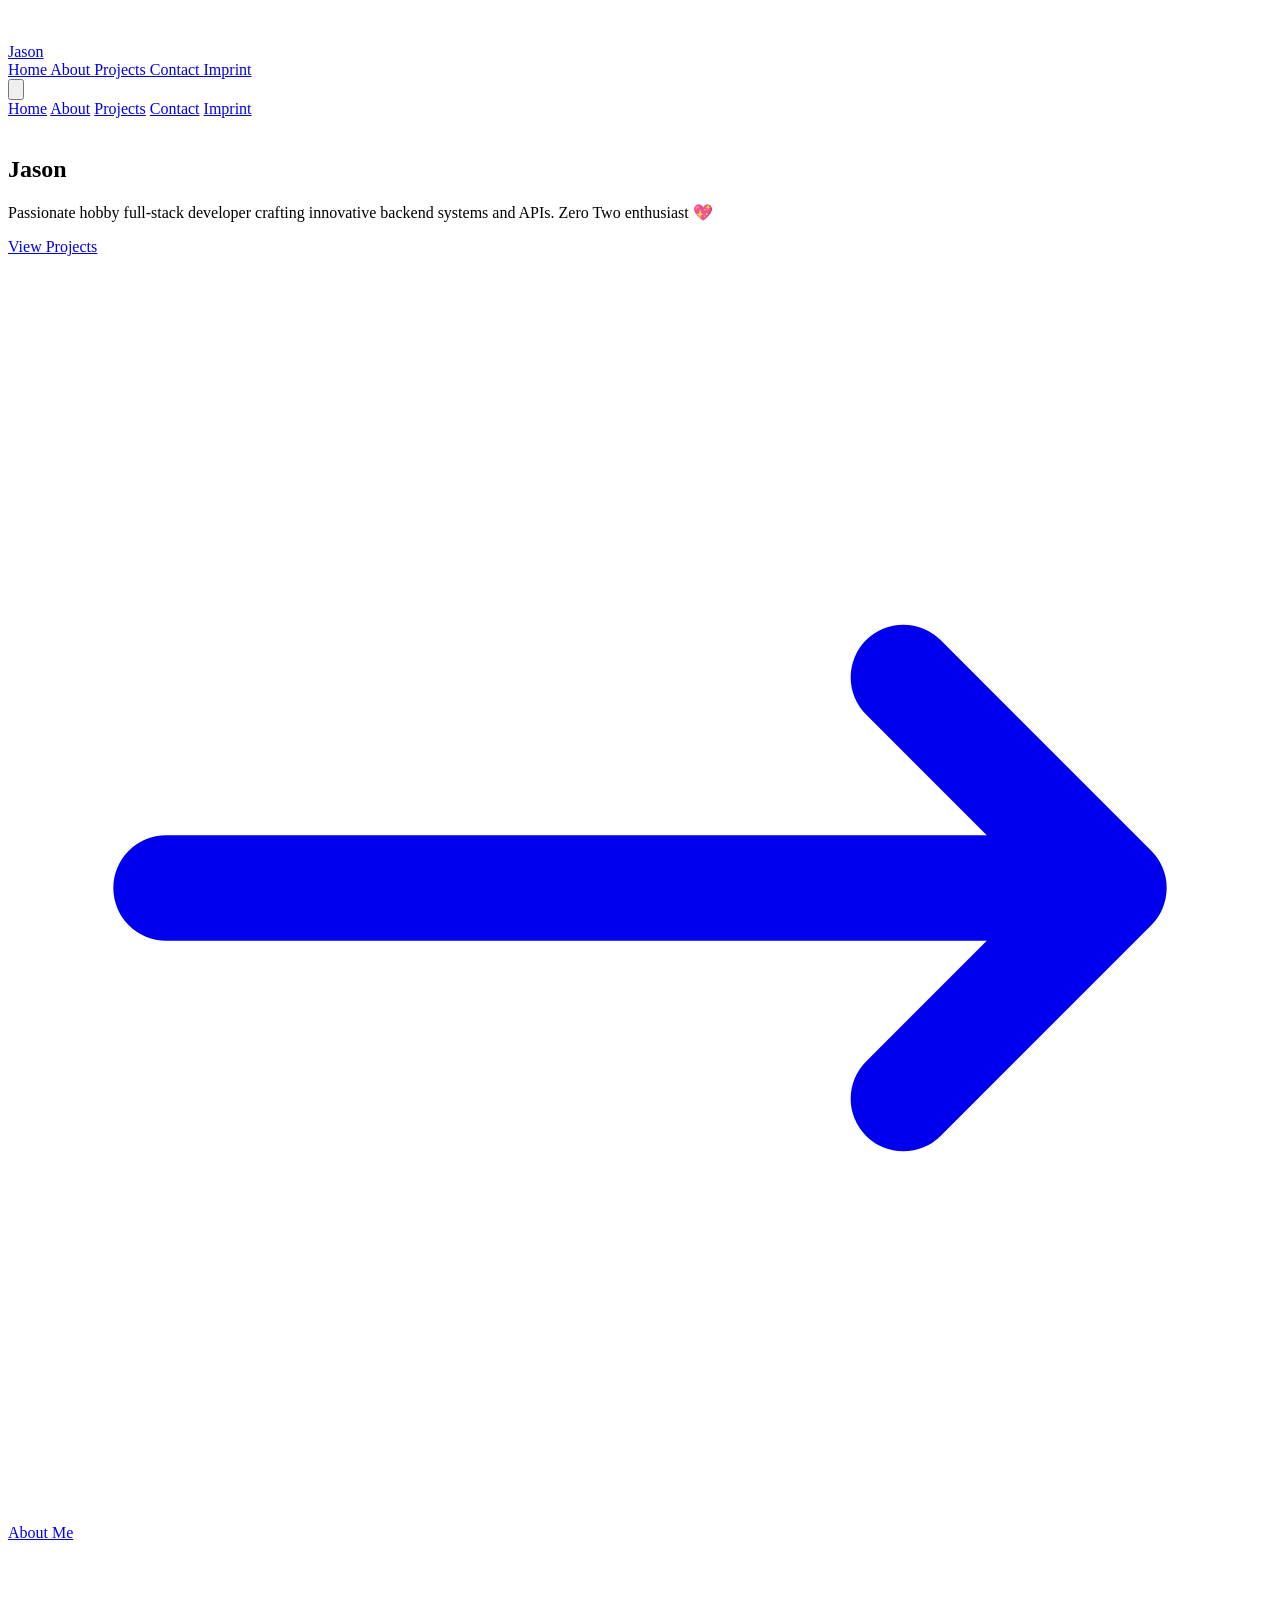
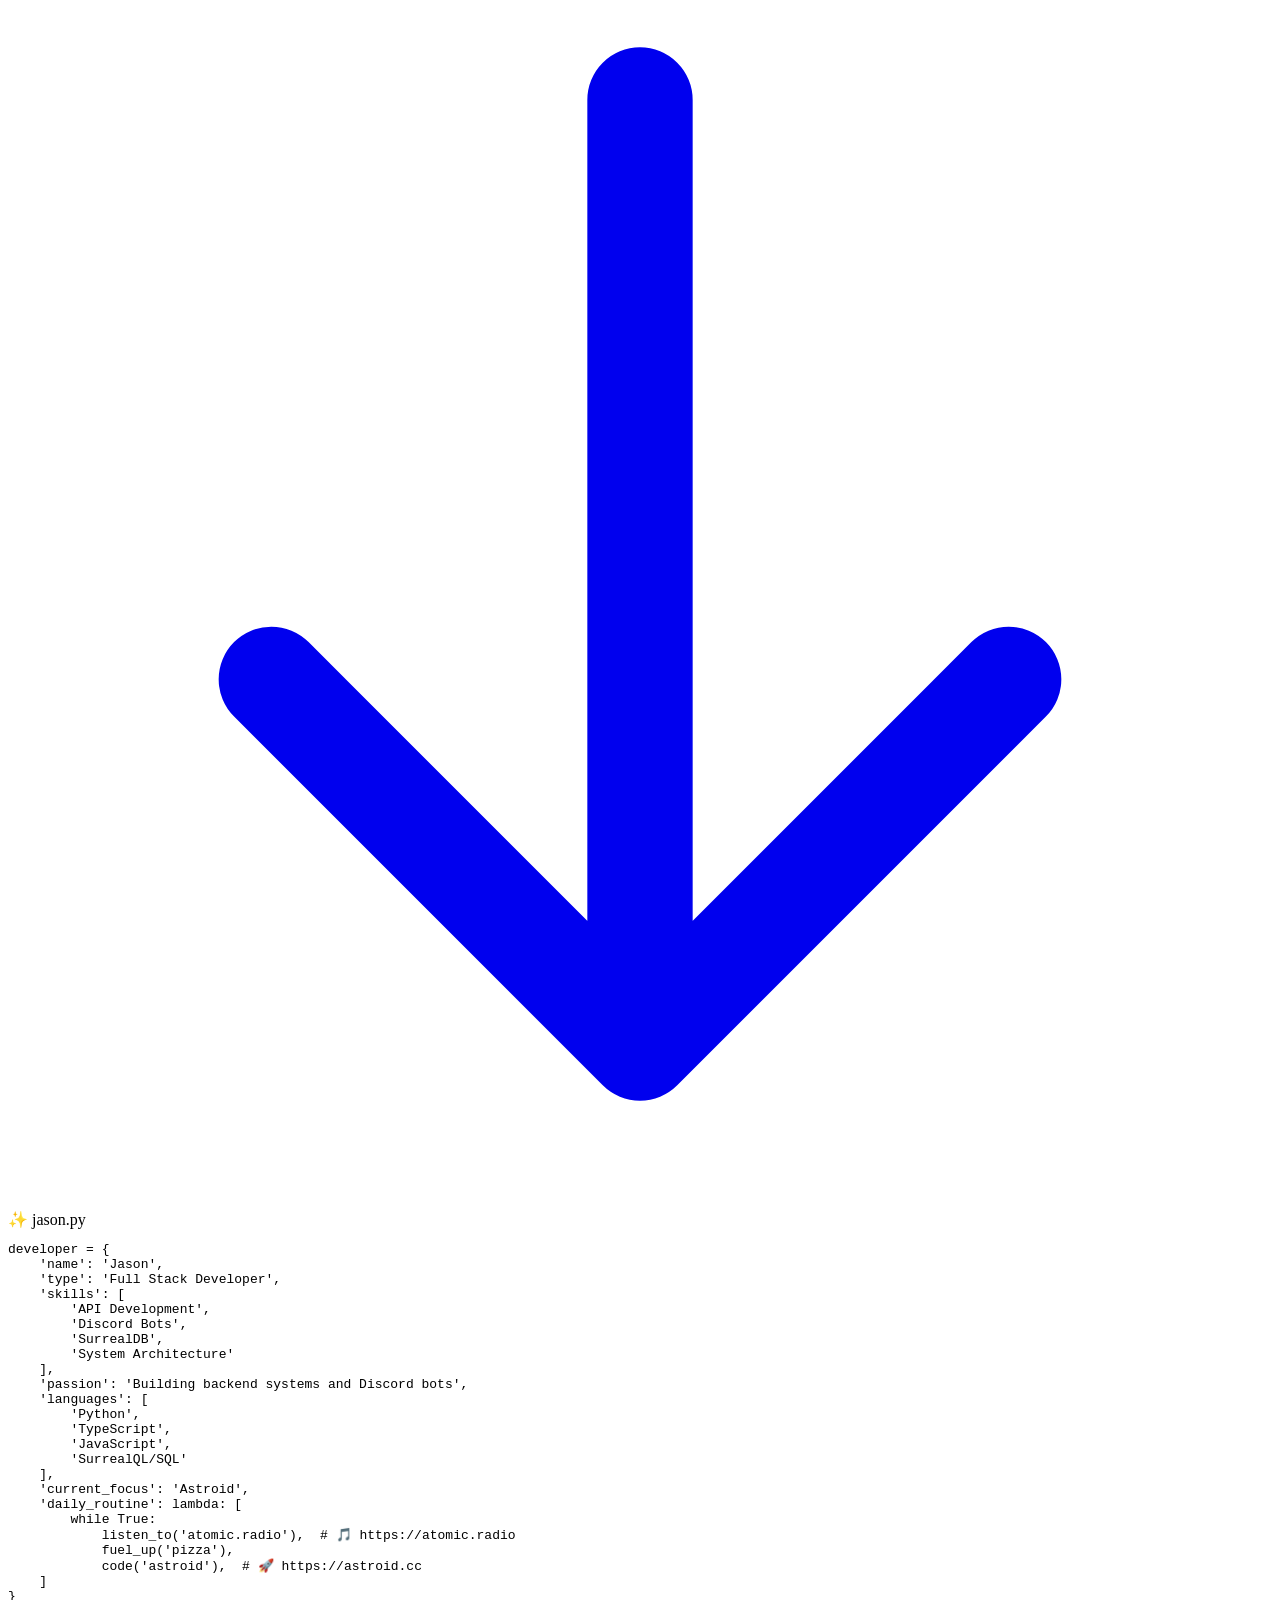
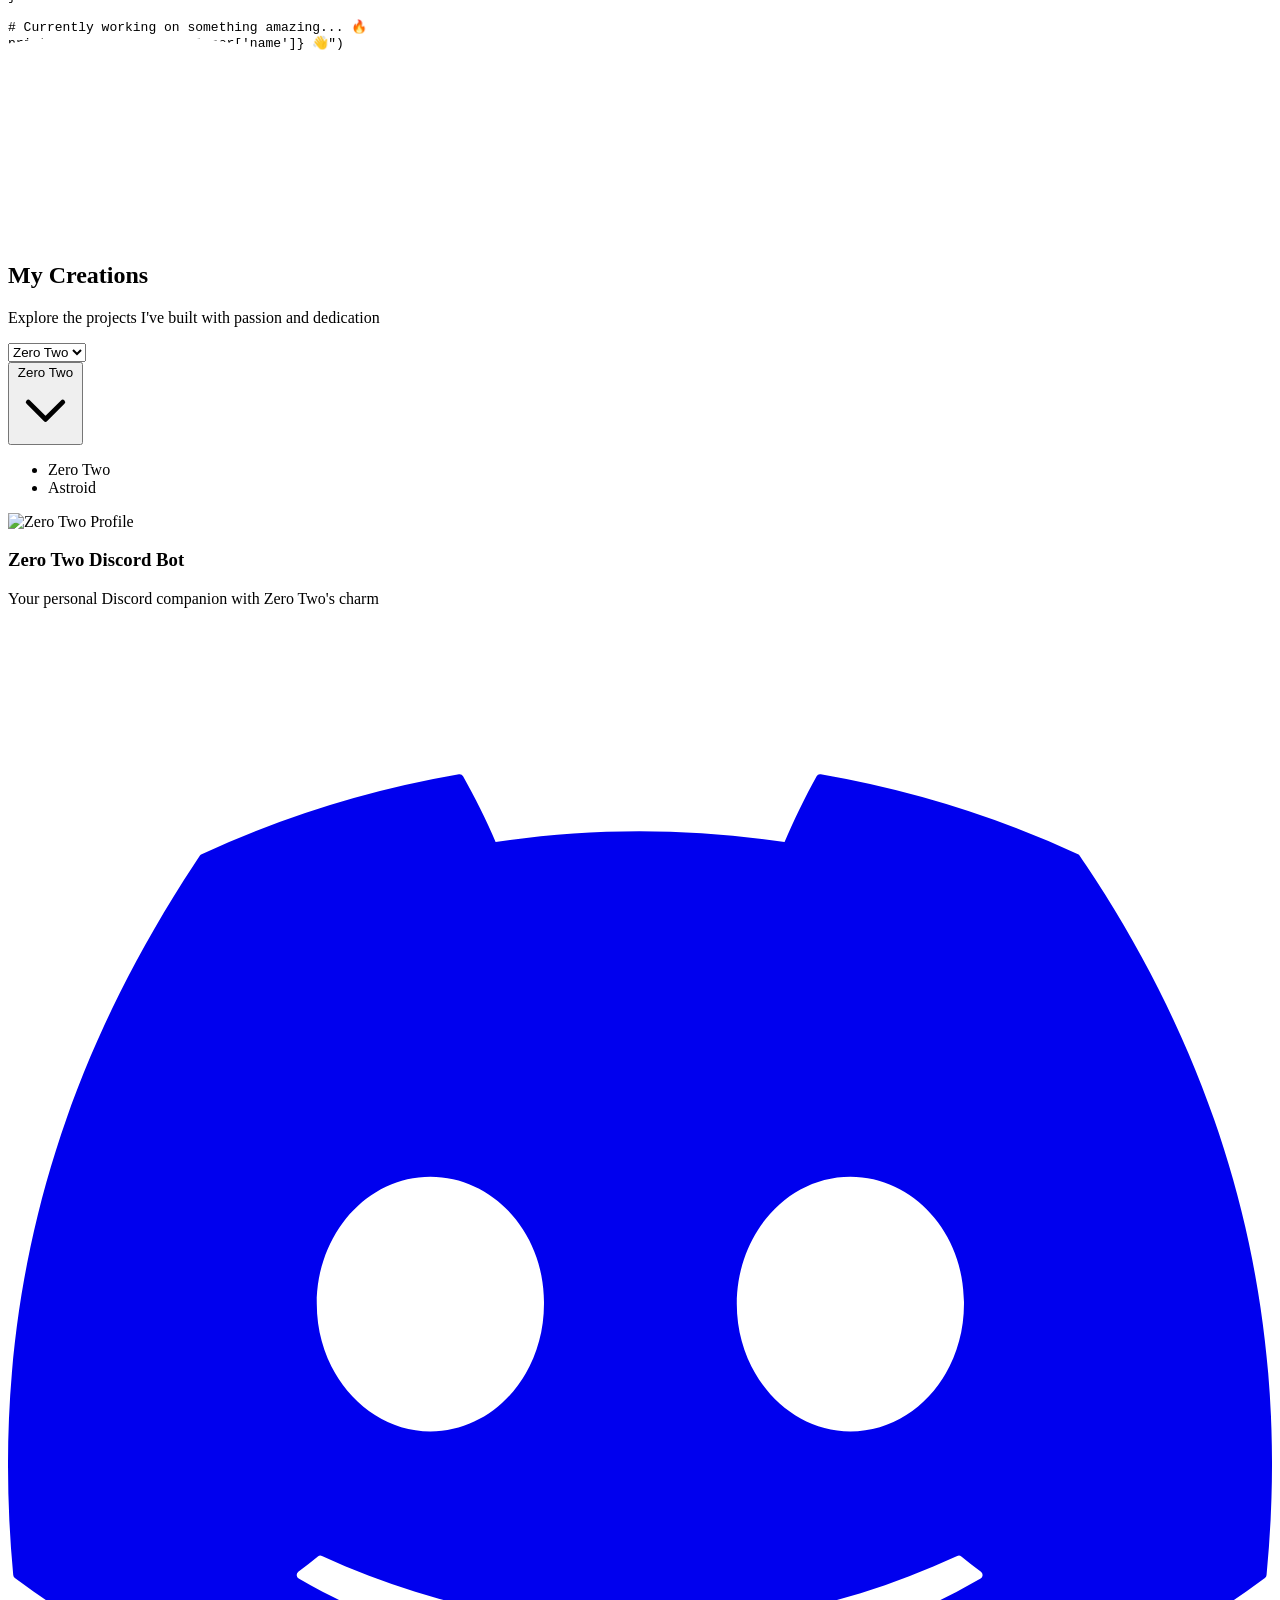
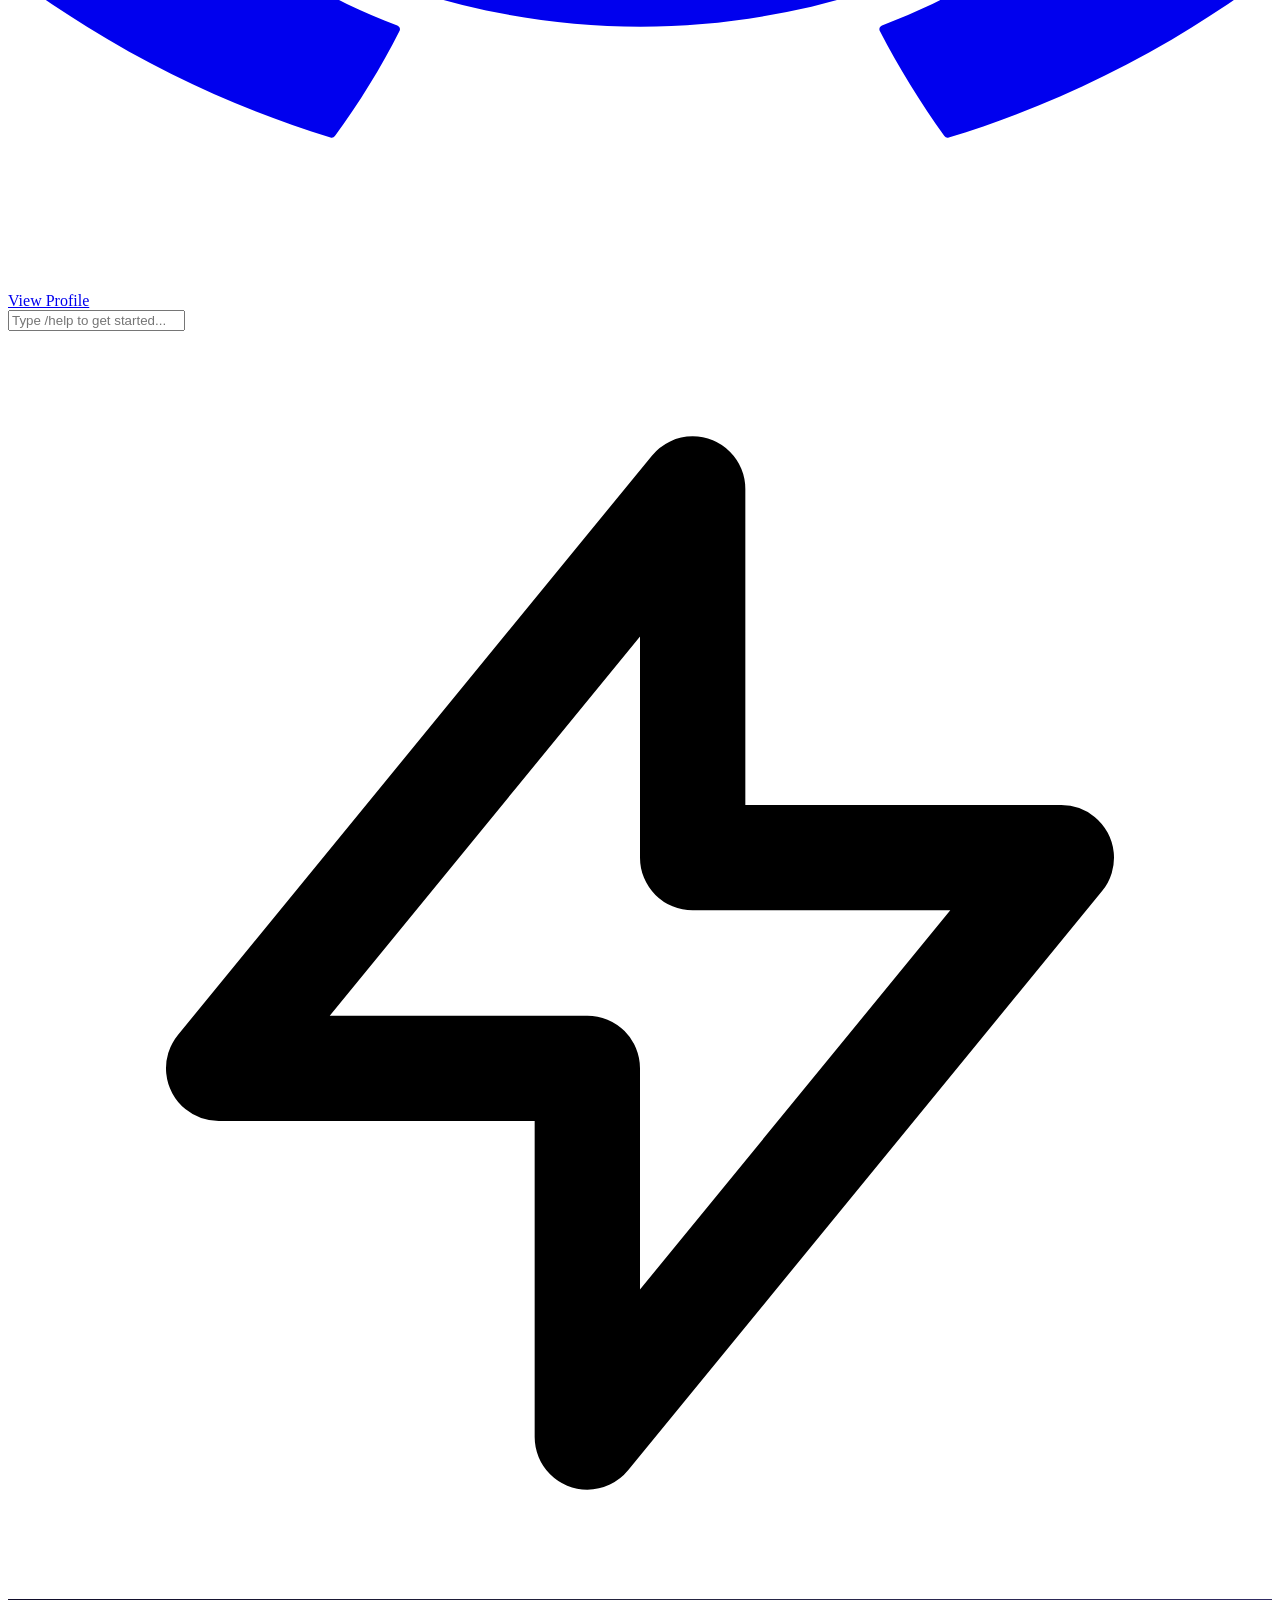
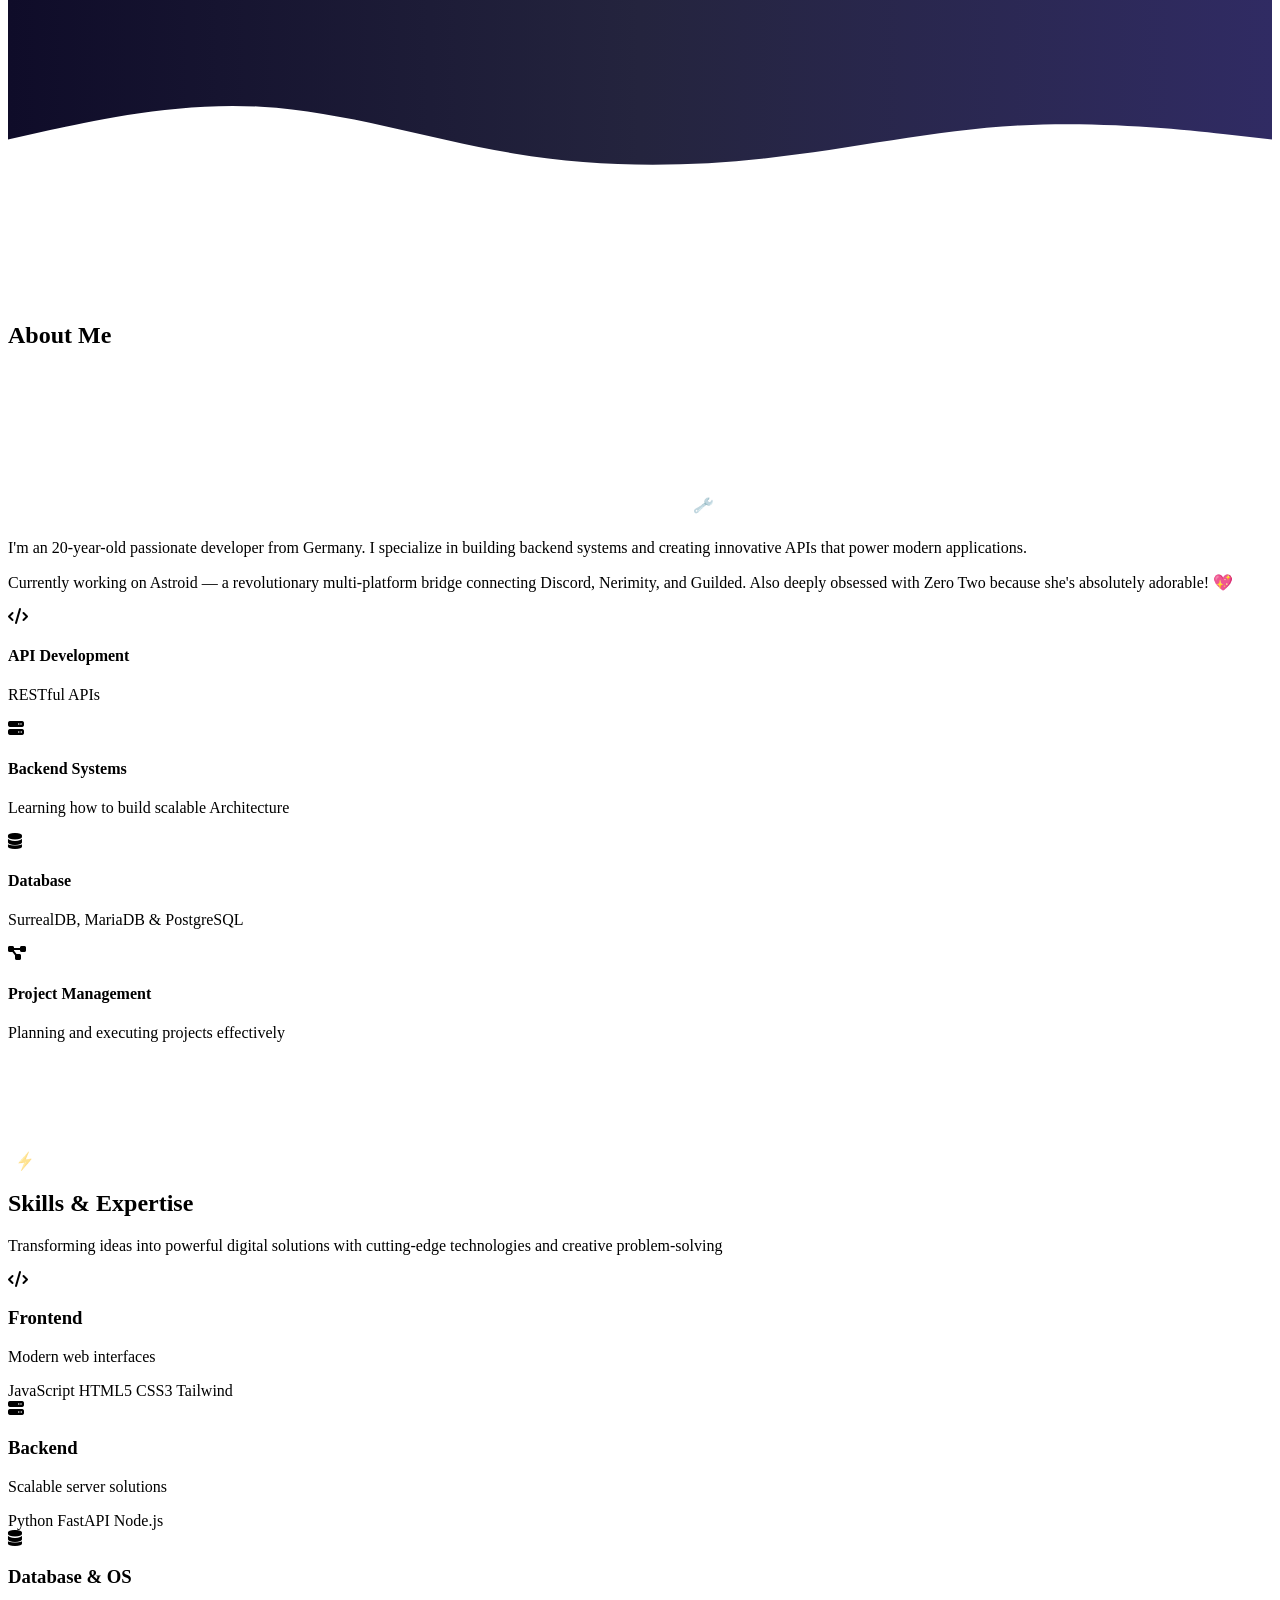
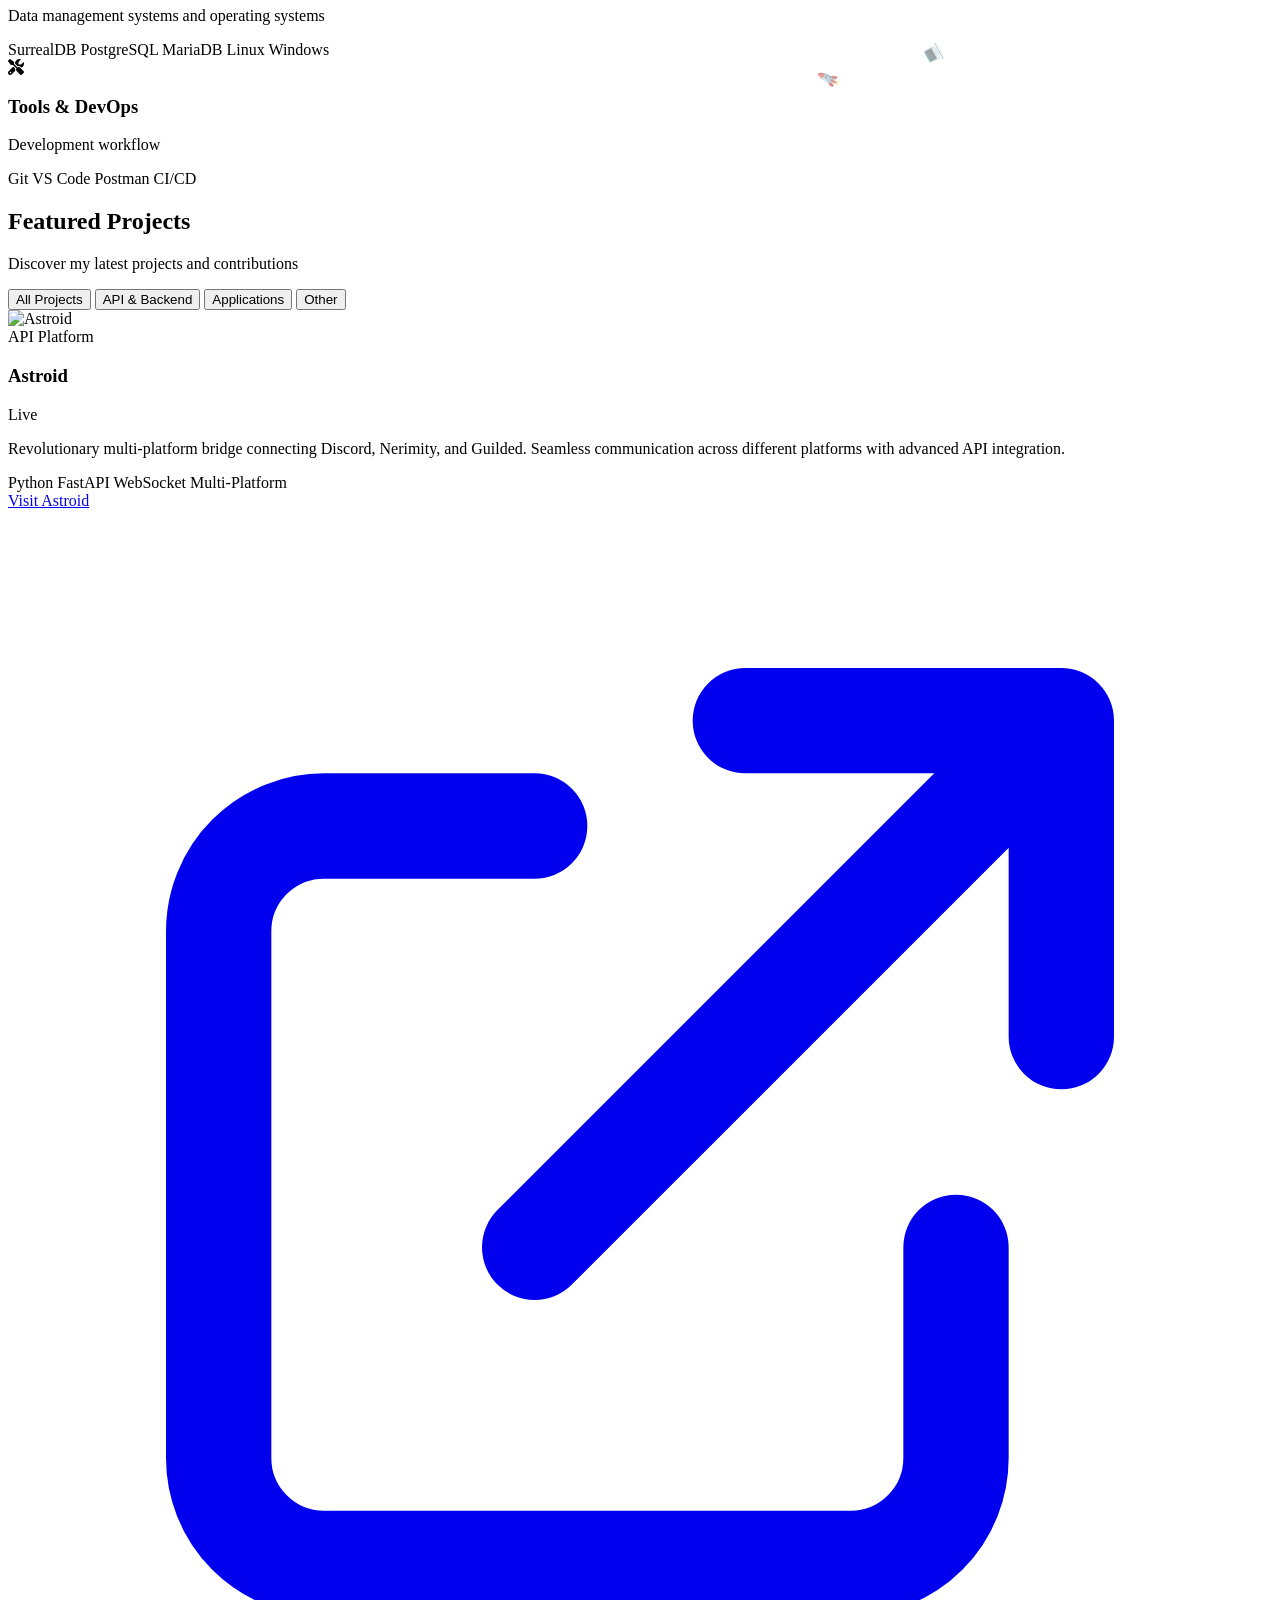
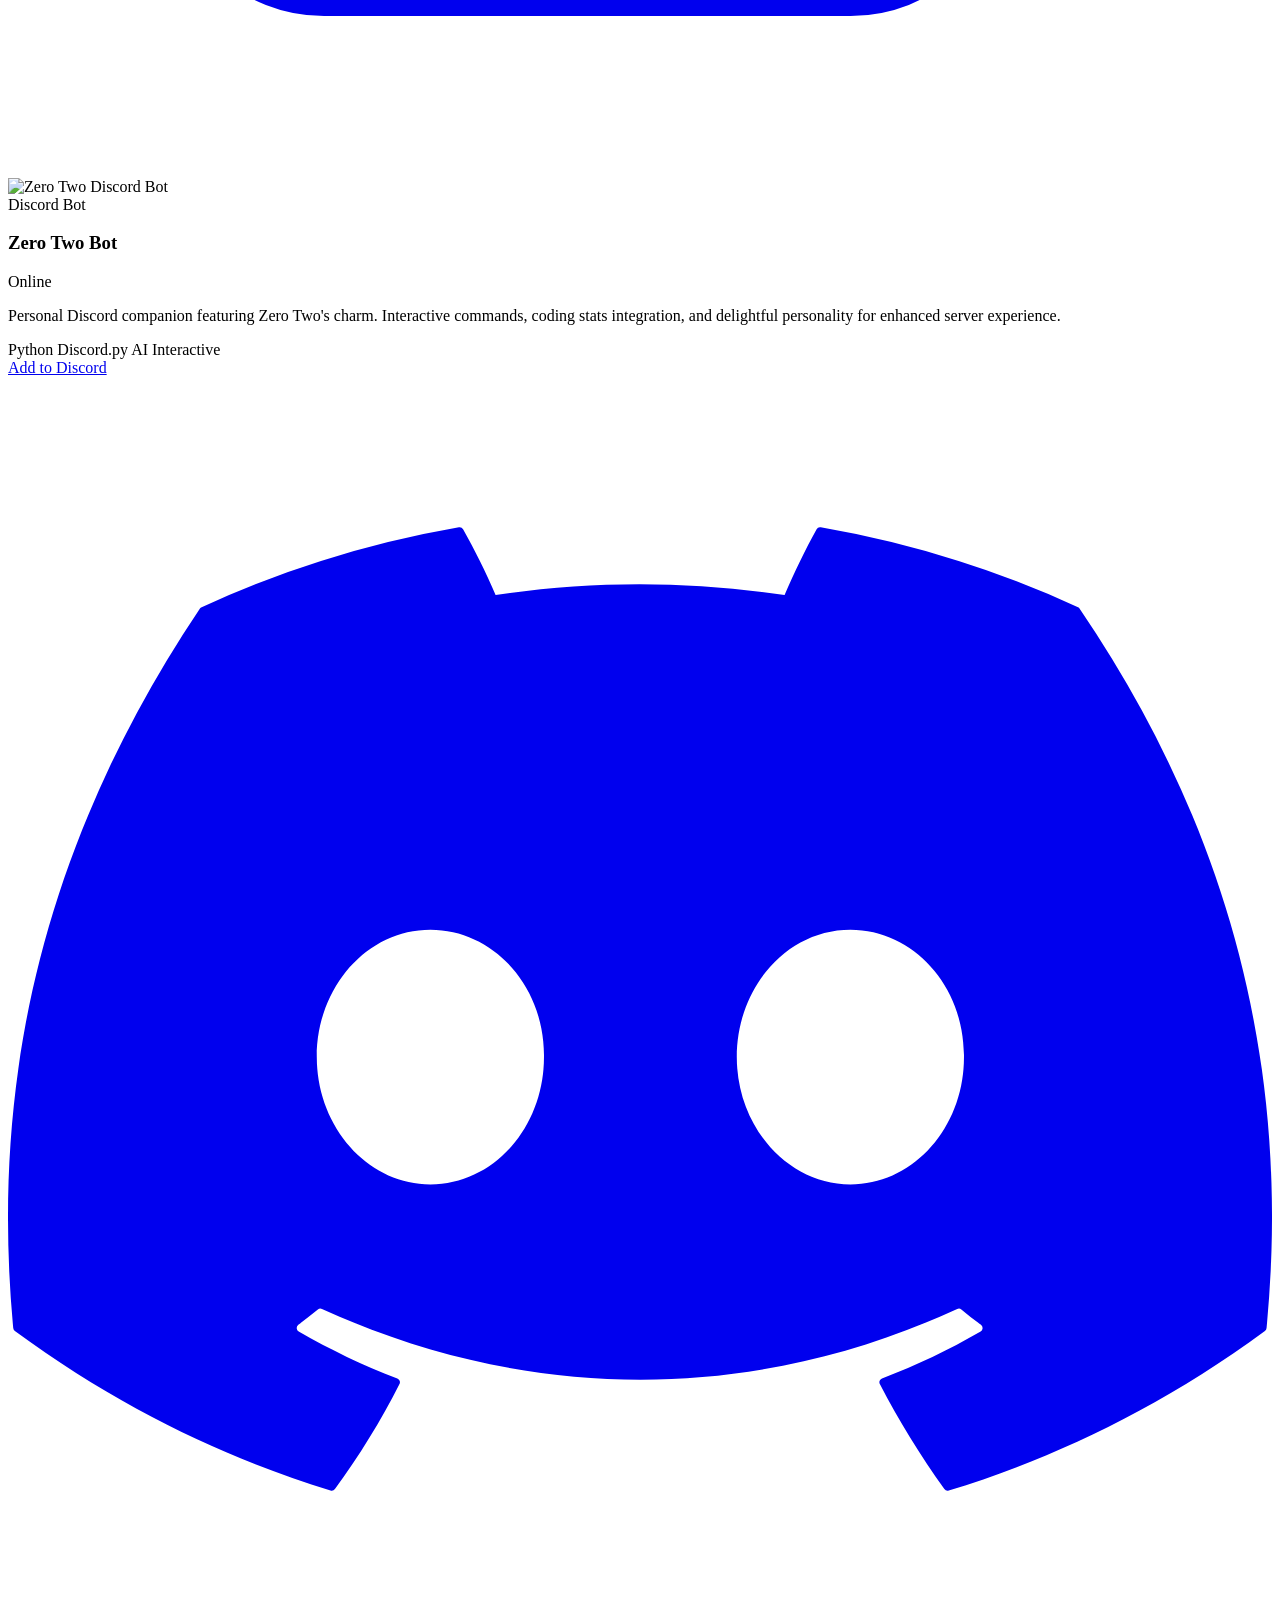
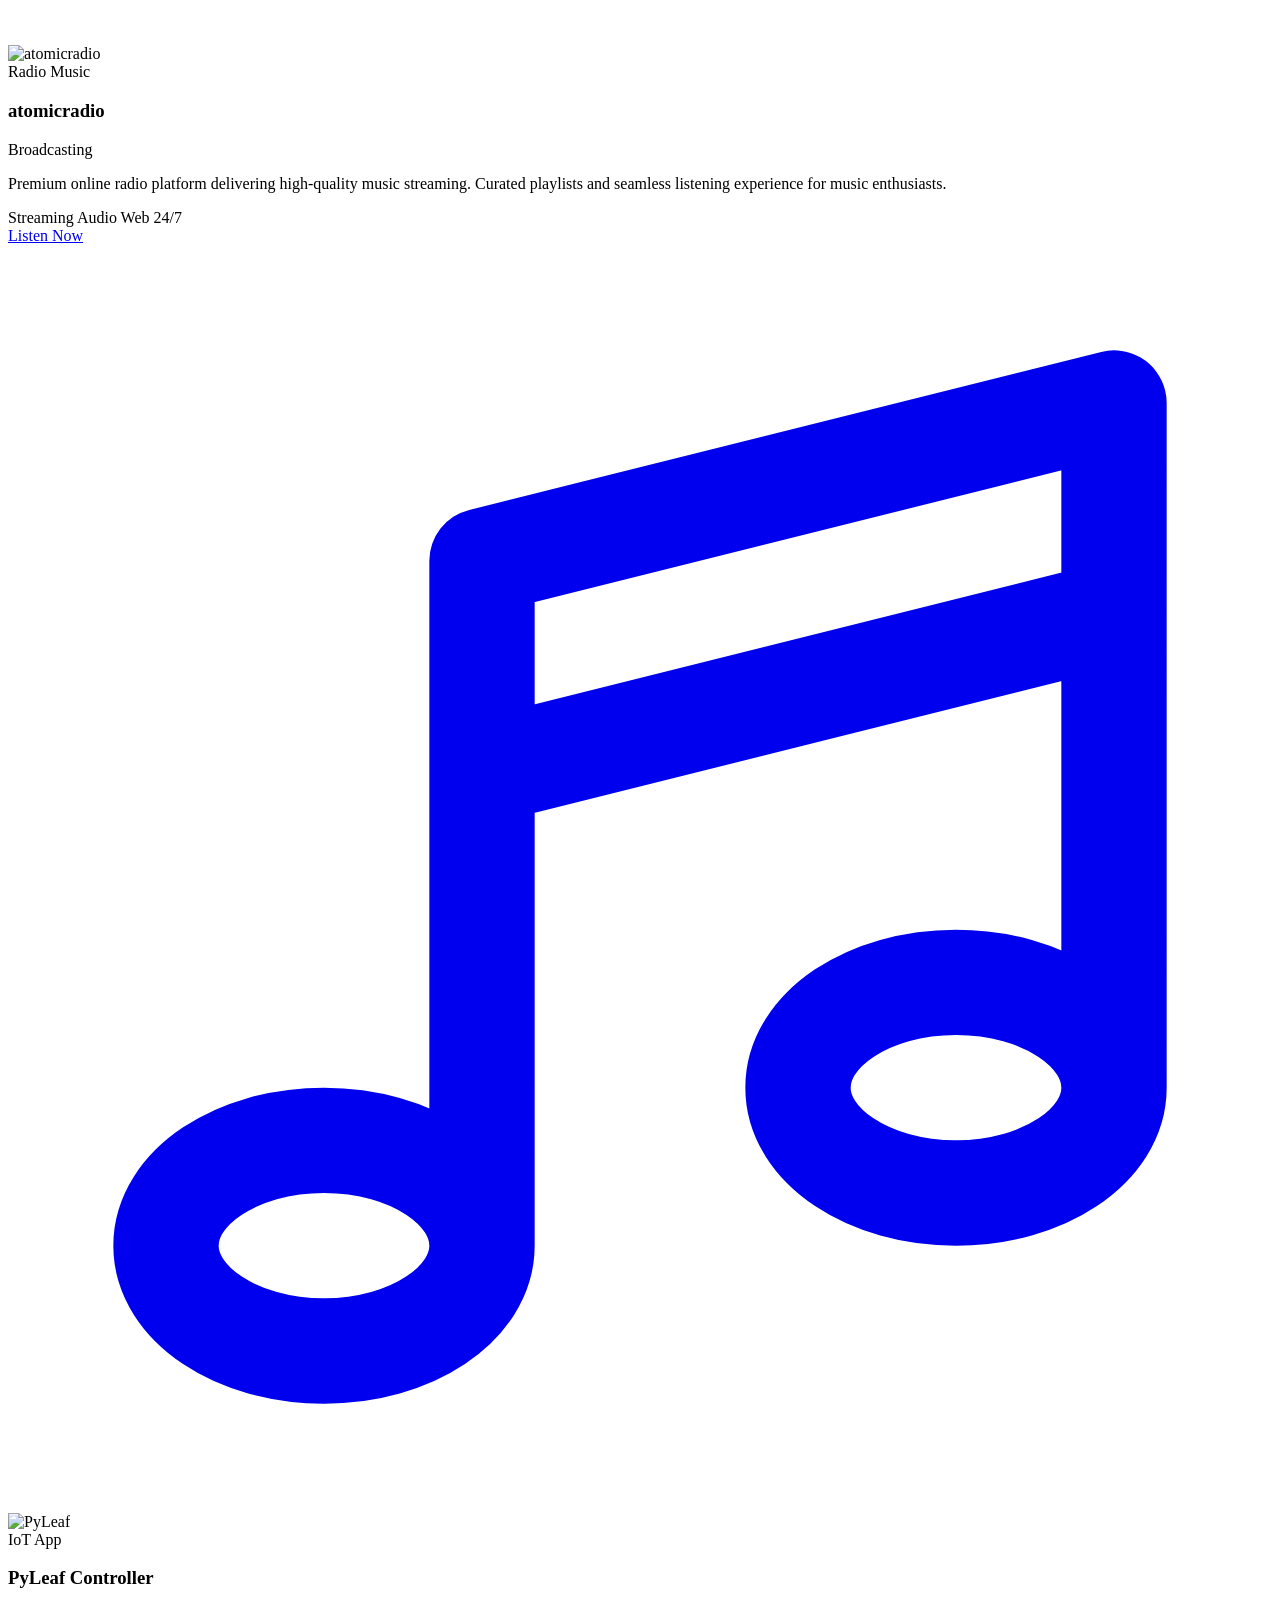
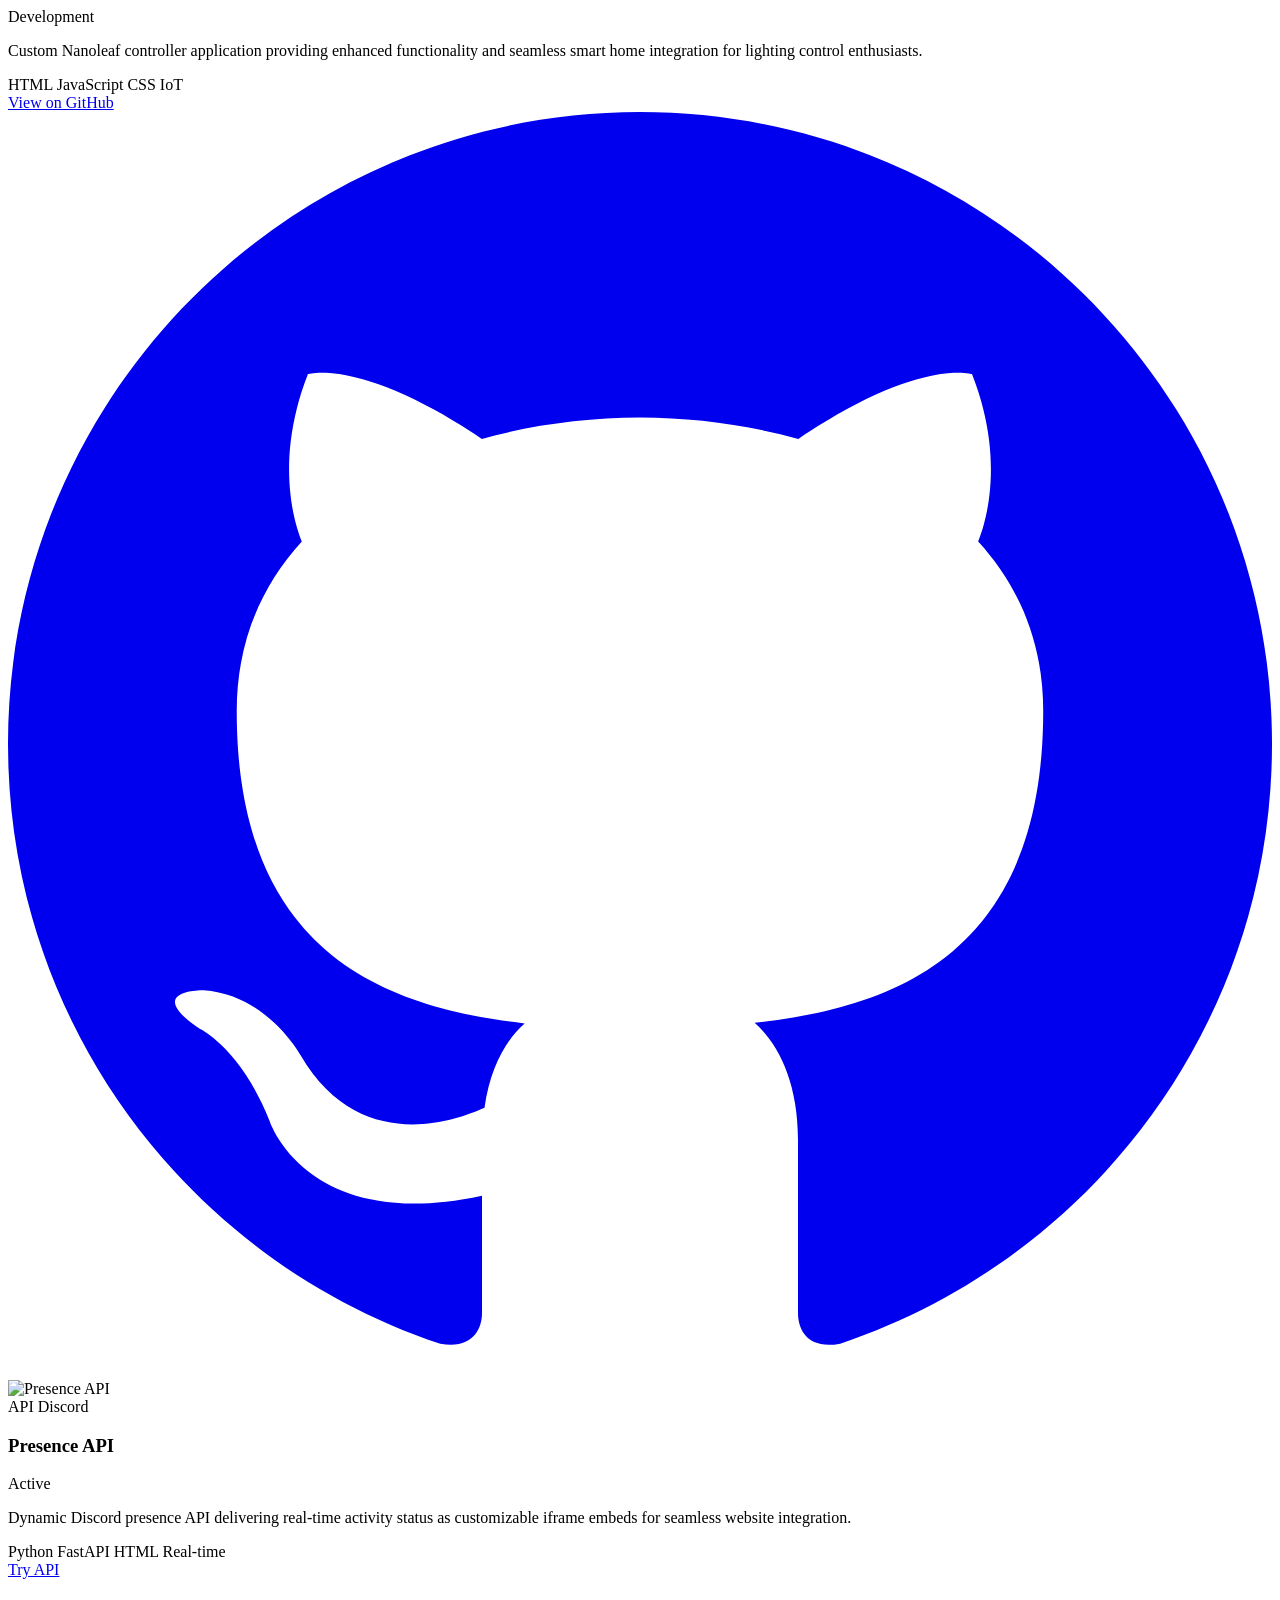
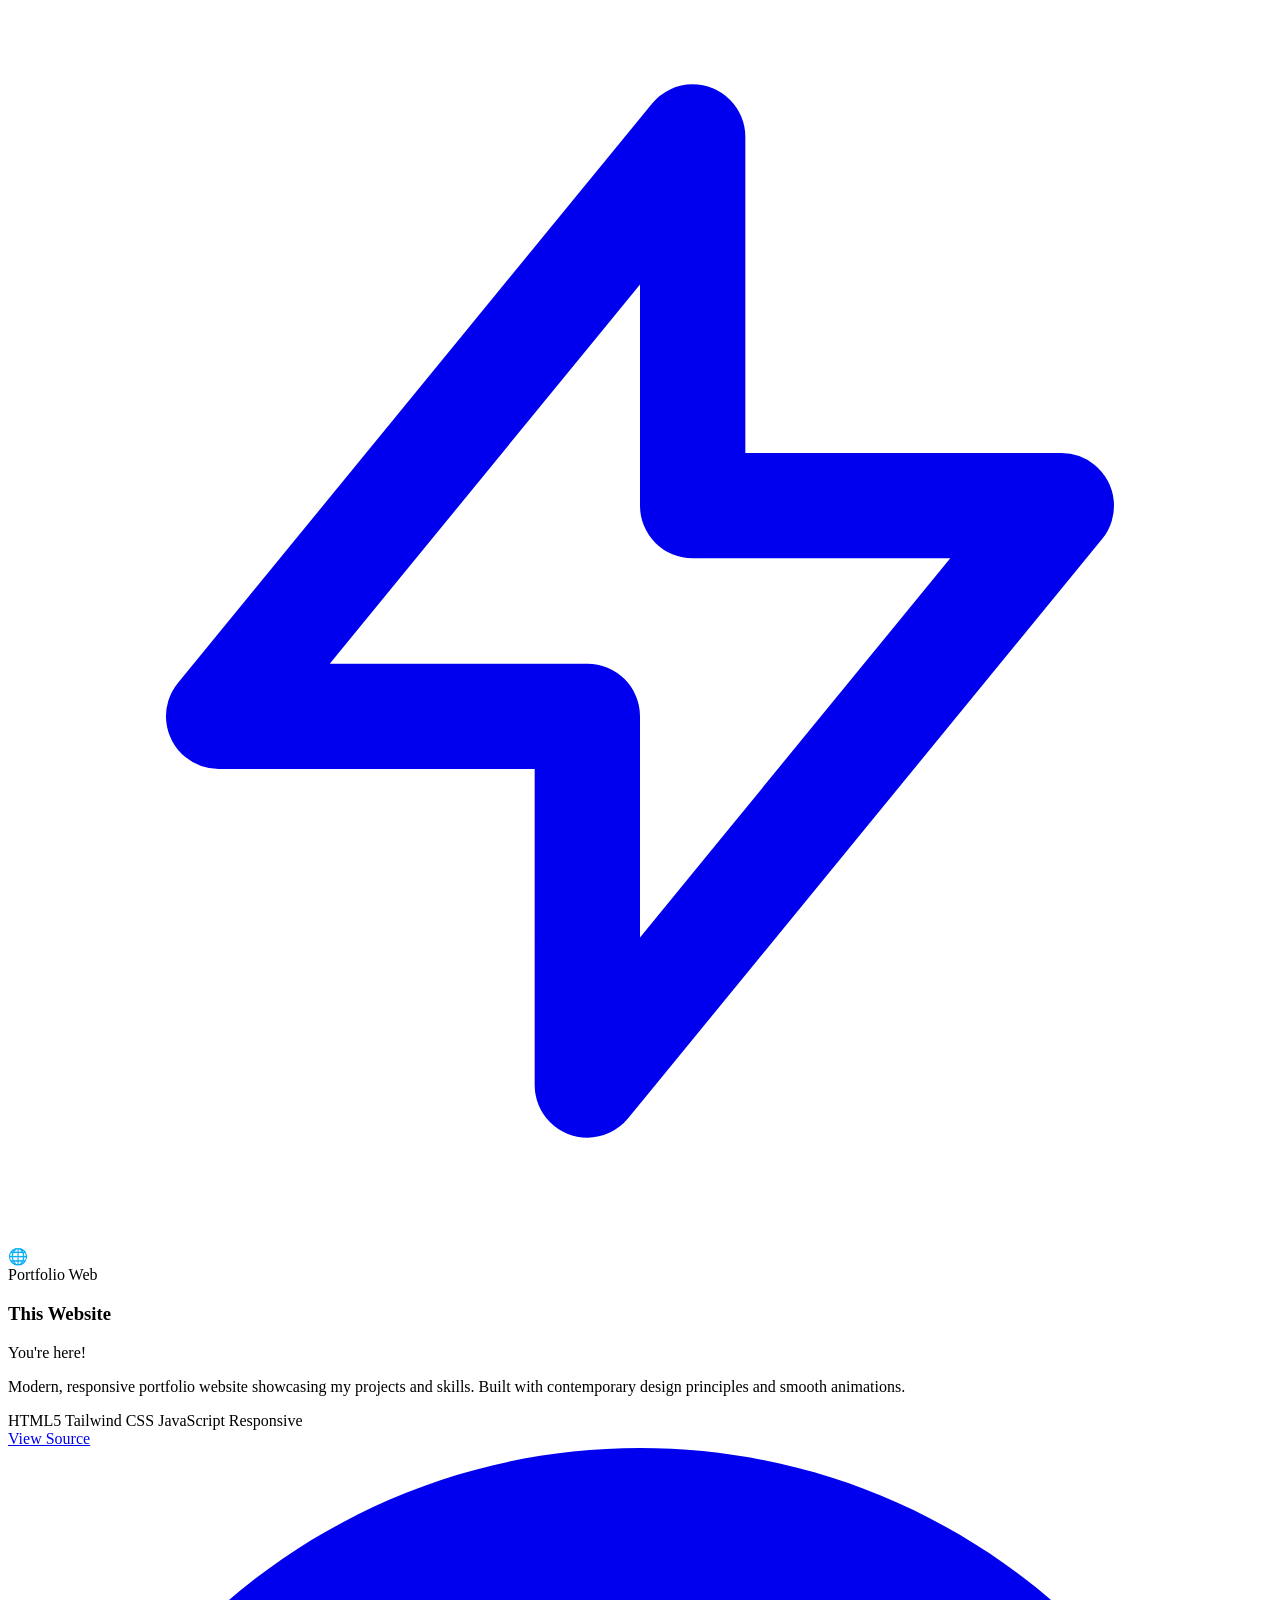
==== index.html @ 2f75b902 "change username" ====
<!DOCTYPE html>
<html lang="en">
	<head>
		<meta charset="UTF-8" />
		<meta
			name="viewport"
			content="width=device-width, initial-scale=1.0" />
		<title>Jasooon</title>
		<link
			rel="stylesheet"
			href="https://cdnjs.cloudflare.com/ajax/libs/font-awesome/6.4.0/css/all.min.css" />
		<link
			href="https://fonts.googleapis.com/css2?family=Poppins:wght@300;400;500;600;700;800&display=swap"
			rel="stylesheet" />
		<link
			rel="stylesheet"
			href="./out.css" />
	</head>

	<body class="bg-gray-900 overflow-overlay">
		<div id="loading-screen">
			<div
				class="text"
				id="mainText"
				style="
					font-size: 1.5rem;
					text-align: center;
					opacity: 0;
					animation: loaderfadeinout 2s ease-in-out forwards;
					color: #ffffff;
				">
				Hi.
			</div>
			<div
				class="subtext"
				id="subText"
				style="
					font-size: 1rem;
					color: #bbbbbb;
					margin-top: 0.5rem;
					opacity: 0;
					animation: loaderfadeinout 2s ease-in-out forwards;
				"></div>
		</div>

		<div
			id="main-content"
			style="display: none">
			<!-- Modified versoion of Tailwind-Colorful-Portfolio

    Original Author: https://github.com/Suleiman700
    Modified by: https://github.com/isanosaurus

    License: MIT
    -->
			<!-- Navigation -->
			<nav class="fixed top-0 left-0 right-0 z-50 transition-all duration-300">
				<div
					class="nav-menu px-6 py-4 mx-auto transition-all duration-300 backdrop-blur-xl bg-white/10 border-b border-white/10">
					<div class="container mx-auto flex justify-between items-center">
						<!-- Logo -->
						<a
							href="#"
							class="text-3xl font-black bg-gradient-to-r from-pink-400 via-purple-400 to-indigo-400 text-transparent bg-clip-text hover:scale-105 transition-transform duration-300">
							Jason
						</a>

						<!-- Desktop Menu -->
						<div class="hidden md:flex items-center space-x-8">
							<a
								href="#hero"
								class="nav-link text-white hover:text-pink-400 transition-colors duration-300 relative group">
								Home
								<span
									class="absolute bottom-0 left-0 w-0 h-0.5 bg-gradient-to-r from-pink-400 to-purple-400 group-hover:w-full transition-all duration-300"></span>
							</a>
							<a
								href="#about"
								class="nav-link text-white hover:text-pink-400 transition-colors duration-300 relative group">
								About
								<span
									class="absolute bottom-0 left-0 w-0 h-0.5 bg-gradient-to-r from-pink-400 to-purple-400 group-hover:w-full transition-all duration-300"></span>
							</a>
							<a
								href="#projects"
								class="nav-link text-white hover:text-pink-400 transition-colors duration-300 relative group">
								Projects
								<span
									class="absolute bottom-0 left-0 w-0 h-0.5 bg-gradient-to-r from-pink-400 to-purple-400 group-hover:w-full transition-all duration-300"></span>
							</a>
							<a
								href="./contact"
								class="nav-link text-white hover:text-pink-400 transition-colors duration-300 relative group">
								Contact
								<span
									class="absolute bottom-0 left-0 w-0 h-0.5 bg-gradient-to-r from-pink-400 to-purple-400 group-hover:w-full transition-all duration-300"></span>
							</a>
							<a
								href="./imprint"
								class="nav-link text-white hover:text-pink-400 transition-colors duration-300 relative group">
								Imprint
								<span
									class="absolute bottom-0 left-0 w-0 h-0.5 bg-gradient-to-r from-pink-400 to-purple-400 group-hover:w-full transition-all duration-300"></span>
							</a>
						</div>

						<!-- Mobile Menu Button -->
						<button
							id="mobile-menu-button"
							class="md:hidden flex items-center p-2 rounded-xl bg-white/10 hover:bg-white/20 transition-colors duration-300">
							<svg
								class="w-6 h-6 text-white"
								fill="none"
								stroke="currentColor"
								viewBox="0 0 24 24">
								<path
									class="mobile-menu-icon"
									stroke-linecap="round"
									stroke-linejoin="round"
									stroke-width="2"
									d="M4 6h16M4 12h16M4 18h16"></path>
							</svg>
						</button>
					</div>

					<!-- Mobile Menu -->
					<div
						id="mobile-menu"
						class="md:hidden hidden transition-all duration-300 mt-4">
						<div
							class="flex flex-col space-y-4 py-4 px-4 bg-black/20 rounded-2xl backdrop-blur-xl border border-white/10">
							<a
								href="#hero"
								class="nav-link text-white hover:text-pink-400 transition-colors duration-300 text-center py-2"
								>Home</a
							>
							<a
								href="#about"
								class="nav-link text-white hover:text-pink-400 transition-colors duration-300 text-center py-2"
								>About</a
							>
							<a
								href="#projects"
								class="nav-link text-white hover:text-pink-400 transition-colors duration-300 text-center py-2"
								>Projects</a
							>
							<a
								href="#contact"
								class="nav-link text-white hover:text-pink-400 transition-colors duration-300 text-center py-2"
								>Contact</a
							>
							<a
								href="./imprint"
								class="nav-link text-white hover:text-pink-400 transition-colors duration-300 text-center py-2"
								>Imprint</a
							>
						</div>
					</div>
				</div>
			</nav>

			<script>
				// Header Scroll Effect
				const header = document.querySelector("nav");
				window.addEventListener("scroll", () => {
					if (window.scrollY > 50) {
						header.classList.add("shadow-lg");
						header.querySelector(".nav-menu").classList.add("py-2");
						header.querySelector(".nav-menu").classList.remove("py-3");
					} else {
						header.classList.remove("shadow-lg");
						header.querySelector(".nav-menu").classList.remove("py-2");
						header.querySelector(".nav-menu").classList.add("py-3");
					}
				});

				// Mobile Menu Toggle
				const mobileMenuButton = document.getElementById("mobile-menu-button");
				const mobileMenu = document.getElementById("mobile-menu");

				mobileMenuButton.addEventListener("click", () => {
					mobileMenu.classList.toggle("hidden");
					const icon = mobileMenuButton.querySelector(".mobile-menu-icon");
					if (mobileMenu.classList.contains("hidden")) {
						icon.setAttribute("d", "M4 6h16M4 12h16M4 18h16");
					} else {
						icon.setAttribute("d", "M6 18L18 6M6 6l12 12");
					}
				});

				// Close mobile menu when clicking a link
				document.querySelectorAll(".nav-link").forEach((link) => {
					link.addEventListener("click", () => {
						if (!mobileMenu.classList.contains("hidden")) {
							mobileMenu.classList.add("hidden");
							mobileMenuButton
								.querySelector(".mobile-menu-icon")
								.setAttribute("d", "M4 6h16M4 12h16M4 18h16");
						}
					});
				});
			</script>

			<!-- Hero Section -->
			<section
				id="hero"
				class="relative h-[100vh] flex items-center justify-center overflow-hidden bg-gradient-to-br from-[#0F0C29] via-[#24243e] to-[#302b63] md:pt-0">
				<!-- Animated Background Elements -->
				<div class="absolute inset-0 z-0">
					<div
						class="absolute top-1/4 left-1/4 w-96 h-96 bg-pink-500/20 rounded-full blur-3xl animate-pulse"></div>
					<div
						class="absolute bottom-1/4 right-1/4 w-80 h-80 bg-purple-500/20 rounded-full blur-3xl animate-pulse delay-1000"></div>
					<div
						class="absolute top-1/2 left-1/2 w-64 h-64 bg-blue-500/20 rounded-full blur-3xl animate-pulse delay-2000"></div>
				</div>

				<!-- Floating Particles -->
				<div class="absolute inset-0 z-1">
					<div
						class="particle w-2 h-2 bg-pink-400/60 rounded-full absolute animate-float-1"></div>
					<div
						class="particle w-1 h-1 bg-purple-400/60 rounded-full absolute animate-float-2"></div>
					<div
						class="particle w-3 h-3 bg-blue-400/60 rounded-full absolute animate-float-3"></div>
					<div
						class="particle w-1.5 h-1.5 bg-indigo-400/60 rounded-full absolute animate-float-4"></div>
				</div>

				<img
					id="hero-banner"
					src=""
					alt=""
					class="w-full h-full object-cover absolute top-0 left-0 z-0 filter blur-[10px] brightness-50 transition-opacity duration-500 ease-in-out"
					style="opacity: 0; filter: brightness(0)" />

				<!-- Main Content -->
				<div class="container mx-auto px-4 z-10">
					<div
						class="flex flex-col lg:flex-row items-center justify-between gap-12">
						<!-- Left Content -->
						<div class="lg:w-1/2 space-y-8 stagger-fade-in">
							<div class="space-y-6 mt-150 md:mt-0">
								<h1
									class="header-name md:text-7xl lg:text-8xl font-black text-transparent bg-clip-text leading-tight py-2 hover:scale-105 transition-all duration-500 drop-shadow-2xl">
									Jason
								</h1>
								<p
									class="text-gray-300 text-xl leading-relaxed mt-8 fade-in max-w-lg">
									Passionate hobby
									<span class="text-pink-400 font-semibold"
										>full-stack developer</span
									>
									crafting innovative backend systems and APIs.
									<span class="text-purple-400">Zero Two enthusiast</span> 💖
								</p>
							</div>

							<div class="flex flex-col sm:flex-row gap-4 pt-6">
								<a
									href="#projects"
									class="group relative inline-flex items-center justify-center px-8 py-4 text-lg font-medium text-white bg-gradient-to-r from-pink-500 to-purple-600 rounded-2xl hover:from-pink-600 hover:to-purple-700 transform hover:scale-105 hover:-translate-y-1 transition-all duration-300 shadow-xl hover:shadow-pink-500/25">
									<span class="relative z-10 flex items-center">
										View Projects
										<svg
											class="w-5 h-5 ml-2 transform group-hover:translate-x-1 transition-transform"
											fill="none"
											stroke="currentColor"
											viewBox="0 0 24 24">
											<path
												stroke-linecap="round"
												stroke-linejoin="round"
												stroke-width="2"
												d="M17 8l4 4m0 0l-4 4m4-4H3"></path>
										</svg>
									</span>
									<div
										class="absolute inset-0 rounded-2xl bg-gradient-to-r from-pink-600 to-purple-700 transform scale-x-0 group-hover:scale-x-100 transition-transform origin-left duration-300"></div>
								</a>
								<a
									href="#about"
									class="group inline-flex items-center justify-center px-8 py-4 text-lg font-medium text-white border-2 border-white/20 rounded-2xl hover:bg-white/10 transform hover:scale-105 hover:-translate-y-1 transition-all duration-300 backdrop-blur-sm">
									About Me
									<svg
										class="w-5 h-5 ml-2 transform group-hover:rotate-90 transition-transform"
										fill="none"
										stroke="currentColor"
										viewBox="0 0 24 24">
										<path
											stroke-linecap="round"
											stroke-linejoin="round"
											stroke-width="2"
											d="M19 14l-7 7m0 0l-7-7m7 7V3"></path>
									</svg>
								</a>
							</div>
						</div>

						<!-- Right Content - Enhanced Code Preview -->
						<div class="lg:w-1/2 w-full">
							<div class="relative">
								<!-- Decorative Elements -->
								<div
									class="absolute -top-4 -left-4 w-20 h-20 bg-gradient-to-br from-pink-400 to-purple-500 rounded-full opacity-20 blur-xl"></div>
								<div
									class="absolute -bottom-4 -right-4 w-16 h-16 bg-gradient-to-br from-blue-400 to-indigo-500 rounded-full opacity-20 blur-xl"></div>

								<div
									class="code-editor-modern p-8 rounded-3xl transition-all duration-500 backdrop-blur-xl border border-white/10 shadow-2xl">
									<!-- Code Editor Header -->
									<div class="flex items-center justify-between mb-6">
										<div class="flex items-center gap-3">
											<div
												class="w-4 h-4 rounded-full bg-red-500 hover:opacity-80 transition-opacity shadow-lg"></div>
											<div
												class="w-4 h-4 rounded-full bg-yellow-500 hover:opacity-80 transition-opacity shadow-lg"></div>
											<div
												class="w-4 h-4 rounded-full bg-green-500 hover:opacity-80 transition-opacity shadow-lg"></div>
										</div>
										<div
											class="text-gray-300 text-sm px-4 py-2 rounded-xl bg-black/20 backdrop-blur-sm border border-white/10">
											<span class="text-pink-400">✨</span> jason.py
										</div>
									</div>

									<!-- Code Content -->
									<pre
										class="text-sm font-mono overflow-x-auto leading-relaxed"><code><span class="text-blue-400 font-semibold">developer</span> <span class="text-gray-400">=</span> <span class="text-yellow-300">{</span>
    <span class="text-green-400">'name'</span><span class="text-gray-400">:</span> <span class="text-orange-300">'Jason'</span><span class="text-gray-400">,</span>
    <span class="text-green-400">'type'</span><span class="text-gray-400">:</span> <span class="text-orange-300">'Full Stack Developer'</span><span class="text-gray-400">,</span>
    <span class="text-green-400">'skills'</span><span class="text-gray-400">:</span> <span class="text-yellow-300">[</span>
        <span class="text-orange-300">'API Development'</span><span class="text-gray-400">,</span> 
        <span class="text-orange-300">'Discord Bots'</span><span class="text-gray-400">,</span> 
        <span class="text-orange-300">'SurrealDB'</span><span class="text-gray-400">,</span>
        <span class="text-orange-300">'System Architecture'</span>
    <span class="text-yellow-300">]</span><span class="text-gray-400">,</span>
    <span class="text-green-400">'passion'</span><span class="text-gray-400">:</span> <span class="text-orange-300">'Building backend systems and Discord bots'</span><span class="text-gray-400">,</span>
    <span class="text-green-400">'languages'</span><span class="text-gray-400">:</span> <span class="text-yellow-300">[</span>
        <span class="text-orange-300">'Python'</span><span class="text-gray-400">,</span> 
        <span class="text-orange-300">'TypeScript'</span><span class="text-gray-400">,</span> 
        <span class="text-orange-300">'JavaScript'</span><span class="text-gray-400">,</span>
        <span class="text-orange-300">'SurrealQL/SQL'</span>
    <span class="text-yellow-300">]</span><span class="text-gray-400">,</span>
    <span class="text-green-400">'current_focus'</span><span class="text-gray-400">:</span> <span class="text-orange-300">'Astroid'</span><span class="text-gray-400">,</span>    
    <span class="text-green-400">'daily_routine'</span><span class="text-gray-400">:</span> <span class="text-purple-400">lambda</span><span class="text-gray-400">:</span> <span class="text-yellow-300">[</span>
        <span class="text-purple-400">while</span> <span class="text-yellow-300">True</span><span class="text-gray-400">:</span>
            <span class="text-blue-400">listen_to</span><span class="text-yellow-300">(</span><span class="text-orange-300">'atomic.radio'</span><span class="text-yellow-300">)</span><span class="text-gray-400">,</span>  <span class="text-gray-500"># 🎵 https://atomic.radio</span>
            <span class="text-blue-400">fuel_up</span><span class="text-yellow-300">(</span><span class="text-orange-300">'pizza'</span><span class="text-yellow-300">)</span><span class="text-gray-400">,</span>
            <span class="text-blue-400">code</span><span class="text-yellow-300">(</span><span class="text-orange-300">'astroid'</span><span class="text-yellow-300">)</span><span class="text-gray-400">,</span>  <span class="text-gray-500"># 🚀 https://astroid.cc</span>
    <span class="text-yellow-300">]</span>
<span class="text-yellow-300">}</span>

<span class="text-gray-500"># Currently working on something amazing... 🔥</span>
<span class="text-purple-400">print</span><span class="text-yellow-300">(</span><span class="text-orange-300">f"Hello! I'm {developer['name']} 👋"</span><span class="text-yellow-300">)</span></code></pre>
								</div>
							</div>
						</div>
					</div>
				</div>
			</section>
			<!-- Modern Wave Divider -->
			<div
				class="absolute w-full overflow-hidden"
				id="wave-divider1"
				style="transform: translateY(-99%); z-index: 100">
				<svg
					xmlns="http://www.w3.org/2000/svg"
					viewBox="0 0 1440 320"
					preserveAspectRatio="none"
					class="w-full h-[160px]">
					<path
						fill="#ffffff"
						fill-opacity="1"
						d="M0,160L48,149.3C96,139,192,117,288,122.7C384,128,480,160,576,176C672,192,768,192,864,181.3C960,171,1056,149,1152,144C1248,139,1344,149,1392,154.7L1440,160L1440,320L1392,320C1344,320,1248,320,1152,320C1056,320,960,320,864,320C768,320,672,320,576,320C480,320,384,320,288,320C192,320,96,320,48,320L0,320Z"></path>
				</svg>
			</div>
			<script>
				window.addEventListener("resize", () => {
					const waveDivider1 = document.getElementById("wave-divider1");
					const waveHeight = window.innerWidth < 768 ? 120 : 160;
					waveDivider1.style.height = `${waveHeight}px`;
					waveDivider1.style.transition = "transform 0.3s ease-in-out";
					waveDivider1.style.width = "120%";
					waveDivider1.style.transform = "translateX(-10%) translateY(-99%)";
				});
				window.dispatchEvent(new Event("resize"));
			</script>

			<section
				class="relative bg-gradient-to-br from-[#0F0C29] via-[#24243e] to-[#302b63] py-32 z-0 overflow-hidden">
				<!-- Animated Background -->
				<div class="absolute inset-0">
					<div
						class="absolute top-1/4 left-1/4 w-96 h-96 bg-pink-500/10 rounded-full blur-3xl animate-pulse"></div>
					<div
						class="absolute bottom-1/4 right-1/4 w-80 h-80 bg-purple-500/10 rounded-full blur-3xl animate-pulse delay-1000"></div>
				</div>

				<img
					src="./assets/ZeroTwo_2.jpg"
					alt=""
					class="absolute inset-0 w-full h-full object-cover opacity-5 blur-sm" />

				<div class="container mx-auto py-12 relative z-10">
					<div class="text-center mb-16">
						<h2
							class="text-5xl font-black text-transparent bg-gradient-to-r from-pink-400 via-purple-400 to-indigo-400 bg-clip-text mb-6">
							My Creations
						</h2>
						<p class="text-gray-300 text-xl max-w-2xl mx-auto leading-relaxed">
							Explore the projects I've built with passion and dedication
						</p>
					</div>

					<div class="relative flex justify-center mb-16">
						<select
							id="cardSelector"
							class="hidden">
							<option value="zerotwo">Zero Two</option>
							<option value="astroid">Astroid</option>
						</select>
						<div class="relative w-80">
							<button
								id="dropdownButton"
								class="w-full flex justify-between items-center px-6 py-4 bg-white/10 backdrop-blur-sm border border-white/20 rounded-2xl shadow-lg text-white hover:bg-white/15 focus:outline-none focus:ring-2 focus:ring-pink-400 transition-all duration-300 group"
								onclick="toggleDropdown()">
								<span
									id="dropdownSelected"
									class="font-medium"
									>Zero Two</span
								>
								<svg
									class="w-5 h-5 ml-2 transform group-hover:rotate-180 transition-transform duration-300"
									fill="none"
									stroke="currentColor"
									viewBox="0 0 24 24">
									<path
										stroke-linecap="round"
										stroke-linejoin="round"
										stroke-width="2"
										d="M19 9l-7 7-7-7" />
								</svg>
							</button>
							<ul
								id="dropdownOptions"
								class="hidden absolute z-20 w-full mt-2 bg-black/20 backdrop-blur-xl border border-white/20 rounded-2xl shadow-2xl overflow-hidden">
								<li
									onclick="selectOption('Zero Two', 'zerotwo')"
									class="px-6 py-4 hover:bg-white/10 cursor-pointer text-white transition-colors duration-200 border-b border-white/10 last:border-b-0">
									<span class="flex items-center">
										<span class="w-2 h-2 bg-pink-400 rounded-full mr-3"></span>
										Zero Two
									</span>
								</li>
								<li
									onclick="selectOption('Astroid', 'astroid')"
									class="px-6 py-4 hover:bg-white/10 cursor-pointer text-white transition-colors duration-200">
									<span class="flex items-center">
										<span
											class="w-2 h-2 bg-purple-400 rounded-full mr-3"></span>
										Astroid
									</span>
								</li>
							</ul>
						</div>
					</div>

					<script>
						function toggleDropdown() {
							document
								.getElementById("dropdownOptions")
								.classList.toggle("hidden");
						}

						function selectOption(label, value) {
							document.getElementById("dropdownSelected").textContent = label;
							toggleDropdown();
							const selector = document.getElementById("cardSelector");
							selector.value = value;
							selector.dispatchEvent(new Event("change"));
							const cards = document.querySelectorAll(".card-popup");
							cards.forEach((card) => {
								card.classList.add("hidden");
								card.classList.remove("scale-100", "opacity-100");
								card.classList.add("scale-95", "opacity-0");
							});
							// Zeige die gewählte Karte
							if (value) {
								const card = document.getElementById(value);
								if (card) {
									card.classList.remove("hidden");
									setTimeout(() => {
										card.classList.remove("scale-95", "opacity-0");
										card.classList.add("scale-100", "opacity-100");
									}, 10);
								}
							}
						}

						// Optional: Dropdown schließen, wenn man außerhalb klickt
						window.addEventListener("click", function (e) {
							const button = document.getElementById("dropdownButton");
							const options = document.getElementById("dropdownOptions");
							if (!button.contains(e.target)) {
								options.classList.add("hidden");
							}
						});
					</script>
					<div
						id="cardsContainer"
						class="flex justify-center items-center min-h-[400px]">
						<!-- Zero Two Card -->
						<div
							id="zerotwo"
							class="hidden card-popup showcase-card rounded-3xl shadow-2xl p-8 transition-all duration-500 scale-95 opacity-0 max-w-4xl w-full mx-4">
							<!-- Card Header -->
							<div class="flex flex-col lg:flex-row items-center mb-8 gap-6">
								<div class="relative">
									<div
										class="absolute inset-0 bg-gradient-to-r from-pink-400 to-purple-500 rounded-full blur-lg opacity-50"></div>
									<img
										src=""
										id="zerotwo-profile"
										loading="lazy"
										alt="Zero Two Profile"
										class="relative w-20 h-20 rounded-full border-2 border-white/20 shadow-xl hover:scale-110 transition-transform duration-300" />
								</div>
								<div class="text-center lg:text-left">
									<h3
										class="text-3xl font-black text-transparent bg-gradient-to-r from-pink-400 to-purple-400 bg-clip-text mb-2">
										Zero Two Discord Bot
									</h3>
									<p class="text-gray-300 text-lg">
										Your personal Discord companion with Zero Two's charm
									</p>
									<a
										href="https://discordapp.com/users/1368272424855932999"
										target="_blank"
										rel="noopener noreferrer"
										class="inline-flex items-center mt-3 px-4 py-2 bg-gradient-to-r from-pink-500 to-purple-600 text-white rounded-xl hover:from-pink-600 hover:to-purple-700 transition-all duration-300 transform hover:scale-105">
										<svg
											class="w-4 h-4 mr-2"
											fill="currentColor"
											viewBox="0 0 24 24">
											<path
												d="M20.317 4.3698a19.7913 19.7913 0 00-4.8851-1.5152.0741.0741 0 00-.0785.0371c-.211.3753-.4447.8648-.6083 1.2495-1.8447-.2762-3.68-.2762-5.4868 0-.1636-.3933-.4058-.8742-.6177-1.2495a.077.077 0 00-.0785-.037 19.7363 19.7363 0 00-4.8852 1.515.0699.0699 0 00-.0321.0277C.5334 9.0458-.319 13.5799.0992 18.0578a.0824.0824 0 00.0312.0561c2.0528 1.5076 4.0413 2.4228 5.9929 3.0294a.0777.0777 0 00.0842-.0276c.4616-.6304.8731-1.2952 1.226-1.9942a.076.076 0 00-.0416-.1057c-.6528-.2476-1.2743-.5495-1.8722-.8923a.077.077 0 01-.0076-.1277c.1258-.0943.2517-.1923.3718-.2914a.0743.0743 0 01.0776-.0105c3.9278 1.7933 8.18 1.7933 12.0614 0a.0739.0739 0 01.0785.0095c.1202.099.246.1981.3728.2924a.077.077 0 01-.0066.1276 12.2986 12.2986 0 01-1.873.8914.0766.0766 0 00-.0407.1067c.3604.698.7719 1.3628 1.225 1.9932a.076.076 0 00.0842.0286c1.961-.6067 3.9495-1.5219 6.0023-3.0294a.077.077 0 00.0313-.0552c.5004-5.177-.8382-9.6739-3.5485-13.6604a.061.061 0 00-.0312-.0286zM8.02 15.3312c-1.1825 0-2.1569-1.0857-2.1569-2.419 0-1.3332.9555-2.4189 2.157-2.4189 1.2108 0 2.1757 1.0952 2.1568 2.419-.0002 1.3332-.9555 2.4189-2.1569 2.4189zm7.9748 0c-1.1825 0-2.1569-1.0857-2.1569-2.419 0-1.3332.9554-2.4189 2.1569-2.4189 1.2108 0 2.1757 1.0952 2.1568 2.419 0 1.3332-.9555 2.4189-2.1568 2.4189Z" />
										</svg>
										View Profile
									</a>
								</div>
							</div>

							<!-- Chat Interface -->
							<div
								id="chat-wrapper"
								class="bg-black/20 rounded-2xl p-6 h-80 overflow-y-auto border border-white/10 mb-6 backdrop-blur-sm">
								<!-- Chat messages will appear here -->
							</div>

							<!-- Command Input -->
							<div class="relative">
								<input
									type="text"
									id="command-interface"
									placeholder="Type /help to get started..."
									class="w-full bg-white/10 backdrop-blur-sm text-white placeholder-gray-400 p-4 rounded-2xl border border-white/20 focus:outline-none focus:ring-2 focus:ring-pink-400 focus:border-transparent transition-all duration-300" />
								<div
									class="absolute right-4 top-1/2 transform -translate-y-1/2">
									<svg
										class="w-5 h-5 text-gray-400"
										fill="none"
										stroke="currentColor"
										viewBox="0 0 24 24">
										<path
											stroke-linecap="round"
											stroke-linejoin="round"
											stroke-width="2"
											d="M13 10V3L4 14h7v7l9-11h-7z" />
									</svg>
								</div>
							</div>
						</div>
					</div>
					<script>
						let embed = {
							avatar:
								"https://api.deutscher775.de/presence/1368272424855932999/avatar",
							author: "Zero Two",
							badge: "BOT",
							content:
								'This is a <span class="text-pink-400 font-semibold">Discord-like embed</span> with some dummy text. You can use this area to display bot responses, information, or anything else!',
							timestamp: "Today at 12:34",
						};
						let embed_element = `
                            <div class="flex items-start mb-4">
                                <div class="flex-1">
                                    <div class="bg-[#23272a] border-l-4 border-pink-400 rounded-lg p-4 shadow-md">
                                        <div class="flex items-center mb-2">
                                            <img src="${
																							embed.avatar
																						}" alt="Bot Avatar" class="w-8 h-8 rounded-full mr-2">
                                            <span class="font-semibold text-white">${
																							embed.author
																						}</span>
                                            <span class="ml-2 text-xs bg-pink-500 text-white px-2 py-0.5 rounded">${
																							embed.badge || "BOT"
																						}</span>
                                        </div>
                                        <div class="text-gray-200 mb-2">
                                            ${embed.content}
                                        </div>
                                        <div class="mt-2 text-xs text-gray-400">
                                            ${embed.timestamp}
                                        </div>
                                    </div>
                                </div>
                            </div>
                    `;
						// Load the Zero Two profile image
						document.addEventListener("DOMContentLoaded", function () {
							const zerotwoProfile = document.getElementById("zerotwo-profile");
							fetch(
								"https://api.deutscher775.de/presence/1368272424855932999/avatar"
							)
								.then((response) => response.json())
								.then((json) => {
									zerotwoProfile.src = json.avatar;
								})
								.catch((error) =>
									console.error("Error loading profile image:", error)
								);
						});

						// Fix: Zeige Karte auch beim Wechsel im Select (z.B. mit Tastatur)
						const selector = document.getElementById("cardSelector");
						const cards = document.querySelectorAll(".card-popup");
						selector.addEventListener("change", function () {
							cards.forEach((card) => {
								card.classList.add("hidden");
								card.classList.remove("scale-100", "opacity-100");
								card.classList.add("scale-95", "opacity-0");
							});
							if (this.value) {
								if (this.value === "astroid") {
									window.open("https://astroid.cc", "_blank");
									setTimeout(() => {
										toggleDropdown();
										selectOption("Zero Two", "zerotwo");
									}, 500); // Delay to allow the new tab to open
								} else if (this.value === "zerotwo") {
									const zerotwoCard = document.getElementById("zerotwo");
									if (zerotwoCard) {
										zerotwoCard.classList.remove("hidden");
										setTimeout(() => {
											zerotwoCard.classList.remove("scale-95", "opacity-0");
											zerotwoCard.classList.add("scale-100", "opacity-100");
										}, 10);
									}
								}
							}
						});

						// Fix: Zeige Standardkarte beim Laden
						window.addEventListener("load", () => {
							const zerotwoCard = document.getElementById("zerotwo");
							const selector = document.getElementById("cardSelector");
							selector.value = "zerotwo"; // Set default value
							selector.dispatchEvent(new Event("change"));
							if (zerotwoCard) {
								zerotwoCard.classList.remove("hidden");
								setTimeout(() => {
									zerotwoCard.classList.remove("scale-95", "opacity-0");
									zerotwoCard.classList.add("scale-100", "opacity-100");
								}, 10);
							}
						});

						function buildEmbed(embed, content, fields) {
							embed.content = content || embed.content;
							embed.timestamp =
								"Today at " +
								new Date().toLocaleTimeString([], {
									hour: "2-digit",
									minute: "2-digit",
								});
							const chatWrapper = document.getElementById("chat-wrapper");
							const embedDiv = document.createElement("div");
							embedDiv.className = "flex items-start mb-4";

							// Prepare fields HTML if provided
							let fieldsHtml = "";
							if (Array.isArray(fields) && fields.length > 0) {
								fieldsHtml =
									`<div class="grid grid-cols-1 gap-2 mt-2">` +
									fields
										.map(
											(f) =>
												`<div>
                                        <span class="font-semibold text-pink-300">${f.name}:</span>
                                        <span class="text-gray-200">${f.value}</span>
                                    </div>`
										)
										.join("") +
									`</div>`;
							}

							// Avatar als base64 laden
							fetch(embed.avatar)
								.then((response) => response.json())
								.then((json) => {
									const avatarBase64 = json.avatar;
									embedDiv.innerHTML = `
                                    <div class="flex-1">
                                        <div class="bg-[#23272a] border-l-4 border-pink-400 rounded-lg p-4 shadow-md">
                                            <div class="flex items-center mb-2">
                                                <img src="${avatarBase64}" alt="Bot Avatar" class="w-8 h-8 rounded-full mr-2">
                                                <span class="font-semibold text-white">${
																									embed.author
																								}</span>
                                                <span class="ml-2 text-xs bg-pink-500 text-white px-2 py-0.5 rounded">${
																									embed.badge || "BOT"
																								}</span>
                                            </div>
                                            <div class="text-gray-200 mb-2">
                                                ${embed.content}
                                            </div>
                                            ${fieldsHtml}
                                            <div class="mt-2 text-xs text-gray-400">
                                                ${embed.timestamp}
                                            </div>
                                        </div>
                                    </div>
                                `;
									chatWrapper.appendChild(embedDiv);
								})
								.catch((error) => {
									console.error("Error loading embed avatar:", error);
								});
						}

						// Command interface functionality
						const commandInterface =
							document.getElementById("command-interface");
						commandInterface.addEventListener("keydown", function (event) {
							let commands = ["/help", "/coding-stats", "/add-app"];
							const menuId = "command-menu";
							let menu = document.getElementById(menuId);

							// Remove old menu if exists
							if (menu) menu.remove();

							if (event.key === "Tab") {
								event.preventDefault();
								// Autocomplete to first matching command
								const value = this.value.trim();
								const match = commands.find((cmd) => cmd.startsWith(value));
								if (match) {
									this.value = match;
									// Hide menu
									if (menu) menu.remove();
								}
							} else if (event.key === "Enter") {
								event.preventDefault();
								const value = this.value.trim();
								const chatWrapper = document.getElementById("chat-wrapper");
								if (commands.includes(value)) {
									const userMsg = document.createElement("div");
									userMsg.className = "mb-2 text-right";
									userMsg.innerHTML = `<span class="inline-block bg-pink-200 text-pink-900 px-3 py-1 rounded-lg">${value}</span>`;
									chatWrapper.appendChild(userMsg);
									if (value === "/help") {
										buildEmbed(embed, "Here are some commands you can use:", [
											{ name: "/help", value: "Show this help message" },
											{
												name: "/coding-stats",
												value: "Show your coding stats (with dummy data)",
											},
											{
												name: "/add-app",
												value: "Get the invite link for Zero Two",
											},
										]);
										chatWrapper.scrollTop = chatWrapper.scrollHeight;
									}

									if (value === "/coding-stats") {
										// Dummy-Daten (anstelle von WakaTime API)
										const wakatimeData = {
											data: [
												{
													languages: [
														{
															name: "HTML",
															text: "1 hrs 1 mins",
															percent: 93.34,
														},
														{
															name: "Python",
															text: "0 hrs 4 mins",
															percent: 6.66,
														},
													],
													grand_total: { text: "1 hrs 6 mins" },
												},
												{
													languages: [],
													grand_total: { text: "0 hrs 0 mins" },
												},
												{
													languages: [],
													grand_total: { text: "0 hrs 0 mins" },
												},
												{
													languages: [],
													grand_total: { text: "0 hrs 0 mins" },
												},
												{
													languages: [
														{
															name: "HTML",
															text: "0 hrs 28 mins",
															percent: 83.12,
														},
														{
															name: "Python",
															text: "0 hrs 4 mins",
															percent: 10.81,
														},
														{
															name: "JSON",
															text: "0 hrs 1 mins",
															percent: 4.39,
														},
														{
															name: "JavaScript",
															text: "0 hrs 1 mins",
															percent: 1.68,
														},
													],
													grand_total: { text: "0 hrs 34 mins" },
												},
												{
													languages: [
														{
															name: "HTML",
															text: "0 hrs 3 mins",
															percent: 100,
														},
													],
													grand_total: { text: "0 hrs 3 mins" },
												},
												{
													languages: [
														{
															name: "HTML",
															text: "0 hrs 44 mins",
															percent: 93.35,
														},
														{
															name: "unknown",
															text: "0 hrs 3 mins",
															percent: 6.65,
														},
													],
													grand_total: { text: "0 hrs 47 mins" },
												},
												{
													languages: [
														{
															name: "HTML",
															text: "1 hrs 1 mins",
															percent: 65.8,
														},
														{
															name: "unknown",
															text: "0 hrs 32 mins",
															percent: 34.2,
														},
													],
													grand_total: { text: "1 hrs 33 mins" },
												},
											],
											cumulative_total: { text: "4 hrs 3 mins" },
										};

										// Gesamtzeit der Woche
										const total = wakatimeData.cumulative_total.text;

										// Sprachen aggregieren (Top 3)
										const languageMap = {};
										wakatimeData.data.forEach((day) => {
											(day.languages || []).forEach((lang) => {
												if (!languageMap[lang.name]) {
													languageMap[lang.name] = {
														name: lang.name,
														seconds: 0,
														text: lang.text,
													};
												}
												// Dummy: add seconds by parsing text, but hier reicht die Prozentzahl
												// Wir nehmen einfach die letzte text-Angabe
												languageMap[lang.name].text = lang.text;
											});
										});
										const languages = Object.values(languageMap);
										// Sortiere nach Zeit (hier nach Reihenfolge, da keine Sekunden summiert werden)
										const topLangs = languages.slice(0, 3).map((lang) => ({
											name: lang.name,
											value: lang.text,
										}));

										buildEmbed(
											embed,
											`WakaTime Stats (last week | dummy data):<br>Total: <span class="text-pink-400">${total}</span>`,
											topLangs
										);
									}

									chatWrapper.scrollTop = chatWrapper.scrollHeight;
									this.value = "";
									if (menu) menu.remove();
								}
								if (value === "/add-app") {
									const inviteLink =
										"https://discord.com/oauth2/authorize?client_id=1368272424855932999";
									const botInviteEmbed = document.createElement("div");
									botInviteEmbed.className = "flex items-start mb-4";
									botInviteEmbed.innerHTML = `
                                    <div class="flex-1">
                                        <div class="bg-[#23272a] border-l-4 border-pink-400 rounded-lg p-4 shadow-md">
                                            <div class="text-gray-200 mb-2">
                                                Click the button below to add Zero Two as application!
                                            </div>
                                            <div class="mt-2 text-xs text-gray-400">
                                                ${embed.timestamp}
                                            </div>
                                        </div>
                                            <a href="${inviteLink}" target="_blank" rel="noopener noreferrer"
                                                class="inline-block bg-pink-500 text-white px-4 py-2 rounded-lg hover:bg-pink-600 transition-colors"
                                                style="margin-top:5px;">Add
                                                Zero Two
                                            </a>
                                    </div>
                                `;
									chatWrapper.appendChild(botInviteEmbed);
									chatWrapper.scrollTop = chatWrapper.scrollHeight;
									this.value = "";
									window.open(inviteLink, "_blank");
								}
							} else {
								// Show menu with filtered commands
								const value = this.value.trim();
								const filtered = commands.filter(
									(cmd) => cmd.startsWith(value) && value.length > 0
								);
								if (menu) menu.remove();
								if (filtered.length > 0) {
									menu = document.createElement("div");
									menu.id = menuId;
									menu.style.position = "absolute";
									menu.style.background = "#fff";
									menu.style.border = "1px solid #ccc";
									menu.style.borderRadius = "0.5rem";
									menu.style.boxShadow = "0 2px 8px rgba(0,0,0,0.1)";
									menu.style.zIndex = 1000;
									menu.style.left = this.offsetLeft + "px";
									menu.style.top = this.offsetTop + this.offsetHeight + "px";
									menu.style.minWidth = this.offsetWidth + "px";
									menu.style.maxHeight = "180px";
									menu.style.overflowY = "auto";
									menu.style.fontSize = "1rem";
                                    window.innerWidth

									filtered.forEach((cmd) => {
										const item = document.createElement("div");
										item.textContent = cmd;
										item.style.padding = "0.5rem 1rem";
										item.style.cursor = "pointer";
										item.onmousedown = (e) => {
											e.preventDefault();
											this.value = cmd;
											this.focus();
											menu.remove();
										};
										item.onmouseover = () =>
											(item.style.background = "#f3f4f6");
										item.onmouseout = () => (item.style.background = "");
										menu.appendChild(item);
									});

									this.parentNode.appendChild(menu);
								}
							}
						});
					</script>
					<style>
						.card-popup {
							transition: transform 0.3s cubic-bezier(0.4, 0, 0.2, 1),
								opacity 0.3s cubic-bezier(0.4, 0, 0.2, 1);
						}

						.scale-95 {
							transform: scale(0.95);
						}

						.scale-100 {
							transform: scale(1);
						}

						.opacity-0 {
							opacity: 0;
						}

						.opacity-100 {
							opacity: 1;
						}
					</style>
				</div>
			</section>

			<!-- About Section -->
			<section
				id="about"
				class="relative bg-gradient-to-br from-gray-50 via-white to-gray-100 py-32">
				<!-- Modern Wave Divider -->
				<div
					class="absolute top-0 left-0 w-full overflow-hidden transform -translate-y-px">
					<svg
						xmlns="http://www.w3.org/2000/svg"
						viewBox="0 0 1440 320"
						preserveAspectRatio="none"
						class="w-full h-[120px]">
						<path
							fill="url(#gradient1)"
							fill-opacity="1"
							d="M0,160L48,149.3C96,139,192,117,288,122.7C384,128,480,160,576,176C672,192,768,192,864,181.3C960,171,1056,149,1152,144C1248,139,1344,149,1392,154.7L1440,160L1440,0L1392,0C1344,0,1248,0,1152,0C1056,0,960,0,864,0C768,0,672,0,576,0C480,0,384,0,288,0C192,0,96,0,48,0L0,0Z"></path>
						<defs>
							<linearGradient
								id="gradient1"
								x1="0%"
								y1="0%"
								x2="100%"
								y2="0%">
								<stop
									offset="0%"
									style="stop-color: #0f0c29; stop-opacity: 1" />
								<stop
									offset="50%"
									style="stop-color: #24243e; stop-opacity: 1" />
								<stop
									offset="100%"
									style="stop-color: #302b63; stop-opacity: 1" />
							</linearGradient>
						</defs>
					</svg>
				</div>

				<!-- Background Elements -->
				<div class="absolute inset-0 overflow-hidden">
					<div
						class="absolute top-1/4 right-1/4 w-96 h-96 bg-gradient-to-br from-pink-200/30 to-purple-200/30 rounded-full blur-3xl"></div>
					<div
						class="absolute bottom-1/4 left-1/4 w-80 h-80 bg-gradient-to-br from-blue-200/30 to-indigo-200/30 rounded-full blur-3xl"></div>
				</div>

				<img
					class="absolute inset-0 w-full h-full object-cover opacity-5"
					src="assets/zero_two_bg.png"
					alt="" />

				<div class="relative container mx-auto px-4">
					<div class="text-center mb-20">
						<h2
							class="text-6xl font-black text-transparent bg-gradient-to-r from-gray-700 via-gray-900 to-gray-700 bg-clip-text mb-6">
							About Me
						</h2>
						<div
							class="w-24 h-1 bg-gradient-to-r from-pink-500 to-purple-600 mx-auto rounded-full"></div>
					</div>

					<div class="flex flex-col lg:flex-row items-center gap-16">
						<!-- Discord Presence Card -->
						 <iframe
									src="https://api.deutscher775.de/presence/690123872674119710?width=430&transparent=true"
									frameborder="0"
									class="w-full h-[180px] rounded-2xl overflow-hidden"></iframe>

						<!-- Content -->
						<div class="lg:w-1/2 space-y-8">
							<div class="prose prose-lg max-w-none">
								<p class="text-gray-700 text-xl leading-relaxed mb-8">
									I'm an
									<span
										class="font-bold text-transparent bg-gradient-to-r from-pink-500 to-purple-600 bg-clip-text"
										id="age">
									<script>
										(function(){
											const birth = new Date(2006, 10, 29); // months are 0-based => 10 = November
											const now = new Date();
											let age = now.getFullYear() - birth.getFullYear();
											const m = now.getMonth() - birth.getMonth();
											if (m < 0 || (m === 0 && now.getDate() < birth.getDate())) age--;
											// place result inside the span
											document.currentScript.parentNode.textContent = `${age}-year-old`;
										})();
									</script>
									</span
									>
									passionate developer from Germany. I specialize in building
									backend systems and creating innovative APIs that power modern
									applications.
								</p>
								<p class="text-gray-600 text-lg leading-relaxed mb-8">
									Currently working on
									<span class="font-semibold text-purple-600">Astroid</span> — a
									revolutionary multi-platform bridge connecting Discord,
									Nerimity, and Guilded. Also deeply obsessed with Zero Two
									because she's absolutely adorable! 💖
								</p>
							</div>

							<!-- Skills Grid -->
							<div class="grid grid-cols-1 md:grid-cols-2 gap-6">
								<div class="skill-item group">
									<div
										class="flex items-center p-4 bg-gradient-to-r from-blue-50 to-indigo-50 rounded-2xl border border-blue-100 hover:border-blue-200 transition-all duration-300 hover:shadow-lg">
										<div
											class="w-12 h-12 bg-gradient-to-br from-blue-500 to-indigo-600 rounded-xl flex items-center justify-center mr-4 group-hover:scale-110 transition-transform duration-300">
											<i class="fas fa-code text-white text-xl"></i>
										</div>
										<div>
											<h4 class="font-bold text-gray-800">API Development</h4>
											<p class="text-gray-600 text-sm">RESTful APIs</p>
										</div>
									</div>
								</div>

								<div class="skill-item group">
									<div
										class="flex items-center p-4 bg-gradient-to-r from-green-50 to-emerald-50 rounded-2xl border border-green-100 hover:border-green-200 transition-all duration-300 hover:shadow-lg">
										<div
											class="w-12 h-12 bg-gradient-to-br from-green-500 to-emerald-600 rounded-xl flex items-center justify-center mr-4 group-hover:scale-110 transition-transform duration-300">
											<i class="fas fa-server text-white text-xl"></i>
										</div>
										<div>
											<h4 class="font-bold text-gray-800">Backend Systems</h4>
											<p class="text-gray-600 text-sm">
												Learning how to build scalable Architecture
											</p>
										</div>
									</div>
								</div>

								<div class="skill-item group">
									<div
										class="flex items-center p-4 bg-gradient-to-r from-purple-50 to-violet-50 rounded-2xl border border-purple-100 hover:border-purple-200 transition-all duration-300 hover:shadow-lg">
										<div
											class="w-12 h-12 bg-gradient-to-br from-purple-500 to-violet-600 rounded-xl flex items-center justify-center mr-4 group-hover:scale-110 transition-transform duration-300">
											<i class="fas fa-database text-white text-xl"></i>
										</div>
										<div>
											<h4 class="font-bold text-gray-800">Database</h4>
											<p class="text-gray-600 text-sm">
												SurrealDB, MariaDB & PostgreSQL
											</p>
										</div>
									</div>
								</div>

								<div class="skill-item group">
									<div
										class="flex items-center p-4 bg-gradient-to-r from-pink-50 to-rose-50 rounded-2xl border border-pink-100 hover:border-pink-200 transition-all duration-300 hover:shadow-lg">
										<div
											class="w-12 h-12 bg-gradient-to-br from-pink-500 to-rose-600 rounded-xl flex items-center justify-center mr-4 group-hover:scale-110 transition-transform duration-300">
											<i class="fas fa-project-diagram text-white text-xl"></i>
										</div>
										<div>
											<h4 class="font-bold text-gray-800">
												Project Management
											</h4>
											<p class="text-gray-600 text-sm">
												Planning and executing projects effectively
											</p>
										</div>
									</div>
								</div>
							</div>
						</div>
					</div>
				</div>
			</section>

			<!-- Skills Section with Modern Design -->
			<section id="skills" class="relative py-32 bg-gradient-to-br from-slate-900 via-purple-900 to-slate-900 text-white overflow-hidden">
					<!-- Animated Background Elements -->
					<div class="absolute inset-0">
						<div
							class="absolute top-1/4 left-1/4 w-96 h-96 bg-pink-500/10 rounded-full blur-3xl animate-pulse"></div>
						<div
							class="absolute bottom-1/4 right-1/4 w-80 h-80 bg-purple-500/10 rounded-full blur-3xl animate-pulse delay-1000"></div>
						<div
							class="absolute top-1/2 left-1/2 w-64 h-64 bg-blue-500/10 rounded-full blur-3xl animate-pulse delay-2000"></div>
					</div>

					<!-- Floating Tech Icons -->
					<div class="absolute inset-0 overflow-hidden z-50">
						<div class="floater absolute text-4xl opacity-50 cursor-pointer hover:opacity-80 transition-opacity duration-300 z-50" onclick="throwIcon(this, event); startMouseShake()">⚡</div>
						<div class="floater absolute text-3xl opacity-50 cursor-pointer hover:opacity-80 transition-opacity duration-300 z-50" onclick="throwIcon(this, event)">🚀</div>
						<div class="floater absolute text-5xl opacity-50 cursor-pointer hover:opacity-80 transition-opacity duration-300 z-50" onclick="throwIcon(this, event); createScreenCracks()">💻</div>
						<div class="floater absolute text-3xl opacity-50 cursor-pointer hover:opacity-80 transition-opacity duration-300 z-50" onclick="throwIcon(this, event)">🔧</div>
						<div class="floater absolute text-4xl opacity-50 cursor-pointer hover:opacity-80 transition-opacity duration-300 z-50" onclick="throwIcon(this, event)">
							<img
								src="https://cdn.discordapp.com/emojis/1075117090203250848.webp?size=48"
								alt=""
								class="pointer-events-none" />
						</div>
						<div class="floater absolute text-3xl opacity-50 cursor-pointer hover:opacity-80 transition-opacity duration-300 z-50" onclick="throwIcon(this, event)">
							<img
								src="https://cdn.discordapp.com/emojis/1402295229024964700.webp?size=48"
								alt=""
								class="pointer-events-none" />
						</div>
					</div>

					<script>
						// Track which icons are currently being thrown
						const thrownIcons = new Set();
						
						// Mouse shake function
						function startMouseShake() {
							const originalCursor = document.body.style.cursor;
							let shakeInterval;
							let shakeCount = 0;
							const maxShakes = 30; // Number of shake movements
							
							// Create custom CSS for shake effect
							const style = document.createElement('style');
							style.textContent = `
								@keyframes mouseShake {
									0%, 100% { transform: translate(0, 0); }
									10% { transform: translate(-2px, -1px); }
									20% { transform: translate(2px, -2px); }
									30% { transform: translate(-1px, 2px); }
									40% { transform: translate(1px, -1px); }
									50% { transform: translate(-2px, 1px); }
									60% { transform: translate(2px, 1px); }
									70% { transform: translate(-1px, -2px); }
									80% { transform: translate(1px, 2px); }
									90% { transform: translate(-2px, -1px); }
								}
								.mouse-shake {
									animation: mouseShake 0.1s infinite;
									cursor: url('data:image/svg+xml;utf8,<svg xmlns="http://www.w3.org/2000/svg" width="32" height="32" viewBox="0 0 32 32"><text y="24" font-size="24">⚡</text></svg>') 16 16, auto !important;
								}
							`;
							document.head.appendChild(style);
							
							// Add shake class to body
							document.body.classList.add('mouse-shake');
							
							// Remove shake effect after duration
							setTimeout(() => {
								document.body.classList.remove('mouse-shake');
								document.head.removeChild(style);
								document.body.style.cursor = originalCursor;
							}, 1000); // 3 seconds of shaking
						}
						
						// Screen crack function
						function createScreenCracks() {
							const crackContainer = document.createElement('div');
							crackContainer.className = 'screen-cracks-container';
							crackContainer.style.cssText = `
								position: fixed;
								top: 0;
								left: 0;
								width: 100vw;
								height: 100vh;
								pointer-events: none;
								z-index: 9999;
								overflow: hidden;
							`;
							
							// Create defective screen stripes (horizontal and vertical)
							const numStripes = 8;
							const colors = ['#ff0000', '#00ff00', '#0000ff', '#ffffff', '#000000']; // Rot, Grün, Blau, Weiß, Schwarz
							
							for (let i = 0; i < numStripes; i++) {
								const stripe = document.createElement('div');
								const isHorizontal = Math.random() > 0.3; // 70% horizontal, 30% vertical
								const stripeThickness = Math.random() * 20 + 15; // 15-35px dick
								const position = Math.random() * 100; // 0-100% position
								const color = colors[Math.floor(Math.random() * colors.length)];
								
								stripe.className = `defect-stripe stripe-${i}`;
								
								if (isHorizontal) {
									// Horizontal stripes (scan lines)
									stripe.style.cssText = `
										position: absolute;
										top: ${position}%;
										left: 0;
										width: 100%;
										height: ${stripeThickness}px;
										opacity: 1;
										transform: scaleY(1);
										transition: none;
										background: ${color};
									`;
								} else {
									// Vertical stripes (column defects)
									stripe.style.cssText = `
										position: absolute;
										top: 0;
										left: ${position}%;
										width: ${stripeThickness}px;
										height: 100%;
										opacity: 1;
										transform: scaleX(1);
										transition: none;
										background: ${color};
									`;
								}
								
								crackContainer.appendChild(stripe);
								
								// Very rare color changes without animation (5% chance every 3-8 seconds)
								if (Math.random() < 0.05) {
									const changeColor = () => {
										if (Math.random() < 0.15) { // 15% chance every interval
											const newColor = colors[Math.floor(Math.random() * colors.length)];
											stripe.style.transition = 'none'; // No animation
											stripe.style.background = newColor;
										}
									};
									
									// Schedule rare color changes
									const changeInterval = setInterval(() => {
										if (document.body.contains(stripe)) {
											changeColor();
										} else {
											clearInterval(changeInterval);
										}
									}, Math.random() * 5000 + 3000); // Every 3-8 seconds
								}
							}							// Add CSS for stripe animations
							const stripeStyle = document.createElement('style');
							stripeStyle.textContent = `
								.screen-cracks-container {
									animation: globalScreenDistortion 0.8s ease-in-out 3;
								}
								
								@keyframes globalScreenDistortion {
									0%, 100% { 
										filter: brightness(1) contrast(1);
										transform: scale(1);
									}
									25% { 
										filter: brightness(1.2) contrast(1.3);
										transform: scale(1.001);
									}
									50% { 
										filter: brightness(0.8) contrast(0.7);
										transform: scale(0.999);
									}
									75% { 
										filter: brightness(1.1) contrast(1.1);
										transform: scale(1.0005);
									}
								}
							`;
							document.head.appendChild(stripeStyle);
							
							document.body.appendChild(crackContainer);
							
							// Add simple screen flash overlay
							const flashOverlay = document.createElement('div');
							flashOverlay.style.cssText = `
								position: fixed;
								top: 0;
								left: 0;
								width: 100vw;
								height: 100vh;
								background: rgba(255,255,255,0.1);
								pointer-events: none;
								z-index: 9998;
								opacity: 0;
								animation: flashFade 0.5s ease-out;
							`;
							
							const flashStyle = document.createElement('style');
							flashStyle.textContent = `
								@keyframes flashFade {
									0% { opacity: 0; }
									20% { opacity: 0.3; }
									100% { opacity: 0; }
								}
							`;
							document.head.appendChild(flashStyle);
							document.body.appendChild(flashOverlay);
							
							// Remove everything after 10 seconds
							setTimeout(() => {
								// Animate stripes disappearing
								const stripes = crackContainer.querySelectorAll('.defect-stripe');
								stripes.forEach((stripe, index) => {
									setTimeout(() => {
										stripe.style.transition = 'all 0.4s ease-in';
										stripe.style.opacity = '0';
										const isHorizontal = stripe.style.width === '100%';
										stripe.style.transform = isHorizontal ? 'scaleY(0)' : 'scaleX(0)';
									}, index * 80);
								});
								
								// Remove everything
								setTimeout(() => {
									if (document.body.contains(crackContainer)) document.body.removeChild(crackContainer);
									if (document.body.contains(flashOverlay)) document.body.removeChild(flashOverlay);
									if (document.head.contains(stripeStyle)) document.head.removeChild(stripeStyle);
									if (document.head.contains(flashStyle)) document.head.removeChild(flashStyle);
								}, 1000);
							}, 10000); // 10 seconds
						}
						
						// Initialize icons off-screen
						function initializeIcons() {
							document.querySelectorAll(".floater").forEach((el, index) => {
								// Generate random off-screen position
								const side = Math.floor(Math.random() * 4); // 0=top, 1=right, 2=bottom, 3=left
								const vw = window.innerWidth;
								const vh = window.innerHeight;
								
								let startX, startY;
								
								switch(side) {
									case 0: // Top
										startX = Math.random() * vw;
										startY = -100 - Math.random() * 200;
										break;
									case 1: // Right
										startX = vw + 100 + Math.random() * 200;
										startY = Math.random() * vh;
										break;
									case 2: // Bottom
										startX = Math.random() * vw;
										startY = vh + 100 + Math.random() * 200;
										break;
									case 3: // Left
										startX = -100 - Math.random() * 200;
										startY = Math.random() * vh;
										break;
								}
								
								// Set initial off-screen position
								el.style.left = startX + "px";
								el.style.top = startY + "px";
								el.style.opacity = "0";
								el.style.transform = "scale(0.5) rotate(" + (Math.random() * 360) + "deg)";
								el.style.transition = "none";
								
								// Fly in with delay
								setTimeout(() => {
									flyInIcon(el);
								}, index * 300 + Math.random() * 500);
							});
						}
						
						// Fly in animation
						function flyInIcon(el) {
							const vw = window.innerWidth;
							const vh = window.innerHeight;
							const targetX = Math.random() * (vw - 80);
							const targetY = Math.random() * (vh - 200) + 100;
							
							// Start fly-in animation
							el.style.transition = "all 2s cubic-bezier(0.25, 0.46, 0.45, 0.94)";
							el.style.left = targetX + "px";
							el.style.top = targetY + "px";
							el.style.opacity = "0.5";
							el.style.transform = "scale(1) rotate(" + (Math.random() * 360) + "deg)";
							
							// After fly-in, start normal floating
							setTimeout(() => {
								randomFloat(el);
							}, 2000);
						}
						
						// Random floating animation for tech icons with smooth transitions
						function randomFloat(el) {
							// Don't animate if icon is currently thrown
							if (thrownIcons.has(el)) return;
							
							const vw = window.innerWidth;
							const vh = window.innerHeight;
							const x = Math.random() * (vw - 80);
							const y = Math.random() * (vh - 200) + 100;
							const rotation = Math.random() * 360;

							el.style.left = x + "px";
							el.style.top = y + "px";
							el.style.transform = `rotate(${rotation}deg)`;
							el.style.transition =
								"left 10s ease-in-out, top 10s ease-in-out, transform 10s ease-in-out";
						}

						// Throw icon animation function
						function throwIcon(el, event) {
							// Prevent event bubbling
							event.stopPropagation();
							// Add vine boom sound effect
							if (el.textContent.trim() !== '⚡') {
							setTimeout(() => {
								const audio1 = new Audio('./vine-boom.mp3');
								const audio2 = new Audio('./AHhHhhh.mp3');
								audio1.volume = 0.1;
								audio2.volume = 0.05;
								let random = Math.random();
								if (random < 0.5) {
									audio1.play().catch(console.error);
								} else {
									audio2.play().catch(console.error);
								}
							}, 100);
							} else {
								// For the lightning icon, play a different sound
								setTimeout(() => {
									const audio = new Audio('./bzzzzzz.mp3');
									audio.volume = 0.01;
									audio.play().catch(console.error);
								}, 100);
							}
							
							// Mark icon as thrown (stops floating animation)
							thrownIcons.add(el);
							
							// Stop any current transitions
							el.style.transition = "none";
							
							// Get mouse position
							const mouseX = event.clientX;
							const mouseY = event.clientY;
							
							// Get current icon position
							const rect = el.getBoundingClientRect();
							const iconCenterX = rect.left + rect.width / 2;
							const iconCenterY = rect.top + rect.height / 2;
							
							// Calculate direction vector from mouse to icon
							const deltaX = iconCenterX - mouseX;
							const deltaY = iconCenterY - mouseY;
							
							// Normalize and amplify the direction
							const distance = Math.sqrt(deltaX * deltaX + deltaY * deltaY);
							const normalizedX = deltaX / distance;
							const normalizedY = deltaY / distance;
							
							// Throw distance based on how close the mouse was (closer = further throw)
							const throwForce = Math.max(200, 600 - distance);
							const throwX = iconCenterX + normalizedX * throwForce;
							const throwY = iconCenterY + normalizedY * throwForce;
							
							// Add spinning effect based on throw force
							const spins = 3 + (throwForce / 100);
							const finalRotation = spins * 360;
							
							// Apply throw animation
							el.style.transition = "all 1.8s cubic-bezier(0.25, 0.46, 0.45, 0.94)";
							el.style.left = (throwX - rect.width / 2) + "px";
							el.style.top = (throwY - rect.height / 2) + "px";
							el.style.transform = `rotate(${finalRotation}deg) scale(1.3)`;
							el.style.opacity = "1";
							
							// Add a slight bounce and fade effect
							setTimeout(() => {
								el.style.transform = `rotate(${finalRotation}deg) scale(0.9)`;
								
								setTimeout(() => {
									el.style.transform = `rotate(${finalRotation % 360}deg) scale(1)`;
									el.style.opacity = "0.5";
									
									// Resume floating after throw is complete
									setTimeout(() => {
										thrownIcons.delete(el);
										randomFloat(el);
									}, 800);
								}, 300);
							}, 1800);
						}

						function animateFloaters() {
							document.querySelectorAll(".floater").forEach((el, index) => {
								// Only animate if not currently thrown
								if (!thrownIcons.has(el)) {
									setTimeout(() => {
										randomFloat(el);
									}, index * 1667);
								}
							});
						}
						
						// Initialize icons when page loads
						document.addEventListener('DOMContentLoaded', () => {
							initializeIcons();
						});
						
						// Also initialize if script runs after DOM is ready
						if (document.readyState === 'loading') {
							document.addEventListener('DOMContentLoaded', initializeIcons);
						} else {
							initializeIcons();
						}
						
						// Regular floating animation interval (after initial fly-in)
						setTimeout(() => {
							setInterval(() => {
								animateFloaters();
							}, 12000);
						}, 5000); // Start regular animation after initial fly-in is complete
						
						// Handle window resize
						window.onresize = () => {
							// Clear thrown icons on resize to prevent positioning issues
							thrownIcons.clear();
							animateFloaters();
						};
					</script>

					<div class="relative container mx-auto px-4">
						<div class="text-center mb-20">
							<h2
								class="text-6xl font-black text-transparent bg-gradient-to-r from-pink-400 via-purple-400 to-indigo-400 bg-clip-text mb-6">
								Skills & Expertise
							</h2>
							<div
								class="w-32 h-1 bg-gradient-to-r from-pink-500 to-purple-600 mx-auto rounded-full mb-8"></div>
							<p
								class="text-gray-300 text-xl max-w-3xl mx-auto leading-relaxed">
								Transforming ideas into powerful digital solutions with
								cutting-edge technologies and creative problem-solving
							</p>
						</div>

						<div class="grid md:grid-cols-2 lg:grid-cols-4 gap-8">
							<!-- Frontend Development -->
							<div
								class="skill-card-modern group p-8 rounded-3xl hover:shadow-2xl transition-all duration-500 transform hover:-translate-y-4">
								<div class="text-center mb-8">
									<div class="relative inline-block mb-6">
										<div
											class="absolute inset-0 bg-gradient-to-br from-blue-400 to-indigo-600 rounded-2xl blur-xl opacity-50 group-hover:opacity-70 transition-opacity duration-300"></div>
										<div
											class="relative w-20 h-20 bg-gradient-to-br from-blue-500 to-indigo-600 rounded-2xl flex items-center justify-center mx-auto shadow-xl">
											<i class="fas fa-code text-3xl text-white"></i>
										</div>
									</div>
									<h3 class="text-2xl font-bold text-white mb-3">Frontend</h3>
									<p class="text-gray-300 text-sm mb-6">
										Modern web interfaces
									</p>
								</div>
								<div class="flex flex-wrap gap-2 justify-center">
									<span
										class="px-4 py-2 bg-blue-500/20 border border-blue-400/30 text-blue-300 rounded-xl text-sm font-medium backdrop-blur-sm"
										>JavaScript</span
									>
									<span
										class="px-4 py-2 bg-blue-500/20 border border-blue-400/30 text-blue-300 rounded-xl text-sm font-medium backdrop-blur-sm"
										>HTML5</span
									>
									<span
										class="px-4 py-2 bg-blue-500/20 border border-blue-400/30 text-blue-300 rounded-xl text-sm font-medium backdrop-blur-sm"
										>CSS3</span
									>
									<span
										class="px-4 py-2 bg-blue-500/20 border border-blue-400/30 text-blue-300 rounded-xl text-sm font-medium backdrop-blur-sm"
										>Tailwind</span
									>
								</div>
							</div>

							<!-- Backend Development -->
							<div
								class="skill-card-modern group p-8 rounded-3xl hover:shadow-2xl transition-all duration-500 transform hover:-translate-y-4">
								<div class="text-center mb-8">
									<div class="relative inline-block mb-6">
										<div
											class="absolute inset-0 bg-gradient-to-br from-green-400 to-emerald-600 rounded-2xl blur-xl opacity-50 group-hover:opacity-70 transition-opacity duration-300"></div>
										<div
											class="relative w-20 h-20 bg-gradient-to-br from-green-500 to-emerald-600 rounded-2xl flex items-center justify-center mx-auto shadow-xl">
											<i class="fas fa-server text-3xl text-white"></i>
										</div>
									</div>
									<h3 class="text-2xl font-bold text-white mb-3">Backend</h3>
									<p class="text-gray-300 text-sm mb-6">
										Scalable server solutions
									</p>
								</div>
								<div class="flex flex-wrap gap-2 justify-center">
									<span
										class="px-4 py-2 bg-green-500/20 border border-green-400/30 text-green-300 rounded-xl text-sm font-medium backdrop-blur-sm"
										>Python</span
									>
									<span
										class="px-4 py-2 bg-green-500/20 border border-green-400/30 text-green-300 rounded-xl text-sm font-medium backdrop-blur-sm"
										>FastAPI</span
									>
									<span
										class="px-4 py-2 bg-green-500/20 border border-green-400/30 text-green-300 rounded-xl text-sm font-medium backdrop-blur-sm"
										>Node.js</span
									>
								</div>
							</div>

							<!-- Database & Cloud -->
							<div
								class="skill-card-modern group p-8 rounded-3xl hover:shadow-2xl transition-all duration-500 transform hover:-translate-y-4">
								<div class="text-center mb-8">
									<div class="relative inline-block mb-6">
										<div
											class="absolute inset-0 bg-gradient-to-br from-purple-400 to-violet-600 rounded-2xl blur-xl opacity-50 group-hover:opacity-70 transition-opacity duration-300"></div>
										<div
											class="relative w-20 h-20 bg-gradient-to-br from-purple-500 to-violet-600 rounded-2xl flex items-center justify-center mx-auto shadow-xl">
											<i class="fas fa-database text-3xl text-white"></i>
										</div>
									</div>
									<h3 class="text-2xl font-bold text-white mb-3">
										Database & OS
									</h3>
									<p class="text-gray-300 text-sm mb-6">
										Data management systems and operating systems
									</p>
								</div>
								<div class="flex flex-wrap gap-2 justify-center">
									<span
										class="px-4 py-2 bg-purple-500/20 border border-purple-400/30 text-purple-300 rounded-xl text-sm font-medium backdrop-blur-sm"
										>SurrealDB</span
									>
									<span
										class="px-4 py-2 bg-purple-500/20 border border-purple-400/30 text-purple-300 rounded-xl text-sm font-medium backdrop-blur-sm"
										>PostgreSQL</span
									>
									<span
										class="px-4 py-2 bg-purple-500/20 border border-purple-400/30 text-purple-300 rounded-xl text-sm font-medium backdrop-blur-sm"
										>MariaDB</span
									>
									<span
										class="px-4 py-2 bg-purple-500/20 border border-purple-400/30 text-purple-300 rounded-xl text-sm font-medium backdrop-blur-sm"
										>Linux</span
									>
									<span
										class="px-4 py-2 bg-purple-500/20 border border-purple-400/30 text-purple-300 rounded-xl text-sm font-medium backdrop-blur-sm"
										>Windows</span
									>
								</div>
							</div>

							<!-- Tools & Others -->
							<div
								class="skill-card-modern group p-8 rounded-3xl hover:shadow-2xl transition-all duration-500 transform hover:-translate-y-4">
								<div class="text-center mb-8">
									<div class="relative inline-block mb-6">
										<div
											class="absolute inset-0 bg-gradient-to-br from-pink-400 to-rose-600 rounded-2xl blur-xl opacity-50 group-hover:opacity-70 transition-opacity duration-300"></div>
										<div
											class="relative w-20 h-20 bg-gradient-to-br from-pink-500 to-rose-600 rounded-2xl flex items-center justify-center mx-auto shadow-xl">
											<i class="fas fa-tools text-3xl text-white"></i>
										</div>
									</div>
									<h3 class="text-2xl font-bold text-white mb-3">
										Tools & DevOps
									</h3>
									<p class="text-gray-300 text-sm mb-6">Development workflow</p>
								</div>
								<div class="flex flex-wrap gap-2 justify-center">
									<span
										class="px-4 py-2 bg-pink-500/20 border border-pink-400/30 text-pink-300 rounded-xl text-sm font-medium backdrop-blur-sm"
										>Git</span
									>
									<span
										class="px-4 py-2 bg-pink-500/20 border border-pink-400/30 text-pink-300 rounded-xl text-sm font-medium backdrop-blur-sm"
										>VS Code</span
									>
									<span
										class="px-4 py-2 bg-pink-500/20 border border-pink-400/30 text-pink-300 rounded-xl text-sm font-medium backdrop-blur-sm"
										>Postman</span
									>
									<span
										class="px-4 py-2 bg-pink-500/20 border border-pink-400/30 text-pink-300 rounded-xl text-sm font-medium backdrop-blur-sm"
										>CI/CD</span
									>
								</div>
							</div>
						</div>
					</div>
				</section>

				<!-- Projects Section with Modern Design -->
				<section
					id="projects"
					class="relative py-32 bg-gradient-to-br from-gray-50 via-white to-gray-100 overflow-hidden">
					<!-- Background Elements -->
					<div class="absolute inset-0">
						<div
							class="absolute top-1/4 right-1/4 w-96 h-96 bg-gradient-to-br from-pink-200/20 to-purple-200/20 rounded-full blur-3xl"></div>
						<div
							class="absolute bottom-1/4 left-1/4 w-80 h-80 bg-gradient-to-br from-blue-200/20 to-indigo-200/20 rounded-full blur-3xl"></div>
					</div>

					<div class="relative container mx-auto px-4">
						<div class="text-center mb-20">
							<h2
								class="text-6xl font-black text-transparent bg-gradient-to-r from-gray-700 via-gray-900 to-gray-700 bg-clip-text mb-6">
								Featured Projects
							</h2>
							<div
								class="w-32 h-1 bg-gradient-to-r from-pink-500 to-purple-600 mx-auto rounded-full mb-8"></div>
							<p
								class="text-gray-600 text-xl max-w-3xl mx-auto leading-relaxed">
								Discover my latest projects and contributions
							</p>
						</div>

						<!-- Project Filter Buttons -->
						<div class="flex justify-center gap-4 mb-16 flex-wrap">
							<button
								class="filter-btn active px-8 py-3 rounded-2xl bg-gradient-to-r from-pink-500 to-purple-600 text-white hover:from-pink-600 hover:to-purple-700 transition-all duration-300 transform hover:scale-105 shadow-lg"
								data-filter="all">
								All Projects
							</button>
							<button
								class="filter-btn px-8 py-3 rounded-2xl bg-white/80 backdrop-blur-sm text-gray-700 border border-gray-200 hover:bg-gradient-to-r hover:from-blue-500 hover:to-indigo-600 hover:text-white transition-all duration-300 transform hover:scale-105 shadow-lg"
								data-filter="api">
								API & Backend
							</button>
							<button
								class="filter-btn px-8 py-3 rounded-2xl bg-white/80 backdrop-blur-sm text-gray-700 border border-gray-200 hover:bg-gradient-to-r hover:from-green-500 hover:to-emerald-600 hover:text-white transition-all duration-300 transform hover:scale-105 shadow-lg"
								data-filter="app">
								Applications
							</button>
							<button
								class="filter-btn px-8 py-3 rounded-2xl bg-white/80 backdrop-blur-sm text-gray-700 border border-gray-200 hover:bg-gradient-to-r hover:from-purple-500 hover:to-violet-600 hover:text-white transition-all duration-300 transform hover:scale-105 shadow-lg"
								data-filter="other">
								Other
							</button>
						</div>

						<!-- Projects Grid -->
						<div
							class="grid md:grid-cols-2 lg:grid-cols-3 gap-8 max-w-7xl mx-auto"
							id="projects-grid">
							<!-- Project 1: Astroid -->
							<div
								class="project-card group bg-white/80 backdrop-blur-sm rounded-3xl overflow-hidden shadow-xl border border-white/50 hover:shadow-2xl transition-all duration-500 transform hover:-translate-y-4 flex flex-col"
								data-category="api app">
								<!-- Project Image -->
								<div class="relative h-64 overflow-hidden">
									<div
										class="absolute inset-0 bg-gradient-to-br from-[#2563eb] to-indigo-800"></div>
									<img
										src="https://astroid.cc/src/assets/img/Astroid-banner.png"
										alt="Astroid"
										class="absolute inset-0 w-full h-full object-contain p-8 transform group-hover:scale-110 transition-transform duration-700" />
									<div
										class="absolute inset-0 bg-gradient-to-t from-black/50 to-transparent opacity-0 group-hover:opacity-100 transition-opacity duration-300"></div>
									<!-- Tech Stack Pills -->
									<div class="absolute top-4 right-4 flex flex-wrap gap-2">
										<span
											class="px-3 py-1 bg-black/20 backdrop-blur-sm text-white text-xs rounded-full border border-white/20"
											>API</span
										>
										<span
											class="px-3 py-1 bg-black/20 backdrop-blur-sm text-white text-xs rounded-full border border-white/20"
											>Platform</span
										>
									</div>
								</div>

								<!-- Project Content -->
								<div class="p-8 flex flex-col flex-grow">
									<div class="flex items-center justify-between mb-4">
										<h3
											class="text-2xl font-black text-gray-800 group-hover:text-transparent group-hover:bg-gradient-to-r group-hover:from-purple-600 group-hover:to-indigo-600 group-hover:bg-clip-text transition-all duration-300">
											Astroid
										</h3>
										<div class="flex items-center gap-2">
											<div
												class="w-3 h-3 bg-green-400 rounded-full animate-pulse"></div>
											<span class="text-green-600 text-sm font-medium"
												>Live</span
											>
										</div>
									</div>
									<p class="text-gray-600 leading-relaxed mb-6 flex-grow">
										Revolutionary multi-platform bridge connecting Discord,
										Nerimity, and Guilded. Seamless communication across
										different platforms with advanced API integration.
									</p>

									<!-- Tech Stack -->
									<div class="flex flex-wrap gap-2 mb-6">
										<span
											class="px-3 py-1 bg-purple-100 text-purple-700 text-sm rounded-xl"
											>Python</span
										>
										<span
											class="px-3 py-1 bg-blue-100 text-blue-700 text-sm rounded-xl"
											>FastAPI</span
										>
										<span
											class="px-3 py-1 bg-green-100 text-green-700 text-sm rounded-xl"
											>WebSocket</span
										>
										<span
											class="px-3 py-1 bg-indigo-100 text-indigo-700 text-sm rounded-xl"
											>Multi-Platform</span
										>
									</div>

									<!-- Action Buttons -->
									<div class="flex gap-3 mt-auto">
										<a
											href="https://astroid.cc"
											target="_blank"
											rel="noopener noreferrer"
											class="flex-1 group/btn bg-gradient-to-r from-[#2563eb] to-indigo-600 text-white px-6 py-3 rounded-xl hover:from-purple-700 hover:to-indigo-700 transition-all duration-300 transform hover:scale-105 shadow-lg text-center font-medium">
											<span class="flex items-center justify-center">
												Visit Astroid
												<svg
													class="w-4 h-4 ml-2 transform group-hover/btn:translate-x-1 transition-transform"
													fill="none"
													stroke="currentColor"
													viewBox="0 0 24 24">
													<path
														stroke-linecap="round"
														stroke-linejoin="round"
														stroke-width="2"
														d="M10 6H6a2 2 0 00-2 2v10a2 2 0 002 2h10a2 2 0 002-2v-4M14 4h6m0 0v6m0-6L10 14"></path>
												</svg>
											</span>
										</a>
									</div>
								</div>
							</div>

							<!-- Project 2: Zero Two Bot -->
							<div
								class="project-card group bg-white/80 backdrop-blur-sm rounded-3xl overflow-hidden shadow-xl border border-white/50 hover:shadow-2xl transition-all duration-500 transform hover:-translate-y-4 flex flex-col"
								data-category="app other">
								<!-- Project Image -->
								<div class="relative h-64 overflow-hidden">
									<div
										class="absolute inset-0 bg-gradient-to-br from-pink-600 to-rose-800"></div>
									<img
										src="./assets/ZeroTwo_1.png"
										alt="Zero Two Discord Bot"
										class="absolute inset-0 w-full h-full object-cover transform group-hover:scale-110 transition-transform duration-700" />
									<div
										class="absolute inset-0 bg-gradient-to-t from-black/50 to-transparent opacity-0 group-hover:opacity-100 transition-opacity duration-300"></div>
									<!-- Tech Stack Pills -->
									<div class="absolute top-4 right-4 flex flex-wrap gap-2">
										<span
											class="px-3 py-1 bg-black/20 backdrop-blur-sm text-white text-xs rounded-full border border-white/20"
											>Discord</span
										>
										<span
											class="px-3 py-1 bg-black/20 backdrop-blur-sm text-white text-xs rounded-full border border-white/20"
											>Bot</span
										>
									</div>
								</div>

								<!-- Project Content -->
								<div class="p-8 flex flex-col flex-grow">
									<div class="flex items-center justify-between mb-4">
										<h3
											class="text-2xl font-black text-gray-800 group-hover:text-transparent group-hover:bg-gradient-to-r group-hover:from-pink-600 group-hover:to-rose-600 group-hover:bg-clip-text transition-all duration-300">
											Zero Two Bot
										</h3>
										<div class="flex items-center gap-2">
											<div
												class="w-3 h-3 bg-green-400 rounded-full animate-pulse"></div>
											<span class="text-green-600 text-sm font-medium"
												>Online</span
											>
										</div>
									</div>
									<p class="text-gray-600 leading-relaxed mb-6 flex-grow">
										Personal Discord companion featuring Zero Two's charm.
										Interactive commands, coding stats integration, and
										delightful personality for enhanced server experience.
									</p>

									<!-- Tech Stack -->
									<div class="flex flex-wrap gap-2 mb-6">
										<span
											class="px-3 py-1 bg-pink-100 text-pink-700 text-sm rounded-xl"
											>Python</span
										>
										<span
											class="px-3 py-1 bg-blue-100 text-blue-700 text-sm rounded-xl"
											>Discord.py</span
										>
										<span
											class="px-3 py-1 bg-purple-100 text-purple-700 text-sm rounded-xl"
											>AI</span
										>
										<span
											class="px-3 py-1 bg-rose-100 text-rose-700 text-sm rounded-xl"
											>Interactive</span
										>
									</div>

									<!-- Action Buttons -->
									<div class="flex gap-3 mt-auto">
										<a
											href="https://discord.com/oauth2/authorize?client_id=1368272424855932999"
											target="_blank"
											rel="noopener noreferrer"
											class="flex-1 group/btn bg-gradient-to-r from-pink-600 to-rose-600 text-white px-6 py-3 rounded-xl hover:from-pink-700 hover:to-rose-700 transition-all duration-300 transform hover:scale-105 shadow-lg text-center font-medium">
											<span class="flex items-center justify-center">
												Add to Discord
												<svg
													class="w-4 h-4 ml-2"
													fill="currentColor"
													viewBox="0 0 24 24">
													<path
														d="M20.317 4.3698a19.7913 19.7913 0 00-4.8851-1.5152.0741.0741 0 00-.0785.0371c-.211.3753-.4447.8648-.6083 1.2495-1.8447-.2762-3.68-.2762-5.4868 0-.1636-.3933-.4058-.8742-.6177-1.2495a.077.077 0 00-.0785-.037 19.7363 19.7363 0 00-4.8852 1.515.0699.0699 0 00-.0321.0277C.5334 9.0458-.319 13.5799.0992 18.0578a.0824.0824 0 00.0312.0561c2.0528 1.5076 4.0413 2.4228 5.9929 3.0294a.0777.0777 0 00.0842-.0276c.4616-.6304.8731-1.2952 1.226-1.9942a.076.076 0 00-.0416-.1057c-.6528-.2476-1.2743-.5495-1.8722-.8923a.077.077 0 01-.0076-.1277c.1258-.0943.2517-.1923.3718-.2914a.0743.0743 0 01.0776-.0105c3.9278 1.7933 8.18 1.7933 12.0614 0a.0739.0739 0 01.0785.0095c.1202.099.246.1981.3728.2924a.077.077 0 01-.0066.1276 12.2986 12.2986 0 01-1.873.8914.0766.0766 0 00-.0407.1067c.3604.698.7719 1.3628 1.225 1.9932a.076.076 0 00.0842.0286c1.961-.6067 3.9495-1.5219 6.0023-3.0294a.077.077 0 00.0313-.0552c.5004-5.177-.8382-9.6739-3.5485-13.6604a.061.061 0 00-.0312-.0286zM8.02 15.3312c-1.1825 0-2.1569-1.0857-2.1569-2.419 0-1.3332.9555-2.4189 2.157-2.4189 1.2108 0 2.1757 1.0952 2.1568 2.419-.0002 1.3332-.9555 2.4189-2.1569 2.4189zm7.9748 0c-1.1825 0-2.1569-1.0857-2.1569-2.419 0-1.3332.9554-2.4189 2.1569-2.4189 1.2108 0 2.1757 1.0952 2.1568 2.419 0 1.3332-.9555 2.4189-2.1568 2.4189Z" />
												</svg>
											</span>
										</a>
									</div>
								</div>
							</div>

							<!-- Project 3: atomicradio -->
							<div
								class="project-card group bg-white/80 backdrop-blur-sm rounded-3xl overflow-hidden shadow-xl border border-white/50 hover:shadow-2xl transition-all duration-500 transform hover:-translate-y-4 flex flex-col"
								data-category="other app">
								<!-- Project Image -->
								<div class="relative h-64 overflow-hidden">
									<div class="absolute inset-0 bg-[#a9f923]"></div>
									<img
										src="./assets/atomic.png"
										alt="atomicradio"
										class="absolute inset-0 w-full h-full object-contain p-8 transform group-hover:scale-110 transition-transform duration-700" />
									<div
										class="absolute inset-0 bg-gradient-to-t from-black/50 to-transparent opacity-0 group-hover:opacity-100 transition-opacity duration-300"></div>
									<!-- Tech Stack Pills -->
									<div class="absolute top-4 right-4 flex flex-wrap gap-2">
										<span
											class="px-3 py-1 bg-black/20 backdrop-blur-sm text-white text-xs rounded-full border border-white/20"
											>Radio</span
										>
										<span
											class="px-3 py-1 bg-black/20 backdrop-blur-sm text-white text-xs rounded-full border border-white/20"
											>Music</span
										>
									</div>
								</div>

								<!-- Project Content -->
								<div class="p-8 flex flex-col flex-grow">
									<div class="flex items-center justify-between mb-4">
										<h3
											class="text-2xl font-black text-gray-800 group-hover:text-transparent group-hover:bg-gradient-to-r group-hover:from-indigo-600 group-hover:to-purple-600 group-hover:bg-clip-text transition-all duration-300">
											atomicradio
										</h3>
										<div class="flex items-center gap-2">
											<div
												class="w-3 h-3 bg-red-400 rounded-full animate-pulse"></div>
											<span class="text-red-600 text-sm font-medium"
												>Broadcasting</span
											>
										</div>
									</div>
									<p class="text-gray-600 leading-relaxed mb-6 flex-grow">
										Premium online radio platform delivering high-quality music
										streaming. Curated playlists and seamless listening
										experience for music enthusiasts.
									</p>

									<!-- Tech Stack -->
									<div class="flex flex-wrap gap-2 mb-6">
										<span
											class="px-3 py-1 bg-indigo-100 text-indigo-700 text-sm rounded-xl"
											>Streaming</span
										>
										<span
											class="px-3 py-1 bg-purple-100 text-purple-700 text-sm rounded-xl"
											>Audio</span
										>
										<span
											class="px-3 py-1 bg-blue-100 text-blue-700 text-sm rounded-xl"
											>Web</span
										>
										<span
											class="px-3 py-1 bg-violet-100 text-violet-700 text-sm rounded-xl"
											>24/7</span
										>
									</div>

									<!-- Action Buttons -->
									<div class="flex gap-3 mt-auto">
										<a
											href="https://atomic.radio"
											target="_blank"
											rel="noopener noreferrer"
											class="flex-1 group/btn bg-[#a9f923] text-white px-6 py-3 rounded-xl hover:bg-gradient-to-r hover:from-[#a9f923] hover:to-[#1e3a8a] transition-all duration-300 transform hover:scale-105 shadow-lg text-center font-medium">
											<span class="flex items-center justify-center">
												Listen Now
												<svg
													class="w-4 h-4 ml-2 transform group-hover/btn:translate-x-1 transition-transform"
													fill="none"
													stroke="currentColor"
													viewBox="0 0 24 24">
													<path
														stroke-linecap="round"
														stroke-linejoin="round"
														stroke-width="2"
														d="M9 19V6l12-3v13M9 19c0 1.105-1.343 2-3 2s-3-.895-3-2 1.343-2 3-2 3 .895 3 2zm12-3c0 1.105-1.343 2-3 2s-3-.895-3-2 1.343-2 3-2 3 .895 3 2zM9 10l12-3"></path>
												</svg>
											</span>
										</a>
									</div>
								</div>
							</div>

							<!-- Project 4: PyLeaf -->
							<div
								class="project-card group bg-white/80 backdrop-blur-sm rounded-3xl overflow-hidden shadow-xl border border-white/50 hover:shadow-2xl transition-all duration-500 transform hover:-translate-y-4 flex flex-col"
								data-category="app">
								<!-- Project Image -->
								<div class="relative h-64 overflow-hidden">
									<div
										class="absolute inset-0 bg-gradient-to-br from-emerald-600 to-teal-800"></div>
									<img
										src="./assets/PyLeaf-logo.png"
										alt="PyLeaf"
										class="absolute inset-0 w-full h-full object-contain p-8 transform group-hover:scale-110 transition-transform duration-700" />
									<div
										class="absolute inset-0 bg-gradient-to-t from-black/50 to-transparent opacity-0 group-hover:opacity-100 transition-opacity duration-300"></div>
									<!-- Tech Stack Pills -->
									<div class="absolute top-4 right-4 flex flex-wrap gap-2">
										<span
											class="px-3 py-1 bg-black/20 backdrop-blur-sm text-white text-xs rounded-full border border-white/20"
											>IoT</span
										>
										<span
											class="px-3 py-1 bg-black/20 backdrop-blur-sm text-white text-xs rounded-full border border-white/20"
											>App</span
										>
									</div>
								</div>

								<!-- Project Content -->
								<div class="p-8 flex flex-col flex-grow">
									<div class="flex items-center justify-between mb-4">
										<h3
											class="text-2xl font-black text-gray-800 group-hover:text-transparent group-hover:bg-gradient-to-r group-hover:from-emerald-600 group-hover:to-teal-600 group-hover:bg-clip-text transition-all duration-300">
											PyLeaf Controller
										</h3>
										<div class="flex items-center gap-2">
											<div
												class="w-3 h-3 bg-yellow-400 rounded-full animate-pulse"></div>
											<span class="text-yellow-600 text-sm font-medium"
												>Development</span
											>
										</div>
									</div>
									<p class="text-gray-600 leading-relaxed mb-6 flex-grow">
										Custom Nanoleaf controller application providing enhanced
										functionality and seamless smart home integration for
										lighting control enthusiasts.
									</p>

									<!-- Tech Stack -->
									<div class="flex flex-wrap gap-2 mb-6">
										<span
											class="px-3 py-1 bg-emerald-100 text-emerald-700 text-sm rounded-xl"
											>HTML</span
										>
										<span
											class="px-3 py-1 bg-teal-100 text-teal-700 text-sm rounded-xl"
											>JavaScript</span
										>
										<span
											class="px-3 py-1 bg-green-100 text-green-700 text-sm rounded-xl"
											>CSS</span
										>
										<span
											class="px-3 py-1 bg-cyan-100 text-cyan-700 text-sm rounded-xl"
											>IoT</span
										>
									</div>

									<!-- Action Buttons -->
									<div class="flex gap-3 mt-auto">
										<a
											href="https://github.com/isanosaurus/pyleaf"
											target="_blank"
											rel="noopener noreferrer"
											class="flex-1 group/btn bg-gradient-to-r from-emerald-600 to-teal-600 text-white px-6 py-3 rounded-xl hover:from-emerald-700 hover:to-teal-700 transition-all duration-300 transform hover:scale-105 shadow-lg text-center font-medium">
											<span class="flex items-center justify-center">
												View on GitHub
												<svg
													class="w-4 h-4 ml-2"
													fill="currentColor"
													viewBox="0 0 24 24">
													<path
														d="M12 0c-6.626 0-12 5.373-12 12 0 5.302 3.438 9.8 8.207 11.387.599.111.793-.261.793-.577v-2.234c-3.338.726-4.033-1.416-4.033-1.416-.546-1.387-1.333-1.756-1.333-1.756-1.089-.745.083-.729.083-.729 1.205.084 1.839 1.237 1.839 1.237 1.07 1.834 2.807 1.304 3.492.997.107-.775.418-1.305.762-1.604-2.665-.305-5.467-1.334-5.467-5.931 0-1.311.469-2.381 1.236-3.221-.124-.303-.535-1.524.117-3.176 0 0 1.008-.322 3.301 1.23.957-.266 1.983-.399 3.003-.404 1.02.005 2.047.138 3.006.404 2.291-1.552 3.297-1.23 3.297-1.23.653 1.653.242 2.874.118 3.176.77.84 1.235 1.911 1.235 3.221 0 4.609-2.807 5.624-5.479 5.921.43.372.823 1.102.823 2.222v3.293c0 .319.192.694.801.576 4.765-1.589 8.199-6.086 8.199-11.386 0-6.627-5.373-12-12-12z" />
												</svg>
											</span>
										</a>
									</div>
								</div>
							</div>

							<!-- Project 5: Presence API -->
							<div
								class="project-card group bg-white/80 backdrop-blur-sm rounded-3xl overflow-hidden shadow-xl border border-white/50 hover:shadow-2xl transition-all duration-500 transform hover:-translate-y-4 flex flex-col"
								data-category="api">
								<!-- Project Image -->
								<div class="relative h-64 overflow-hidden">
									<div
										class="absolute inset-0 bg-gradient-to-br from-orange-600 to-red-800"></div>
									<img
										src="./assets/presence-preview.png"
										alt="Presence API"
										class="absolute inset-0 w-full h-full object-contain p-8 transform group-hover:scale-110 transition-transform duration-700" />
									<div
										class="absolute inset-0 bg-gradient-to-t from-black/50 to-transparent opacity-0 group-hover:opacity-100 transition-opacity duration-300"></div>
									<!-- Tech Stack Pills -->
									<div class="absolute top-4 right-4 flex flex-wrap gap-2">
										<span
											class="px-3 py-1 bg-black/20 backdrop-blur-sm text-white text-xs rounded-full border border-white/20"
											>API</span
										>
										<span
											class="px-3 py-1 bg-black/20 backdrop-blur-sm text-white text-xs rounded-full border border-white/20"
											>Discord</span
										>
									</div>
								</div>

								<!-- Project Content -->
								<div class="p-8 flex flex-col flex-grow">
									<div class="flex items-center justify-between mb-4">
										<h3
											class="text-2xl font-black text-gray-800 group-hover:text-transparent group-hover:bg-gradient-to-r group-hover:from-orange-600 group-hover:to-red-600 group-hover:bg-clip-text transition-all duration-300">
											Presence API
										</h3>
										<div class="flex items-center gap-2">
											<div
												class="w-3 h-3 bg-green-400 rounded-full animate-pulse"></div>
											<span class="text-green-600 text-sm font-medium"
												>Active</span
											>
										</div>
									</div>
									<p class="text-gray-600 leading-relaxed mb-6 flex-grow">
										Dynamic Discord presence API delivering real-time activity
										status as customizable iframe embeds for seamless website
										integration.
									</p>

									<!-- Tech Stack -->
									<div class="flex flex-wrap gap-2 mb-6">
										<span
											class="px-3 py-1 bg-orange-100 text-orange-700 text-sm rounded-xl"
											>Python</span
										>
										<span
											class="px-3 py-1 bg-red-100 text-red-700 text-sm rounded-xl"
											>FastAPI</span
										>
										<span
											class="px-3 py-1 bg-yellow-100 text-yellow-700 text-sm rounded-xl"
											>HTML</span
										>
										<span
											class="px-3 py-1 bg-pink-100 text-pink-700 text-sm rounded-xl"
											>Real-time</span
										>
									</div>

									<!-- Action Buttons -->
									<div class="flex gap-3 mt-auto">
										<a
											href="https://api.deutscher775.de/presence"
											target="_blank"
											rel="noopener noreferrer"
											class="flex-1 group/btn bg-gradient-to-r from-orange-600 to-red-600 text-white px-6 py-3 rounded-xl hover:from-orange-700 hover:to-red-700 transition-all duration-300 transform hover:scale-105 shadow-lg text-center font-medium">
											<span class="flex items-center justify-center">
												Try API
												<svg
													class="w-4 h-4 ml-2 transform group-hover/btn:translate-x-1 transition-transform"
													fill="none"
													stroke="currentColor"
													viewBox="0 0 24 24">
													<path
														stroke-linecap="round"
														stroke-linejoin="round"
														stroke-width="2"
														d="M13 10V3L4 14h7v7l9-11h-7z"></path>
												</svg>
											</span>
										</a>
									</div>
								</div>
							</div>

							<!-- Project 6: Personal Website -->
							<div
								class="project-card group bg-white/80 backdrop-blur-sm rounded-3xl overflow-hidden shadow-xl border border-white/50 hover:shadow-2xl transition-all duration-500 transform hover:-translate-y-4 flex flex-col"
								data-category="other">
								<!-- Project Image -->
								<div class="relative h-64 overflow-hidden">
									<div
										class="absolute inset-0 bg-gradient-to-br from-slate-600 to-gray-800"></div>
									<div
										class="absolute inset-0 flex items-center justify-center text-white text-6xl">
										<span
											class="transform group-hover:scale-110 transition-transform duration-700"
											>🌐</span
										>
									</div>
									<div
										class="absolute inset-0 bg-gradient-to-t from-black/50 to-transparent opacity-0 group-hover:opacity-100 transition-opacity duration-300"></div>
									<!-- Tech Stack Pills -->
									<div class="absolute top-4 right-4 flex flex-wrap gap-2">
										<span
											class="px-3 py-1 bg-black/20 backdrop-blur-sm text-white text-xs rounded-full border border-white/20"
											>Portfolio</span
										>
										<span
											class="px-3 py-1 bg-black/20 backdrop-blur-sm text-white text-xs rounded-full border border-white/20"
											>Web</span
										>
									</div>
								</div>

								<!-- Project Content -->
								<div class="p-8 flex flex-col flex-grow">
									<div class="flex items-center justify-between mb-4">
										<h3
											class="text-2xl font-black text-gray-800 group-hover:text-transparent group-hover:bg-gradient-to-r group-hover:from-slate-600 group-hover:to-gray-600 group-hover:bg-clip-text transition-all duration-300">
											This Website
										</h3>
										<div class="flex items-center gap-2">
											<div
												class="w-3 h-3 bg-green-400 rounded-full animate-pulse"></div>
											<span class="text-green-600 text-sm font-medium"
												>You're here!</span
											>
										</div>
									</div>
									<p class="text-gray-600 leading-relaxed mb-6 flex-grow">
										Modern, responsive portfolio website showcasing my projects
										and skills. Built with contemporary design principles and
										smooth animations.
									</p>

									<!-- Tech Stack -->
									<div class="flex flex-wrap gap-2 mb-6">
										<span
											class="px-3 py-1 bg-slate-100 text-slate-700 text-sm rounded-xl"
											>HTML5</span
										>
										<span
											class="px-3 py-1 bg-gray-100 text-gray-700 text-sm rounded-xl"
											>Tailwind CSS</span
										>
										<span
											class="px-3 py-1 bg-zinc-100 text-zinc-700 text-sm rounded-xl"
											>JavaScript</span
										>
										<span
											class="px-3 py-1 bg-stone-100 text-stone-700 text-sm rounded-xl"
											>Responsive</span
										>
									</div>

									<!-- Action Buttons -->
									<div class="flex gap-3 mt-auto">
										<a
											href="https://github.com/isanosaurus/deutscher775.de"
											target="_blank"
											rel="noopener noreferrer"
											class="flex-1 group/btn bg-gradient-to-r from-slate-600 to-gray-700 text-white px-6 py-3 rounded-xl hover:from-slate-700 hover:to-gray-800 transition-all duration-300 transform hover:scale-105 shadow-lg text-center font-medium">
											<span class="flex items-center justify-center">
												View Source
												<svg
													class="w-4 h-4 ml-2"
													fill="currentColor"
													viewBox="0 0 24 24">
													<path
														d="M12 0c-6.626 0-12 5.373-12 12 0 5.302 3.438 9.8 8.207 11.387.599.111.793-.261.793-.577v-2.234c-3.338.726-4.033-1.416-4.033-1.416-.546-1.387-1.333-1.756-1.333-1.756-1.089-.745.083-.729.083-.729 1.205.084 1.839 1.237 1.839 1.237 1.07 1.834 2.807 1.304 3.492.997.107-.775.418-1.305.762-1.604-2.665-.305-5.467-1.334-5.467-5.931 0-1.311.469-2.381 1.236-3.221-.124-.303-.535-1.524.117-3.176 0 0 1.008-.322 3.301 1.23.957-.266 1.983-.399 3.003-.404 1.02.005 2.047.138 3.006.404 2.291-1.552 3.297-1.23 3.297-1.23.653 1.653.242 2.874.118 3.176.77.84 1.235 1.911 1.235 3.221 0 4.609-2.807 5.624-5.479 5.921.43.372.823 1.102.823 2.222v3.293c0 .319.192.694.801.576 4.765-1.589 8.199-6.086 8.199-11.386 0-6.627-5.373-12-12-12z" />
												</svg>
											</span>
										</a>
									</div>
								</div>
							</div>
						</div>

						<!-- View More Button -->
						<div class="text-center mt-16">
							<a
								href="https://github.com/isanosaurus"
								target="_blank"
								rel="noopener noreferrer"
								class="inline-flex items-center px-8 py-4 bg-gradient-to-r from-gray-800 to-gray-900 text-white rounded-2xl hover:from-gray-900 hover:to-black transition-all duration-300 transform hover:scale-105 shadow-xl">
								<svg
									class="w-5 h-5 mr-3"
									fill="currentColor"
									viewBox="0 0 24 24">
									<path
										d="M12 0c-6.626 0-12 5.373-12 12 0 5.302 3.438 9.8 8.207 11.387.599.111.793-.261.793-.577v-2.234c-3.338.726-4.033-1.416-4.033-1.416-.546-1.387-1.333-1.756-1.333-1.756-1.089-.745.083-.729.083-.729 1.205.084 1.839 1.237 1.839 1.237 1.07 1.834 2.807 1.304 3.492.997.107-.775.418-1.305.762-1.604-2.665-.305-5.467-1.334-5.467-5.931 0-1.311.469-2.381 1.236-3.221-.124-.303-.535-1.524.117-3.176 0 0 1.008-.322 3.301 1.23.957-.266 1.983-.399 3.003-.404 1.02.005 2.047.138 3.006.404 2.291-1.552 3.297-1.23 3.297-1.23.653 1.653.242 2.874.118 3.176.77.84 1.235 1.911 1.235 3.221 0 4.609-2.807 5.624-5.479 5.921.43.372.823 1.102.823 2.222v3.293c0 .319.192.694.801.576 4.765-1.589 8.199-6.086 8.199-11.386 0-6.627-5.373-12-12-12z" />
								</svg>
								View All Projects on GitHub
								<svg
									class="w-4 h-4 ml-2"
									fill="none"
									stroke="currentColor"
									viewBox="0 0 24 24">
									<path
										stroke-linecap="round"
										stroke-linejoin="round"
										stroke-width="2"
										d="M10 6H6a2 2 0 00-2 2v10a2 2 0 002 2h10a2 2 0 002-2v-4M14 4h6m0 0v6m0-6L10 14"></path>
								</svg>
							</a>
						</div>
					</div>

					<!-- Project Filter JavaScript -->
					<script>
						// Project Filter Functionality
						document.addEventListener("DOMContentLoaded", function () {
							const filterButtons = document.querySelectorAll(".filter-btn");
							const projectCards = document.querySelectorAll(".project-card");

							filterButtons.forEach((button) => {
								button.addEventListener("click", function () {
									const filter = this.getAttribute("data-filter");

									// Update active button
									filterButtons.forEach((btn) => {
										btn.classList.remove(
											"active",
											"bg-gradient-to-r",
											"from-pink-500",
											"to-purple-600",
											"text-white"
										);
										btn.classList.add(
											"bg-white/80",
											"backdrop-blur-sm",
											"text-gray-700",
											"border",
											"border-gray-200"
										);
									});

									this.classList.add(
										"active",
										"bg-gradient-to-r",
										"from-pink-500",
										"to-purple-600",
										"text-white"
									);
									this.classList.remove(
										"bg-white/80",
										"backdrop-blur-sm",
										"text-gray-700",
										"border",
										"border-gray-200"
									);

									// Filter projects with animation
									projectCards.forEach((card) => {
										const categories = card
											.getAttribute("data-category")
											.split(" ");
										const shouldShow =
											filter === "all" || categories.includes(filter);

										if (shouldShow) {
											card.style.display = "block";
											setTimeout(() => {
												card.style.opacity = "1";
												card.style.transform = "translateY(0) scale(1)";
											}, 10);
										} else {
											card.style.opacity = "0";
											card.style.transform = "translateY(20px) scale(0.95)";
											setTimeout(() => {
												card.style.display = "none";
											}, 300);
										}
									});
								});
							});

							// Initialize with all projects shown
							projectCards.forEach((card) => {
								card.style.transition = "all 0.3s ease";
								card.style.opacity = "1";
								card.style.transform = "translateY(0) scale(1)";
							});
						});
					</script>
				</section>
			</section>

			<!-- Footer -->
			<footer
				class="relative bg-gradient-to-br from-gray-900 via-purple-900 to-gray-900 text-white py-20 overflow-hidden">
				<!-- Background Effects -->
				<div class="absolute inset-0">
					<div
						class="absolute top-0 left-1/4 w-96 h-96 bg-pink-500/5 rounded-full blur-3xl"></div>
					<div
						class="absolute bottom-0 right-1/4 w-80 h-80 bg-purple-500/5 rounded-full blur-3xl"></div>
				</div>

				<div class="relative container mx-auto px-4">
					<div class="text-center">
						<!-- Logo/Brand -->
						<div class="mb-12">
							<h3
								class="text-4xl font-black text-transparent bg-gradient-to-r from-pink-400 via-purple-400 to-indigo-400 bg-clip-text mb-4">
								Jason
							</h3>
							<p class="text-gray-300 text-lg max-w-2xl mx-auto">
								Building the future, one line of code at a time
							</p>
						</div>

						<!-- Social Links -->
						<div class="flex justify-center space-x-8 mb-12">
							<a
								href="https://github.com/isanosaurus"
								target="_blank"
								rel="noopener noreferrer"
								class="group flex items-center justify-center w-16 h-16 bg-white/10 backdrop-blur-sm rounded-2xl border border-white/20 hover:bg-white/20 hover:border-white/30 transition-all duration-300 hover:scale-110">
								<svg
									class="w-8 h-8 text-white group-hover:text-pink-400 transition-colors"
									fill="currentColor"
									viewBox="0 0 24 24">
									<path
										d="M12 0c-6.626 0-12 5.373-12 12 0 5.302 3.438 9.8 8.207 11.387.599.111.793-.261.793-.577v-2.234c-3.338.726-4.033-1.416-4.033-1.416-.546-1.387-1.333-1.756-1.333-1.756-1.089-.745.083-.729.083-.729 1.205.084 1.839 1.237 1.839 1.237 1.07 1.834 2.807 1.304 3.492.997.107-.775.418-1.305.762-1.604-2.665-.305-5.467-1.334-5.467-5.931 0-1.311.469-2.381 1.236-3.221-.124-.303-.535-1.524.117-3.176 0 0 1.008-.322 3.301 1.23.957-.266 1.983-.399 3.003-.404 1.02.005 2.047.138 3.006.404 2.291-1.552 3.297-1.23 3.297-1.23.653 1.653.242 2.874.118 3.176.77.84 1.235 1.911 1.235 3.221 0 4.609-2.807 5.624-5.479 5.921.43.372.823 1.102.823 2.222v3.293c0 .319.192.694.801.576 4.765-1.589 8.199-6.086 8.199-11.386 0-6.627-5.373-12-12-12z" />
								</svg>
							</a>
							<a
								href="https://discord.com/users/690123872674119710"
								target="_blank"
								rel="noopener noreferrer"
								class="group flex items-center justify-center w-16 h-16 bg-white/10 backdrop-blur-sm rounded-2xl border border-white/20 hover:bg-white/20 hover:border-white/30 transition-all duration-300 hover:scale-110">
								<svg
									class="w-8 h-8 text-white group-hover:text-purple-400 transition-colors"
									fill="currentColor"
									viewBox="0 0 24 24">
									<path
										d="M20.317 4.3698a19.7913 19.7913 0 00-4.8851-1.5152.0741.0741 0 00-.0785.0371c-.211.3753-.4447.8648-.6083 1.2495-1.8447-.2762-3.68-.2762-5.4868 0-.1636-.3933-.4058-.8742-.6177-1.2495a.077.077 0 00-.0785-.037 19.7363 19.7363 0 00-4.8852 1.515.0699.0699 0 00-.0321.0277C.5334 9.0458-.319 13.5799.0992 18.0578a.0824.0824 0 00.0312.0561c2.0528 1.5076 4.0413 2.4228 5.9929 3.0294a.0777.0777 0 00.0842-.0276c.4616-.6304.8731-1.2952 1.226-1.9942a.076.076 0 00-.0416-.1057c-.6528-.2476-1.2743-.5495-1.8722-.8923a.077.077 0 01-.0076-.1277c.1258-.0943.2517-.1923.3718-.2914a.0743.0743 0 01.0776-.0105c3.9278 1.7933 8.18 1.7933 12.0614 0a.0739.0739 0 01.0785.0095c.1202.099.246.1981.3728.2924a.077.077 0 01-.0066.1276 12.2986 12.2986 0 01-1.873.8914.0766.0766 0 00-.0407.1067c.3604.698.7719 1.3628 1.225 1.9932a.076.076 0 00.0842.0286c1.961-.6067 3.9495-1.5219 6.0023-3.0294a.077.077 0 00.0313-.0552c.5004-5.177-.8382-9.6739-3.5485-13.6604a.061.061 0 00-.0312-.0286zM8.02 15.3312c-1.1825 0-2.1569-1.0857-2.1569-2.419 0-1.3332.9555-2.4189 2.157-2.4189 1.2108 0 2.1757 1.0952 2.1568 2.419-.0002 1.3332-.9555 2.4189-2.1569 2.4189zm7.9748 0c-1.1825 0-2.1569-1.0857-2.1569-2.419 0-1.3332.9554-2.4189 2.1569-2.4189 1.2108 0 2.1757 1.0952 2.1568 2.419 0 1.3332-.9555 2.4189-2.1568 2.4189Z" />
								</svg>
							</a>
							<a
								href="https://tiktok.com/deutscher775"
								target="_blank"
								rel="noopener noreferrer"
								class="group flex items-center justify-center w-16 h-16 bg-white/10 backdrop-blur-sm rounded-2xl border border-white/20 hover:bg-white/20 hover:border-white/30 transition-all duration-300 hover:scale-110">
								<svg
									class="w-8 h-8 text-white group-hover:text-indigo-400 transition-colors"
									fill="currentColor"
									viewBox="0 0 24 24">
									<path
										d="M19.59 6.69a4.83 4.83 0 01-3.77-4.25V2h-3.45v13.67a2.89 2.89 0 01-5.2 1.74 2.89 2.89 0 012.31-4.64 2.93 2.93 0 01.88.13V9.4a6.84 6.84 0 00-.88-.05A6.33 6.33 0 005 20.1a6.34 6.34 0 0010.86-4.43v-7a8.16 8.16 0 004.77 1.52v-3.4a4.85 4.85 0 01-1-.1z" />
								</svg>
							</a>
						</div>

						<!-- Quick Links -->
						<div class="grid grid-cols-2 md:grid-cols-4 gap-8 mb-12">
							<div>
								<h4 class="text-lg font-semibold text-white mb-4">
									Navigation
								</h4>
								<ul class="space-y-2">
									<li>
										<a
											href="#hero"
											class="text-gray-300 hover:text-pink-400 transition-colors"
											>Home</a
										>
									</li>
									<li>
										<a
											href="#about"
											class="text-gray-300 hover:text-pink-400 transition-colors"
											>About</a
										>
									</li>
									<li>
										<a
											href="#projects"
											class="text-gray-300 hover:text-pink-400 transition-colors"
											>Projects</a
										>
									</li>
								</ul>
							</div>
							<div>
								<h4 class="text-lg font-semibold text-white mb-4">Projects</h4>
								<ul class="space-y-2">
									<li>
										<a
											href="https://astroid.cc"
											target="_blank"
											class="text-gray-300 hover:text-purple-400 transition-colors"
											>Astroid</a
										>
									</li>
									<li>
										<a
											href="https://discord.com/oauth2/authorize?client_id=1368272424855932999"
											class="text-gray-300 hover:text-purple-400 transition-colors"
											>Zero Two Bot</a
										>
									</li>
									<li>
										<a
											href="https://atomic.radio"
											target="_blank"
											class="text-gray-300 hover:text-purple-400 transition-colors"
											>atomicradio</a
										>
									</li>
								</ul>
							</div>
							<div>
								<h4 class="text-lg font-semibold text-white mb-4">Legal</h4>
								<ul class="space-y-2">
									<li>
										<a
											href="./imprint"
											class="text-gray-300 hover:text-indigo-400 transition-colors"
											>Imprint</a
										>
									</li>
									<li>
										<a
											href="./contact"
											class="text-gray-300 hover:text-indigo-400 transition-colors"
											>Contact</a
										>
									</li>
									<li>
										<a
											href="./sources"
											class="text-gray-300 hover:text-indigo-400 transition-colors"
											>Sources</a
										>
									</li>
								</ul>
							</div>
							<div>
								<h4 class="text-lg font-semibold text-white mb-4">Connect</h4>
								<ul class="space-y-2">
									<li>
										<a
											href="mailto:jason@jesn.zip"
											class="text-gray-300 hover:text-pink-400 transition-colors"
											>Email</a
										>
									</li>
									<li>
										<a
											href="https://github.com/isanosaurus"
											target="_blank"
											class="text-gray-300 hover:text-pink-400 transition-colors"
											>GitHub</a
										>
									</li>
								</ul>
							</div>
						</div>

						<!-- Bottom Bar -->
						<div class="pt-8 border-t border-white/10">
							<div
								class="flex flex-col md:flex-row justify-between items-center space-y-4 md:space-y-0">
								<div class="text-center md:text-left">
									<p class="text-gray-400 text-sm mb-2">
										©
										<script>
											document.write(new Date().getFullYear());
										</script>
										Jason. Made with 💖 and lots of Zero Two inspiration
									</p>
									<p class="text-gray-500 text-xs max-w-md mx-auto md:mx-0">
										The character "Zero Two" is from the anime "Darling in the
										FranXX" produced by CloverWorks.
									</p>
								</div>
								<div class="flex items-center space-x-4">
									<span class="text-gray-400 text-sm">Built with</span>
									<div class="flex space-x-2">
										<span
											class="px-3 py-1 bg-white/10 rounded-full text-xs text-gray-300"
											>HTML</span
										>
										<span
											class="px-3 py-1 bg-white/10 rounded-full text-xs text-gray-300"
											>CSS</span
										>
										<span
											class="px-3 py-1 bg-white/10 rounded-full text-xs text-gray-300"
											>JS</span
										>
									</div>
								</div>
							</div>
						</div>
					</div>
				</div>
			</footer>

			<script>
				// Smooth scrolling for anchor links
				document.querySelectorAll('a[href^="#"]').forEach((anchor) => {
					anchor.addEventListener("click", function (e) {
						e.preventDefault();
						const target = document.querySelector(this.getAttribute("href"));
						if (target) {
							target.scrollIntoView({
								behavior: "smooth",
								block: "start",
							});
						}
						// Close mobile menu when a link is clicked
						const mobileMenu = document.getElementById("mobile-menu");
						if (!mobileMenu.classList.contains("hidden")) {
							mobileMenu.classList.add("hidden");
							document
								.querySelector(".mobile-menu-icon")
								.setAttribute("d", "M4 6h16M4 12h16M4 18h16");
						}
					});
				});

				// Enhanced navbar scroll effect
				window.addEventListener("scroll", () => {
					const nav = document.querySelector("nav");
					const navMenu = nav.querySelector(".nav-menu");

					if (window.scrollY > 50) {
						nav.classList.add("nav-scrolled");
						navMenu.classList.add("py-3");
						navMenu.classList.remove("py-4");
					} else {
						nav.classList.remove("nav-scrolled");
						navMenu.classList.remove("py-3");
						navMenu.classList.add("py-4");
					}
				});

				// Intersection Observer for scroll animations
				const observerOptions = {
					threshold: 0.1,
					rootMargin: "0px 0px -50px 0px",
				};

				const observer = new IntersectionObserver((entries) => {
					entries.forEach((entry) => {
						if (entry.isIntersecting) {
							entry.target.classList.add("animate");
						}
					});
				}, observerOptions);

				// Observe elements for animation
				document.addEventListener("DOMContentLoaded", () => {
					const animateElements = document.querySelectorAll(
						".skill-card-modern, .skill-item, .showcase-card"
					);
					animateElements.forEach((el) => {
						el.classList.add("animate-on-scroll");
						observer.observe(el);
					});
				});

				// Parallax effect for background elements
				window.addEventListener("scroll", () => {
					const scrolled = window.pageYOffset;
					const parallaxElements = document.querySelectorAll(".particle");

					parallaxElements.forEach((element, index) => {
						const rate = scrolled * -0.5 * (index + 1);
						element.style.transform = `translate3d(0, ${rate}px, 0)`;
					});
				});
			</script>
		</div>

		<script>
			let cached_banner = localStorage.getItem("banner_url");
			if (cached_banner) {
				// Ladebildschirm ausblenden
				document.getElementById("loading-screen").style.display = "none";
				// Hauptinhalt anzeigen
				document.getElementById("main-content").style.display = "block";
				document.getElementById("hero-banner").src = cached_banner;
				document.body.classList.remove("hidden");
				const transition_secs = 0.2;
				setTimeout(() => {
					document.getElementById("hero-banner").style.opacity = 1;
					document.getElementById("hero-banner").style.filter =
						"brightness(0.3) blur(10px)";
				}, transition_secs * 1000);

				fetch("https://api.deutscher775.de/presence/690123872674119710/banner")
					.then((response) => {
						if (!response.ok) {
							throw new Error(`Request failed with status: ${response.status}`);
						}
						return response.json();
					})
					.then((data) => {
						const bannerUrl = data.banner ? data.banner : "";
						if (cached_banner != bannerUrl) {
							localStorage.setItem("banner_url", bannerUrl);
							document.getElementById("hero-banner").src = bannerUrl;
						}
					})
					.catch((error) => {
						console.error("Request failed:", error);
					});
			} else {
				fetch("https://api.deutscher775.de/presence/690123872674119710/banner")
					.then((response) => {
						if (!response.ok) {
							throw new Error(`Request failed with status: ${response.status}`);
						}
						return response.json();
					})
					.then((data) => {
						const bannerUrl = data.banner ? data.banner : "";
						if (cached_banner != bannerUrl) {
							localStorage.setItem("banner_url", bannerUrl);
							document.getElementById("hero-banner").src = bannerUrl;
						}
						// Ladebildschirm ausblenden
						document.getElementById("loading-screen").style.animation =
							"fadeOut 0.5s forwards";

						// Hauptinhalt anzeigen
						document.getElementById("main-content").style.display = "block";
						const transition_secs = 0.2;
						setTimeout(() => {
							document.getElementById("hero-banner").style.opacity = 1;
							document.getElementById("hero-banner").style.filter =
								"brightness(0.3) blur(10px)";
						}, transition_secs * 1000);
					})
					.catch((error) => {
						console.error("Request failed:", error);
						// Ladebildschirm ausblenden
						document.getElementById("loading-screen").style.animation =
							"fadeOut 0.5s forwards";

						// Hauptinhalt anzeigen
						document.getElementById("main-content").style.display = "block";
					});
			}
		</script>
	</body>
</html>
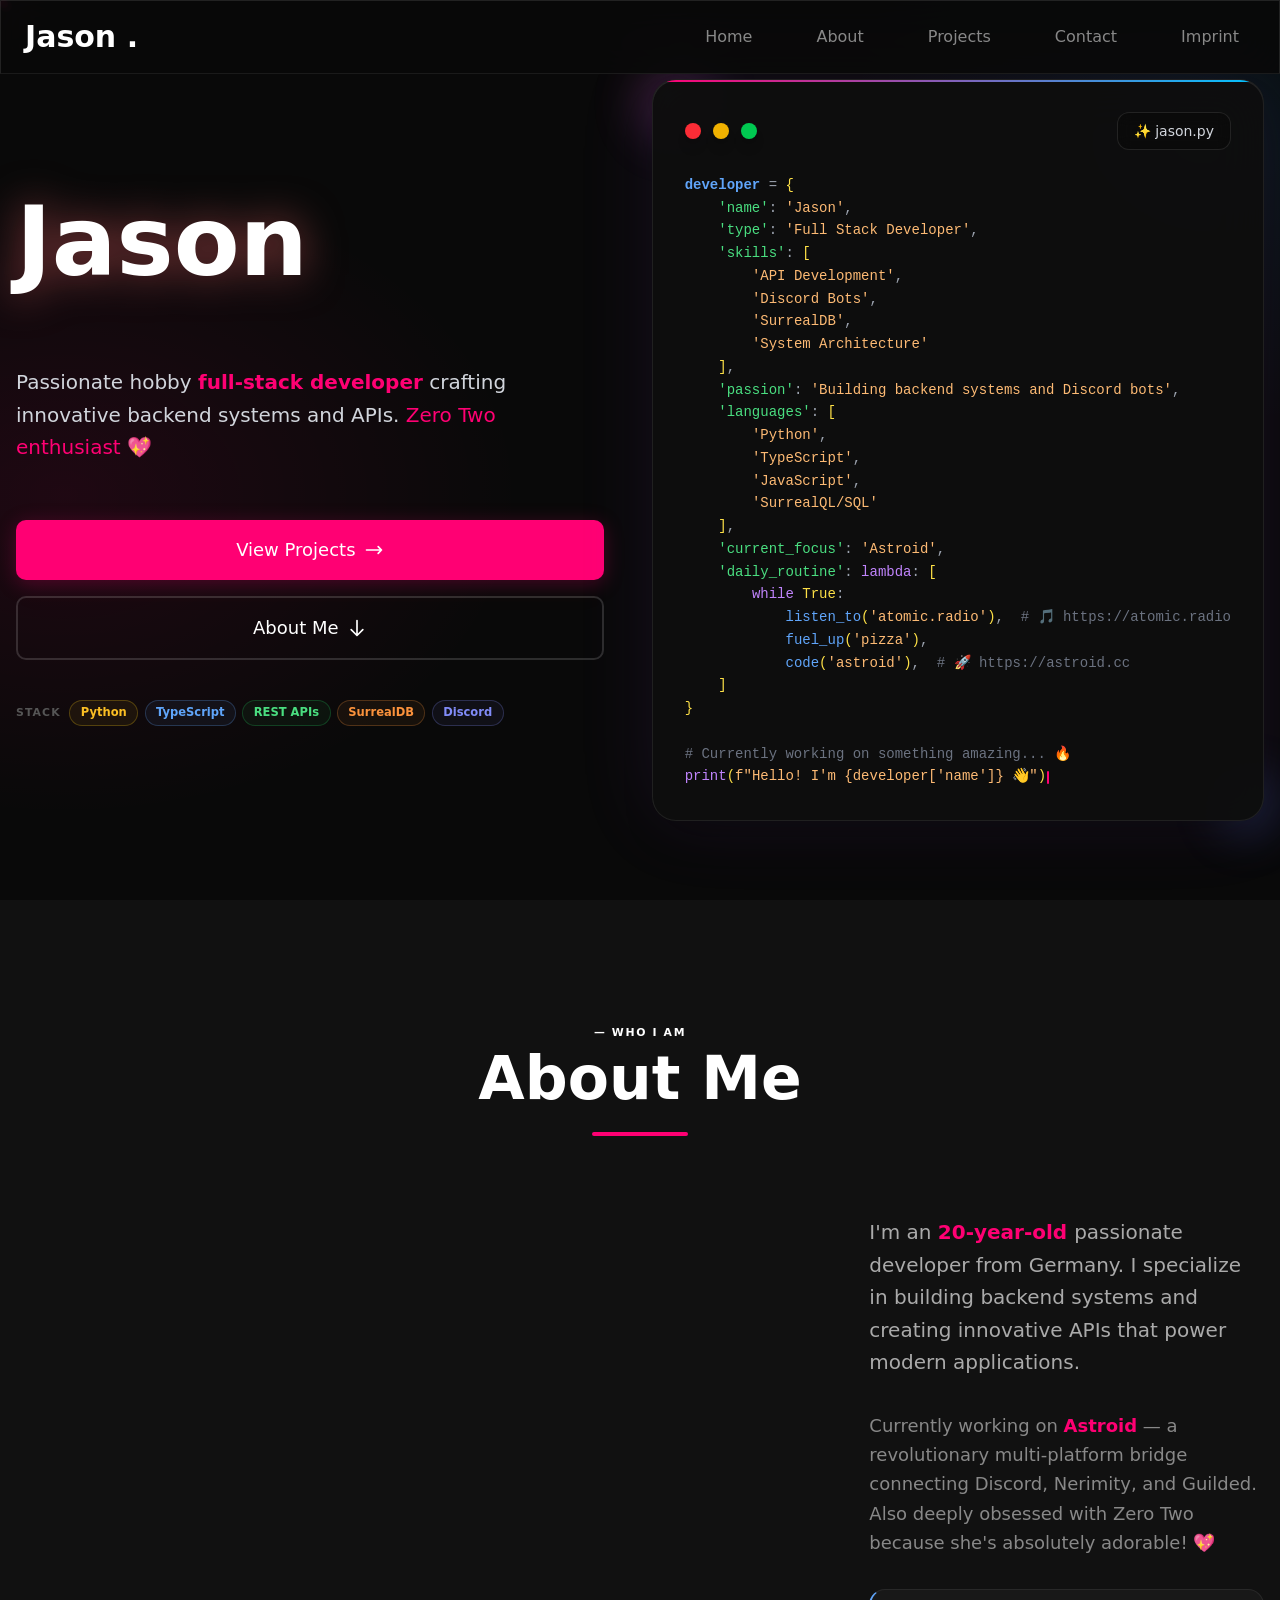
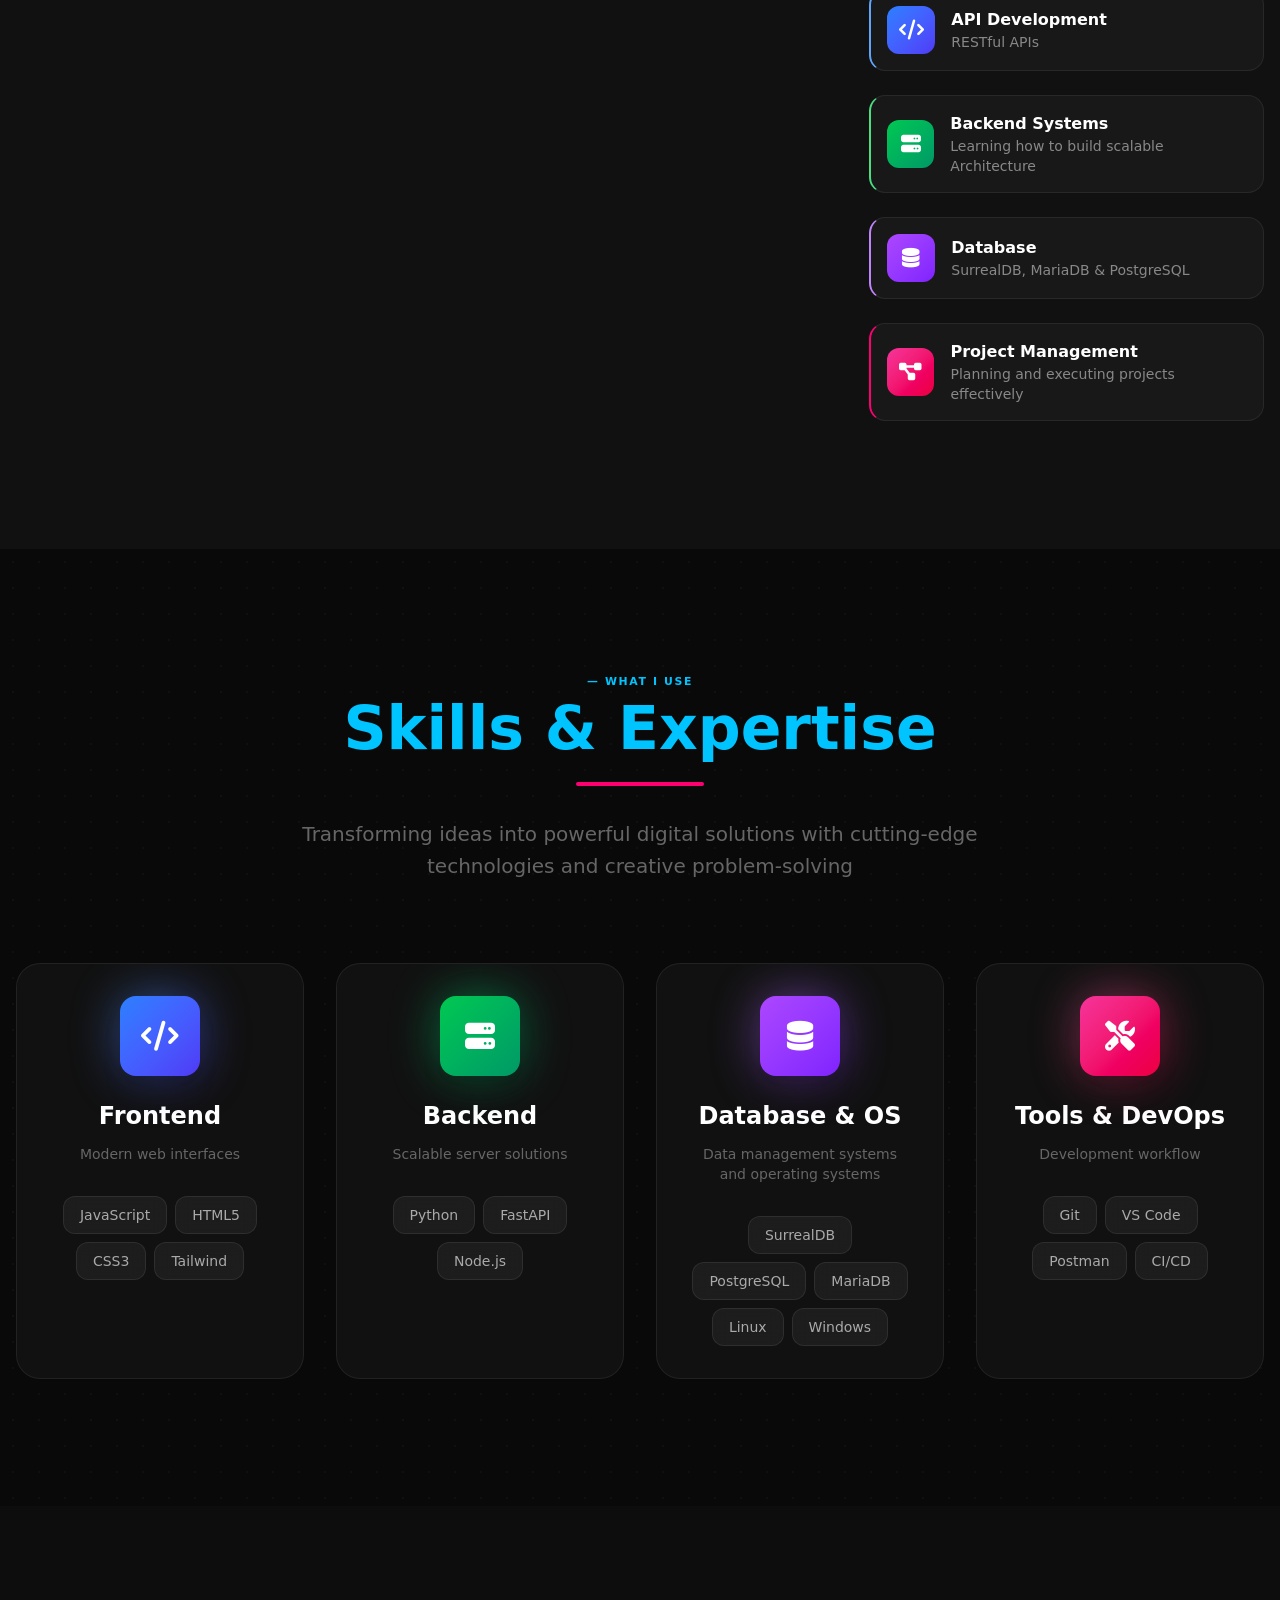
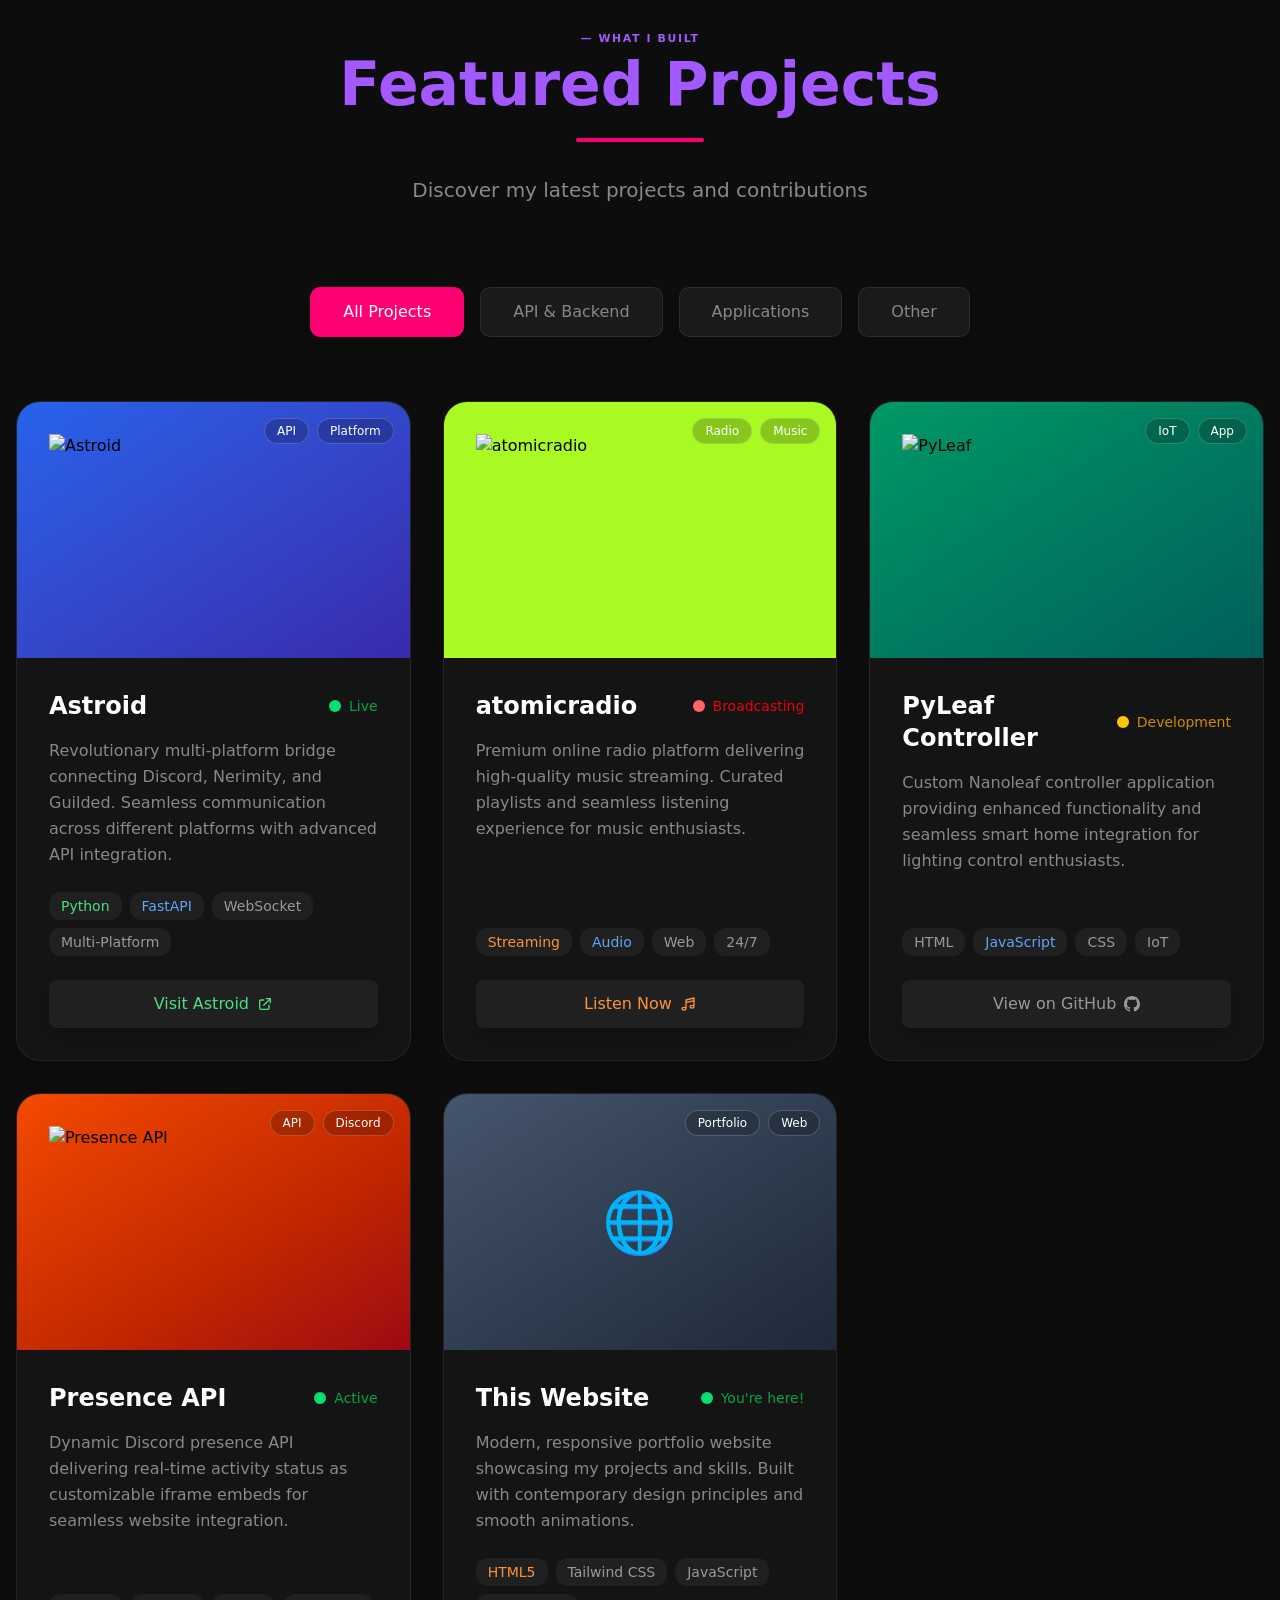
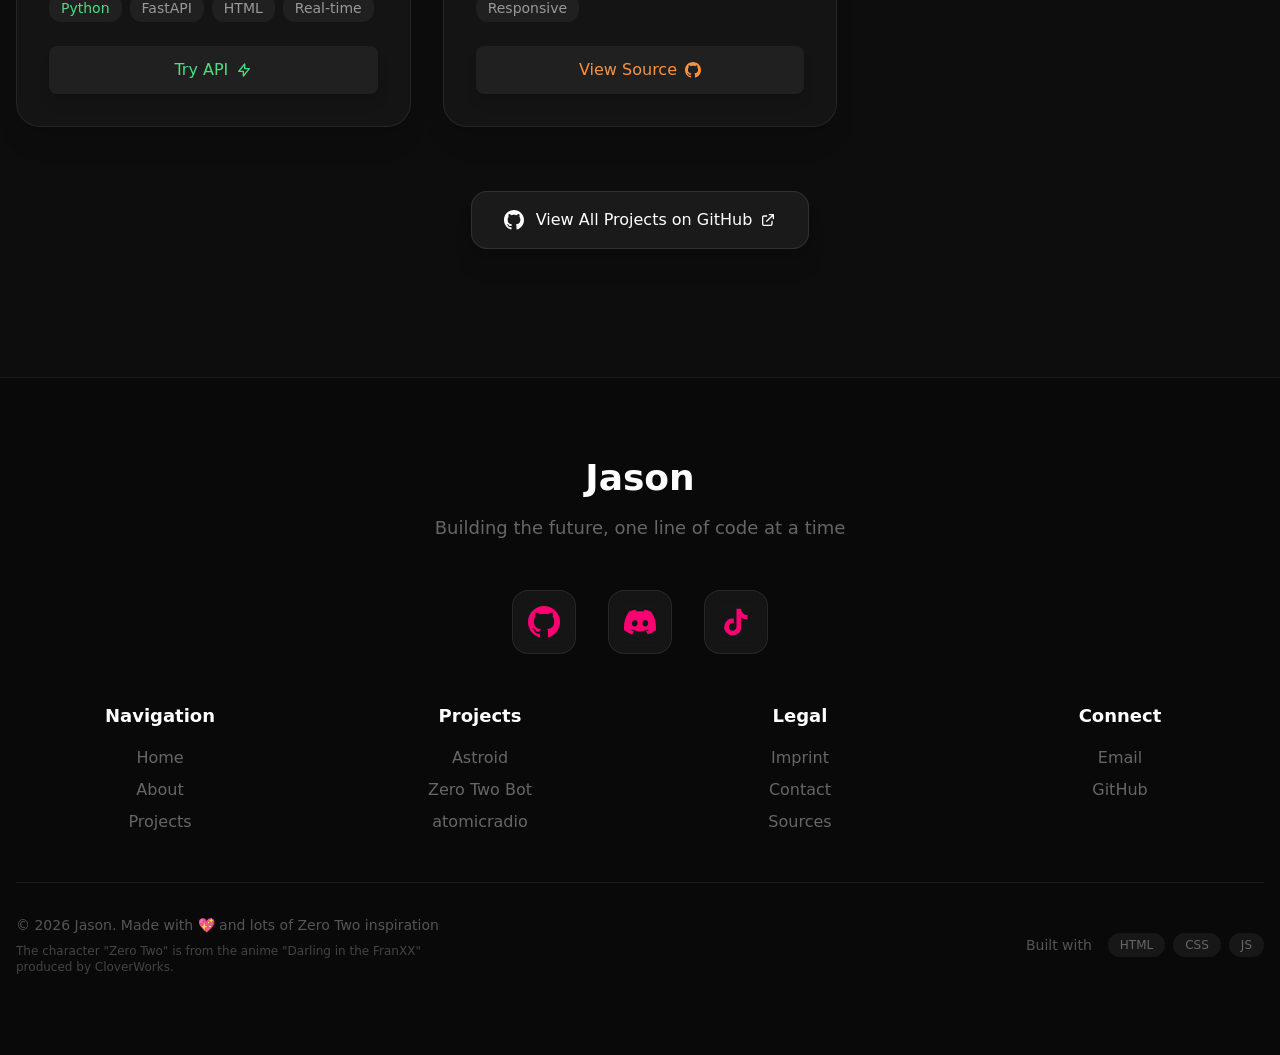
==== commit a5488764: "design update" ====
--- a/index.html
+++ b/index.html
@@ -1,331 +1,1429 @@
-<!DOCTYPE html>
+<!doctype html>
 <html lang="en">
-	<head>
-		<meta charset="UTF-8" />
-		<meta
-			name="viewport"
-			content="width=device-width, initial-scale=1.0" />
-		<title>Jasooon</title>
-		<link
-			rel="stylesheet"
-			href="https://cdnjs.cloudflare.com/ajax/libs/font-awesome/6.4.0/css/all.min.css" />
-		<link
-			href="https://fonts.googleapis.com/css2?family=Poppins:wght@300;400;500;600;700;800&display=swap"
-			rel="stylesheet" />
-		<link
-			rel="stylesheet"
-			href="./out.css" />
-	</head>
-
-	<body class="bg-gray-900 overflow-overlay">
-		<div id="loading-screen">
-			<div
-				class="text"
-				id="mainText"
-				style="
-					font-size: 1.5rem;
-					text-align: center;
-					opacity: 0;
-					animation: loaderfadeinout 2s ease-in-out forwards;
-					color: #ffffff;
-				">
-				Hi.
-			</div>
-			<div
-				class="subtext"
-				id="subText"
-				style="
-					font-size: 1rem;
-					color: #bbbbbb;
-					margin-top: 0.5rem;
-					opacity: 0;
-					animation: loaderfadeinout 2s ease-in-out forwards;
-				"></div>
-		</div>
-
-		<div
-			id="main-content"
-			style="display: none">
-			<!-- Modified versoion of Tailwind-Colorful-Portfolio
+  <head>
+    <meta charset="UTF-8" />
+    <meta name="viewport" content="width=device-width, initial-scale=1.0" />
+    <title>Jasooon</title>
+    <link
+      rel="stylesheet"
+      href="https://cdnjs.cloudflare.com/ajax/libs/font-awesome/6.4.0/css/all.min.css"
+    />
+    <link
+      href="https://fonts.googleapis.com/css2?family=Poppins:wght@300;400;500;600;700;800&display=swap"
+      rel="stylesheet"
+    />
+    <link rel="stylesheet" href="./out.css" />
+    <style>
+      /* ═══════════════════════════════════════════════
+   SITE REDESIGN — Dark Theme + #ff0073 Accent
+═══════════════════════════════════════════════ */
+      :root {
+        --accent: #ff0073;
+        --adim: rgba(255, 0, 115, 0.12);
+        --aglow: rgba(255, 0, 115, 0.22);
+        --s1: #111111;
+        --s2: #181818;
+        --bd: rgba(255, 255, 255, 0.07);
+        --t2: #888888;
+        --t3: #555555;
+      }
+
+      /* ── Body ── */
+      body {
+        background: #090909 !important;
+      }
+
+      #loading-screen {
+        background: #090909 !important;
+      }
+
+      /* ── Navigation ── */
+      .nav-menu {
+        background: rgba(9, 9, 9, 0.9) !important;
+        border-bottom: 1px solid rgba(255, 255, 255, 0.07) !important;
+        backdrop-filter: blur(20px) !important;
+        -webkit-backdrop-filter: blur(20px) !important;
+      }
+
+      /* Logo — strip gradient, make white */
+      nav a.text-3xl {
+        background: none !important;
+        -webkit-background-clip: unset !important;
+        background-clip: unset !important;
+        -webkit-text-fill-color: #fff !important;
+        color: #fff !important;
+        font-weight: 800 !important;
+      }
+
+      nav a.text-3xl::after {
+        content: ".";
+        color: #ff0073;
+      }
+
+      /* Nav links */
+      .nav-link {
+        color: #888 !important;
+        font-weight: 500 !important;
+      }
+
+      .nav-link:hover {
+        color: #fff !important;
+      }
+
+      /* Kill the span underline spans and use ::after on .nav-link instead */
+      .nav-link .absolute.bottom-0 {
+        display: none !important;
+      }
+
+      .nav-link::after {
+        content: "";
+        position: absolute !important;
+        bottom: -4px !important;
+        left: 0 !important;
+        width: 0 !important;
+        height: 2px !important;
+        background: #ff0073 !important;
+        transition: width 0.3s ease !important;
+        border-radius: 2px !important;
+      }
+
+      .nav-link:hover::after {
+        width: 100% !important;
+      }
+
+      /* Mobile menu */
+      #mobile-menu > div {
+        background: #181818 !important;
+        border-color: rgba(255, 255, 255, 0.07) !important;
+      }
+
+      #mobile-menu-button {
+        background: #181818 !important;
+        border: 1px solid rgba(255, 255, 255, 0.08) !important;
+      }
+
+      /* ── Hero ── */
+      #hero {
+        background: #090909 !important;
+        background-image: none !important;
+      }
+
+      /* Remove the three blob divs inside hero */
+      #hero > .absolute.inset-0.z-0 > div {
+        display: none !important;
+      }
+
+      /* Floating particles — keep but recolor */
+      .particle {
+        opacity: 0.6 !important;
+      }
+
+      .bg-pink-400\/60 {
+        background: rgba(255, 0, 115, 0.5) !important;
+      }
+
+      .bg-purple-400\/60 {
+        background: rgba(255, 0, 115, 0.3) !important;
+      }
+
+      .bg-blue-400\/60 {
+        background: rgba(255, 0, 115, 0.35) !important;
+      }
+
+      .bg-indigo-400\/60 {
+        background: rgba(255, 0, 115, 0.2) !important;
+      }
+
+      /* Hero name */
+      .header-name {
+        background: none !important;
+        -webkit-background-clip: unset !important;
+        background-clip: unset !important;
+        -webkit-text-fill-color: #fff !important;
+        color: #fff !important;
+      }
+
+      /* Hero text accents */
+      #hero .text-pink-400 {
+        color: #ff0073 !important;
+      }
+
+      #hero .text-purple-400 {
+        color: #ff0073 !important;
+      }
+
+      /* Hero CTA buttons */
+      #hero a.bg-gradient-to-r,
+      #hero a.group.relative {
+        background: #ff0073 !important;
+        background-image: none !important;
+        border-radius: 10px !important;
+        box-shadow: 0 4px 20px rgba(255, 0, 115, 0.25) !important;
+      }
+
+      #hero a.group.relative > .absolute {
+        display: none !important;
+      }
+
+      #hero a.group.relative:hover {
+        background: #cc005c !important;
+      }
+
+      #hero a.border-2 {
+        background: transparent !important;
+        border-color: rgba(255, 255, 255, 0.15) !important;
+        border-radius: 10px !important;
+      }
+
+      #hero a.border-2:hover {
+        background: rgba(255, 255, 255, 0.06) !important;
+        border-color: rgba(255, 0, 115, 0.4) !important;
+      }
+
+      /* Code editor */
+      .code-editor-modern {
+        background: rgba(14, 14, 14, 0.95) !important;
+        border: 1px solid rgba(255, 255, 255, 0.08) !important;
+      }
+
+      /* Keep code syntax highlighting intact */
+      pre code .text-blue-400 {
+        color: #60a5fa !important;
+        -webkit-text-fill-color: #60a5fa !important;
+      }
+
+      pre code .text-green-400 {
+        color: #4ade80 !important;
+        -webkit-text-fill-color: #4ade80 !important;
+      }
+
+      pre code .text-orange-300 {
+        color: #fdba74 !important;
+        -webkit-text-fill-color: #fdba74 !important;
+      }
+
+      pre code .text-yellow-300 {
+        color: #fde047 !important;
+        -webkit-text-fill-color: #fde047 !important;
+      }
+
+      pre code .text-gray-400 {
+        color: #9ca3af !important;
+        -webkit-text-fill-color: #9ca3af !important;
+      }
+
+      pre code .text-gray-500 {
+        color: #6b7280 !important;
+        -webkit-text-fill-color: #6b7280 !important;
+      }
+
+      pre code .text-purple-400 {
+        color: #c084fc !important;
+        -webkit-text-fill-color: #c084fc !important;
+      }
+
+      /* ── Wave divider — hide it ── */
+      #wave-divider1 {
+        display: none !important;
+      }
+
+      /* ── My Creations section ── */
+      section:not(#hero):not(#about):not(#skills):not(#projects):not(
+          .relative.bg-gradient-to-br.from-gray-50
+        ) {
+        background: #0d0d0d !important;
+        background-image: none !important;
+      }
+
+      /* Catch it by the gradient class combo */
+      .bg-gradient-to-br.from-\[#0F0C29\] {
+        background: #0d0d0d !important;
+        background-image: none !important;
+      }
+
+      /* Dropdown */
+      #dropdownButton {
+        background: #1a1a1a !important;
+        border-color: rgba(255, 255, 255, 0.08) !important;
+        color: #fff !important;
+      }
+
+      #dropdownOptions {
+        background: #111 !important;
+        border-color: rgba(255, 255, 255, 0.08) !important;
+      }
+
+      #dropdownOptions li:hover {
+        background: rgba(255, 255, 255, 0.05) !important;
+      }
+
+      #dropdownOptions .w-2.h-2 {
+        background: #ff0073 !important;
+      }
+
+      /* Showcase card */
+      .showcase-card {
+        background: rgba(18, 18, 18, 0.95) !important;
+        border: 1px solid rgba(255, 255, 255, 0.08) !important;
+      }
+
+      /* Chat */
+      #chat-wrapper {
+        background: rgba(0, 0, 0, 0.5) !important;
+        border-color: rgba(255, 255, 255, 0.07) !important;
+      }
+
+      #command-interface {
+        background: #181818 !important;
+        border-color: rgba(255, 255, 255, 0.08) !important;
+        color: #fff !important;
+      }
+
+      #command-interface:focus {
+        border-color: #ff0073 !important;
+        box-shadow: 0 0 0 3px rgba(255, 0, 115, 0.12) !important;
+      }
+
+      /* Zero Two card link */
+      .from-\[#0F0C29\] a.bg-gradient-to-r,
+      .showcase-card a.bg-gradient-to-r {
+        background: #ff0073 !important;
+        background-image: none !important;
+        border-radius: 10px !important;
+      }
+
+      .showcase-card a.bg-gradient-to-r:hover {
+        background: #cc005c !important;
+      }
+
+      /* ── About section ── */
+      #about {
+        background: #111111 !important;
+        background-image: none !important;
+      }
+
+      #about > .absolute {
+        display: none !important;
+      }
+
+      #about h2 {
+        background: none !important;
+        -webkit-background-clip: unset !important;
+        background-clip: unset !important;
+        -webkit-text-fill-color: #fff !important;
+        color: #fff !important;
+      }
+
+      /* About prose text */
+      #about .text-gray-700 {
+        color: #aaaaaa !important;
+      }
+
+      #about .text-gray-600 {
+        color: #888888 !important;
+      }
+
+      #about .text-purple-600 {
+        color: #ff0073 !important;
+      }
+
+      /* Gradient text spans inside about */
+      #about .font-bold.text-transparent {
+        background: none !important;
+        -webkit-background-clip: unset !important;
+        background-clip: unset !important;
+        -webkit-text-fill-color: #ff0073 !important;
+        color: #ff0073 !important;
+      }
+
+      /* Skill items in about */
+      .skill-item .flex.items-center.p-4 {
+        background: #181818 !important;
+        border-color: rgba(255, 255, 255, 0.07) !important;
+      }
+
+      .skill-item .flex.items-center.p-4:hover {
+        border-color: rgba(255, 0, 115, 0.3) !important;
+        box-shadow: 0 4px 20px rgba(255, 0, 115, 0.1) !important;
+      }
+
+      .skill-item h4 {
+        color: #fff !important;
+      }
+
+      .skill-item p.text-gray-600 {
+        color: #888 !important;
+      }
+
+      /* ── About wave top ── */
+      #about > .absolute.top-0 {
+        display: none !important;
+      }
+
+      /* ── Skills section ── */
+      #skills {
+        background: #090909 !important;
+        background-image: none !important;
+      }
+
+      #skills > .absolute {
+        display: none !important;
+      }
+
+      /* Skill card */
+      .skill-card-modern {
+        background: #111 !important;
+        border: 1px solid rgba(255, 255, 255, 0.07) !important;
+      }
+
+      .skill-card-modern:hover {
+        border-color: rgba(255, 0, 115, 0.4) !important;
+        box-shadow: 0 8px 40px rgba(255, 0, 115, 0.15) !important;
+      }
+
+      /* Icon glow stays colorful */
+      /* Skill tags — neutralize colors */
+      .skill-card-modern .rounded-xl {
+        background: rgba(255, 255, 255, 0.05) !important;
+        border: 1px solid rgba(255, 255, 255, 0.08) !important;
+        color: #aaa !important;
+      }
+
+      /* ── Projects section ── */
+      #projects {
+        background: #0d0d0d !important;
+        background-image: none !important;
+      }
+
+      #projects > .absolute {
+        display: none !important;
+      }
+
+      #projects .text-gray-600 {
+        color: #888 !important;
+      }
+
+      /* Filter buttons */
+      .filter-btn {
+        background: #1a1a1a !important;
+        background-image: none !important;
+        border: 1px solid rgba(255, 255, 255, 0.08) !important;
+        color: #888 !important;
+        border-radius: 10px !important;
+        backdrop-filter: none !important;
+      }
+
+      .filter-btn:hover,
+      .filter-btn.active {
+        background: #ff0073 !important;
+        border-color: #ff0073 !important;
+        color: #fff !important;
+      }
+
+      /* Project cards */
+      .project-card {
+        background: #141414 !important;
+        border: 1px solid rgba(255, 255, 255, 0.07) !important;
+      }
+
+      .project-card:hover {
+        border-color: rgba(255, 0, 115, 0.3) !important;
+        box-shadow: 0 12px 40px rgba(255, 0, 115, 0.12) !important;
+      }
+
+      .project-card .text-gray-600,
+      .project-card .text-gray-800 {
+        color: #aaa !important;
+      }
+
+      .project-card h3 {
+        color: #fff !important;
+        background: none !important;
+        -webkit-background-clip: unset !important;
+        background-clip: unset !important;
+        -webkit-text-fill-color: #fff !important;
+      }
+
+      .project-card:hover h3 {
+        -webkit-text-fill-color: #ff0073 !important;
+        color: #ff0073 !important;
+      }
+
+      /* Tech stack pills */
+      .project-card .rounded-xl[class*="bg-"] {
+        background: rgba(255, 255, 255, 0.05) !important;
+        color: #999 !important;
+      }
+
+      /* Card action buttons */
+      .project-card a.flex-1 {
+        background: #ff0073 !important;
+        background-image: none !important;
+        border-radius: 8px !important;
+        color: #fff !important;
+      }
+
+      .project-card a.flex-1:hover {
+        background: #cc005c !important;
+        box-shadow: 0 4px 20px rgba(255, 0, 115, 0.3) !important;
+        transform: translateY(-1px) !important;
+      }
+
+      /* View all on GitHub */
+      .bg-gradient-to-r.from-gray-800 {
+        background: #1a1a1a !important;
+        background-image: none !important;
+        border: 1px solid rgba(255, 255, 255, 0.1) !important;
+      }
+
+      .bg-gradient-to-r.from-gray-800:hover {
+        background: #222 !important;
+        border-color: rgba(255, 0, 115, 0.3) !important;
+      }
+
+      /* ── Global: all gradient text headings → white ── */
+      h1.text-transparent,
+      h2.text-transparent,
+      h3.text-transparent {
+        background: none !important;
+        -webkit-background-clip: unset !important;
+        background-clip: unset !important;
+        -webkit-text-fill-color: #fff !important;
+        color: #fff !important;
+      }
+
+      /* ── Accent bars ── */
+      .h-1.bg-gradient-to-r {
+        background: #ff0073 !important;
+        background-image: none !important;
+      }
+
+      /* ── Footer ── */
+      footer.relative {
+        background: #090909 !important;
+        background-image: none !important;
+        border-top: 1px solid rgba(255, 255, 255, 0.07) !important;
+      }
+
+      footer.relative > .absolute {
+        display: none !important;
+      }
+
+      footer h3 {
+        background: none !important;
+        -webkit-background-clip: unset !important;
+        background-clip: unset !important;
+        -webkit-text-fill-color: #fff !important;
+        color: #fff !important;
+      }
+
+      footer h4 {
+        color: #fff !important;
+      }
+
+      footer .text-gray-300,
+      footer li a.text-gray-300 {
+        color: #666 !important;
+      }
+
+      footer li a.text-gray-300:hover {
+        color: #ff0073 !important;
+      }
+
+      footer .text-gray-400 {
+        color: #555 !important;
+      }
+
+      footer .text-gray-500 {
+        color: #444 !important;
+      }
+
+      footer .border-white\/10 {
+        border-color: rgba(255, 255, 255, 0.07) !important;
+      }
+
+      footer .bg-white\/10 {
+        background: rgba(255, 255, 255, 0.05) !important;
+      }
+
+      footer .border-white\/20 {
+        border-color: rgba(255, 255, 255, 0.08) !important;
+      }
+
+      /* Social icons in footer */
+      footer .group {
+        border-color: rgba(255, 255, 255, 0.08) !important;
+      }
+
+      footer .group:hover {
+        border-color: rgba(255, 0, 115, 0.4) !important;
+        background: rgba(255, 0, 115, 0.08) !important;
+      }
+
+      footer .group-hover\:text-pink-400 {
+        color: #ff0073 !important;
+      }
+
+      footer .group-hover\:text-purple-400 {
+        color: #ff0073 !important;
+      }
+
+      footer .group-hover\:text-indigo-400 {
+        color: #ff0073 !important;
+      }
+
+      footer .px-3.py-1.bg-white\/10 {
+        background: rgba(255, 255, 255, 0.06) !important;
+        color: #666 !important;
+      }
+
+      /* Footer built-with pills */
+      footer .text-gray-400.text-sm {
+        color: #555 !important;
+      }
+
+      /* ── Pink text globally ── */
+      .text-pink-400 {
+        color: #ff0073 !important;
+      }
+
+      .hover\:text-pink-400:hover {
+        color: #ff0073 !important;
+      }
+    </style>
+
+    <style>
+      /* ═══════════════════════════════════════════════
+   CHARACTER LAYER — Animations, Color accents
+═══════════════════════════════════════════════ */
+
+      /* Secondary palette */
+      :root {
+        --cyan: #00c4ff;
+        --purple: #a259ff;
+        --green: #22c55e;
+        --orange: #fb923c;
+      }
+
+      /* ── Hero ambient gradient ── */
+      #hero::before {
+        content: "";
+        position: absolute;
+        inset: 0;
+        background:
+          radial-gradient(
+            ellipse 55% 55% at 5% 55%,
+            rgba(255, 0, 115, 0.09) 0%,
+            transparent 65%
+          ),
+          radial-gradient(
+            ellipse 45% 50% at 95% 15%,
+            rgba(0, 196, 255, 0.06) 0%,
+            transparent 65%
+          );
+        pointer-events: none;
+        z-index: 0;
+      }
+
+      /* ── Hero badge ── */
+      .hero-badge {
+        display: inline-flex;
+        align-items: center;
+        gap: 0.45rem;
+        padding: 0.3rem 0.85rem;
+        background: rgba(34, 197, 94, 0.08);
+        border: 1px solid rgba(34, 197, 94, 0.25);
+        border-radius: 999px;
+        font-size: 0.75rem;
+        font-weight: 600;
+        color: #86efac;
+        margin-bottom: 1.25rem;
+        opacity: 0;
+        animation: fadeInUp 0.6s ease 0.2s forwards;
+        width: fit-content;
+      }
+
+      .hero-badge-dot {
+        width: 7px;
+        height: 7px;
+        border-radius: 50%;
+        background: #22c55e;
+        box-shadow: 0 0 0 0 rgba(34, 197, 94, 0.5);
+        animation: badge-ping 2s ease-in-out infinite;
+      }
+
+      @keyframes badge-ping {
+        0%,
+        100% {
+          box-shadow: 0 0 0 0 rgba(34, 197, 94, 0.5);
+        }
+
+        50% {
+          box-shadow: 0 0 0 6px rgba(34, 197, 94, 0);
+        }
+      }
+
+      /* ── Hero name entrance ── */
+      .header-name {
+        opacity: 0;
+        animation: heroIn 0.9s cubic-bezier(0.16, 1, 0.3, 1) 0.5s forwards !important;
+      }
+
+      @keyframes heroIn {
+        from {
+          opacity: 0;
+          transform: translateY(24px);
+        }
+
+        to {
+          opacity: 1;
+          transform: translateY(0);
+        }
+      }
+
+      /* ── Hero description ── */
+      #hero .fade-in {
+        opacity: 0;
+        animation: fadeInUp 0.7s ease 0.9s forwards;
+      }
+
+      /* ── Hero buttons ── */
+      #hero .flex.flex-col.sm\:flex-row {
+        opacity: 0;
+        animation: fadeInUp 0.7s ease 1.1s forwards;
+      }
+
+      @keyframes fadeInUp {
+        from {
+          opacity: 0;
+          transform: translateY(14px);
+        }
+
+        to {
+          opacity: 1;
+          transform: translateY(0);
+        }
+      }
+
+      /* ── Tech pills row ── */
+      .hero-tech-row {
+        display: flex;
+        align-items: center;
+        flex-wrap: wrap;
+        gap: 0.4rem;
+        margin-top: 1.5rem;
+        opacity: 0;
+        animation: fadeInUp 0.7s ease 1.3s forwards;
+      }
+
+      .hero-tech-label {
+        font-size: 0.68rem;
+        font-weight: 700;
+        color: #555;
+        text-transform: uppercase;
+        letter-spacing: 0.1em;
+        margin-right: 0.15rem;
+      }
+
+      .tech-pill {
+        padding: 0.22rem 0.65rem;
+        border-radius: 999px;
+        font-size: 0.72rem;
+        font-weight: 600;
+        border: 1px solid rgba(255, 255, 255, 0.08);
+        background: rgba(255, 255, 255, 0.04);
+        color: #666;
+        transition: all 0.2s ease;
+        cursor: default;
+        user-select: none;
+      }
+
+      .tech-pill:hover {
+        background: rgba(255, 0, 115, 0.1);
+        border-color: rgba(255, 0, 115, 0.3);
+        color: #ff0073;
+        transform: translateY(-1px);
+      }
+
+      .tech-pill.py {
+        border-color: rgba(250, 204, 21, 0.25);
+        color: #fbbf24;
+        background: rgba(250, 204, 21, 0.06);
+      }
+
+      .tech-pill.api {
+        border-color: rgba(34, 197, 94, 0.25);
+        color: #4ade80;
+        background: rgba(34, 197, 94, 0.06);
+      }
+
+      .tech-pill.ts {
+        border-color: rgba(96, 165, 250, 0.25);
+        color: #60a5fa;
+        background: rgba(96, 165, 250, 0.06);
+      }
+
+      .tech-pill.db {
+        border-color: rgba(251, 146, 60, 0.25);
+        color: #fb923c;
+        background: rgba(251, 146, 60, 0.06);
+      }
+
+      .tech-pill.dc {
+        border-color: rgba(129, 140, 248, 0.25);
+        color: #818cf8;
+        background: rgba(129, 140, 248, 0.06);
+      }
+
+      /* ── Scroll hint ── */
+      .scroll-hint {
+        position: absolute;
+        bottom: 2.5rem;
+        left: 50%;
+        transform: translateX(-50%);
+        display: flex;
+        flex-direction: column;
+        align-items: center;
+        gap: 4px;
+        opacity: 0;
+        animation: fadeInUp 0.6s ease 1.6s forwards;
+        z-index: 10;
+        cursor: pointer;
+      }
+
+      .scroll-hint-line {
+        width: 1px;
+        height: 32px;
+        background: linear-gradient(
+          to bottom,
+          transparent,
+          rgba(255, 255, 255, 0.3)
+        );
+        animation: line-grow 1.8s ease-in-out infinite;
+      }
+
+      @keyframes line-grow {
+        0%,
+        100% {
+          transform: scaleY(0.5);
+          opacity: 0.3;
+        }
+
+        50% {
+          transform: scaleY(1);
+          opacity: 1;
+        }
+      }
+
+      .scroll-hint-dot-s {
+        width: 5px;
+        height: 5px;
+        border-radius: 50%;
+        background: #ff0073;
+        animation: dot-fall 1.8s ease-in-out infinite;
+      }
+
+      @keyframes dot-fall {
+        0%,
+        100% {
+          transform: translateY(-4px);
+          opacity: 0;
+        }
+
+        50% {
+          transform: translateY(4px);
+          opacity: 1;
+        }
+      }
+
+      /* ── Animated gradient border on code editor ── */
+      .code-editor-modern::before {
+        content: "";
+        position: absolute;
+        top: 0;
+        left: 0;
+        right: 0;
+        height: 2px;
+        background: linear-gradient(90deg, #ff0073, #00c4ff, #a259ff, #ff0073);
+        background-size: 300% 100%;
+        animation: grad-slide 4s linear infinite;
+        border-radius: 1rem 1rem 0 0;
+        z-index: 1;
+      }
+
+      @keyframes grad-slide {
+        to {
+          background-position: -300% 0;
+        }
+      }
+
+      .code-editor-modern {
+        position: relative !important;
+        overflow: hidden !important;
+      }
+
+      /* ── Cursor blink in code editor ── */
+      .code-cursor {
+        display: inline-block;
+        width: 2px;
+        height: 0.95em;
+        background: #ff0073;
+        margin-left: 1px;
+        vertical-align: text-bottom;
+        animation: cursor-blink 1.1s step-end infinite;
+        border-radius: 1px;
+      }
+
+      @keyframes cursor-blink {
+        0%,
+        100% {
+          opacity: 1;
+        }
+
+        50% {
+          opacity: 0;
+        }
+      }
+
+      /* ── Section eyebrow tags (via CSS ::before) ── */
+      #about .text-center > h2::before,
+      #skills .text-center > h2::before,
+      #projects .text-center > h2::before {
+        display: block;
+        font-size: 0.68rem;
+        font-weight: 700;
+        letter-spacing: 0.15em;
+        text-transform: uppercase;
+        margin-bottom: 0.6rem;
+      }
+
+      #about .text-center > h2::before {
+        content: "— Who I am";
+        color: #ff0073;
+      }
+
+      #skills .text-center > h2::before {
+        content: "— What I use";
+        color: var(--cyan);
+      }
+
+      #projects .text-center > h2::before {
+        content: "— What I built";
+        color: var(--purple);
+      }
+
+      /* ── Skills section — grid dots ── */
+      #skills::before {
+        content: "";
+        position: absolute;
+        inset: 0;
+        background-image: radial-gradient(
+          rgba(255, 255, 255, 0.028) 1px,
+          transparent 1px
+        );
+        background-size: 26px 26px;
+        pointer-events: none;
+        z-index: 0;
+      }
+
+      /* Skill cards secondary colors */
+      #skills .text-center > h2 {
+        color: var(--cyan) !important;
+        -webkit-text-fill-color: var(--cyan) !important;
+      }
+
+      #skills .text-gray-300 {
+        color: #666 !important;
+      }
+
+      /* ── About stats ── */
+      .about-stats {
+        display: grid;
+        grid-template-columns: repeat(3, 1fr);
+        gap: 1px;
+        background: rgba(255, 255, 255, 0.06);
+        border: 1px solid rgba(255, 255, 255, 0.06);
+        border-radius: 14px;
+        overflow: hidden;
+        margin-bottom: 2rem;
+      }
+
+      .stat-item {
+        text-align: center;
+        padding: 1.25rem 0.75rem;
+        background: #111;
+      }
+
+      .stat-num {
+        display: block;
+        font-size: 2.2rem;
+        font-weight: 800;
+        line-height: 1;
+        margin-bottom: 0.3rem;
+        color: #ff0073;
+        font-feature-settings: "tnum";
+      }
+
+      .stat-label {
+        font-size: 0.7rem;
+        color: #555;
+        font-weight: 600;
+        text-transform: uppercase;
+        letter-spacing: 0.08em;
+      }
+
+      /* ── Currently building card ── */
+      .building-card {
+        display: flex;
+        align-items: flex-start;
+        gap: 0.85rem;
+        padding: 1rem 1.25rem;
+        background: linear-gradient(
+          135deg,
+          rgba(255, 0, 115, 0.06),
+          rgba(162, 89, 255, 0.06)
+        );
+        border: 1px solid rgba(255, 0, 115, 0.18);
+        border-radius: 12px;
+        margin-bottom: 2rem;
+        font-size: 0.85rem;
+        color: #999;
+        line-height: 1.5;
+      }
+
+      .building-card-icon {
+        font-size: 1.1rem;
+        margin-top: 0.05rem;
+        flex-shrink: 0;
+      }
+
+      .building-card strong {
+        color: #ff0073;
+        font-weight: 700;
+      }
+
+      .building-card a {
+        color: #a259ff;
+        text-decoration: none;
+      }
+
+      .building-card a:hover {
+        color: #c084fc;
+      }
+
+      /* ── About section — skill item colored left borders ── */
+      .skill-item:nth-child(1) .flex.items-center.p-4 {
+        border-left: 2px solid #60a5fa !important;
+      }
+
+      .skill-item:nth-child(2) .flex.items-center.p-4 {
+        border-left: 2px solid #4ade80 !important;
+      }
+
+      .skill-item:nth-child(3) .flex.items-center.p-4 {
+        border-left: 2px solid #c084fc !important;
+      }
+
+      .skill-item:nth-child(4) .flex.items-center.p-4 {
+        border-left: 2px solid #ff0073 !important;
+      }
+
+      /* ── Project section — section heading color ── */
+      #projects .text-center > h2 {
+        color: var(--purple) !important;
+        -webkit-text-fill-color: var(--purple) !important;
+      }
+
+      /* ── Tech tag colors on project cards (restore some color) ── */
+      .project-card[data-category*="api"] .rounded-xl:nth-child(1) {
+        color: #4ade80 !important;
+        border-color: rgba(74, 222, 128, 0.2) !important;
+      }
+
+      .project-card[data-category*="app"] .rounded-xl:nth-child(2) {
+        color: #60a5fa !important;
+        border-color: rgba(96, 165, 250, 0.2) !important;
+      }
+
+      .project-card[data-category*="other"] .rounded-xl:nth-child(1) {
+        color: #fb923c !important;
+        border-color: rgba(251, 146, 60, 0.2) !important;
+      }
+
+      /* ── Scroll-reveal via .js-reveal (added by JS below) ── */
+      .js-reveal {
+        opacity: 0;
+        transform: translateY(22px);
+        transition:
+          opacity 0.65s ease,
+          transform 0.65s ease;
+      }
+
+      .js-reveal.in-view {
+        opacity: 1;
+        transform: translateY(0);
+      }
+
+      /* ── "My Creations" section eyebrow ── */
+      .bg-gradient-to-br.from-\[#0F0C29\] .text-center > h2::before {
+        content: "— My work";
+        display: block;
+        font-size: 0.68rem;
+        font-weight: 700;
+        letter-spacing: 0.15em;
+        text-transform: uppercase;
+        color: #ff0073;
+        margin-bottom: 0.6rem;
+      }
+    </style>
+  </head>
+
+  <body class="bg-gray-900 overflow-overlay">
+    <div id="loading-screen">
+      <div
+        class="text"
+        id="mainText"
+        style="
+          font-size: 1.5rem;
+          text-align: center;
+          opacity: 0;
+          animation: loaderfadeinout 2s ease-in-out forwards;
+          color: #ffffff;
+        "
+      >
+        Hi.
+      </div>
+      <div
+        class="subtext"
+        id="subText"
+        style="
+          font-size: 1rem;
+          color: #bbbbbb;
+          margin-top: 0.5rem;
+          opacity: 0;
+          animation: loaderfadeinout 2s ease-in-out forwards;
+        "
+      ></div>
+    </div>
+
+    <div id="main-content" style="display: none">
+      <!-- Modified versoion of Tailwind-Colorful-Portfolio
 
     Original Author: https://github.com/Suleiman700
     Modified by: https://github.com/isanosaurus
 
     License: MIT
     -->
-			<!-- Navigation -->
-			<nav class="fixed top-0 left-0 right-0 z-50 transition-all duration-300">
-				<div
-					class="nav-menu px-6 py-4 mx-auto transition-all duration-300 backdrop-blur-xl bg-white/10 border-b border-white/10">
-					<div class="container mx-auto flex justify-between items-center">
-						<!-- Logo -->
-						<a
-							href="#"
-							class="text-3xl font-black bg-gradient-to-r from-pink-400 via-purple-400 to-indigo-400 text-transparent bg-clip-text hover:scale-105 transition-transform duration-300">
-							Jason
-						</a>
-
-						<!-- Desktop Menu -->
-						<div class="hidden md:flex items-center space-x-8">
-							<a
-								href="#hero"
-								class="nav-link text-white hover:text-pink-400 transition-colors duration-300 relative group">
-								Home
-								<span
-									class="absolute bottom-0 left-0 w-0 h-0.5 bg-gradient-to-r from-pink-400 to-purple-400 group-hover:w-full transition-all duration-300"></span>
-							</a>
-							<a
-								href="#about"
-								class="nav-link text-white hover:text-pink-400 transition-colors duration-300 relative group">
-								About
-								<span
-									class="absolute bottom-0 left-0 w-0 h-0.5 bg-gradient-to-r from-pink-400 to-purple-400 group-hover:w-full transition-all duration-300"></span>
-							</a>
-							<a
-								href="#projects"
-								class="nav-link text-white hover:text-pink-400 transition-colors duration-300 relative group">
-								Projects
-								<span
-									class="absolute bottom-0 left-0 w-0 h-0.5 bg-gradient-to-r from-pink-400 to-purple-400 group-hover:w-full transition-all duration-300"></span>
-							</a>
-							<a
-								href="./contact"
-								class="nav-link text-white hover:text-pink-400 transition-colors duration-300 relative group">
-								Contact
-								<span
-									class="absolute bottom-0 left-0 w-0 h-0.5 bg-gradient-to-r from-pink-400 to-purple-400 group-hover:w-full transition-all duration-300"></span>
-							</a>
-							<a
-								href="./imprint"
-								class="nav-link text-white hover:text-pink-400 transition-colors duration-300 relative group">
-								Imprint
-								<span
-									class="absolute bottom-0 left-0 w-0 h-0.5 bg-gradient-to-r from-pink-400 to-purple-400 group-hover:w-full transition-all duration-300"></span>
-							</a>
-						</div>
-
-						<!-- Mobile Menu Button -->
-						<button
-							id="mobile-menu-button"
-							class="md:hidden flex items-center p-2 rounded-xl bg-white/10 hover:bg-white/20 transition-colors duration-300">
-							<svg
-								class="w-6 h-6 text-white"
-								fill="none"
-								stroke="currentColor"
-								viewBox="0 0 24 24">
-								<path
-									class="mobile-menu-icon"
-									stroke-linecap="round"
-									stroke-linejoin="round"
-									stroke-width="2"
-									d="M4 6h16M4 12h16M4 18h16"></path>
-							</svg>
-						</button>
-					</div>
-
-					<!-- Mobile Menu -->
-					<div
-						id="mobile-menu"
-						class="md:hidden hidden transition-all duration-300 mt-4">
-						<div
-							class="flex flex-col space-y-4 py-4 px-4 bg-black/20 rounded-2xl backdrop-blur-xl border border-white/10">
-							<a
-								href="#hero"
-								class="nav-link text-white hover:text-pink-400 transition-colors duration-300 text-center py-2"
-								>Home</a
-							>
-							<a
-								href="#about"
-								class="nav-link text-white hover:text-pink-400 transition-colors duration-300 text-center py-2"
-								>About</a
-							>
-							<a
-								href="#projects"
-								class="nav-link text-white hover:text-pink-400 transition-colors duration-300 text-center py-2"
-								>Projects</a
-							>
-							<a
-								href="#contact"
-								class="nav-link text-white hover:text-pink-400 transition-colors duration-300 text-center py-2"
-								>Contact</a
-							>
-							<a
-								href="./imprint"
-								class="nav-link text-white hover:text-pink-400 transition-colors duration-300 text-center py-2"
-								>Imprint</a
-							>
-						</div>
-					</div>
-				</div>
-			</nav>
-
-			<script>
-				// Header Scroll Effect
-				const header = document.querySelector("nav");
-				window.addEventListener("scroll", () => {
-					if (window.scrollY > 50) {
-						header.classList.add("shadow-lg");
-						header.querySelector(".nav-menu").classList.add("py-2");
-						header.querySelector(".nav-menu").classList.remove("py-3");
-					} else {
-						header.classList.remove("shadow-lg");
-						header.querySelector(".nav-menu").classList.remove("py-2");
-						header.querySelector(".nav-menu").classList.add("py-3");
-					}
-				});
-
-				// Mobile Menu Toggle
-				const mobileMenuButton = document.getElementById("mobile-menu-button");
-				const mobileMenu = document.getElementById("mobile-menu");
-
-				mobileMenuButton.addEventListener("click", () => {
-					mobileMenu.classList.toggle("hidden");
-					const icon = mobileMenuButton.querySelector(".mobile-menu-icon");
-					if (mobileMenu.classList.contains("hidden")) {
-						icon.setAttribute("d", "M4 6h16M4 12h16M4 18h16");
-					} else {
-						icon.setAttribute("d", "M6 18L18 6M6 6l12 12");
-					}
-				});
-
-				// Close mobile menu when clicking a link
-				document.querySelectorAll(".nav-link").forEach((link) => {
-					link.addEventListener("click", () => {
-						if (!mobileMenu.classList.contains("hidden")) {
-							mobileMenu.classList.add("hidden");
-							mobileMenuButton
-								.querySelector(".mobile-menu-icon")
-								.setAttribute("d", "M4 6h16M4 12h16M4 18h16");
-						}
-					});
-				});
-			</script>
-
-			<!-- Hero Section -->
-			<section
-				id="hero"
-				class="relative h-[100vh] flex items-center justify-center overflow-hidden bg-gradient-to-br from-[#0F0C29] via-[#24243e] to-[#302b63] md:pt-0">
-				<!-- Animated Background Elements -->
-				<div class="absolute inset-0 z-0">
-					<div
-						class="absolute top-1/4 left-1/4 w-96 h-96 bg-pink-500/20 rounded-full blur-3xl animate-pulse"></div>
-					<div
-						class="absolute bottom-1/4 right-1/4 w-80 h-80 bg-purple-500/20 rounded-full blur-3xl animate-pulse delay-1000"></div>
-					<div
-						class="absolute top-1/2 left-1/2 w-64 h-64 bg-blue-500/20 rounded-full blur-3xl animate-pulse delay-2000"></div>
-				</div>
-
-				<!-- Floating Particles -->
-				<div class="absolute inset-0 z-1">
-					<div
-						class="particle w-2 h-2 bg-pink-400/60 rounded-full absolute animate-float-1"></div>
-					<div
-						class="particle w-1 h-1 bg-purple-400/60 rounded-full absolute animate-float-2"></div>
-					<div
-						class="particle w-3 h-3 bg-blue-400/60 rounded-full absolute animate-float-3"></div>
-					<div
-						class="particle w-1.5 h-1.5 bg-indigo-400/60 rounded-full absolute animate-float-4"></div>
-				</div>
-
-				<img
-					id="hero-banner"
-					src=""
-					alt=""
-					class="w-full h-full object-cover absolute top-0 left-0 z-0 filter blur-[10px] brightness-50 transition-opacity duration-500 ease-in-out"
-					style="opacity: 0; filter: brightness(0)" />
-
-				<!-- Main Content -->
-				<div class="container mx-auto px-4 z-10">
-					<div
-						class="flex flex-col lg:flex-row items-center justify-between gap-12">
-						<!-- Left Content -->
-						<div class="lg:w-1/2 space-y-8 stagger-fade-in">
-							<div class="space-y-6 mt-150 md:mt-0">
-								<h1
-									class="header-name md:text-7xl lg:text-8xl font-black text-transparent bg-clip-text leading-tight py-2 hover:scale-105 transition-all duration-500 drop-shadow-2xl">
-									Jason
-								</h1>
-								<p
-									class="text-gray-300 text-xl leading-relaxed mt-8 fade-in max-w-lg">
-									Passionate hobby
-									<span class="text-pink-400 font-semibold"
-										>full-stack developer</span
-									>
-									crafting innovative backend systems and APIs.
-									<span class="text-purple-400">Zero Two enthusiast</span> 💖
-								</p>
-							</div>
-
-							<div class="flex flex-col sm:flex-row gap-4 pt-6">
-								<a
-									href="#projects"
-									class="group relative inline-flex items-center justify-center px-8 py-4 text-lg font-medium text-white bg-gradient-to-r from-pink-500 to-purple-600 rounded-2xl hover:from-pink-600 hover:to-purple-700 transform hover:scale-105 hover:-translate-y-1 transition-all duration-300 shadow-xl hover:shadow-pink-500/25">
-									<span class="relative z-10 flex items-center">
-										View Projects
-										<svg
-											class="w-5 h-5 ml-2 transform group-hover:translate-x-1 transition-transform"
-											fill="none"
-											stroke="currentColor"
-											viewBox="0 0 24 24">
-											<path
-												stroke-linecap="round"
-												stroke-linejoin="round"
-												stroke-width="2"
-												d="M17 8l4 4m0 0l-4 4m4-4H3"></path>
-										</svg>
-									</span>
-									<div
-										class="absolute inset-0 rounded-2xl bg-gradient-to-r from-pink-600 to-purple-700 transform scale-x-0 group-hover:scale-x-100 transition-transform origin-left duration-300"></div>
-								</a>
-								<a
-									href="#about"
-									class="group inline-flex items-center justify-center px-8 py-4 text-lg font-medium text-white border-2 border-white/20 rounded-2xl hover:bg-white/10 transform hover:scale-105 hover:-translate-y-1 transition-all duration-300 backdrop-blur-sm">
-									About Me
-									<svg
-										class="w-5 h-5 ml-2 transform group-hover:rotate-90 transition-transform"
-										fill="none"
-										stroke="currentColor"
-										viewBox="0 0 24 24">
-										<path
-											stroke-linecap="round"
-											stroke-linejoin="round"
-											stroke-width="2"
-											d="M19 14l-7 7m0 0l-7-7m7 7V3"></path>
-									</svg>
-								</a>
-							</div>
-						</div>
-
-						<!-- Right Content - Enhanced Code Preview -->
-						<div class="lg:w-1/2 w-full">
-							<div class="relative">
-								<!-- Decorative Elements -->
-								<div
-									class="absolute -top-4 -left-4 w-20 h-20 bg-gradient-to-br from-pink-400 to-purple-500 rounded-full opacity-20 blur-xl"></div>
-								<div
-									class="absolute -bottom-4 -right-4 w-16 h-16 bg-gradient-to-br from-blue-400 to-indigo-500 rounded-full opacity-20 blur-xl"></div>
-
-								<div
-									class="code-editor-modern p-8 rounded-3xl transition-all duration-500 backdrop-blur-xl border border-white/10 shadow-2xl">
-									<!-- Code Editor Header -->
-									<div class="flex items-center justify-between mb-6">
-										<div class="flex items-center gap-3">
-											<div
-												class="w-4 h-4 rounded-full bg-red-500 hover:opacity-80 transition-opacity shadow-lg"></div>
-											<div
-												class="w-4 h-4 rounded-full bg-yellow-500 hover:opacity-80 transition-opacity shadow-lg"></div>
-											<div
-												class="w-4 h-4 rounded-full bg-green-500 hover:opacity-80 transition-opacity shadow-lg"></div>
-										</div>
-										<div
-											class="text-gray-300 text-sm px-4 py-2 rounded-xl bg-black/20 backdrop-blur-sm border border-white/10">
-											<span class="text-pink-400">✨</span> jason.py
-										</div>
-									</div>
-
-									<!-- Code Content -->
-									<pre
-										class="text-sm font-mono overflow-x-auto leading-relaxed"><code><span class="text-blue-400 font-semibold">developer</span> <span class="text-gray-400">=</span> <span class="text-yellow-300">{</span>
+      <!-- Navigation -->
+      <nav class="fixed top-0 left-0 right-0 z-50 transition-all duration-300">
+        <div
+          class="nav-menu px-6 py-4 mx-auto transition-all duration-300 backdrop-blur-xl bg-white/10 border-b border-white/10"
+        >
+          <div class="container mx-auto flex justify-between items-center">
+            <!-- Logo -->
+            <a
+              href="#"
+              class="text-3xl font-black bg-gradient-to-r from-pink-400 via-purple-400 to-indigo-400 text-transparent bg-clip-text hover:scale-105 transition-transform duration-300"
+            >
+              Jason
+            </a>
+
+            <!-- Desktop Menu -->
+            <div class="hidden md:flex items-center space-x-8">
+              <a
+                href="#hero"
+                class="nav-link text-white hover:text-pink-400 transition-colors duration-300 relative group"
+              >
+                Home
+              </a>
+              <a
+                href="#about"
+                class="nav-link text-white hover:text-pink-400 transition-colors duration-300 relative group"
+              >
+                About
+              </a>
+              <a
+                href="#projects"
+                class="nav-link text-white hover:text-pink-400 transition-colors duration-300 relative group"
+              >
+                Projects
+              </a>
+              <a
+                href="./contact"
+                class="nav-link text-white hover:text-pink-400 transition-colors duration-300 relative group"
+              >
+                Contact
+              </a>
+              <a
+                href="./imprint"
+                class="nav-link text-white hover:text-pink-400 transition-colors duration-300 relative group"
+              >
+                Imprint
+              </a>
+            </div>
+
+            <!-- Mobile Menu Button -->
+            <button
+              id="mobile-menu-button"
+              class="md:hidden flex items-center p-2 rounded-xl bg-white/10 hover:bg-white/20 transition-colors duration-300"
+            >
+              <svg
+                class="w-6 h-6 text-white"
+                fill="none"
+                stroke="currentColor"
+                viewBox="0 0 24 24"
+              >
+                <path
+                  class="mobile-menu-icon"
+                  stroke-linecap="round"
+                  stroke-linejoin="round"
+                  stroke-width="2"
+                  d="M4 6h16M4 12h16M4 18h16"
+                ></path>
+              </svg>
+            </button>
+          </div>
+
+          <!-- Mobile Menu -->
+          <div
+            id="mobile-menu"
+            class="md:hidden hidden transition-all duration-300 mt-4"
+          >
+            <div
+              class="flex flex-col space-y-4 py-4 px-4 bg-black/20 rounded-2xl backdrop-blur-xl border border-white/10"
+            >
+              <a
+                href="#hero"
+                class="nav-link text-white hover:text-pink-400 transition-colors duration-300 text-center py-2"
+                >Home</a
+              >
+              <a
+                href="#about"
+                class="nav-link text-white hover:text-pink-400 transition-colors duration-300 text-center py-2"
+                >About</a
+              >
+              <a
+                href="#projects"
+                class="nav-link text-white hover:text-pink-400 transition-colors duration-300 text-center py-2"
+                >Projects</a
+              >
+              <a
+                href="#contact"
+                class="nav-link text-white hover:text-pink-400 transition-colors duration-300 text-center py-2"
+                >Contact</a
+              >
+              <a
+                href="./imprint"
+                class="nav-link text-white hover:text-pink-400 transition-colors duration-300 text-center py-2"
+                >Imprint</a
+              >
+            </div>
+          </div>
+        </div>
+      </nav>
+
+      <script>
+        // Header Scroll Effect
+        const header = document.querySelector("nav");
+        window.addEventListener("scroll", () => {
+          if (window.scrollY > 50) {
+            header.classList.add("shadow-lg");
+            header.querySelector(".nav-menu").classList.add("py-2");
+            header.querySelector(".nav-menu").classList.remove("py-3");
+          } else {
+            header.classList.remove("shadow-lg");
+            header.querySelector(".nav-menu").classList.remove("py-2");
+            header.querySelector(".nav-menu").classList.add("py-3");
+          }
+        });
+
+        // Mobile Menu Toggle
+        const mobileMenuButton = document.getElementById("mobile-menu-button");
+        const mobileMenu = document.getElementById("mobile-menu");
+
+        mobileMenuButton.addEventListener("click", () => {
+          mobileMenu.classList.toggle("hidden");
+          const icon = mobileMenuButton.querySelector(".mobile-menu-icon");
+          if (mobileMenu.classList.contains("hidden")) {
+            icon.setAttribute("d", "M4 6h16M4 12h16M4 18h16");
+          } else {
+            icon.setAttribute("d", "M6 18L18 6M6 6l12 12");
+          }
+        });
+
+        // Close mobile menu when clicking a link
+        document.querySelectorAll(".nav-link").forEach((link) => {
+          link.addEventListener("click", () => {
+            if (!mobileMenu.classList.contains("hidden")) {
+              mobileMenu.classList.add("hidden");
+              mobileMenuButton
+                .querySelector(".mobile-menu-icon")
+                .setAttribute("d", "M4 6h16M4 12h16M4 18h16");
+            }
+          });
+        });
+      </script>
+
+      <!-- Hero Section -->
+      <section
+        id="hero"
+        class="relative h-[100vh] flex items-center justify-center overflow-hidden bg-gradient-to-br from-[#0F0C29] via-[#24243e] to-[#302b63] md:pt-0"
+      >
+        <!-- Animated Background Elements -->
+        <div class="absolute inset-0 z-0">
+          <div
+            class="absolute top-1/4 left-1/4 w-96 h-96 bg-pink-500/20 rounded-full blur-3xl animate-pulse"
+          ></div>
+          <div
+            class="absolute bottom-1/4 right-1/4 w-80 h-80 bg-purple-500/20 rounded-full blur-3xl animate-pulse delay-1000"
+          ></div>
+          <div
+            class="absolute top-1/2 left-1/2 w-64 h-64 bg-blue-500/20 rounded-full blur-3xl animate-pulse delay-2000"
+          ></div>
+        </div>
+
+        <!-- Floating Particles -->
+        <div class="absolute inset-0 z-1">
+          <div
+            class="particle w-2 h-2 bg-pink-400/60 rounded-full absolute animate-float-1"
+          ></div>
+          <div
+            class="particle w-1 h-1 bg-purple-400/60 rounded-full absolute animate-float-2"
+          ></div>
+          <div
+            class="particle w-3 h-3 bg-blue-400/60 rounded-full absolute animate-float-3"
+          ></div>
+          <div
+            class="particle w-1.5 h-1.5 bg-indigo-400/60 rounded-full absolute animate-float-4"
+          ></div>
+        </div>
+
+        <img
+          id="hero-banner"
+          src=""
+          alt=""
+          class="w-full h-full object-cover absolute top-0 left-0 z-0 filter blur-[10px] brightness-50 transition-opacity duration-500 ease-in-out"
+          style="opacity: 0; filter: brightness(0)"
+        />
+
+        <!-- Main Content -->
+        <div class="container mx-auto px-4 z-10">
+          <div
+            class="flex flex-col lg:flex-row items-center justify-between gap-12"
+          >
+            <!-- Left Content -->
+            <div class="lg:w-1/2 space-y-8 stagger-fade-in">
+              <div class="space-y-6 mt-150 md:mt-0">
+                <h1
+                  class="header-name md:text-7xl lg:text-8xl font-black text-transparent bg-clip-text leading-tight py-2 hover:scale-105 transition-all duration-500 drop-shadow-2xl"
+                >
+                  Jason
+                </h1>
+                <p
+                  class="text-gray-300 text-xl leading-relaxed mt-8 fade-in max-w-lg"
+                >
+                  Passionate hobby
+                  <span class="text-pink-400 font-semibold"
+                    >full-stack developer</span
+                  >
+                  crafting innovative backend systems and APIs.
+                  <span class="text-purple-400">Zero Two enthusiast</span> 💖
+                </p>
+              </div>
+
+              <div class="flex flex-col sm:flex-row gap-4 pt-6">
+                <a
+                  href="#projects"
+                  class="group relative inline-flex items-center justify-center px-8 py-4 text-lg font-medium text-white bg-gradient-to-r from-pink-500 to-purple-600 rounded-2xl hover:from-pink-600 hover:to-purple-700 transform hover:scale-105 hover:-translate-y-1 transition-all duration-300 shadow-xl hover:shadow-pink-500/25"
+                >
+                  <span class="relative z-10 flex items-center">
+                    View Projects
+                    <svg
+                      class="w-5 h-5 ml-2 transform group-hover:translate-x-1 transition-transform"
+                      fill="none"
+                      stroke="currentColor"
+                      viewBox="0 0 24 24"
+                    >
+                      <path
+                        stroke-linecap="round"
+                        stroke-linejoin="round"
+                        stroke-width="2"
+                        d="M17 8l4 4m0 0l-4 4m4-4H3"
+                      ></path>
+                    </svg>
+                  </span>
+                  <div
+                    class="absolute inset-0 rounded-2xl bg-gradient-to-r from-pink-600 to-purple-700 transform scale-x-0 group-hover:scale-x-100 transition-transform origin-left duration-300"
+                  ></div>
+                </a>
+                <a
+                  href="#about"
+                  class="group inline-flex items-center justify-center px-8 py-4 text-lg font-medium text-white border-2 border-white/20 rounded-2xl hover:bg-white/10 transform hover:scale-105 hover:-translate-y-1 transition-all duration-300 backdrop-blur-sm"
+                >
+                  About Me
+                  <svg
+                    class="w-5 h-5 ml-2 transform group-hover:rotate-90 transition-transform"
+                    fill="none"
+                    stroke="currentColor"
+                    viewBox="0 0 24 24"
+                  >
+                    <path
+                      stroke-linecap="round"
+                      stroke-linejoin="round"
+                      stroke-width="2"
+                      d="M19 14l-7 7m0 0l-7-7m7 7V3"
+                    ></path>
+                  </svg>
+                </a>
+                <div class="hero-tech-row">
+                  <span class="hero-tech-label">Stack</span>
+                  <span class="tech-pill py">Python</span>
+                  <span class="tech-pill ts">TypeScript</span>
+                  <span class="tech-pill api">REST APIs</span>
+                  <span class="tech-pill db">SurrealDB</span>
+                  <span class="tech-pill dc">Discord</span>
+                </div>
+              </div>
+            </div>
+
+            <!-- Right Content - Enhanced Code Preview -->
+            <div class="lg:w-1/2 w-full">
+              <div class="relative">
+                <!-- Decorative Elements -->
+                <div
+                  class="absolute -top-4 -left-4 w-20 h-20 bg-gradient-to-br from-pink-400 to-purple-500 rounded-full opacity-20 blur-xl"
+                ></div>
+                <div
+                  class="absolute -bottom-4 -right-4 w-16 h-16 bg-gradient-to-br from-blue-400 to-indigo-500 rounded-full opacity-20 blur-xl"
+                ></div>
+
+                <div
+                  class="code-editor-modern p-8 rounded-3xl transition-all duration-500 backdrop-blur-xl border border-white/10 shadow-2xl"
+                >
+                  <!-- Code Editor Header -->
+                  <div class="flex items-center justify-between mb-6">
+                    <div class="flex items-center gap-3">
+                      <div
+                        class="w-4 h-4 rounded-full bg-red-500 hover:opacity-80 transition-opacity shadow-lg"
+                      ></div>
+                      <div
+                        class="w-4 h-4 rounded-full bg-yellow-500 hover:opacity-80 transition-opacity shadow-lg"
+                      ></div>
+                      <div
+                        class="w-4 h-4 rounded-full bg-green-500 hover:opacity-80 transition-opacity shadow-lg"
+                      ></div>
+                    </div>
+                    <div
+                      class="text-gray-300 text-sm px-4 py-2 rounded-xl bg-black/20 backdrop-blur-sm border border-white/10"
+                    >
+                      <span class="text-pink-400">✨</span> jason.py
+                    </div>
+                  </div>
+
+                  <!-- Code Content -->
+                  <pre
+                    class="text-sm font-mono overflow-x-auto leading-relaxed"
+                  ><code><span class="text-blue-400 font-semibold">developer</span> <span class="text-gray-400">=</span> <span class="text-yellow-300">{</span>
     <span class="text-green-400">'name'</span><span class="text-gray-400">:</span> <span class="text-orange-300">'Jason'</span><span class="text-gray-400">,</span>
     <span class="text-green-400">'type'</span><span class="text-gray-400">:</span> <span class="text-orange-300">'Full Stack Developer'</span><span class="text-gray-400">,</span>
     <span class="text-green-400">'skills'</span><span class="text-gray-400">:</span> <span class="text-yellow-300">[</span>
@@ -351,891 +1449,322 @@
 <span class="text-yellow-300">}</span>
 
 <span class="text-gray-500"># Currently working on something amazing... 🔥</span>
-<span class="text-purple-400">print</span><span class="text-yellow-300">(</span><span class="text-orange-300">f"Hello! I'm {developer['name']} 👋"</span><span class="text-yellow-300">)</span></code></pre>
-								</div>
-							</div>
-						</div>
-					</div>
-				</div>
-			</section>
-			<!-- Modern Wave Divider -->
-			<div
-				class="absolute w-full overflow-hidden"
-				id="wave-divider1"
-				style="transform: translateY(-99%); z-index: 100">
-				<svg
-					xmlns="http://www.w3.org/2000/svg"
-					viewBox="0 0 1440 320"
-					preserveAspectRatio="none"
-					class="w-full h-[160px]">
-					<path
-						fill="#ffffff"
-						fill-opacity="1"
-						d="M0,160L48,149.3C96,139,192,117,288,122.7C384,128,480,160,576,176C672,192,768,192,864,181.3C960,171,1056,149,1152,144C1248,139,1344,149,1392,154.7L1440,160L1440,320L1392,320C1344,320,1248,320,1152,320C1056,320,960,320,864,320C768,320,672,320,576,320C480,320,384,320,288,320C192,320,96,320,48,320L0,320Z"></path>
-				</svg>
-			</div>
-			<script>
-				window.addEventListener("resize", () => {
-					const waveDivider1 = document.getElementById("wave-divider1");
-					const waveHeight = window.innerWidth < 768 ? 120 : 160;
-					waveDivider1.style.height = `${waveHeight}px`;
-					waveDivider1.style.transition = "transform 0.3s ease-in-out";
-					waveDivider1.style.width = "120%";
-					waveDivider1.style.transform = "translateX(-10%) translateY(-99%)";
-				});
-				window.dispatchEvent(new Event("resize"));
-			</script>
-
-			<section
-				class="relative bg-gradient-to-br from-[#0F0C29] via-[#24243e] to-[#302b63] py-32 z-0 overflow-hidden">
-				<!-- Animated Background -->
-				<div class="absolute inset-0">
-					<div
-						class="absolute top-1/4 left-1/4 w-96 h-96 bg-pink-500/10 rounded-full blur-3xl animate-pulse"></div>
-					<div
-						class="absolute bottom-1/4 right-1/4 w-80 h-80 bg-purple-500/10 rounded-full blur-3xl animate-pulse delay-1000"></div>
-				</div>
-
-				<img
-					src="./assets/ZeroTwo_2.jpg"
-					alt=""
-					class="absolute inset-0 w-full h-full object-cover opacity-5 blur-sm" />
-
-				<div class="container mx-auto py-12 relative z-10">
-					<div class="text-center mb-16">
-						<h2
-							class="text-5xl font-black text-transparent bg-gradient-to-r from-pink-400 via-purple-400 to-indigo-400 bg-clip-text mb-6">
-							My Creations
-						</h2>
-						<p class="text-gray-300 text-xl max-w-2xl mx-auto leading-relaxed">
-							Explore the projects I've built with passion and dedication
-						</p>
-					</div>
-
-					<div class="relative flex justify-center mb-16">
-						<select
-							id="cardSelector"
-							class="hidden">
-							<option value="zerotwo">Zero Two</option>
-							<option value="astroid">Astroid</option>
-						</select>
-						<div class="relative w-80">
-							<button
-								id="dropdownButton"
-								class="w-full flex justify-between items-center px-6 py-4 bg-white/10 backdrop-blur-sm border border-white/20 rounded-2xl shadow-lg text-white hover:bg-white/15 focus:outline-none focus:ring-2 focus:ring-pink-400 transition-all duration-300 group"
-								onclick="toggleDropdown()">
-								<span
-									id="dropdownSelected"
-									class="font-medium"
-									>Zero Two</span
-								>
-								<svg
-									class="w-5 h-5 ml-2 transform group-hover:rotate-180 transition-transform duration-300"
-									fill="none"
-									stroke="currentColor"
-									viewBox="0 0 24 24">
-									<path
-										stroke-linecap="round"
-										stroke-linejoin="round"
-										stroke-width="2"
-										d="M19 9l-7 7-7-7" />
-								</svg>
-							</button>
-							<ul
-								id="dropdownOptions"
-								class="hidden absolute z-20 w-full mt-2 bg-black/20 backdrop-blur-xl border border-white/20 rounded-2xl shadow-2xl overflow-hidden">
-								<li
-									onclick="selectOption('Zero Two', 'zerotwo')"
-									class="px-6 py-4 hover:bg-white/10 cursor-pointer text-white transition-colors duration-200 border-b border-white/10 last:border-b-0">
-									<span class="flex items-center">
-										<span class="w-2 h-2 bg-pink-400 rounded-full mr-3"></span>
-										Zero Two
-									</span>
-								</li>
-								<li
-									onclick="selectOption('Astroid', 'astroid')"
-									class="px-6 py-4 hover:bg-white/10 cursor-pointer text-white transition-colors duration-200">
-									<span class="flex items-center">
-										<span
-											class="w-2 h-2 bg-purple-400 rounded-full mr-3"></span>
-										Astroid
-									</span>
-								</li>
-							</ul>
-						</div>
-					</div>
-
-					<script>
-						function toggleDropdown() {
-							document
-								.getElementById("dropdownOptions")
-								.classList.toggle("hidden");
-						}
-
-						function selectOption(label, value) {
-							document.getElementById("dropdownSelected").textContent = label;
-							toggleDropdown();
-							const selector = document.getElementById("cardSelector");
-							selector.value = value;
-							selector.dispatchEvent(new Event("change"));
-							const cards = document.querySelectorAll(".card-popup");
-							cards.forEach((card) => {
-								card.classList.add("hidden");
-								card.classList.remove("scale-100", "opacity-100");
-								card.classList.add("scale-95", "opacity-0");
-							});
-							// Zeige die gewählte Karte
-							if (value) {
-								const card = document.getElementById(value);
-								if (card) {
-									card.classList.remove("hidden");
-									setTimeout(() => {
-										card.classList.remove("scale-95", "opacity-0");
-										card.classList.add("scale-100", "opacity-100");
-									}, 10);
-								}
-							}
-						}
-
-						// Optional: Dropdown schließen, wenn man außerhalb klickt
-						window.addEventListener("click", function (e) {
-							const button = document.getElementById("dropdownButton");
-							const options = document.getElementById("dropdownOptions");
-							if (!button.contains(e.target)) {
-								options.classList.add("hidden");
-							}
-						});
-					</script>
-					<div
-						id="cardsContainer"
-						class="flex justify-center items-center min-h-[400px]">
-						<!-- Zero Two Card -->
-						<div
-							id="zerotwo"
-							class="hidden card-popup showcase-card rounded-3xl shadow-2xl p-8 transition-all duration-500 scale-95 opacity-0 max-w-4xl w-full mx-4">
-							<!-- Card Header -->
-							<div class="flex flex-col lg:flex-row items-center mb-8 gap-6">
-								<div class="relative">
-									<div
-										class="absolute inset-0 bg-gradient-to-r from-pink-400 to-purple-500 rounded-full blur-lg opacity-50"></div>
-									<img
-										src=""
-										id="zerotwo-profile"
-										loading="lazy"
-										alt="Zero Two Profile"
-										class="relative w-20 h-20 rounded-full border-2 border-white/20 shadow-xl hover:scale-110 transition-transform duration-300" />
-								</div>
-								<div class="text-center lg:text-left">
-									<h3
-										class="text-3xl font-black text-transparent bg-gradient-to-r from-pink-400 to-purple-400 bg-clip-text mb-2">
-										Zero Two Discord Bot
-									</h3>
-									<p class="text-gray-300 text-lg">
-										Your personal Discord companion with Zero Two's charm
-									</p>
-									<a
-										href="https://discordapp.com/users/1368272424855932999"
-										target="_blank"
-										rel="noopener noreferrer"
-										class="inline-flex items-center mt-3 px-4 py-2 bg-gradient-to-r from-pink-500 to-purple-600 text-white rounded-xl hover:from-pink-600 hover:to-purple-700 transition-all duration-300 transform hover:scale-105">
-										<svg
-											class="w-4 h-4 mr-2"
-											fill="currentColor"
-											viewBox="0 0 24 24">
-											<path
-												d="M20.317 4.3698a19.7913 19.7913 0 00-4.8851-1.5152.0741.0741 0 00-.0785.0371c-.211.3753-.4447.8648-.6083 1.2495-1.8447-.2762-3.68-.2762-5.4868 0-.1636-.3933-.4058-.8742-.6177-1.2495a.077.077 0 00-.0785-.037 19.7363 19.7363 0 00-4.8852 1.515.0699.0699 0 00-.0321.0277C.5334 9.0458-.319 13.5799.0992 18.0578a.0824.0824 0 00.0312.0561c2.0528 1.5076 4.0413 2.4228 5.9929 3.0294a.0777.0777 0 00.0842-.0276c.4616-.6304.8731-1.2952 1.226-1.9942a.076.076 0 00-.0416-.1057c-.6528-.2476-1.2743-.5495-1.8722-.8923a.077.077 0 01-.0076-.1277c.1258-.0943.2517-.1923.3718-.2914a.0743.0743 0 01.0776-.0105c3.9278 1.7933 8.18 1.7933 12.0614 0a.0739.0739 0 01.0785.0095c.1202.099.246.1981.3728.2924a.077.077 0 01-.0066.1276 12.2986 12.2986 0 01-1.873.8914.0766.0766 0 00-.0407.1067c.3604.698.7719 1.3628 1.225 1.9932a.076.076 0 00.0842.0286c1.961-.6067 3.9495-1.5219 6.0023-3.0294a.077.077 0 00.0313-.0552c.5004-5.177-.8382-9.6739-3.5485-13.6604a.061.061 0 00-.0312-.0286zM8.02 15.3312c-1.1825 0-2.1569-1.0857-2.1569-2.419 0-1.3332.9555-2.4189 2.157-2.4189 1.2108 0 2.1757 1.0952 2.1568 2.419-.0002 1.3332-.9555 2.4189-2.1569 2.4189zm7.9748 0c-1.1825 0-2.1569-1.0857-2.1569-2.419 0-1.3332.9554-2.4189 2.1569-2.4189 1.2108 0 2.1757 1.0952 2.1568 2.419 0 1.3332-.9555 2.4189-2.1568 2.4189Z" />
-										</svg>
-										View Profile
-									</a>
-								</div>
-							</div>
-
-							<!-- Chat Interface -->
-							<div
-								id="chat-wrapper"
-								class="bg-black/20 rounded-2xl p-6 h-80 overflow-y-auto border border-white/10 mb-6 backdrop-blur-sm">
-								<!-- Chat messages will appear here -->
-							</div>
-
-							<!-- Command Input -->
-							<div class="relative">
-								<input
-									type="text"
-									id="command-interface"
-									placeholder="Type /help to get started..."
-									class="w-full bg-white/10 backdrop-blur-sm text-white placeholder-gray-400 p-4 rounded-2xl border border-white/20 focus:outline-none focus:ring-2 focus:ring-pink-400 focus:border-transparent transition-all duration-300" />
-								<div
-									class="absolute right-4 top-1/2 transform -translate-y-1/2">
-									<svg
-										class="w-5 h-5 text-gray-400"
-										fill="none"
-										stroke="currentColor"
-										viewBox="0 0 24 24">
-										<path
-											stroke-linecap="round"
-											stroke-linejoin="round"
-											stroke-width="2"
-											d="M13 10V3L4 14h7v7l9-11h-7z" />
-									</svg>
-								</div>
-							</div>
-						</div>
-					</div>
-					<script>
-						let embed = {
-							avatar:
-								"https://api.deutscher775.de/presence/1368272424855932999/avatar",
-							author: "Zero Two",
-							badge: "BOT",
-							content:
-								'This is a <span class="text-pink-400 font-semibold">Discord-like embed</span> with some dummy text. You can use this area to display bot responses, information, or anything else!',
-							timestamp: "Today at 12:34",
-						};
-						let embed_element = `
-                            <div class="flex items-start mb-4">
-                                <div class="flex-1">
-                                    <div class="bg-[#23272a] border-l-4 border-pink-400 rounded-lg p-4 shadow-md">
-                                        <div class="flex items-center mb-2">
-                                            <img src="${
-																							embed.avatar
-																						}" alt="Bot Avatar" class="w-8 h-8 rounded-full mr-2">
-                                            <span class="font-semibold text-white">${
-																							embed.author
-																						}</span>
-                                            <span class="ml-2 text-xs bg-pink-500 text-white px-2 py-0.5 rounded">${
-																							embed.badge || "BOT"
-																						}</span>
-                                        </div>
-                                        <div class="text-gray-200 mb-2">
-                                            ${embed.content}
-                                        </div>
-                                        <div class="mt-2 text-xs text-gray-400">
-                                            ${embed.timestamp}
-                                        </div>
-                                    </div>
-                                </div>
-                            </div>
-                    `;
-						// Load the Zero Two profile image
-						document.addEventListener("DOMContentLoaded", function () {
-							const zerotwoProfile = document.getElementById("zerotwo-profile");
-							fetch(
-								"https://api.deutscher775.de/presence/1368272424855932999/avatar"
-							)
-								.then((response) => response.json())
-								.then((json) => {
-									zerotwoProfile.src = json.avatar;
-								})
-								.catch((error) =>
-									console.error("Error loading profile image:", error)
-								);
-						});
-
-						// Fix: Zeige Karte auch beim Wechsel im Select (z.B. mit Tastatur)
-						const selector = document.getElementById("cardSelector");
-						const cards = document.querySelectorAll(".card-popup");
-						selector.addEventListener("change", function () {
-							cards.forEach((card) => {
-								card.classList.add("hidden");
-								card.classList.remove("scale-100", "opacity-100");
-								card.classList.add("scale-95", "opacity-0");
-							});
-							if (this.value) {
-								if (this.value === "astroid") {
-									window.open("https://astroid.cc", "_blank");
-									setTimeout(() => {
-										toggleDropdown();
-										selectOption("Zero Two", "zerotwo");
-									}, 500); // Delay to allow the new tab to open
-								} else if (this.value === "zerotwo") {
-									const zerotwoCard = document.getElementById("zerotwo");
-									if (zerotwoCard) {
-										zerotwoCard.classList.remove("hidden");
-										setTimeout(() => {
-											zerotwoCard.classList.remove("scale-95", "opacity-0");
-											zerotwoCard.classList.add("scale-100", "opacity-100");
-										}, 10);
-									}
-								}
-							}
-						});
-
-						// Fix: Zeige Standardkarte beim Laden
-						window.addEventListener("load", () => {
-							const zerotwoCard = document.getElementById("zerotwo");
-							const selector = document.getElementById("cardSelector");
-							selector.value = "zerotwo"; // Set default value
-							selector.dispatchEvent(new Event("change"));
-							if (zerotwoCard) {
-								zerotwoCard.classList.remove("hidden");
-								setTimeout(() => {
-									zerotwoCard.classList.remove("scale-95", "opacity-0");
-									zerotwoCard.classList.add("scale-100", "opacity-100");
-								}, 10);
-							}
-						});
-
-						function buildEmbed(embed, content, fields) {
-							embed.content = content || embed.content;
-							embed.timestamp =
-								"Today at " +
-								new Date().toLocaleTimeString([], {
-									hour: "2-digit",
-									minute: "2-digit",
-								});
-							const chatWrapper = document.getElementById("chat-wrapper");
-							const embedDiv = document.createElement("div");
-							embedDiv.className = "flex items-start mb-4";
-
-							// Prepare fields HTML if provided
-							let fieldsHtml = "";
-							if (Array.isArray(fields) && fields.length > 0) {
-								fieldsHtml =
-									`<div class="grid grid-cols-1 gap-2 mt-2">` +
-									fields
-										.map(
-											(f) =>
-												`<div>
-                                        <span class="font-semibold text-pink-300">${f.name}:</span>
-                                        <span class="text-gray-200">${f.value}</span>
-                                    </div>`
-										)
-										.join("") +
-									`</div>`;
-							}
-
-							// Avatar als base64 laden
-							fetch(embed.avatar)
-								.then((response) => response.json())
-								.then((json) => {
-									const avatarBase64 = json.avatar;
-									embedDiv.innerHTML = `
-                                    <div class="flex-1">
-                                        <div class="bg-[#23272a] border-l-4 border-pink-400 rounded-lg p-4 shadow-md">
-                                            <div class="flex items-center mb-2">
-                                                <img src="${avatarBase64}" alt="Bot Avatar" class="w-8 h-8 rounded-full mr-2">
-                                                <span class="font-semibold text-white">${
-																									embed.author
-																								}</span>
-                                                <span class="ml-2 text-xs bg-pink-500 text-white px-2 py-0.5 rounded">${
-																									embed.badge || "BOT"
-																								}</span>
-                                            </div>
-                                            <div class="text-gray-200 mb-2">
-                                                ${embed.content}
-                                            </div>
-                                            ${fieldsHtml}
-                                            <div class="mt-2 text-xs text-gray-400">
-                                                ${embed.timestamp}
-                                            </div>
-                                        </div>
-                                    </div>
-                                `;
-									chatWrapper.appendChild(embedDiv);
-								})
-								.catch((error) => {
-									console.error("Error loading embed avatar:", error);
-								});
-						}
-
-						// Command interface functionality
-						const commandInterface =
-							document.getElementById("command-interface");
-						commandInterface.addEventListener("keydown", function (event) {
-							let commands = ["/help", "/coding-stats", "/add-app"];
-							const menuId = "command-menu";
-							let menu = document.getElementById(menuId);
-
-							// Remove old menu if exists
-							if (menu) menu.remove();
-
-							if (event.key === "Tab") {
-								event.preventDefault();
-								// Autocomplete to first matching command
-								const value = this.value.trim();
-								const match = commands.find((cmd) => cmd.startsWith(value));
-								if (match) {
-									this.value = match;
-									// Hide menu
-									if (menu) menu.remove();
-								}
-							} else if (event.key === "Enter") {
-								event.preventDefault();
-								const value = this.value.trim();
-								const chatWrapper = document.getElementById("chat-wrapper");
-								if (commands.includes(value)) {
-									const userMsg = document.createElement("div");
-									userMsg.className = "mb-2 text-right";
-									userMsg.innerHTML = `<span class="inline-block bg-pink-200 text-pink-900 px-3 py-1 rounded-lg">${value}</span>`;
-									chatWrapper.appendChild(userMsg);
-									if (value === "/help") {
-										buildEmbed(embed, "Here are some commands you can use:", [
-											{ name: "/help", value: "Show this help message" },
-											{
-												name: "/coding-stats",
-												value: "Show your coding stats (with dummy data)",
-											},
-											{
-												name: "/add-app",
-												value: "Get the invite link for Zero Two",
-											},
-										]);
-										chatWrapper.scrollTop = chatWrapper.scrollHeight;
-									}
-
-									if (value === "/coding-stats") {
-										// Dummy-Daten (anstelle von WakaTime API)
-										const wakatimeData = {
-											data: [
-												{
-													languages: [
-														{
-															name: "HTML",
-															text: "1 hrs 1 mins",
-															percent: 93.34,
-														},
-														{
-															name: "Python",
-															text: "0 hrs 4 mins",
-															percent: 6.66,
-														},
-													],
-													grand_total: { text: "1 hrs 6 mins" },
-												},
-												{
-													languages: [],
-													grand_total: { text: "0 hrs 0 mins" },
-												},
-												{
-													languages: [],
-													grand_total: { text: "0 hrs 0 mins" },
-												},
-												{
-													languages: [],
-													grand_total: { text: "0 hrs 0 mins" },
-												},
-												{
-													languages: [
-														{
-															name: "HTML",
-															text: "0 hrs 28 mins",
-															percent: 83.12,
-														},
-														{
-															name: "Python",
-															text: "0 hrs 4 mins",
-															percent: 10.81,
-														},
-														{
-															name: "JSON",
-															text: "0 hrs 1 mins",
-															percent: 4.39,
-														},
-														{
-															name: "JavaScript",
-															text: "0 hrs 1 mins",
-															percent: 1.68,
-														},
-													],
-													grand_total: { text: "0 hrs 34 mins" },
-												},
-												{
-													languages: [
-														{
-															name: "HTML",
-															text: "0 hrs 3 mins",
-															percent: 100,
-														},
-													],
-													grand_total: { text: "0 hrs 3 mins" },
-												},
-												{
-													languages: [
-														{
-															name: "HTML",
-															text: "0 hrs 44 mins",
-															percent: 93.35,
-														},
-														{
-															name: "unknown",
-															text: "0 hrs 3 mins",
-															percent: 6.65,
-														},
-													],
-													grand_total: { text: "0 hrs 47 mins" },
-												},
-												{
-													languages: [
-														{
-															name: "HTML",
-															text: "1 hrs 1 mins",
-															percent: 65.8,
-														},
-														{
-															name: "unknown",
-															text: "0 hrs 32 mins",
-															percent: 34.2,
-														},
-													],
-													grand_total: { text: "1 hrs 33 mins" },
-												},
-											],
-											cumulative_total: { text: "4 hrs 3 mins" },
-										};
-
-										// Gesamtzeit der Woche
-										const total = wakatimeData.cumulative_total.text;
-
-										// Sprachen aggregieren (Top 3)
-										const languageMap = {};
-										wakatimeData.data.forEach((day) => {
-											(day.languages || []).forEach((lang) => {
-												if (!languageMap[lang.name]) {
-													languageMap[lang.name] = {
-														name: lang.name,
-														seconds: 0,
-														text: lang.text,
-													};
-												}
-												// Dummy: add seconds by parsing text, but hier reicht die Prozentzahl
-												// Wir nehmen einfach die letzte text-Angabe
-												languageMap[lang.name].text = lang.text;
-											});
-										});
-										const languages = Object.values(languageMap);
-										// Sortiere nach Zeit (hier nach Reihenfolge, da keine Sekunden summiert werden)
-										const topLangs = languages.slice(0, 3).map((lang) => ({
-											name: lang.name,
-											value: lang.text,
-										}));
-
-										buildEmbed(
-											embed,
-											`WakaTime Stats (last week | dummy data):<br>Total: <span class="text-pink-400">${total}</span>`,
-											topLangs
-										);
-									}
-
-									chatWrapper.scrollTop = chatWrapper.scrollHeight;
-									this.value = "";
-									if (menu) menu.remove();
-								}
-								if (value === "/add-app") {
-									const inviteLink =
-										"https://discord.com/oauth2/authorize?client_id=1368272424855932999";
-									const botInviteEmbed = document.createElement("div");
-									botInviteEmbed.className = "flex items-start mb-4";
-									botInviteEmbed.innerHTML = `
-                                    <div class="flex-1">
-                                        <div class="bg-[#23272a] border-l-4 border-pink-400 rounded-lg p-4 shadow-md">
-                                            <div class="text-gray-200 mb-2">
-                                                Click the button below to add Zero Two as application!
-                                            </div>
-                                            <div class="mt-2 text-xs text-gray-400">
-                                                ${embed.timestamp}
-                                            </div>
-                                        </div>
-                                            <a href="${inviteLink}" target="_blank" rel="noopener noreferrer"
-                                                class="inline-block bg-pink-500 text-white px-4 py-2 rounded-lg hover:bg-pink-600 transition-colors"
-                                                style="margin-top:5px;">Add
-                                                Zero Two
-                                            </a>
-                                    </div>
-                                `;
-									chatWrapper.appendChild(botInviteEmbed);
-									chatWrapper.scrollTop = chatWrapper.scrollHeight;
-									this.value = "";
-									window.open(inviteLink, "_blank");
-								}
-							} else {
-								// Show menu with filtered commands
-								const value = this.value.trim();
-								const filtered = commands.filter(
-									(cmd) => cmd.startsWith(value) && value.length > 0
-								);
-								if (menu) menu.remove();
-								if (filtered.length > 0) {
-									menu = document.createElement("div");
-									menu.id = menuId;
-									menu.style.position = "absolute";
-									menu.style.background = "#fff";
-									menu.style.border = "1px solid #ccc";
-									menu.style.borderRadius = "0.5rem";
-									menu.style.boxShadow = "0 2px 8px rgba(0,0,0,0.1)";
-									menu.style.zIndex = 1000;
-									menu.style.left = this.offsetLeft + "px";
-									menu.style.top = this.offsetTop + this.offsetHeight + "px";
-									menu.style.minWidth = this.offsetWidth + "px";
-									menu.style.maxHeight = "180px";
-									menu.style.overflowY = "auto";
-									menu.style.fontSize = "1rem";
-                                    window.innerWidth
-
-									filtered.forEach((cmd) => {
-										const item = document.createElement("div");
-										item.textContent = cmd;
-										item.style.padding = "0.5rem 1rem";
-										item.style.cursor = "pointer";
-										item.onmousedown = (e) => {
-											e.preventDefault();
-											this.value = cmd;
-											this.focus();
-											menu.remove();
-										};
-										item.onmouseover = () =>
-											(item.style.background = "#f3f4f6");
-										item.onmouseout = () => (item.style.background = "");
-										menu.appendChild(item);
-									});
-
-									this.parentNode.appendChild(menu);
-								}
-							}
-						});
-					</script>
-					<style>
-						.card-popup {
-							transition: transform 0.3s cubic-bezier(0.4, 0, 0.2, 1),
-								opacity 0.3s cubic-bezier(0.4, 0, 0.2, 1);
-						}
-
-						.scale-95 {
-							transform: scale(0.95);
-						}
-
-						.scale-100 {
-							transform: scale(1);
-						}
-
-						.opacity-0 {
-							opacity: 0;
-						}
-
-						.opacity-100 {
-							opacity: 1;
-						}
-					</style>
-				</div>
-			</section>
-
-			<!-- About Section -->
-			<section
-				id="about"
-				class="relative bg-gradient-to-br from-gray-50 via-white to-gray-100 py-32">
-				<!-- Modern Wave Divider -->
-				<div
-					class="absolute top-0 left-0 w-full overflow-hidden transform -translate-y-px">
-					<svg
-						xmlns="http://www.w3.org/2000/svg"
-						viewBox="0 0 1440 320"
-						preserveAspectRatio="none"
-						class="w-full h-[120px]">
-						<path
-							fill="url(#gradient1)"
-							fill-opacity="1"
-							d="M0,160L48,149.3C96,139,192,117,288,122.7C384,128,480,160,576,176C672,192,768,192,864,181.3C960,171,1056,149,1152,144C1248,139,1344,149,1392,154.7L1440,160L1440,0L1392,0C1344,0,1248,0,1152,0C1056,0,960,0,864,0C768,0,672,0,576,0C480,0,384,0,288,0C192,0,96,0,48,0L0,0Z"></path>
-						<defs>
-							<linearGradient
-								id="gradient1"
-								x1="0%"
-								y1="0%"
-								x2="100%"
-								y2="0%">
-								<stop
-									offset="0%"
-									style="stop-color: #0f0c29; stop-opacity: 1" />
-								<stop
-									offset="50%"
-									style="stop-color: #24243e; stop-opacity: 1" />
-								<stop
-									offset="100%"
-									style="stop-color: #302b63; stop-opacity: 1" />
-							</linearGradient>
-						</defs>
-					</svg>
-				</div>
-
-				<!-- Background Elements -->
-				<div class="absolute inset-0 overflow-hidden">
-					<div
-						class="absolute top-1/4 right-1/4 w-96 h-96 bg-gradient-to-br from-pink-200/30 to-purple-200/30 rounded-full blur-3xl"></div>
-					<div
-						class="absolute bottom-1/4 left-1/4 w-80 h-80 bg-gradient-to-br from-blue-200/30 to-indigo-200/30 rounded-full blur-3xl"></div>
-				</div>
-
-				<img
-					class="absolute inset-0 w-full h-full object-cover opacity-5"
-					src="assets/zero_two_bg.png"
-					alt="" />
-
-				<div class="relative container mx-auto px-4">
-					<div class="text-center mb-20">
-						<h2
-							class="text-6xl font-black text-transparent bg-gradient-to-r from-gray-700 via-gray-900 to-gray-700 bg-clip-text mb-6">
-							About Me
-						</h2>
-						<div
-							class="w-24 h-1 bg-gradient-to-r from-pink-500 to-purple-600 mx-auto rounded-full"></div>
-					</div>
-
-					<div class="flex flex-col lg:flex-row items-center gap-16">
-						<!-- Discord Presence Card -->
-						 <iframe
-									src="https://api.deutscher775.de/presence/690123872674119710?width=430&transparent=true"
-									frameborder="0"
-									class="w-full h-[180px] rounded-2xl overflow-hidden"></iframe>
-
-						<!-- Content -->
-						<div class="lg:w-1/2 space-y-8">
-							<div class="prose prose-lg max-w-none">
-								<p class="text-gray-700 text-xl leading-relaxed mb-8">
-									I'm an
-									<span
-										class="font-bold text-transparent bg-gradient-to-r from-pink-500 to-purple-600 bg-clip-text"
-										id="age">
-									<script>
-										(function(){
-											const birth = new Date(2006, 10, 29); // months are 0-based => 10 = November
-											const now = new Date();
-											let age = now.getFullYear() - birth.getFullYear();
-											const m = now.getMonth() - birth.getMonth();
-											if (m < 0 || (m === 0 && now.getDate() < birth.getDate())) age--;
-											// place result inside the span
-											document.currentScript.parentNode.textContent = `${age}-year-old`;
-										})();
-									</script>
-									</span
-									>
-									passionate developer from Germany. I specialize in building
-									backend systems and creating innovative APIs that power modern
-									applications.
-								</p>
-								<p class="text-gray-600 text-lg leading-relaxed mb-8">
-									Currently working on
-									<span class="font-semibold text-purple-600">Astroid</span> — a
-									revolutionary multi-platform bridge connecting Discord,
-									Nerimity, and Guilded. Also deeply obsessed with Zero Two
-									because she's absolutely adorable! 💖
-								</p>
-							</div>
-
-							<!-- Skills Grid -->
-							<div class="grid grid-cols-1 md:grid-cols-2 gap-6">
-								<div class="skill-item group">
-									<div
-										class="flex items-center p-4 bg-gradient-to-r from-blue-50 to-indigo-50 rounded-2xl border border-blue-100 hover:border-blue-200 transition-all duration-300 hover:shadow-lg">
-										<div
-											class="w-12 h-12 bg-gradient-to-br from-blue-500 to-indigo-600 rounded-xl flex items-center justify-center mr-4 group-hover:scale-110 transition-transform duration-300">
-											<i class="fas fa-code text-white text-xl"></i>
-										</div>
-										<div>
-											<h4 class="font-bold text-gray-800">API Development</h4>
-											<p class="text-gray-600 text-sm">RESTful APIs</p>
-										</div>
-									</div>
-								</div>
-
-								<div class="skill-item group">
-									<div
-										class="flex items-center p-4 bg-gradient-to-r from-green-50 to-emerald-50 rounded-2xl border border-green-100 hover:border-green-200 transition-all duration-300 hover:shadow-lg">
-										<div
-											class="w-12 h-12 bg-gradient-to-br from-green-500 to-emerald-600 rounded-xl flex items-center justify-center mr-4 group-hover:scale-110 transition-transform duration-300">
-											<i class="fas fa-server text-white text-xl"></i>
-										</div>
-										<div>
-											<h4 class="font-bold text-gray-800">Backend Systems</h4>
-											<p class="text-gray-600 text-sm">
-												Learning how to build scalable Architecture
-											</p>
-										</div>
-									</div>
-								</div>
-
-								<div class="skill-item group">
-									<div
-										class="flex items-center p-4 bg-gradient-to-r from-purple-50 to-violet-50 rounded-2xl border border-purple-100 hover:border-purple-200 transition-all duration-300 hover:shadow-lg">
-										<div
-											class="w-12 h-12 bg-gradient-to-br from-purple-500 to-violet-600 rounded-xl flex items-center justify-center mr-4 group-hover:scale-110 transition-transform duration-300">
-											<i class="fas fa-database text-white text-xl"></i>
-										</div>
-										<div>
-											<h4 class="font-bold text-gray-800">Database</h4>
-											<p class="text-gray-600 text-sm">
-												SurrealDB, MariaDB & PostgreSQL
-											</p>
-										</div>
-									</div>
-								</div>
-
-								<div class="skill-item group">
-									<div
-										class="flex items-center p-4 bg-gradient-to-r from-pink-50 to-rose-50 rounded-2xl border border-pink-100 hover:border-pink-200 transition-all duration-300 hover:shadow-lg">
-										<div
-											class="w-12 h-12 bg-gradient-to-br from-pink-500 to-rose-600 rounded-xl flex items-center justify-center mr-4 group-hover:scale-110 transition-transform duration-300">
-											<i class="fas fa-project-diagram text-white text-xl"></i>
-										</div>
-										<div>
-											<h4 class="font-bold text-gray-800">
-												Project Management
-											</h4>
-											<p class="text-gray-600 text-sm">
-												Planning and executing projects effectively
-											</p>
-										</div>
-									</div>
-								</div>
-							</div>
-						</div>
-					</div>
-				</div>
-			</section>
-
-			<!-- Skills Section with Modern Design -->
-			<section id="skills" class="relative py-32 bg-gradient-to-br from-slate-900 via-purple-900 to-slate-900 text-white overflow-hidden">
-					<!-- Animated Background Elements -->
-					<div class="absolute inset-0">
-						<div
-							class="absolute top-1/4 left-1/4 w-96 h-96 bg-pink-500/10 rounded-full blur-3xl animate-pulse"></div>
-						<div
-							class="absolute bottom-1/4 right-1/4 w-80 h-80 bg-purple-500/10 rounded-full blur-3xl animate-pulse delay-1000"></div>
-						<div
-							class="absolute top-1/2 left-1/2 w-64 h-64 bg-blue-500/10 rounded-full blur-3xl animate-pulse delay-2000"></div>
-					</div>
-
-					<!-- Floating Tech Icons -->
-					<div class="absolute inset-0 overflow-hidden z-50">
-						<div class="floater absolute text-4xl opacity-50 cursor-pointer hover:opacity-80 transition-opacity duration-300 z-50" onclick="throwIcon(this, event); startMouseShake()">⚡</div>
-						<div class="floater absolute text-3xl opacity-50 cursor-pointer hover:opacity-80 transition-opacity duration-300 z-50" onclick="throwIcon(this, event)">🚀</div>
-						<div class="floater absolute text-5xl opacity-50 cursor-pointer hover:opacity-80 transition-opacity duration-300 z-50" onclick="throwIcon(this, event); createScreenCracks()">💻</div>
-						<div class="floater absolute text-3xl opacity-50 cursor-pointer hover:opacity-80 transition-opacity duration-300 z-50" onclick="throwIcon(this, event)">🔧</div>
-						<div class="floater absolute text-4xl opacity-50 cursor-pointer hover:opacity-80 transition-opacity duration-300 z-50" onclick="throwIcon(this, event)">
-							<img
-								src="https://cdn.discordapp.com/emojis/1075117090203250848.webp?size=48"
-								alt=""
-								class="pointer-events-none" />
-						</div>
-						<div class="floater absolute text-3xl opacity-50 cursor-pointer hover:opacity-80 transition-opacity duration-300 z-50" onclick="throwIcon(this, event)">
-							<img
-								src="https://cdn.discordapp.com/emojis/1402295229024964700.webp?size=48"
-								alt=""
-								class="pointer-events-none" />
-						</div>
-					</div>
-
-					<script>
-						// Track which icons are currently being thrown
-						const thrownIcons = new Set();
-						
-						// Mouse shake function
-						function startMouseShake() {
-							const originalCursor = document.body.style.cursor;
-							let shakeInterval;
-							let shakeCount = 0;
-							const maxShakes = 30; // Number of shake movements
-							
-							// Create custom CSS for shake effect
-							const style = document.createElement('style');
-							style.textContent = `
+<span class="text-purple-400">print</span><span class="text-yellow-300">(</span><span class="text-orange-300">f"Hello! I'm {developer['name']} 👋"</span><span class="text-yellow-300">)</span><span class="code-cursor"></span></code></pre>
+                </div>
+              </div>
+            </div>
+          </div>
+        </div>
+      </section>
+      <!-- Modern Wave Divider -->
+      <div
+        class="absolute w-full overflow-hidden"
+        id="wave-divider1"
+        style="transform: translateY(-99%); z-index: 100"
+      >
+        <svg
+          xmlns="http://www.w3.org/2000/svg"
+          viewBox="0 0 1440 320"
+          preserveAspectRatio="none"
+          class="w-full h-[160px]"
+        >
+          <path
+            fill="#ffffff"
+            fill-opacity="1"
+            d="M0,160L48,149.3C96,139,192,117,288,122.7C384,128,480,160,576,176C672,192,768,192,864,181.3C960,171,1056,149,1152,144C1248,139,1344,149,1392,154.7L1440,160L1440,320L1392,320C1344,320,1248,320,1152,320C1056,320,960,320,864,320C768,320,672,320,576,320C480,320,384,320,288,320C192,320,96,320,48,320L0,320Z"
+          ></path>
+        </svg>
+      </div>
+      <script>
+        window.addEventListener("resize", () => {
+          const waveDivider1 = document.getElementById("wave-divider1");
+          const waveHeight = window.innerWidth < 768 ? 120 : 160;
+          waveDivider1.style.height = `${waveHeight}px`;
+          waveDivider1.style.transition = "transform 0.3s ease-in-out";
+          waveDivider1.style.width = "120%";
+          waveDivider1.style.transform = "translateX(-10%) translateY(-99%)";
+        });
+        window.dispatchEvent(new Event("resize"));
+      </script>
+
+      <!-- About Section -->
+      <section
+        id="about"
+        class="relative bg-gradient-to-br from-gray-50 via-white to-gray-100 py-32"
+      >
+        <!-- Modern Wave Divider -->
+        <div
+          class="absolute top-0 left-0 w-full overflow-hidden transform -translate-y-px"
+        >
+          <svg
+            xmlns="http://www.w3.org/2000/svg"
+            viewBox="0 0 1440 320"
+            preserveAspectRatio="none"
+            class="w-full h-[120px]"
+          >
+            <path
+              fill="url(#gradient1)"
+              fill-opacity="1"
+              d="M0,160L48,149.3C96,139,192,117,288,122.7C384,128,480,160,576,176C672,192,768,192,864,181.3C960,171,1056,149,1152,144C1248,139,1344,149,1392,154.7L1440,160L1440,0L1392,0C1344,0,1248,0,1152,0C1056,0,960,0,864,0C768,0,672,0,576,0C480,0,384,0,288,0C192,0,96,0,48,0L0,0Z"
+            ></path>
+            <defs>
+              <linearGradient id="gradient1" x1="0%" y1="0%" x2="100%" y2="0%">
+                <stop
+                  offset="0%"
+                  style="stop-color: #0f0c29; stop-opacity: 1"
+                />
+                <stop
+                  offset="50%"
+                  style="stop-color: #24243e; stop-opacity: 1"
+                />
+                <stop
+                  offset="100%"
+                  style="stop-color: #302b63; stop-opacity: 1"
+                />
+              </linearGradient>
+            </defs>
+          </svg>
+        </div>
+
+        <!-- Background Elements -->
+        <div class="absolute inset-0 overflow-hidden">
+          <div
+            class="absolute top-1/4 right-1/4 w-96 h-96 bg-gradient-to-br from-pink-200/30 to-purple-200/30 rounded-full blur-3xl"
+          ></div>
+          <div
+            class="absolute bottom-1/4 left-1/4 w-80 h-80 bg-gradient-to-br from-blue-200/30 to-indigo-200/30 rounded-full blur-3xl"
+          ></div>
+        </div>
+
+        <img
+          class="absolute inset-0 w-full h-full object-cover opacity-5"
+          src="assets/zero_two_bg.png"
+          alt=""
+        />
+
+        <div class="relative container mx-auto px-4">
+          <div class="text-center mb-20">
+            <h2
+              class="text-6xl font-black text-transparent bg-gradient-to-r from-gray-700 via-gray-900 to-gray-700 bg-clip-text mb-6"
+            >
+              About Me
+            </h2>
+            <div
+              class="w-24 h-1 bg-gradient-to-r from-pink-500 to-purple-600 mx-auto rounded-full"
+            ></div>
+          </div>
+
+          <div class="flex flex-col lg:flex-row items-center gap-16">
+            <!-- Discord Presence Card -->
+            <iframe
+              src="https://api.deutscher775.de/presence/690123872674119710?width=430&transparent=true"
+              frameborder="0"
+              class="w-full h-[180px] rounded-2xl overflow-hidden"
+            ></iframe>
+
+            <!-- Content -->
+            <div class="lg:w-1/2 space-y-8">
+              <div class="prose prose-lg max-w-none">
+                <p class="text-gray-700 text-xl leading-relaxed mb-8">
+                  I'm an
+                  <span
+                    class="font-bold text-transparent bg-gradient-to-r from-pink-500 to-purple-600 bg-clip-text"
+                    id="age"
+                  >
+                    <script>
+                      (function () {
+                        const birth = new Date(2006, 10, 29); // months are 0-based => 10 = November
+                        const now = new Date();
+                        let age = now.getFullYear() - birth.getFullYear();
+                        const m = now.getMonth() - birth.getMonth();
+                        if (
+                          m < 0 ||
+                          (m === 0 && now.getDate() < birth.getDate())
+                        )
+                          age--;
+                        // place result inside the span
+                        document.currentScript.parentNode.textContent = `${age}-year-old`;
+                      })();
+                    </script>
+                  </span>
+                  passionate developer from Germany. I specialize in building
+                  backend systems and creating innovative APIs that power modern
+                  applications.
+                </p>
+                <p class="text-gray-600 text-lg leading-relaxed mb-8">
+                  Currently working on
+                  <span class="font-semibold text-purple-600">Astroid</span> — a
+                  revolutionary multi-platform bridge connecting Discord,
+                  Nerimity, and Guilded. Also deeply obsessed with Zero Two
+                  because she's absolutely adorable! 💖
+                </p>
+              </div>
+
+              <!-- Skills Grid -->
+              <div class="grid grid-cols-1 md:grid-cols-2 gap-6">
+                <div class="skill-item group">
+                  <div
+                    class="flex items-center p-4 bg-gradient-to-r from-blue-50 to-indigo-50 rounded-2xl border border-blue-100 hover:border-blue-200 transition-all duration-300 hover:shadow-lg"
+                  >
+                    <div
+                      class="w-12 h-12 bg-gradient-to-br from-blue-500 to-indigo-600 rounded-xl flex items-center justify-center mr-4 group-hover:scale-110 transition-transform duration-300"
+                    >
+                      <i class="fas fa-code text-white text-xl"></i>
+                    </div>
+                    <div>
+                      <h4 class="font-bold text-gray-800">API Development</h4>
+                      <p class="text-gray-600 text-sm">RESTful APIs</p>
+                    </div>
+                  </div>
+                </div>
+
+                <div class="skill-item group">
+                  <div
+                    class="flex items-center p-4 bg-gradient-to-r from-green-50 to-emerald-50 rounded-2xl border border-green-100 hover:border-green-200 transition-all duration-300 hover:shadow-lg"
+                  >
+                    <div
+                      class="w-12 h-12 bg-gradient-to-br from-green-500 to-emerald-600 rounded-xl flex items-center justify-center mr-4 group-hover:scale-110 transition-transform duration-300"
+                    >
+                      <i class="fas fa-server text-white text-xl"></i>
+                    </div>
+                    <div>
+                      <h4 class="font-bold text-gray-800">Backend Systems</h4>
+                      <p class="text-gray-600 text-sm">
+                        Learning how to build scalable Architecture
+                      </p>
+                    </div>
+                  </div>
+                </div>
+
+                <div class="skill-item group">
+                  <div
+                    class="flex items-center p-4 bg-gradient-to-r from-purple-50 to-violet-50 rounded-2xl border border-purple-100 hover:border-purple-200 transition-all duration-300 hover:shadow-lg"
+                  >
+                    <div
+                      class="w-12 h-12 bg-gradient-to-br from-purple-500 to-violet-600 rounded-xl flex items-center justify-center mr-4 group-hover:scale-110 transition-transform duration-300"
+                    >
+                      <i class="fas fa-database text-white text-xl"></i>
+                    </div>
+                    <div>
+                      <h4 class="font-bold text-gray-800">Database</h4>
+                      <p class="text-gray-600 text-sm">
+                        SurrealDB, MariaDB & PostgreSQL
+                      </p>
+                    </div>
+                  </div>
+                </div>
+
+                <div class="skill-item group">
+                  <div
+                    class="flex items-center p-4 bg-gradient-to-r from-pink-50 to-rose-50 rounded-2xl border border-pink-100 hover:border-pink-200 transition-all duration-300 hover:shadow-lg"
+                  >
+                    <div
+                      class="w-12 h-12 bg-gradient-to-br from-pink-500 to-rose-600 rounded-xl flex items-center justify-center mr-4 group-hover:scale-110 transition-transform duration-300"
+                    >
+                      <i class="fas fa-project-diagram text-white text-xl"></i>
+                    </div>
+                    <div>
+                      <h4 class="font-bold text-gray-800">
+                        Project Management
+                      </h4>
+                      <p class="text-gray-600 text-sm">
+                        Planning and executing projects effectively
+                      </p>
+                    </div>
+                  </div>
+                </div>
+              </div>
+            </div>
+          </div>
+        </div>
+      </section>
+
+      <!-- Skills Section with Modern Design -->
+      <section
+        id="skills"
+        class="relative py-32 bg-gradient-to-br from-slate-900 via-purple-900 to-slate-900 text-white overflow-hidden"
+      >
+        <!-- Animated Background Elements -->
+        <div class="absolute inset-0">
+          <div
+            class="absolute top-1/4 left-1/4 w-96 h-96 bg-pink-500/10 rounded-full blur-3xl animate-pulse"
+          ></div>
+          <div
+            class="absolute bottom-1/4 right-1/4 w-80 h-80 bg-purple-500/10 rounded-full blur-3xl animate-pulse delay-1000"
+          ></div>
+          <div
+            class="absolute top-1/2 left-1/2 w-64 h-64 bg-blue-500/10 rounded-full blur-3xl animate-pulse delay-2000"
+          ></div>
+        </div>
+
+        <!-- Floating Tech Icons -->
+        <div class="absolute inset-0 overflow-hidden z-50">
+          <div
+            class="floater absolute text-4xl opacity-50 cursor-pointer hover:opacity-80 transition-opacity duration-300 z-50"
+            onclick="
+              throwIcon(this, event);
+              startMouseShake();
+            "
+          >
+            ⚡
+          </div>
+          <div
+            class="floater absolute text-3xl opacity-50 cursor-pointer hover:opacity-80 transition-opacity duration-300 z-50"
+            onclick="throwIcon(this, event)"
+          >
+            🚀
+          </div>
+          <div
+            class="floater absolute text-5xl opacity-50 cursor-pointer hover:opacity-80 transition-opacity duration-300 z-50"
+            onclick="
+              throwIcon(this, event);
+              createScreenCracks();
+            "
+          >
+            💻
+          </div>
+          <div
+            class="floater absolute text-3xl opacity-50 cursor-pointer hover:opacity-80 transition-opacity duration-300 z-50"
+            onclick="throwIcon(this, event)"
+          >
+            🔧
+          </div>
+          <div
+            class="floater absolute text-4xl opacity-50 cursor-pointer hover:opacity-80 transition-opacity duration-300 z-50"
+            onclick="throwIcon(this, event)"
+          >
+            <img
+              src="https://cdn.discordapp.com/emojis/1075117090203250848.webp?size=48"
+              alt=""
+              class="pointer-events-none"
+            />
+          </div>
+          <div
+            class="floater absolute text-3xl opacity-50 cursor-pointer hover:opacity-80 transition-opacity duration-300 z-50"
+            onclick="throwIcon(this, event)"
+          >
+            <img
+              src="https://cdn.discordapp.com/emojis/1402295229024964700.webp?size=48"
+              alt=""
+              class="pointer-events-none"
+            />
+          </div>
+        </div>
+
+        <script>
+          // Track which icons are currently being thrown
+          const thrownIcons = new Set();
+
+          // Mouse shake function
+          function startMouseShake() {
+            const originalCursor = document.body.style.cursor;
+            let shakeInterval;
+            let shakeCount = 0;
+            const maxShakes = 30; // Number of shake movements
+
+            // Create custom CSS for shake effect
+            const style = document.createElement("style");
+            style.textContent = `
 								@keyframes mouseShake {
 									0%, 100% { transform: translate(0, 0); }
 									10% { transform: translate(-2px, -1px); }
@@ -1253,24 +1782,24 @@
 									cursor: url('data:image/svg+xml;utf8,<svg xmlns="http://www.w3.org/2000/svg" width="32" height="32" viewBox="0 0 32 32"><text y="24" font-size="24">⚡</text></svg>') 16 16, auto !important;
 								}
 							`;
-							document.head.appendChild(style);
-							
-							// Add shake class to body
-							document.body.classList.add('mouse-shake');
-							
-							// Remove shake effect after duration
-							setTimeout(() => {
-								document.body.classList.remove('mouse-shake');
-								document.head.removeChild(style);
-								document.body.style.cursor = originalCursor;
-							}, 1000); // 3 seconds of shaking
-						}
-						
-						// Screen crack function
-						function createScreenCracks() {
-							const crackContainer = document.createElement('div');
-							crackContainer.className = 'screen-cracks-container';
-							crackContainer.style.cssText = `
+            document.head.appendChild(style);
+
+            // Add shake class to body
+            document.body.classList.add("mouse-shake");
+
+            // Remove shake effect after duration
+            setTimeout(() => {
+              document.body.classList.remove("mouse-shake");
+              document.head.removeChild(style);
+              document.body.style.cursor = originalCursor;
+            }, 1000); // 3 seconds of shaking
+          }
+
+          // Screen crack function
+          function createScreenCracks() {
+            const crackContainer = document.createElement("div");
+            crackContainer.className = "screen-cracks-container";
+            crackContainer.style.cssText = `
 								position: fixed;
 								top: 0;
 								left: 0;
@@ -1280,23 +1809,29 @@
 								z-index: 9999;
 								overflow: hidden;
 							`;
-							
-							// Create defective screen stripes (horizontal and vertical)
-							const numStripes = 8;
-							const colors = ['#ff0000', '#00ff00', '#0000ff', '#ffffff', '#000000']; // Rot, Grün, Blau, Weiß, Schwarz
-							
-							for (let i = 0; i < numStripes; i++) {
-								const stripe = document.createElement('div');
-								const isHorizontal = Math.random() > 0.3; // 70% horizontal, 30% vertical
-								const stripeThickness = Math.random() * 20 + 15; // 15-35px dick
-								const position = Math.random() * 100; // 0-100% position
-								const color = colors[Math.floor(Math.random() * colors.length)];
-								
-								stripe.className = `defect-stripe stripe-${i}`;
-								
-								if (isHorizontal) {
-									// Horizontal stripes (scan lines)
-									stripe.style.cssText = `
+
+            // Create defective screen stripes (horizontal and vertical)
+            const numStripes = 8;
+            const colors = [
+              "#ff0000",
+              "#00ff00",
+              "#0000ff",
+              "#ffffff",
+              "#000000",
+            ]; // Rot, Grün, Blau, Weiß, Schwarz
+
+            for (let i = 0; i < numStripes; i++) {
+              const stripe = document.createElement("div");
+              const isHorizontal = Math.random() > 0.3; // 70% horizontal, 30% vertical
+              const stripeThickness = Math.random() * 20 + 15; // 15-35px dick
+              const position = Math.random() * 100; // 0-100% position
+              const color = colors[Math.floor(Math.random() * colors.length)];
+
+              stripe.className = `defect-stripe stripe-${i}`;
+
+              if (isHorizontal) {
+                // Horizontal stripes (scan lines)
+                stripe.style.cssText = `
 										position: absolute;
 										top: ${position}%;
 										left: 0;
@@ -1307,9 +1842,9 @@
 										transition: none;
 										background: ${color};
 									`;
-								} else {
-									// Vertical stripes (column defects)
-									stripe.style.cssText = `
+              } else {
+                // Vertical stripes (column defects)
+                stripe.style.cssText = `
 										position: absolute;
 										top: 0;
 										left: ${position}%;
@@ -1320,32 +1855,37 @@
 										transition: none;
 										background: ${color};
 									`;
-								}
-								
-								crackContainer.appendChild(stripe);
-								
-								// Very rare color changes without animation (5% chance every 3-8 seconds)
-								if (Math.random() < 0.05) {
-									const changeColor = () => {
-										if (Math.random() < 0.15) { // 15% chance every interval
-											const newColor = colors[Math.floor(Math.random() * colors.length)];
-											stripe.style.transition = 'none'; // No animation
-											stripe.style.background = newColor;
-										}
-									};
-									
-									// Schedule rare color changes
-									const changeInterval = setInterval(() => {
-										if (document.body.contains(stripe)) {
-											changeColor();
-										} else {
-											clearInterval(changeInterval);
-										}
-									}, Math.random() * 5000 + 3000); // Every 3-8 seconds
-								}
-							}							// Add CSS for stripe animations
-							const stripeStyle = document.createElement('style');
-							stripeStyle.textContent = `
+              }
+
+              crackContainer.appendChild(stripe);
+
+              // Very rare color changes without animation (5% chance every 3-8 seconds)
+              if (Math.random() < 0.05) {
+                const changeColor = () => {
+                  if (Math.random() < 0.15) {
+                    // 15% chance every interval
+                    const newColor =
+                      colors[Math.floor(Math.random() * colors.length)];
+                    stripe.style.transition = "none"; // No animation
+                    stripe.style.background = newColor;
+                  }
+                };
+
+                // Schedule rare color changes
+                const changeInterval = setInterval(
+                  () => {
+                    if (document.body.contains(stripe)) {
+                      changeColor();
+                    } else {
+                      clearInterval(changeInterval);
+                    }
+                  },
+                  Math.random() * 5000 + 3000,
+                ); // Every 3-8 seconds
+              }
+            } // Add CSS for stripe animations
+            const stripeStyle = document.createElement("style");
+            stripeStyle.textContent = `
 								.screen-cracks-container {
 									animation: globalScreenDistortion 0.8s ease-in-out 3;
 								}
@@ -1369,13 +1909,13 @@
 									}
 								}
 							`;
-							document.head.appendChild(stripeStyle);
-							
-							document.body.appendChild(crackContainer);
-							
-							// Add simple screen flash overlay
-							const flashOverlay = document.createElement('div');
-							flashOverlay.style.cssText = `
+            document.head.appendChild(stripeStyle);
+
+            document.body.appendChild(crackContainer);
+
+            // Add simple screen flash overlay
+            const flashOverlay = document.createElement("div");
+            flashOverlay.style.cssText = `
 								position: fixed;
 								top: 0;
 								left: 0;
@@ -1387,1492 +1927,1490 @@
 								opacity: 0;
 								animation: flashFade 0.5s ease-out;
 							`;
-							
-							const flashStyle = document.createElement('style');
-							flashStyle.textContent = `
+
+            const flashStyle = document.createElement("style");
+            flashStyle.textContent = `
 								@keyframes flashFade {
 									0% { opacity: 0; }
 									20% { opacity: 0.3; }
 									100% { opacity: 0; }
 								}
 							`;
-							document.head.appendChild(flashStyle);
-							document.body.appendChild(flashOverlay);
-							
-							// Remove everything after 10 seconds
-							setTimeout(() => {
-								// Animate stripes disappearing
-								const stripes = crackContainer.querySelectorAll('.defect-stripe');
-								stripes.forEach((stripe, index) => {
-									setTimeout(() => {
-										stripe.style.transition = 'all 0.4s ease-in';
-										stripe.style.opacity = '0';
-										const isHorizontal = stripe.style.width === '100%';
-										stripe.style.transform = isHorizontal ? 'scaleY(0)' : 'scaleX(0)';
-									}, index * 80);
-								});
-								
-								// Remove everything
-								setTimeout(() => {
-									if (document.body.contains(crackContainer)) document.body.removeChild(crackContainer);
-									if (document.body.contains(flashOverlay)) document.body.removeChild(flashOverlay);
-									if (document.head.contains(stripeStyle)) document.head.removeChild(stripeStyle);
-									if (document.head.contains(flashStyle)) document.head.removeChild(flashStyle);
-								}, 1000);
-							}, 10000); // 10 seconds
-						}
-						
-						// Initialize icons off-screen
-						function initializeIcons() {
-							document.querySelectorAll(".floater").forEach((el, index) => {
-								// Generate random off-screen position
-								const side = Math.floor(Math.random() * 4); // 0=top, 1=right, 2=bottom, 3=left
-								const vw = window.innerWidth;
-								const vh = window.innerHeight;
-								
-								let startX, startY;
-								
-								switch(side) {
-									case 0: // Top
-										startX = Math.random() * vw;
-										startY = -100 - Math.random() * 200;
-										break;
-									case 1: // Right
-										startX = vw + 100 + Math.random() * 200;
-										startY = Math.random() * vh;
-										break;
-									case 2: // Bottom
-										startX = Math.random() * vw;
-										startY = vh + 100 + Math.random() * 200;
-										break;
-									case 3: // Left
-										startX = -100 - Math.random() * 200;
-										startY = Math.random() * vh;
-										break;
-								}
-								
-								// Set initial off-screen position
-								el.style.left = startX + "px";
-								el.style.top = startY + "px";
-								el.style.opacity = "0";
-								el.style.transform = "scale(0.5) rotate(" + (Math.random() * 360) + "deg)";
-								el.style.transition = "none";
-								
-								// Fly in with delay
-								setTimeout(() => {
-									flyInIcon(el);
-								}, index * 300 + Math.random() * 500);
-							});
-						}
-						
-						// Fly in animation
-						function flyInIcon(el) {
-							const vw = window.innerWidth;
-							const vh = window.innerHeight;
-							const targetX = Math.random() * (vw - 80);
-							const targetY = Math.random() * (vh - 200) + 100;
-							
-							// Start fly-in animation
-							el.style.transition = "all 2s cubic-bezier(0.25, 0.46, 0.45, 0.94)";
-							el.style.left = targetX + "px";
-							el.style.top = targetY + "px";
-							el.style.opacity = "0.5";
-							el.style.transform = "scale(1) rotate(" + (Math.random() * 360) + "deg)";
-							
-							// After fly-in, start normal floating
-							setTimeout(() => {
-								randomFloat(el);
-							}, 2000);
-						}
-						
-						// Random floating animation for tech icons with smooth transitions
-						function randomFloat(el) {
-							// Don't animate if icon is currently thrown
-							if (thrownIcons.has(el)) return;
-							
-							const vw = window.innerWidth;
-							const vh = window.innerHeight;
-							const x = Math.random() * (vw - 80);
-							const y = Math.random() * (vh - 200) + 100;
-							const rotation = Math.random() * 360;
-
-							el.style.left = x + "px";
-							el.style.top = y + "px";
-							el.style.transform = `rotate(${rotation}deg)`;
-							el.style.transition =
-								"left 10s ease-in-out, top 10s ease-in-out, transform 10s ease-in-out";
-						}
-
-						// Throw icon animation function
-						function throwIcon(el, event) {
-							// Prevent event bubbling
-							event.stopPropagation();
-							// Add vine boom sound effect
-							if (el.textContent.trim() !== '⚡') {
-							setTimeout(() => {
-								const audio1 = new Audio('./vine-boom.mp3');
-								const audio2 = new Audio('./AHhHhhh.mp3');
-								audio1.volume = 0.1;
-								audio2.volume = 0.05;
-								let random = Math.random();
-								if (random < 0.5) {
-									audio1.play().catch(console.error);
-								} else {
-									audio2.play().catch(console.error);
-								}
-							}, 100);
-							} else {
-								// For the lightning icon, play a different sound
-								setTimeout(() => {
-									const audio = new Audio('./bzzzzzz.mp3');
-									audio.volume = 0.01;
-									audio.play().catch(console.error);
-								}, 100);
-							}
-							
-							// Mark icon as thrown (stops floating animation)
-							thrownIcons.add(el);
-							
-							// Stop any current transitions
-							el.style.transition = "none";
-							
-							// Get mouse position
-							const mouseX = event.clientX;
-							const mouseY = event.clientY;
-							
-							// Get current icon position
-							const rect = el.getBoundingClientRect();
-							const iconCenterX = rect.left + rect.width / 2;
-							const iconCenterY = rect.top + rect.height / 2;
-							
-							// Calculate direction vector from mouse to icon
-							const deltaX = iconCenterX - mouseX;
-							const deltaY = iconCenterY - mouseY;
-							
-							// Normalize and amplify the direction
-							const distance = Math.sqrt(deltaX * deltaX + deltaY * deltaY);
-							const normalizedX = deltaX / distance;
-							const normalizedY = deltaY / distance;
-							
-							// Throw distance based on how close the mouse was (closer = further throw)
-							const throwForce = Math.max(200, 600 - distance);
-							const throwX = iconCenterX + normalizedX * throwForce;
-							const throwY = iconCenterY + normalizedY * throwForce;
-							
-							// Add spinning effect based on throw force
-							const spins = 3 + (throwForce / 100);
-							const finalRotation = spins * 360;
-							
-							// Apply throw animation
-							el.style.transition = "all 1.8s cubic-bezier(0.25, 0.46, 0.45, 0.94)";
-							el.style.left = (throwX - rect.width / 2) + "px";
-							el.style.top = (throwY - rect.height / 2) + "px";
-							el.style.transform = `rotate(${finalRotation}deg) scale(1.3)`;
-							el.style.opacity = "1";
-							
-							// Add a slight bounce and fade effect
-							setTimeout(() => {
-								el.style.transform = `rotate(${finalRotation}deg) scale(0.9)`;
-								
-								setTimeout(() => {
-									el.style.transform = `rotate(${finalRotation % 360}deg) scale(1)`;
-									el.style.opacity = "0.5";
-									
-									// Resume floating after throw is complete
-									setTimeout(() => {
-										thrownIcons.delete(el);
-										randomFloat(el);
-									}, 800);
-								}, 300);
-							}, 1800);
-						}
-
-						function animateFloaters() {
-							document.querySelectorAll(".floater").forEach((el, index) => {
-								// Only animate if not currently thrown
-								if (!thrownIcons.has(el)) {
-									setTimeout(() => {
-										randomFloat(el);
-									}, index * 1667);
-								}
-							});
-						}
-						
-						// Initialize icons when page loads
-						document.addEventListener('DOMContentLoaded', () => {
-							initializeIcons();
-						});
-						
-						// Also initialize if script runs after DOM is ready
-						if (document.readyState === 'loading') {
-							document.addEventListener('DOMContentLoaded', initializeIcons);
-						} else {
-							initializeIcons();
-						}
-						
-						// Regular floating animation interval (after initial fly-in)
-						setTimeout(() => {
-							setInterval(() => {
-								animateFloaters();
-							}, 12000);
-						}, 5000); // Start regular animation after initial fly-in is complete
-						
-						// Handle window resize
-						window.onresize = () => {
-							// Clear thrown icons on resize to prevent positioning issues
-							thrownIcons.clear();
-							animateFloaters();
-						};
-					</script>
-
-					<div class="relative container mx-auto px-4">
-						<div class="text-center mb-20">
-							<h2
-								class="text-6xl font-black text-transparent bg-gradient-to-r from-pink-400 via-purple-400 to-indigo-400 bg-clip-text mb-6">
-								Skills & Expertise
-							</h2>
-							<div
-								class="w-32 h-1 bg-gradient-to-r from-pink-500 to-purple-600 mx-auto rounded-full mb-8"></div>
-							<p
-								class="text-gray-300 text-xl max-w-3xl mx-auto leading-relaxed">
-								Transforming ideas into powerful digital solutions with
-								cutting-edge technologies and creative problem-solving
-							</p>
-						</div>
-
-						<div class="grid md:grid-cols-2 lg:grid-cols-4 gap-8">
-							<!-- Frontend Development -->
-							<div
-								class="skill-card-modern group p-8 rounded-3xl hover:shadow-2xl transition-all duration-500 transform hover:-translate-y-4">
-								<div class="text-center mb-8">
-									<div class="relative inline-block mb-6">
-										<div
-											class="absolute inset-0 bg-gradient-to-br from-blue-400 to-indigo-600 rounded-2xl blur-xl opacity-50 group-hover:opacity-70 transition-opacity duration-300"></div>
-										<div
-											class="relative w-20 h-20 bg-gradient-to-br from-blue-500 to-indigo-600 rounded-2xl flex items-center justify-center mx-auto shadow-xl">
-											<i class="fas fa-code text-3xl text-white"></i>
-										</div>
-									</div>
-									<h3 class="text-2xl font-bold text-white mb-3">Frontend</h3>
-									<p class="text-gray-300 text-sm mb-6">
-										Modern web interfaces
-									</p>
-								</div>
-								<div class="flex flex-wrap gap-2 justify-center">
-									<span
-										class="px-4 py-2 bg-blue-500/20 border border-blue-400/30 text-blue-300 rounded-xl text-sm font-medium backdrop-blur-sm"
-										>JavaScript</span
-									>
-									<span
-										class="px-4 py-2 bg-blue-500/20 border border-blue-400/30 text-blue-300 rounded-xl text-sm font-medium backdrop-blur-sm"
-										>HTML5</span
-									>
-									<span
-										class="px-4 py-2 bg-blue-500/20 border border-blue-400/30 text-blue-300 rounded-xl text-sm font-medium backdrop-blur-sm"
-										>CSS3</span
-									>
-									<span
-										class="px-4 py-2 bg-blue-500/20 border border-blue-400/30 text-blue-300 rounded-xl text-sm font-medium backdrop-blur-sm"
-										>Tailwind</span
-									>
-								</div>
-							</div>
-
-							<!-- Backend Development -->
-							<div
-								class="skill-card-modern group p-8 rounded-3xl hover:shadow-2xl transition-all duration-500 transform hover:-translate-y-4">
-								<div class="text-center mb-8">
-									<div class="relative inline-block mb-6">
-										<div
-											class="absolute inset-0 bg-gradient-to-br from-green-400 to-emerald-600 rounded-2xl blur-xl opacity-50 group-hover:opacity-70 transition-opacity duration-300"></div>
-										<div
-											class="relative w-20 h-20 bg-gradient-to-br from-green-500 to-emerald-600 rounded-2xl flex items-center justify-center mx-auto shadow-xl">
-											<i class="fas fa-server text-3xl text-white"></i>
-										</div>
-									</div>
-									<h3 class="text-2xl font-bold text-white mb-3">Backend</h3>
-									<p class="text-gray-300 text-sm mb-6">
-										Scalable server solutions
-									</p>
-								</div>
-								<div class="flex flex-wrap gap-2 justify-center">
-									<span
-										class="px-4 py-2 bg-green-500/20 border border-green-400/30 text-green-300 rounded-xl text-sm font-medium backdrop-blur-sm"
-										>Python</span
-									>
-									<span
-										class="px-4 py-2 bg-green-500/20 border border-green-400/30 text-green-300 rounded-xl text-sm font-medium backdrop-blur-sm"
-										>FastAPI</span
-									>
-									<span
-										class="px-4 py-2 bg-green-500/20 border border-green-400/30 text-green-300 rounded-xl text-sm font-medium backdrop-blur-sm"
-										>Node.js</span
-									>
-								</div>
-							</div>
-
-							<!-- Database & Cloud -->
-							<div
-								class="skill-card-modern group p-8 rounded-3xl hover:shadow-2xl transition-all duration-500 transform hover:-translate-y-4">
-								<div class="text-center mb-8">
-									<div class="relative inline-block mb-6">
-										<div
-											class="absolute inset-0 bg-gradient-to-br from-purple-400 to-violet-600 rounded-2xl blur-xl opacity-50 group-hover:opacity-70 transition-opacity duration-300"></div>
-										<div
-											class="relative w-20 h-20 bg-gradient-to-br from-purple-500 to-violet-600 rounded-2xl flex items-center justify-center mx-auto shadow-xl">
-											<i class="fas fa-database text-3xl text-white"></i>
-										</div>
-									</div>
-									<h3 class="text-2xl font-bold text-white mb-3">
-										Database & OS
-									</h3>
-									<p class="text-gray-300 text-sm mb-6">
-										Data management systems and operating systems
-									</p>
-								</div>
-								<div class="flex flex-wrap gap-2 justify-center">
-									<span
-										class="px-4 py-2 bg-purple-500/20 border border-purple-400/30 text-purple-300 rounded-xl text-sm font-medium backdrop-blur-sm"
-										>SurrealDB</span
-									>
-									<span
-										class="px-4 py-2 bg-purple-500/20 border border-purple-400/30 text-purple-300 rounded-xl text-sm font-medium backdrop-blur-sm"
-										>PostgreSQL</span
-									>
-									<span
-										class="px-4 py-2 bg-purple-500/20 border border-purple-400/30 text-purple-300 rounded-xl text-sm font-medium backdrop-blur-sm"
-										>MariaDB</span
-									>
-									<span
-										class="px-4 py-2 bg-purple-500/20 border border-purple-400/30 text-purple-300 rounded-xl text-sm font-medium backdrop-blur-sm"
-										>Linux</span
-									>
-									<span
-										class="px-4 py-2 bg-purple-500/20 border border-purple-400/30 text-purple-300 rounded-xl text-sm font-medium backdrop-blur-sm"
-										>Windows</span
-									>
-								</div>
-							</div>
-
-							<!-- Tools & Others -->
-							<div
-								class="skill-card-modern group p-8 rounded-3xl hover:shadow-2xl transition-all duration-500 transform hover:-translate-y-4">
-								<div class="text-center mb-8">
-									<div class="relative inline-block mb-6">
-										<div
-											class="absolute inset-0 bg-gradient-to-br from-pink-400 to-rose-600 rounded-2xl blur-xl opacity-50 group-hover:opacity-70 transition-opacity duration-300"></div>
-										<div
-											class="relative w-20 h-20 bg-gradient-to-br from-pink-500 to-rose-600 rounded-2xl flex items-center justify-center mx-auto shadow-xl">
-											<i class="fas fa-tools text-3xl text-white"></i>
-										</div>
-									</div>
-									<h3 class="text-2xl font-bold text-white mb-3">
-										Tools & DevOps
-									</h3>
-									<p class="text-gray-300 text-sm mb-6">Development workflow</p>
-								</div>
-								<div class="flex flex-wrap gap-2 justify-center">
-									<span
-										class="px-4 py-2 bg-pink-500/20 border border-pink-400/30 text-pink-300 rounded-xl text-sm font-medium backdrop-blur-sm"
-										>Git</span
-									>
-									<span
-										class="px-4 py-2 bg-pink-500/20 border border-pink-400/30 text-pink-300 rounded-xl text-sm font-medium backdrop-blur-sm"
-										>VS Code</span
-									>
-									<span
-										class="px-4 py-2 bg-pink-500/20 border border-pink-400/30 text-pink-300 rounded-xl text-sm font-medium backdrop-blur-sm"
-										>Postman</span
-									>
-									<span
-										class="px-4 py-2 bg-pink-500/20 border border-pink-400/30 text-pink-300 rounded-xl text-sm font-medium backdrop-blur-sm"
-										>CI/CD</span
-									>
-								</div>
-							</div>
-						</div>
-					</div>
-				</section>
-
-				<!-- Projects Section with Modern Design -->
-				<section
-					id="projects"
-					class="relative py-32 bg-gradient-to-br from-gray-50 via-white to-gray-100 overflow-hidden">
-					<!-- Background Elements -->
-					<div class="absolute inset-0">
-						<div
-							class="absolute top-1/4 right-1/4 w-96 h-96 bg-gradient-to-br from-pink-200/20 to-purple-200/20 rounded-full blur-3xl"></div>
-						<div
-							class="absolute bottom-1/4 left-1/4 w-80 h-80 bg-gradient-to-br from-blue-200/20 to-indigo-200/20 rounded-full blur-3xl"></div>
-					</div>
-
-					<div class="relative container mx-auto px-4">
-						<div class="text-center mb-20">
-							<h2
-								class="text-6xl font-black text-transparent bg-gradient-to-r from-gray-700 via-gray-900 to-gray-700 bg-clip-text mb-6">
-								Featured Projects
-							</h2>
-							<div
-								class="w-32 h-1 bg-gradient-to-r from-pink-500 to-purple-600 mx-auto rounded-full mb-8"></div>
-							<p
-								class="text-gray-600 text-xl max-w-3xl mx-auto leading-relaxed">
-								Discover my latest projects and contributions
-							</p>
-						</div>
-
-						<!-- Project Filter Buttons -->
-						<div class="flex justify-center gap-4 mb-16 flex-wrap">
-							<button
-								class="filter-btn active px-8 py-3 rounded-2xl bg-gradient-to-r from-pink-500 to-purple-600 text-white hover:from-pink-600 hover:to-purple-700 transition-all duration-300 transform hover:scale-105 shadow-lg"
-								data-filter="all">
-								All Projects
-							</button>
-							<button
-								class="filter-btn px-8 py-3 rounded-2xl bg-white/80 backdrop-blur-sm text-gray-700 border border-gray-200 hover:bg-gradient-to-r hover:from-blue-500 hover:to-indigo-600 hover:text-white transition-all duration-300 transform hover:scale-105 shadow-lg"
-								data-filter="api">
-								API & Backend
-							</button>
-							<button
-								class="filter-btn px-8 py-3 rounded-2xl bg-white/80 backdrop-blur-sm text-gray-700 border border-gray-200 hover:bg-gradient-to-r hover:from-green-500 hover:to-emerald-600 hover:text-white transition-all duration-300 transform hover:scale-105 shadow-lg"
-								data-filter="app">
-								Applications
-							</button>
-							<button
-								class="filter-btn px-8 py-3 rounded-2xl bg-white/80 backdrop-blur-sm text-gray-700 border border-gray-200 hover:bg-gradient-to-r hover:from-purple-500 hover:to-violet-600 hover:text-white transition-all duration-300 transform hover:scale-105 shadow-lg"
-								data-filter="other">
-								Other
-							</button>
-						</div>
-
-						<!-- Projects Grid -->
-						<div
-							class="grid md:grid-cols-2 lg:grid-cols-3 gap-8 max-w-7xl mx-auto"
-							id="projects-grid">
-							<!-- Project 1: Astroid -->
-							<div
-								class="project-card group bg-white/80 backdrop-blur-sm rounded-3xl overflow-hidden shadow-xl border border-white/50 hover:shadow-2xl transition-all duration-500 transform hover:-translate-y-4 flex flex-col"
-								data-category="api app">
-								<!-- Project Image -->
-								<div class="relative h-64 overflow-hidden">
-									<div
-										class="absolute inset-0 bg-gradient-to-br from-[#2563eb] to-indigo-800"></div>
-									<img
-										src="https://astroid.cc/src/assets/img/Astroid-banner.png"
-										alt="Astroid"
-										class="absolute inset-0 w-full h-full object-contain p-8 transform group-hover:scale-110 transition-transform duration-700" />
-									<div
-										class="absolute inset-0 bg-gradient-to-t from-black/50 to-transparent opacity-0 group-hover:opacity-100 transition-opacity duration-300"></div>
-									<!-- Tech Stack Pills -->
-									<div class="absolute top-4 right-4 flex flex-wrap gap-2">
-										<span
-											class="px-3 py-1 bg-black/20 backdrop-blur-sm text-white text-xs rounded-full border border-white/20"
-											>API</span
-										>
-										<span
-											class="px-3 py-1 bg-black/20 backdrop-blur-sm text-white text-xs rounded-full border border-white/20"
-											>Platform</span
-										>
-									</div>
-								</div>
-
-								<!-- Project Content -->
-								<div class="p-8 flex flex-col flex-grow">
-									<div class="flex items-center justify-between mb-4">
-										<h3
-											class="text-2xl font-black text-gray-800 group-hover:text-transparent group-hover:bg-gradient-to-r group-hover:from-purple-600 group-hover:to-indigo-600 group-hover:bg-clip-text transition-all duration-300">
-											Astroid
-										</h3>
-										<div class="flex items-center gap-2">
-											<div
-												class="w-3 h-3 bg-green-400 rounded-full animate-pulse"></div>
-											<span class="text-green-600 text-sm font-medium"
-												>Live</span
-											>
-										</div>
-									</div>
-									<p class="text-gray-600 leading-relaxed mb-6 flex-grow">
-										Revolutionary multi-platform bridge connecting Discord,
-										Nerimity, and Guilded. Seamless communication across
-										different platforms with advanced API integration.
-									</p>
-
-									<!-- Tech Stack -->
-									<div class="flex flex-wrap gap-2 mb-6">
-										<span
-											class="px-3 py-1 bg-purple-100 text-purple-700 text-sm rounded-xl"
-											>Python</span
-										>
-										<span
-											class="px-3 py-1 bg-blue-100 text-blue-700 text-sm rounded-xl"
-											>FastAPI</span
-										>
-										<span
-											class="px-3 py-1 bg-green-100 text-green-700 text-sm rounded-xl"
-											>WebSocket</span
-										>
-										<span
-											class="px-3 py-1 bg-indigo-100 text-indigo-700 text-sm rounded-xl"
-											>Multi-Platform</span
-										>
-									</div>
-
-									<!-- Action Buttons -->
-									<div class="flex gap-3 mt-auto">
-										<a
-											href="https://astroid.cc"
-											target="_blank"
-											rel="noopener noreferrer"
-											class="flex-1 group/btn bg-gradient-to-r from-[#2563eb] to-indigo-600 text-white px-6 py-3 rounded-xl hover:from-purple-700 hover:to-indigo-700 transition-all duration-300 transform hover:scale-105 shadow-lg text-center font-medium">
-											<span class="flex items-center justify-center">
-												Visit Astroid
-												<svg
-													class="w-4 h-4 ml-2 transform group-hover/btn:translate-x-1 transition-transform"
-													fill="none"
-													stroke="currentColor"
-													viewBox="0 0 24 24">
-													<path
-														stroke-linecap="round"
-														stroke-linejoin="round"
-														stroke-width="2"
-														d="M10 6H6a2 2 0 00-2 2v10a2 2 0 002 2h10a2 2 0 002-2v-4M14 4h6m0 0v6m0-6L10 14"></path>
-												</svg>
-											</span>
-										</a>
-									</div>
-								</div>
-							</div>
-
-							<!-- Project 2: Zero Two Bot -->
-							<div
-								class="project-card group bg-white/80 backdrop-blur-sm rounded-3xl overflow-hidden shadow-xl border border-white/50 hover:shadow-2xl transition-all duration-500 transform hover:-translate-y-4 flex flex-col"
-								data-category="app other">
-								<!-- Project Image -->
-								<div class="relative h-64 overflow-hidden">
-									<div
-										class="absolute inset-0 bg-gradient-to-br from-pink-600 to-rose-800"></div>
-									<img
-										src="./assets/ZeroTwo_1.png"
-										alt="Zero Two Discord Bot"
-										class="absolute inset-0 w-full h-full object-cover transform group-hover:scale-110 transition-transform duration-700" />
-									<div
-										class="absolute inset-0 bg-gradient-to-t from-black/50 to-transparent opacity-0 group-hover:opacity-100 transition-opacity duration-300"></div>
-									<!-- Tech Stack Pills -->
-									<div class="absolute top-4 right-4 flex flex-wrap gap-2">
-										<span
-											class="px-3 py-1 bg-black/20 backdrop-blur-sm text-white text-xs rounded-full border border-white/20"
-											>Discord</span
-										>
-										<span
-											class="px-3 py-1 bg-black/20 backdrop-blur-sm text-white text-xs rounded-full border border-white/20"
-											>Bot</span
-										>
-									</div>
-								</div>
-
-								<!-- Project Content -->
-								<div class="p-8 flex flex-col flex-grow">
-									<div class="flex items-center justify-between mb-4">
-										<h3
-											class="text-2xl font-black text-gray-800 group-hover:text-transparent group-hover:bg-gradient-to-r group-hover:from-pink-600 group-hover:to-rose-600 group-hover:bg-clip-text transition-all duration-300">
-											Zero Two Bot
-										</h3>
-										<div class="flex items-center gap-2">
-											<div
-												class="w-3 h-3 bg-green-400 rounded-full animate-pulse"></div>
-											<span class="text-green-600 text-sm font-medium"
-												>Online</span
-											>
-										</div>
-									</div>
-									<p class="text-gray-600 leading-relaxed mb-6 flex-grow">
-										Personal Discord companion featuring Zero Two's charm.
-										Interactive commands, coding stats integration, and
-										delightful personality for enhanced server experience.
-									</p>
-
-									<!-- Tech Stack -->
-									<div class="flex flex-wrap gap-2 mb-6">
-										<span
-											class="px-3 py-1 bg-pink-100 text-pink-700 text-sm rounded-xl"
-											>Python</span
-										>
-										<span
-											class="px-3 py-1 bg-blue-100 text-blue-700 text-sm rounded-xl"
-											>Discord.py</span
-										>
-										<span
-											class="px-3 py-1 bg-purple-100 text-purple-700 text-sm rounded-xl"
-											>AI</span
-										>
-										<span
-											class="px-3 py-1 bg-rose-100 text-rose-700 text-sm rounded-xl"
-											>Interactive</span
-										>
-									</div>
-
-									<!-- Action Buttons -->
-									<div class="flex gap-3 mt-auto">
-										<a
-											href="https://discord.com/oauth2/authorize?client_id=1368272424855932999"
-											target="_blank"
-											rel="noopener noreferrer"
-											class="flex-1 group/btn bg-gradient-to-r from-pink-600 to-rose-600 text-white px-6 py-3 rounded-xl hover:from-pink-700 hover:to-rose-700 transition-all duration-300 transform hover:scale-105 shadow-lg text-center font-medium">
-											<span class="flex items-center justify-center">
-												Add to Discord
-												<svg
-													class="w-4 h-4 ml-2"
-													fill="currentColor"
-													viewBox="0 0 24 24">
-													<path
-														d="M20.317 4.3698a19.7913 19.7913 0 00-4.8851-1.5152.0741.0741 0 00-.0785.0371c-.211.3753-.4447.8648-.6083 1.2495-1.8447-.2762-3.68-.2762-5.4868 0-.1636-.3933-.4058-.8742-.6177-1.2495a.077.077 0 00-.0785-.037 19.7363 19.7363 0 00-4.8852 1.515.0699.0699 0 00-.0321.0277C.5334 9.0458-.319 13.5799.0992 18.0578a.0824.0824 0 00.0312.0561c2.0528 1.5076 4.0413 2.4228 5.9929 3.0294a.0777.0777 0 00.0842-.0276c.4616-.6304.8731-1.2952 1.226-1.9942a.076.076 0 00-.0416-.1057c-.6528-.2476-1.2743-.5495-1.8722-.8923a.077.077 0 01-.0076-.1277c.1258-.0943.2517-.1923.3718-.2914a.0743.0743 0 01.0776-.0105c3.9278 1.7933 8.18 1.7933 12.0614 0a.0739.0739 0 01.0785.0095c.1202.099.246.1981.3728.2924a.077.077 0 01-.0066.1276 12.2986 12.2986 0 01-1.873.8914.0766.0766 0 00-.0407.1067c.3604.698.7719 1.3628 1.225 1.9932a.076.076 0 00.0842.0286c1.961-.6067 3.9495-1.5219 6.0023-3.0294a.077.077 0 00.0313-.0552c.5004-5.177-.8382-9.6739-3.5485-13.6604a.061.061 0 00-.0312-.0286zM8.02 15.3312c-1.1825 0-2.1569-1.0857-2.1569-2.419 0-1.3332.9555-2.4189 2.157-2.4189 1.2108 0 2.1757 1.0952 2.1568 2.419-.0002 1.3332-.9555 2.4189-2.1569 2.4189zm7.9748 0c-1.1825 0-2.1569-1.0857-2.1569-2.419 0-1.3332.9554-2.4189 2.1569-2.4189 1.2108 0 2.1757 1.0952 2.1568 2.419 0 1.3332-.9555 2.4189-2.1568 2.4189Z" />
-												</svg>
-											</span>
-										</a>
-									</div>
-								</div>
-							</div>
-
-							<!-- Project 3: atomicradio -->
-							<div
-								class="project-card group bg-white/80 backdrop-blur-sm rounded-3xl overflow-hidden shadow-xl border border-white/50 hover:shadow-2xl transition-all duration-500 transform hover:-translate-y-4 flex flex-col"
-								data-category="other app">
-								<!-- Project Image -->
-								<div class="relative h-64 overflow-hidden">
-									<div class="absolute inset-0 bg-[#a9f923]"></div>
-									<img
-										src="./assets/atomic.png"
-										alt="atomicradio"
-										class="absolute inset-0 w-full h-full object-contain p-8 transform group-hover:scale-110 transition-transform duration-700" />
-									<div
-										class="absolute inset-0 bg-gradient-to-t from-black/50 to-transparent opacity-0 group-hover:opacity-100 transition-opacity duration-300"></div>
-									<!-- Tech Stack Pills -->
-									<div class="absolute top-4 right-4 flex flex-wrap gap-2">
-										<span
-											class="px-3 py-1 bg-black/20 backdrop-blur-sm text-white text-xs rounded-full border border-white/20"
-											>Radio</span
-										>
-										<span
-											class="px-3 py-1 bg-black/20 backdrop-blur-sm text-white text-xs rounded-full border border-white/20"
-											>Music</span
-										>
-									</div>
-								</div>
-
-								<!-- Project Content -->
-								<div class="p-8 flex flex-col flex-grow">
-									<div class="flex items-center justify-between mb-4">
-										<h3
-											class="text-2xl font-black text-gray-800 group-hover:text-transparent group-hover:bg-gradient-to-r group-hover:from-indigo-600 group-hover:to-purple-600 group-hover:bg-clip-text transition-all duration-300">
-											atomicradio
-										</h3>
-										<div class="flex items-center gap-2">
-											<div
-												class="w-3 h-3 bg-red-400 rounded-full animate-pulse"></div>
-											<span class="text-red-600 text-sm font-medium"
-												>Broadcasting</span
-											>
-										</div>
-									</div>
-									<p class="text-gray-600 leading-relaxed mb-6 flex-grow">
-										Premium online radio platform delivering high-quality music
-										streaming. Curated playlists and seamless listening
-										experience for music enthusiasts.
-									</p>
-
-									<!-- Tech Stack -->
-									<div class="flex flex-wrap gap-2 mb-6">
-										<span
-											class="px-3 py-1 bg-indigo-100 text-indigo-700 text-sm rounded-xl"
-											>Streaming</span
-										>
-										<span
-											class="px-3 py-1 bg-purple-100 text-purple-700 text-sm rounded-xl"
-											>Audio</span
-										>
-										<span
-											class="px-3 py-1 bg-blue-100 text-blue-700 text-sm rounded-xl"
-											>Web</span
-										>
-										<span
-											class="px-3 py-1 bg-violet-100 text-violet-700 text-sm rounded-xl"
-											>24/7</span
-										>
-									</div>
-
-									<!-- Action Buttons -->
-									<div class="flex gap-3 mt-auto">
-										<a
-											href="https://atomic.radio"
-											target="_blank"
-											rel="noopener noreferrer"
-											class="flex-1 group/btn bg-[#a9f923] text-white px-6 py-3 rounded-xl hover:bg-gradient-to-r hover:from-[#a9f923] hover:to-[#1e3a8a] transition-all duration-300 transform hover:scale-105 shadow-lg text-center font-medium">
-											<span class="flex items-center justify-center">
-												Listen Now
-												<svg
-													class="w-4 h-4 ml-2 transform group-hover/btn:translate-x-1 transition-transform"
-													fill="none"
-													stroke="currentColor"
-													viewBox="0 0 24 24">
-													<path
-														stroke-linecap="round"
-														stroke-linejoin="round"
-														stroke-width="2"
-														d="M9 19V6l12-3v13M9 19c0 1.105-1.343 2-3 2s-3-.895-3-2 1.343-2 3-2 3 .895 3 2zm12-3c0 1.105-1.343 2-3 2s-3-.895-3-2 1.343-2 3-2 3 .895 3 2zM9 10l12-3"></path>
-												</svg>
-											</span>
-										</a>
-									</div>
-								</div>
-							</div>
-
-							<!-- Project 4: PyLeaf -->
-							<div
-								class="project-card group bg-white/80 backdrop-blur-sm rounded-3xl overflow-hidden shadow-xl border border-white/50 hover:shadow-2xl transition-all duration-500 transform hover:-translate-y-4 flex flex-col"
-								data-category="app">
-								<!-- Project Image -->
-								<div class="relative h-64 overflow-hidden">
-									<div
-										class="absolute inset-0 bg-gradient-to-br from-emerald-600 to-teal-800"></div>
-									<img
-										src="./assets/PyLeaf-logo.png"
-										alt="PyLeaf"
-										class="absolute inset-0 w-full h-full object-contain p-8 transform group-hover:scale-110 transition-transform duration-700" />
-									<div
-										class="absolute inset-0 bg-gradient-to-t from-black/50 to-transparent opacity-0 group-hover:opacity-100 transition-opacity duration-300"></div>
-									<!-- Tech Stack Pills -->
-									<div class="absolute top-4 right-4 flex flex-wrap gap-2">
-										<span
-											class="px-3 py-1 bg-black/20 backdrop-blur-sm text-white text-xs rounded-full border border-white/20"
-											>IoT</span
-										>
-										<span
-											class="px-3 py-1 bg-black/20 backdrop-blur-sm text-white text-xs rounded-full border border-white/20"
-											>App</span
-										>
-									</div>
-								</div>
-
-								<!-- Project Content -->
-								<div class="p-8 flex flex-col flex-grow">
-									<div class="flex items-center justify-between mb-4">
-										<h3
-											class="text-2xl font-black text-gray-800 group-hover:text-transparent group-hover:bg-gradient-to-r group-hover:from-emerald-600 group-hover:to-teal-600 group-hover:bg-clip-text transition-all duration-300">
-											PyLeaf Controller
-										</h3>
-										<div class="flex items-center gap-2">
-											<div
-												class="w-3 h-3 bg-yellow-400 rounded-full animate-pulse"></div>
-											<span class="text-yellow-600 text-sm font-medium"
-												>Development</span
-											>
-										</div>
-									</div>
-									<p class="text-gray-600 leading-relaxed mb-6 flex-grow">
-										Custom Nanoleaf controller application providing enhanced
-										functionality and seamless smart home integration for
-										lighting control enthusiasts.
-									</p>
-
-									<!-- Tech Stack -->
-									<div class="flex flex-wrap gap-2 mb-6">
-										<span
-											class="px-3 py-1 bg-emerald-100 text-emerald-700 text-sm rounded-xl"
-											>HTML</span
-										>
-										<span
-											class="px-3 py-1 bg-teal-100 text-teal-700 text-sm rounded-xl"
-											>JavaScript</span
-										>
-										<span
-											class="px-3 py-1 bg-green-100 text-green-700 text-sm rounded-xl"
-											>CSS</span
-										>
-										<span
-											class="px-3 py-1 bg-cyan-100 text-cyan-700 text-sm rounded-xl"
-											>IoT</span
-										>
-									</div>
-
-									<!-- Action Buttons -->
-									<div class="flex gap-3 mt-auto">
-										<a
-											href="https://github.com/isanosaurus/pyleaf"
-											target="_blank"
-											rel="noopener noreferrer"
-											class="flex-1 group/btn bg-gradient-to-r from-emerald-600 to-teal-600 text-white px-6 py-3 rounded-xl hover:from-emerald-700 hover:to-teal-700 transition-all duration-300 transform hover:scale-105 shadow-lg text-center font-medium">
-											<span class="flex items-center justify-center">
-												View on GitHub
-												<svg
-													class="w-4 h-4 ml-2"
-													fill="currentColor"
-													viewBox="0 0 24 24">
-													<path
-														d="M12 0c-6.626 0-12 5.373-12 12 0 5.302 3.438 9.8 8.207 11.387.599.111.793-.261.793-.577v-2.234c-3.338.726-4.033-1.416-4.033-1.416-.546-1.387-1.333-1.756-1.333-1.756-1.089-.745.083-.729.083-.729 1.205.084 1.839 1.237 1.839 1.237 1.07 1.834 2.807 1.304 3.492.997.107-.775.418-1.305.762-1.604-2.665-.305-5.467-1.334-5.467-5.931 0-1.311.469-2.381 1.236-3.221-.124-.303-.535-1.524.117-3.176 0 0 1.008-.322 3.301 1.23.957-.266 1.983-.399 3.003-.404 1.02.005 2.047.138 3.006.404 2.291-1.552 3.297-1.23 3.297-1.23.653 1.653.242 2.874.118 3.176.77.84 1.235 1.911 1.235 3.221 0 4.609-2.807 5.624-5.479 5.921.43.372.823 1.102.823 2.222v3.293c0 .319.192.694.801.576 4.765-1.589 8.199-6.086 8.199-11.386 0-6.627-5.373-12-12-12z" />
-												</svg>
-											</span>
-										</a>
-									</div>
-								</div>
-							</div>
-
-							<!-- Project 5: Presence API -->
-							<div
-								class="project-card group bg-white/80 backdrop-blur-sm rounded-3xl overflow-hidden shadow-xl border border-white/50 hover:shadow-2xl transition-all duration-500 transform hover:-translate-y-4 flex flex-col"
-								data-category="api">
-								<!-- Project Image -->
-								<div class="relative h-64 overflow-hidden">
-									<div
-										class="absolute inset-0 bg-gradient-to-br from-orange-600 to-red-800"></div>
-									<img
-										src="./assets/presence-preview.png"
-										alt="Presence API"
-										class="absolute inset-0 w-full h-full object-contain p-8 transform group-hover:scale-110 transition-transform duration-700" />
-									<div
-										class="absolute inset-0 bg-gradient-to-t from-black/50 to-transparent opacity-0 group-hover:opacity-100 transition-opacity duration-300"></div>
-									<!-- Tech Stack Pills -->
-									<div class="absolute top-4 right-4 flex flex-wrap gap-2">
-										<span
-											class="px-3 py-1 bg-black/20 backdrop-blur-sm text-white text-xs rounded-full border border-white/20"
-											>API</span
-										>
-										<span
-											class="px-3 py-1 bg-black/20 backdrop-blur-sm text-white text-xs rounded-full border border-white/20"
-											>Discord</span
-										>
-									</div>
-								</div>
-
-								<!-- Project Content -->
-								<div class="p-8 flex flex-col flex-grow">
-									<div class="flex items-center justify-between mb-4">
-										<h3
-											class="text-2xl font-black text-gray-800 group-hover:text-transparent group-hover:bg-gradient-to-r group-hover:from-orange-600 group-hover:to-red-600 group-hover:bg-clip-text transition-all duration-300">
-											Presence API
-										</h3>
-										<div class="flex items-center gap-2">
-											<div
-												class="w-3 h-3 bg-green-400 rounded-full animate-pulse"></div>
-											<span class="text-green-600 text-sm font-medium"
-												>Active</span
-											>
-										</div>
-									</div>
-									<p class="text-gray-600 leading-relaxed mb-6 flex-grow">
-										Dynamic Discord presence API delivering real-time activity
-										status as customizable iframe embeds for seamless website
-										integration.
-									</p>
-
-									<!-- Tech Stack -->
-									<div class="flex flex-wrap gap-2 mb-6">
-										<span
-											class="px-3 py-1 bg-orange-100 text-orange-700 text-sm rounded-xl"
-											>Python</span
-										>
-										<span
-											class="px-3 py-1 bg-red-100 text-red-700 text-sm rounded-xl"
-											>FastAPI</span
-										>
-										<span
-											class="px-3 py-1 bg-yellow-100 text-yellow-700 text-sm rounded-xl"
-											>HTML</span
-										>
-										<span
-											class="px-3 py-1 bg-pink-100 text-pink-700 text-sm rounded-xl"
-											>Real-time</span
-										>
-									</div>
-
-									<!-- Action Buttons -->
-									<div class="flex gap-3 mt-auto">
-										<a
-											href="https://api.deutscher775.de/presence"
-											target="_blank"
-											rel="noopener noreferrer"
-											class="flex-1 group/btn bg-gradient-to-r from-orange-600 to-red-600 text-white px-6 py-3 rounded-xl hover:from-orange-700 hover:to-red-700 transition-all duration-300 transform hover:scale-105 shadow-lg text-center font-medium">
-											<span class="flex items-center justify-center">
-												Try API
-												<svg
-													class="w-4 h-4 ml-2 transform group-hover/btn:translate-x-1 transition-transform"
-													fill="none"
-													stroke="currentColor"
-													viewBox="0 0 24 24">
-													<path
-														stroke-linecap="round"
-														stroke-linejoin="round"
-														stroke-width="2"
-														d="M13 10V3L4 14h7v7l9-11h-7z"></path>
-												</svg>
-											</span>
-										</a>
-									</div>
-								</div>
-							</div>
-
-							<!-- Project 6: Personal Website -->
-							<div
-								class="project-card group bg-white/80 backdrop-blur-sm rounded-3xl overflow-hidden shadow-xl border border-white/50 hover:shadow-2xl transition-all duration-500 transform hover:-translate-y-4 flex flex-col"
-								data-category="other">
-								<!-- Project Image -->
-								<div class="relative h-64 overflow-hidden">
-									<div
-										class="absolute inset-0 bg-gradient-to-br from-slate-600 to-gray-800"></div>
-									<div
-										class="absolute inset-0 flex items-center justify-center text-white text-6xl">
-										<span
-											class="transform group-hover:scale-110 transition-transform duration-700"
-											>🌐</span
-										>
-									</div>
-									<div
-										class="absolute inset-0 bg-gradient-to-t from-black/50 to-transparent opacity-0 group-hover:opacity-100 transition-opacity duration-300"></div>
-									<!-- Tech Stack Pills -->
-									<div class="absolute top-4 right-4 flex flex-wrap gap-2">
-										<span
-											class="px-3 py-1 bg-black/20 backdrop-blur-sm text-white text-xs rounded-full border border-white/20"
-											>Portfolio</span
-										>
-										<span
-											class="px-3 py-1 bg-black/20 backdrop-blur-sm text-white text-xs rounded-full border border-white/20"
-											>Web</span
-										>
-									</div>
-								</div>
-
-								<!-- Project Content -->
-								<div class="p-8 flex flex-col flex-grow">
-									<div class="flex items-center justify-between mb-4">
-										<h3
-											class="text-2xl font-black text-gray-800 group-hover:text-transparent group-hover:bg-gradient-to-r group-hover:from-slate-600 group-hover:to-gray-600 group-hover:bg-clip-text transition-all duration-300">
-											This Website
-										</h3>
-										<div class="flex items-center gap-2">
-											<div
-												class="w-3 h-3 bg-green-400 rounded-full animate-pulse"></div>
-											<span class="text-green-600 text-sm font-medium"
-												>You're here!</span
-											>
-										</div>
-									</div>
-									<p class="text-gray-600 leading-relaxed mb-6 flex-grow">
-										Modern, responsive portfolio website showcasing my projects
-										and skills. Built with contemporary design principles and
-										smooth animations.
-									</p>
-
-									<!-- Tech Stack -->
-									<div class="flex flex-wrap gap-2 mb-6">
-										<span
-											class="px-3 py-1 bg-slate-100 text-slate-700 text-sm rounded-xl"
-											>HTML5</span
-										>
-										<span
-											class="px-3 py-1 bg-gray-100 text-gray-700 text-sm rounded-xl"
-											>Tailwind CSS</span
-										>
-										<span
-											class="px-3 py-1 bg-zinc-100 text-zinc-700 text-sm rounded-xl"
-											>JavaScript</span
-										>
-										<span
-											class="px-3 py-1 bg-stone-100 text-stone-700 text-sm rounded-xl"
-											>Responsive</span
-										>
-									</div>
-
-									<!-- Action Buttons -->
-									<div class="flex gap-3 mt-auto">
-										<a
-											href="https://github.com/isanosaurus/deutscher775.de"
-											target="_blank"
-											rel="noopener noreferrer"
-											class="flex-1 group/btn bg-gradient-to-r from-slate-600 to-gray-700 text-white px-6 py-3 rounded-xl hover:from-slate-700 hover:to-gray-800 transition-all duration-300 transform hover:scale-105 shadow-lg text-center font-medium">
-											<span class="flex items-center justify-center">
-												View Source
-												<svg
-													class="w-4 h-4 ml-2"
-													fill="currentColor"
-													viewBox="0 0 24 24">
-													<path
-														d="M12 0c-6.626 0-12 5.373-12 12 0 5.302 3.438 9.8 8.207 11.387.599.111.793-.261.793-.577v-2.234c-3.338.726-4.033-1.416-4.033-1.416-.546-1.387-1.333-1.756-1.333-1.756-1.089-.745.083-.729.083-.729 1.205.084 1.839 1.237 1.839 1.237 1.07 1.834 2.807 1.304 3.492.997.107-.775.418-1.305.762-1.604-2.665-.305-5.467-1.334-5.467-5.931 0-1.311.469-2.381 1.236-3.221-.124-.303-.535-1.524.117-3.176 0 0 1.008-.322 3.301 1.23.957-.266 1.983-.399 3.003-.404 1.02.005 2.047.138 3.006.404 2.291-1.552 3.297-1.23 3.297-1.23.653 1.653.242 2.874.118 3.176.77.84 1.235 1.911 1.235 3.221 0 4.609-2.807 5.624-5.479 5.921.43.372.823 1.102.823 2.222v3.293c0 .319.192.694.801.576 4.765-1.589 8.199-6.086 8.199-11.386 0-6.627-5.373-12-12-12z" />
-												</svg>
-											</span>
-										</a>
-									</div>
-								</div>
-							</div>
-						</div>
-
-						<!-- View More Button -->
-						<div class="text-center mt-16">
-							<a
-								href="https://github.com/isanosaurus"
-								target="_blank"
-								rel="noopener noreferrer"
-								class="inline-flex items-center px-8 py-4 bg-gradient-to-r from-gray-800 to-gray-900 text-white rounded-2xl hover:from-gray-900 hover:to-black transition-all duration-300 transform hover:scale-105 shadow-xl">
-								<svg
-									class="w-5 h-5 mr-3"
-									fill="currentColor"
-									viewBox="0 0 24 24">
-									<path
-										d="M12 0c-6.626 0-12 5.373-12 12 0 5.302 3.438 9.8 8.207 11.387.599.111.793-.261.793-.577v-2.234c-3.338.726-4.033-1.416-4.033-1.416-.546-1.387-1.333-1.756-1.333-1.756-1.089-.745.083-.729.083-.729 1.205.084 1.839 1.237 1.839 1.237 1.07 1.834 2.807 1.304 3.492.997.107-.775.418-1.305.762-1.604-2.665-.305-5.467-1.334-5.467-5.931 0-1.311.469-2.381 1.236-3.221-.124-.303-.535-1.524.117-3.176 0 0 1.008-.322 3.301 1.23.957-.266 1.983-.399 3.003-.404 1.02.005 2.047.138 3.006.404 2.291-1.552 3.297-1.23 3.297-1.23.653 1.653.242 2.874.118 3.176.77.84 1.235 1.911 1.235 3.221 0 4.609-2.807 5.624-5.479 5.921.43.372.823 1.102.823 2.222v3.293c0 .319.192.694.801.576 4.765-1.589 8.199-6.086 8.199-11.386 0-6.627-5.373-12-12-12z" />
-								</svg>
-								View All Projects on GitHub
-								<svg
-									class="w-4 h-4 ml-2"
-									fill="none"
-									stroke="currentColor"
-									viewBox="0 0 24 24">
-									<path
-										stroke-linecap="round"
-										stroke-linejoin="round"
-										stroke-width="2"
-										d="M10 6H6a2 2 0 00-2 2v10a2 2 0 002 2h10a2 2 0 002-2v-4M14 4h6m0 0v6m0-6L10 14"></path>
-								</svg>
-							</a>
-						</div>
-					</div>
-
-					<!-- Project Filter JavaScript -->
-					<script>
-						// Project Filter Functionality
-						document.addEventListener("DOMContentLoaded", function () {
-							const filterButtons = document.querySelectorAll(".filter-btn");
-							const projectCards = document.querySelectorAll(".project-card");
-
-							filterButtons.forEach((button) => {
-								button.addEventListener("click", function () {
-									const filter = this.getAttribute("data-filter");
-
-									// Update active button
-									filterButtons.forEach((btn) => {
-										btn.classList.remove(
-											"active",
-											"bg-gradient-to-r",
-											"from-pink-500",
-											"to-purple-600",
-											"text-white"
-										);
-										btn.classList.add(
-											"bg-white/80",
-											"backdrop-blur-sm",
-											"text-gray-700",
-											"border",
-											"border-gray-200"
-										);
-									});
-
-									this.classList.add(
-										"active",
-										"bg-gradient-to-r",
-										"from-pink-500",
-										"to-purple-600",
-										"text-white"
-									);
-									this.classList.remove(
-										"bg-white/80",
-										"backdrop-blur-sm",
-										"text-gray-700",
-										"border",
-										"border-gray-200"
-									);
-
-									// Filter projects with animation
-									projectCards.forEach((card) => {
-										const categories = card
-											.getAttribute("data-category")
-											.split(" ");
-										const shouldShow =
-											filter === "all" || categories.includes(filter);
-
-										if (shouldShow) {
-											card.style.display = "block";
-											setTimeout(() => {
-												card.style.opacity = "1";
-												card.style.transform = "translateY(0) scale(1)";
-											}, 10);
-										} else {
-											card.style.opacity = "0";
-											card.style.transform = "translateY(20px) scale(0.95)";
-											setTimeout(() => {
-												card.style.display = "none";
-											}, 300);
-										}
-									});
-								});
-							});
-
-							// Initialize with all projects shown
-							projectCards.forEach((card) => {
-								card.style.transition = "all 0.3s ease";
-								card.style.opacity = "1";
-								card.style.transform = "translateY(0) scale(1)";
-							});
-						});
-					</script>
-				</section>
-			</section>
-
-			<!-- Footer -->
-			<footer
-				class="relative bg-gradient-to-br from-gray-900 via-purple-900 to-gray-900 text-white py-20 overflow-hidden">
-				<!-- Background Effects -->
-				<div class="absolute inset-0">
-					<div
-						class="absolute top-0 left-1/4 w-96 h-96 bg-pink-500/5 rounded-full blur-3xl"></div>
-					<div
-						class="absolute bottom-0 right-1/4 w-80 h-80 bg-purple-500/5 rounded-full blur-3xl"></div>
-				</div>
-
-				<div class="relative container mx-auto px-4">
-					<div class="text-center">
-						<!-- Logo/Brand -->
-						<div class="mb-12">
-							<h3
-								class="text-4xl font-black text-transparent bg-gradient-to-r from-pink-400 via-purple-400 to-indigo-400 bg-clip-text mb-4">
-								Jason
-							</h3>
-							<p class="text-gray-300 text-lg max-w-2xl mx-auto">
-								Building the future, one line of code at a time
-							</p>
-						</div>
-
-						<!-- Social Links -->
-						<div class="flex justify-center space-x-8 mb-12">
-							<a
-								href="https://github.com/isanosaurus"
-								target="_blank"
-								rel="noopener noreferrer"
-								class="group flex items-center justify-center w-16 h-16 bg-white/10 backdrop-blur-sm rounded-2xl border border-white/20 hover:bg-white/20 hover:border-white/30 transition-all duration-300 hover:scale-110">
-								<svg
-									class="w-8 h-8 text-white group-hover:text-pink-400 transition-colors"
-									fill="currentColor"
-									viewBox="0 0 24 24">
-									<path
-										d="M12 0c-6.626 0-12 5.373-12 12 0 5.302 3.438 9.8 8.207 11.387.599.111.793-.261.793-.577v-2.234c-3.338.726-4.033-1.416-4.033-1.416-.546-1.387-1.333-1.756-1.333-1.756-1.089-.745.083-.729.083-.729 1.205.084 1.839 1.237 1.839 1.237 1.07 1.834 2.807 1.304 3.492.997.107-.775.418-1.305.762-1.604-2.665-.305-5.467-1.334-5.467-5.931 0-1.311.469-2.381 1.236-3.221-.124-.303-.535-1.524.117-3.176 0 0 1.008-.322 3.301 1.23.957-.266 1.983-.399 3.003-.404 1.02.005 2.047.138 3.006.404 2.291-1.552 3.297-1.23 3.297-1.23.653 1.653.242 2.874.118 3.176.77.84 1.235 1.911 1.235 3.221 0 4.609-2.807 5.624-5.479 5.921.43.372.823 1.102.823 2.222v3.293c0 .319.192.694.801.576 4.765-1.589 8.199-6.086 8.199-11.386 0-6.627-5.373-12-12-12z" />
-								</svg>
-							</a>
-							<a
-								href="https://discord.com/users/690123872674119710"
-								target="_blank"
-								rel="noopener noreferrer"
-								class="group flex items-center justify-center w-16 h-16 bg-white/10 backdrop-blur-sm rounded-2xl border border-white/20 hover:bg-white/20 hover:border-white/30 transition-all duration-300 hover:scale-110">
-								<svg
-									class="w-8 h-8 text-white group-hover:text-purple-400 transition-colors"
-									fill="currentColor"
-									viewBox="0 0 24 24">
-									<path
-										d="M20.317 4.3698a19.7913 19.7913 0 00-4.8851-1.5152.0741.0741 0 00-.0785.0371c-.211.3753-.4447.8648-.6083 1.2495-1.8447-.2762-3.68-.2762-5.4868 0-.1636-.3933-.4058-.8742-.6177-1.2495a.077.077 0 00-.0785-.037 19.7363 19.7363 0 00-4.8852 1.515.0699.0699 0 00-.0321.0277C.5334 9.0458-.319 13.5799.0992 18.0578a.0824.0824 0 00.0312.0561c2.0528 1.5076 4.0413 2.4228 5.9929 3.0294a.0777.0777 0 00.0842-.0276c.4616-.6304.8731-1.2952 1.226-1.9942a.076.076 0 00-.0416-.1057c-.6528-.2476-1.2743-.5495-1.8722-.8923a.077.077 0 01-.0076-.1277c.1258-.0943.2517-.1923.3718-.2914a.0743.0743 0 01.0776-.0105c3.9278 1.7933 8.18 1.7933 12.0614 0a.0739.0739 0 01.0785.0095c.1202.099.246.1981.3728.2924a.077.077 0 01-.0066.1276 12.2986 12.2986 0 01-1.873.8914.0766.0766 0 00-.0407.1067c.3604.698.7719 1.3628 1.225 1.9932a.076.076 0 00.0842.0286c1.961-.6067 3.9495-1.5219 6.0023-3.0294a.077.077 0 00.0313-.0552c.5004-5.177-.8382-9.6739-3.5485-13.6604a.061.061 0 00-.0312-.0286zM8.02 15.3312c-1.1825 0-2.1569-1.0857-2.1569-2.419 0-1.3332.9555-2.4189 2.157-2.4189 1.2108 0 2.1757 1.0952 2.1568 2.419-.0002 1.3332-.9555 2.4189-2.1569 2.4189zm7.9748 0c-1.1825 0-2.1569-1.0857-2.1569-2.419 0-1.3332.9554-2.4189 2.1569-2.4189 1.2108 0 2.1757 1.0952 2.1568 2.419 0 1.3332-.9555 2.4189-2.1568 2.4189Z" />
-								</svg>
-							</a>
-							<a
-								href="https://tiktok.com/deutscher775"
-								target="_blank"
-								rel="noopener noreferrer"
-								class="group flex items-center justify-center w-16 h-16 bg-white/10 backdrop-blur-sm rounded-2xl border border-white/20 hover:bg-white/20 hover:border-white/30 transition-all duration-300 hover:scale-110">
-								<svg
-									class="w-8 h-8 text-white group-hover:text-indigo-400 transition-colors"
-									fill="currentColor"
-									viewBox="0 0 24 24">
-									<path
-										d="M19.59 6.69a4.83 4.83 0 01-3.77-4.25V2h-3.45v13.67a2.89 2.89 0 01-5.2 1.74 2.89 2.89 0 012.31-4.64 2.93 2.93 0 01.88.13V9.4a6.84 6.84 0 00-.88-.05A6.33 6.33 0 005 20.1a6.34 6.34 0 0010.86-4.43v-7a8.16 8.16 0 004.77 1.52v-3.4a4.85 4.85 0 01-1-.1z" />
-								</svg>
-							</a>
-						</div>
-
-						<!-- Quick Links -->
-						<div class="grid grid-cols-2 md:grid-cols-4 gap-8 mb-12">
-							<div>
-								<h4 class="text-lg font-semibold text-white mb-4">
-									Navigation
-								</h4>
-								<ul class="space-y-2">
-									<li>
-										<a
-											href="#hero"
-											class="text-gray-300 hover:text-pink-400 transition-colors"
-											>Home</a
-										>
-									</li>
-									<li>
-										<a
-											href="#about"
-											class="text-gray-300 hover:text-pink-400 transition-colors"
-											>About</a
-										>
-									</li>
-									<li>
-										<a
-											href="#projects"
-											class="text-gray-300 hover:text-pink-400 transition-colors"
-											>Projects</a
-										>
-									</li>
-								</ul>
-							</div>
-							<div>
-								<h4 class="text-lg font-semibold text-white mb-4">Projects</h4>
-								<ul class="space-y-2">
-									<li>
-										<a
-											href="https://astroid.cc"
-											target="_blank"
-											class="text-gray-300 hover:text-purple-400 transition-colors"
-											>Astroid</a
-										>
-									</li>
-									<li>
-										<a
-											href="https://discord.com/oauth2/authorize?client_id=1368272424855932999"
-											class="text-gray-300 hover:text-purple-400 transition-colors"
-											>Zero Two Bot</a
-										>
-									</li>
-									<li>
-										<a
-											href="https://atomic.radio"
-											target="_blank"
-											class="text-gray-300 hover:text-purple-400 transition-colors"
-											>atomicradio</a
-										>
-									</li>
-								</ul>
-							</div>
-							<div>
-								<h4 class="text-lg font-semibold text-white mb-4">Legal</h4>
-								<ul class="space-y-2">
-									<li>
-										<a
-											href="./imprint"
-											class="text-gray-300 hover:text-indigo-400 transition-colors"
-											>Imprint</a
-										>
-									</li>
-									<li>
-										<a
-											href="./contact"
-											class="text-gray-300 hover:text-indigo-400 transition-colors"
-											>Contact</a
-										>
-									</li>
-									<li>
-										<a
-											href="./sources"
-											class="text-gray-300 hover:text-indigo-400 transition-colors"
-											>Sources</a
-										>
-									</li>
-								</ul>
-							</div>
-							<div>
-								<h4 class="text-lg font-semibold text-white mb-4">Connect</h4>
-								<ul class="space-y-2">
-									<li>
-										<a
-											href="mailto:jason@jesn.zip"
-											class="text-gray-300 hover:text-pink-400 transition-colors"
-											>Email</a
-										>
-									</li>
-									<li>
-										<a
-											href="https://github.com/isanosaurus"
-											target="_blank"
-											class="text-gray-300 hover:text-pink-400 transition-colors"
-											>GitHub</a
-										>
-									</li>
-								</ul>
-							</div>
-						</div>
-
-						<!-- Bottom Bar -->
-						<div class="pt-8 border-t border-white/10">
-							<div
-								class="flex flex-col md:flex-row justify-between items-center space-y-4 md:space-y-0">
-								<div class="text-center md:text-left">
-									<p class="text-gray-400 text-sm mb-2">
-										©
-										<script>
-											document.write(new Date().getFullYear());
-										</script>
-										Jason. Made with 💖 and lots of Zero Two inspiration
-									</p>
-									<p class="text-gray-500 text-xs max-w-md mx-auto md:mx-0">
-										The character "Zero Two" is from the anime "Darling in the
-										FranXX" produced by CloverWorks.
-									</p>
-								</div>
-								<div class="flex items-center space-x-4">
-									<span class="text-gray-400 text-sm">Built with</span>
-									<div class="flex space-x-2">
-										<span
-											class="px-3 py-1 bg-white/10 rounded-full text-xs text-gray-300"
-											>HTML</span
-										>
-										<span
-											class="px-3 py-1 bg-white/10 rounded-full text-xs text-gray-300"
-											>CSS</span
-										>
-										<span
-											class="px-3 py-1 bg-white/10 rounded-full text-xs text-gray-300"
-											>JS</span
-										>
-									</div>
-								</div>
-							</div>
-						</div>
-					</div>
-				</div>
-			</footer>
-
-			<script>
-				// Smooth scrolling for anchor links
-				document.querySelectorAll('a[href^="#"]').forEach((anchor) => {
-					anchor.addEventListener("click", function (e) {
-						e.preventDefault();
-						const target = document.querySelector(this.getAttribute("href"));
-						if (target) {
-							target.scrollIntoView({
-								behavior: "smooth",
-								block: "start",
-							});
-						}
-						// Close mobile menu when a link is clicked
-						const mobileMenu = document.getElementById("mobile-menu");
-						if (!mobileMenu.classList.contains("hidden")) {
-							mobileMenu.classList.add("hidden");
-							document
-								.querySelector(".mobile-menu-icon")
-								.setAttribute("d", "M4 6h16M4 12h16M4 18h16");
-						}
-					});
-				});
-
-				// Enhanced navbar scroll effect
-				window.addEventListener("scroll", () => {
-					const nav = document.querySelector("nav");
-					const navMenu = nav.querySelector(".nav-menu");
-
-					if (window.scrollY > 50) {
-						nav.classList.add("nav-scrolled");
-						navMenu.classList.add("py-3");
-						navMenu.classList.remove("py-4");
-					} else {
-						nav.classList.remove("nav-scrolled");
-						navMenu.classList.remove("py-3");
-						navMenu.classList.add("py-4");
-					}
-				});
-
-				// Intersection Observer for scroll animations
-				const observerOptions = {
-					threshold: 0.1,
-					rootMargin: "0px 0px -50px 0px",
-				};
-
-				const observer = new IntersectionObserver((entries) => {
-					entries.forEach((entry) => {
-						if (entry.isIntersecting) {
-							entry.target.classList.add("animate");
-						}
-					});
-				}, observerOptions);
-
-				// Observe elements for animation
-				document.addEventListener("DOMContentLoaded", () => {
-					const animateElements = document.querySelectorAll(
-						".skill-card-modern, .skill-item, .showcase-card"
-					);
-					animateElements.forEach((el) => {
-						el.classList.add("animate-on-scroll");
-						observer.observe(el);
-					});
-				});
-
-				// Parallax effect for background elements
-				window.addEventListener("scroll", () => {
-					const scrolled = window.pageYOffset;
-					const parallaxElements = document.querySelectorAll(".particle");
-
-					parallaxElements.forEach((element, index) => {
-						const rate = scrolled * -0.5 * (index + 1);
-						element.style.transform = `translate3d(0, ${rate}px, 0)`;
-					});
-				});
-			</script>
-		</div>
-
-		<script>
-			let cached_banner = localStorage.getItem("banner_url");
-			if (cached_banner) {
-				// Ladebildschirm ausblenden
-				document.getElementById("loading-screen").style.display = "none";
-				// Hauptinhalt anzeigen
-				document.getElementById("main-content").style.display = "block";
-				document.getElementById("hero-banner").src = cached_banner;
-				document.body.classList.remove("hidden");
-				const transition_secs = 0.2;
-				setTimeout(() => {
-					document.getElementById("hero-banner").style.opacity = 1;
-					document.getElementById("hero-banner").style.filter =
-						"brightness(0.3) blur(10px)";
-				}, transition_secs * 1000);
-
-				fetch("https://api.deutscher775.de/presence/690123872674119710/banner")
-					.then((response) => {
-						if (!response.ok) {
-							throw new Error(`Request failed with status: ${response.status}`);
-						}
-						return response.json();
-					})
-					.then((data) => {
-						const bannerUrl = data.banner ? data.banner : "";
-						if (cached_banner != bannerUrl) {
-							localStorage.setItem("banner_url", bannerUrl);
-							document.getElementById("hero-banner").src = bannerUrl;
-						}
-					})
-					.catch((error) => {
-						console.error("Request failed:", error);
-					});
-			} else {
-				fetch("https://api.deutscher775.de/presence/690123872674119710/banner")
-					.then((response) => {
-						if (!response.ok) {
-							throw new Error(`Request failed with status: ${response.status}`);
-						}
-						return response.json();
-					})
-					.then((data) => {
-						const bannerUrl = data.banner ? data.banner : "";
-						if (cached_banner != bannerUrl) {
-							localStorage.setItem("banner_url", bannerUrl);
-							document.getElementById("hero-banner").src = bannerUrl;
-						}
-						// Ladebildschirm ausblenden
-						document.getElementById("loading-screen").style.animation =
-							"fadeOut 0.5s forwards";
-
-						// Hauptinhalt anzeigen
-						document.getElementById("main-content").style.display = "block";
-						const transition_secs = 0.2;
-						setTimeout(() => {
-							document.getElementById("hero-banner").style.opacity = 1;
-							document.getElementById("hero-banner").style.filter =
-								"brightness(0.3) blur(10px)";
-						}, transition_secs * 1000);
-					})
-					.catch((error) => {
-						console.error("Request failed:", error);
-						// Ladebildschirm ausblenden
-						document.getElementById("loading-screen").style.animation =
-							"fadeOut 0.5s forwards";
-
-						// Hauptinhalt anzeigen
-						document.getElementById("main-content").style.display = "block";
-					});
-			}
-		</script>
-	</body>
+            document.head.appendChild(flashStyle);
+            document.body.appendChild(flashOverlay);
+
+            // Remove everything after 10 seconds
+            setTimeout(() => {
+              // Animate stripes disappearing
+              const stripes = crackContainer.querySelectorAll(".defect-stripe");
+              stripes.forEach((stripe, index) => {
+                setTimeout(() => {
+                  stripe.style.transition = "all 0.4s ease-in";
+                  stripe.style.opacity = "0";
+                  const isHorizontal = stripe.style.width === "100%";
+                  stripe.style.transform = isHorizontal
+                    ? "scaleY(0)"
+                    : "scaleX(0)";
+                }, index * 80);
+              });
+
+              // Remove everything
+              setTimeout(() => {
+                if (document.body.contains(crackContainer))
+                  document.body.removeChild(crackContainer);
+                if (document.body.contains(flashOverlay))
+                  document.body.removeChild(flashOverlay);
+                if (document.head.contains(stripeStyle))
+                  document.head.removeChild(stripeStyle);
+                if (document.head.contains(flashStyle))
+                  document.head.removeChild(flashStyle);
+              }, 1000);
+            }, 10000); // 10 seconds
+          }
+
+          // Initialize icons off-screen
+          function initializeIcons() {
+            document.querySelectorAll(".floater").forEach((el, index) => {
+              // Generate random off-screen position
+              const side = Math.floor(Math.random() * 4); // 0=top, 1=right, 2=bottom, 3=left
+              const vw = window.innerWidth;
+              const vh = window.innerHeight;
+
+              let startX, startY;
+
+              switch (side) {
+                case 0: // Top
+                  startX = Math.random() * vw;
+                  startY = -100 - Math.random() * 200;
+                  break;
+                case 1: // Right
+                  startX = vw + 100 + Math.random() * 200;
+                  startY = Math.random() * vh;
+                  break;
+                case 2: // Bottom
+                  startX = Math.random() * vw;
+                  startY = vh + 100 + Math.random() * 200;
+                  break;
+                case 3: // Left
+                  startX = -100 - Math.random() * 200;
+                  startY = Math.random() * vh;
+                  break;
+              }
+
+              // Set initial off-screen position
+              el.style.left = startX + "px";
+              el.style.top = startY + "px";
+              el.style.opacity = "0";
+              el.style.transform =
+                "scale(0.5) rotate(" + Math.random() * 360 + "deg)";
+              el.style.transition = "none";
+
+              // Fly in with delay
+              setTimeout(
+                () => {
+                  flyInIcon(el);
+                },
+                index * 300 + Math.random() * 500,
+              );
+            });
+          }
+
+          // Fly in animation
+          function flyInIcon(el) {
+            const vw = window.innerWidth;
+            const vh = window.innerHeight;
+            const targetX = Math.random() * (vw - 80);
+            const targetY = Math.random() * (vh - 200) + 100;
+
+            // Start fly-in animation
+            el.style.transition = "all 2s cubic-bezier(0.25, 0.46, 0.45, 0.94)";
+            el.style.left = targetX + "px";
+            el.style.top = targetY + "px";
+            el.style.opacity = "0.5";
+            el.style.transform =
+              "scale(1) rotate(" + Math.random() * 360 + "deg)";
+
+            // After fly-in, start normal floating
+            setTimeout(() => {
+              randomFloat(el);
+            }, 2000);
+          }
+
+          // Random floating animation for tech icons with smooth transitions
+          function randomFloat(el) {
+            // Don't animate if icon is currently thrown
+            if (thrownIcons.has(el)) return;
+
+            const vw = window.innerWidth;
+            const vh = window.innerHeight;
+            const x = Math.random() * (vw - 80);
+            const y = Math.random() * (vh - 200) + 100;
+            const rotation = Math.random() * 360;
+
+            el.style.left = x + "px";
+            el.style.top = y + "px";
+            el.style.transform = `rotate(${rotation}deg)`;
+            el.style.transition =
+              "left 10s ease-in-out, top 10s ease-in-out, transform 10s ease-in-out";
+          }
+
+          // Throw icon animation function
+          function throwIcon(el, event) {
+            // Prevent event bubbling
+            event.stopPropagation();
+            // Add vine boom sound effect
+            if (el.textContent.trim() !== "⚡") {
+              setTimeout(() => {
+                const audio1 = new Audio("./vine-boom.mp3");
+                const audio2 = new Audio("./AHhHhhh.mp3");
+                audio1.volume = 0.1;
+                audio2.volume = 0.05;
+                let random = Math.random();
+                if (random < 0.5) {
+                  audio1.play().catch(console.error);
+                } else {
+                  audio2.play().catch(console.error);
+                }
+              }, 100);
+            } else {
+              // For the lightning icon, play a different sound
+              setTimeout(() => {
+                const audio = new Audio("./bzzzzzz.mp3");
+                audio.volume = 0.01;
+                audio.play().catch(console.error);
+              }, 100);
+            }
+
+            // Mark icon as thrown (stops floating animation)
+            thrownIcons.add(el);
+
+            // Stop any current transitions
+            el.style.transition = "none";
+
+            // Get mouse position
+            const mouseX = event.clientX;
+            const mouseY = event.clientY;
+
+            // Get current icon position
+            const rect = el.getBoundingClientRect();
+            const iconCenterX = rect.left + rect.width / 2;
+            const iconCenterY = rect.top + rect.height / 2;
+
+            // Calculate direction vector from mouse to icon
+            const deltaX = iconCenterX - mouseX;
+            const deltaY = iconCenterY - mouseY;
+
+            // Normalize and amplify the direction
+            const distance = Math.sqrt(deltaX * deltaX + deltaY * deltaY);
+            const normalizedX = deltaX / distance;
+            const normalizedY = deltaY / distance;
+
+            // Throw distance based on how close the mouse was (closer = further throw)
+            const throwForce = Math.max(200, 600 - distance);
+            const throwX = iconCenterX + normalizedX * throwForce;
+            const throwY = iconCenterY + normalizedY * throwForce;
+
+            // Add spinning effect based on throw force
+            const spins = 3 + throwForce / 100;
+            const finalRotation = spins * 360;
+
+            // Apply throw animation
+            el.style.transition =
+              "all 1.8s cubic-bezier(0.25, 0.46, 0.45, 0.94)";
+            el.style.left = throwX - rect.width / 2 + "px";
+            el.style.top = throwY - rect.height / 2 + "px";
+            el.style.transform = `rotate(${finalRotation}deg) scale(1.3)`;
+            el.style.opacity = "1";
+
+            // Add a slight bounce and fade effect
+            setTimeout(() => {
+              el.style.transform = `rotate(${finalRotation}deg) scale(0.9)`;
+
+              setTimeout(() => {
+                el.style.transform = `rotate(${finalRotation % 360}deg) scale(1)`;
+                el.style.opacity = "0.5";
+
+                // Resume floating after throw is complete
+                setTimeout(() => {
+                  thrownIcons.delete(el);
+                  randomFloat(el);
+                }, 800);
+              }, 300);
+            }, 1800);
+          }
+
+          function animateFloaters() {
+            document.querySelectorAll(".floater").forEach((el, index) => {
+              // Only animate if not currently thrown
+              if (!thrownIcons.has(el)) {
+                setTimeout(() => {
+                  randomFloat(el);
+                }, index * 1667);
+              }
+            });
+          }
+
+          // Initialize icons when page loads
+          document.addEventListener("DOMContentLoaded", () => {
+            initializeIcons();
+          });
+
+          // Also initialize if script runs after DOM is ready
+          if (document.readyState === "loading") {
+            document.addEventListener("DOMContentLoaded", initializeIcons);
+          } else {
+            initializeIcons();
+          }
+
+          // Regular floating animation interval (after initial fly-in)
+          setTimeout(() => {
+            setInterval(() => {
+              animateFloaters();
+            }, 12000);
+          }, 5000); // Start regular animation after initial fly-in is complete
+
+          // Handle window resize
+          window.onresize = () => {
+            // Clear thrown icons on resize to prevent positioning issues
+            thrownIcons.clear();
+            animateFloaters();
+          };
+        </script>
+
+        <div class="relative container mx-auto px-4">
+          <div class="text-center mb-20">
+            <h2
+              class="text-6xl font-black text-transparent bg-gradient-to-r from-pink-400 via-purple-400 to-indigo-400 bg-clip-text mb-6"
+            >
+              Skills & Expertise
+            </h2>
+            <div
+              class="w-32 h-1 bg-gradient-to-r from-pink-500 to-purple-600 mx-auto rounded-full mb-8"
+            ></div>
+            <p class="text-gray-300 text-xl max-w-3xl mx-auto leading-relaxed">
+              Transforming ideas into powerful digital solutions with
+              cutting-edge technologies and creative problem-solving
+            </p>
+          </div>
+
+          <div class="grid md:grid-cols-2 lg:grid-cols-4 gap-8">
+            <!-- Frontend Development -->
+            <div
+              class="skill-card-modern group p-8 rounded-3xl hover:shadow-2xl transition-all duration-500 transform hover:-translate-y-4"
+            >
+              <div class="text-center mb-8">
+                <div class="relative inline-block mb-6">
+                  <div
+                    class="absolute inset-0 bg-gradient-to-br from-blue-400 to-indigo-600 rounded-2xl blur-xl opacity-50 group-hover:opacity-70 transition-opacity duration-300"
+                  ></div>
+                  <div
+                    class="relative w-20 h-20 bg-gradient-to-br from-blue-500 to-indigo-600 rounded-2xl flex items-center justify-center mx-auto shadow-xl"
+                  >
+                    <i class="fas fa-code text-3xl text-white"></i>
+                  </div>
+                </div>
+                <h3 class="text-2xl font-bold text-white mb-3">Frontend</h3>
+                <p class="text-gray-300 text-sm mb-6">Modern web interfaces</p>
+              </div>
+              <div class="flex flex-wrap gap-2 justify-center">
+                <span
+                  class="px-4 py-2 bg-blue-500/20 border border-blue-400/30 text-blue-300 rounded-xl text-sm font-medium backdrop-blur-sm"
+                  >JavaScript</span
+                >
+                <span
+                  class="px-4 py-2 bg-blue-500/20 border border-blue-400/30 text-blue-300 rounded-xl text-sm font-medium backdrop-blur-sm"
+                  >HTML5</span
+                >
+                <span
+                  class="px-4 py-2 bg-blue-500/20 border border-blue-400/30 text-blue-300 rounded-xl text-sm font-medium backdrop-blur-sm"
+                  >CSS3</span
+                >
+                <span
+                  class="px-4 py-2 bg-blue-500/20 border border-blue-400/30 text-blue-300 rounded-xl text-sm font-medium backdrop-blur-sm"
+                  >Tailwind</span
+                >
+              </div>
+            </div>
+
+            <!-- Backend Development -->
+            <div
+              class="skill-card-modern group p-8 rounded-3xl hover:shadow-2xl transition-all duration-500 transform hover:-translate-y-4"
+            >
+              <div class="text-center mb-8">
+                <div class="relative inline-block mb-6">
+                  <div
+                    class="absolute inset-0 bg-gradient-to-br from-green-400 to-emerald-600 rounded-2xl blur-xl opacity-50 group-hover:opacity-70 transition-opacity duration-300"
+                  ></div>
+                  <div
+                    class="relative w-20 h-20 bg-gradient-to-br from-green-500 to-emerald-600 rounded-2xl flex items-center justify-center mx-auto shadow-xl"
+                  >
+                    <i class="fas fa-server text-3xl text-white"></i>
+                  </div>
+                </div>
+                <h3 class="text-2xl font-bold text-white mb-3">Backend</h3>
+                <p class="text-gray-300 text-sm mb-6">
+                  Scalable server solutions
+                </p>
+              </div>
+              <div class="flex flex-wrap gap-2 justify-center">
+                <span
+                  class="px-4 py-2 bg-green-500/20 border border-green-400/30 text-green-300 rounded-xl text-sm font-medium backdrop-blur-sm"
+                  >Python</span
+                >
+                <span
+                  class="px-4 py-2 bg-green-500/20 border border-green-400/30 text-green-300 rounded-xl text-sm font-medium backdrop-blur-sm"
+                  >FastAPI</span
+                >
+                <span
+                  class="px-4 py-2 bg-green-500/20 border border-green-400/30 text-green-300 rounded-xl text-sm font-medium backdrop-blur-sm"
+                  >Node.js</span
+                >
+              </div>
+            </div>
+
+            <!-- Database & Cloud -->
+            <div
+              class="skill-card-modern group p-8 rounded-3xl hover:shadow-2xl transition-all duration-500 transform hover:-translate-y-4"
+            >
+              <div class="text-center mb-8">
+                <div class="relative inline-block mb-6">
+                  <div
+                    class="absolute inset-0 bg-gradient-to-br from-purple-400 to-violet-600 rounded-2xl blur-xl opacity-50 group-hover:opacity-70 transition-opacity duration-300"
+                  ></div>
+                  <div
+                    class="relative w-20 h-20 bg-gradient-to-br from-purple-500 to-violet-600 rounded-2xl flex items-center justify-center mx-auto shadow-xl"
+                  >
+                    <i class="fas fa-database text-3xl text-white"></i>
+                  </div>
+                </div>
+                <h3 class="text-2xl font-bold text-white mb-3">
+                  Database & OS
+                </h3>
+                <p class="text-gray-300 text-sm mb-6">
+                  Data management systems and operating systems
+                </p>
+              </div>
+              <div class="flex flex-wrap gap-2 justify-center">
+                <span
+                  class="px-4 py-2 bg-purple-500/20 border border-purple-400/30 text-purple-300 rounded-xl text-sm font-medium backdrop-blur-sm"
+                  >SurrealDB</span
+                >
+                <span
+                  class="px-4 py-2 bg-purple-500/20 border border-purple-400/30 text-purple-300 rounded-xl text-sm font-medium backdrop-blur-sm"
+                  >PostgreSQL</span
+                >
+                <span
+                  class="px-4 py-2 bg-purple-500/20 border border-purple-400/30 text-purple-300 rounded-xl text-sm font-medium backdrop-blur-sm"
+                  >MariaDB</span
+                >
+                <span
+                  class="px-4 py-2 bg-purple-500/20 border border-purple-400/30 text-purple-300 rounded-xl text-sm font-medium backdrop-blur-sm"
+                  >Linux</span
+                >
+                <span
+                  class="px-4 py-2 bg-purple-500/20 border border-purple-400/30 text-purple-300 rounded-xl text-sm font-medium backdrop-blur-sm"
+                  >Windows</span
+                >
+              </div>
+            </div>
+
+            <!-- Tools & Others -->
+            <div
+              class="skill-card-modern group p-8 rounded-3xl hover:shadow-2xl transition-all duration-500 transform hover:-translate-y-4"
+            >
+              <div class="text-center mb-8">
+                <div class="relative inline-block mb-6">
+                  <div
+                    class="absolute inset-0 bg-gradient-to-br from-pink-400 to-rose-600 rounded-2xl blur-xl opacity-50 group-hover:opacity-70 transition-opacity duration-300"
+                  ></div>
+                  <div
+                    class="relative w-20 h-20 bg-gradient-to-br from-pink-500 to-rose-600 rounded-2xl flex items-center justify-center mx-auto shadow-xl"
+                  >
+                    <i class="fas fa-tools text-3xl text-white"></i>
+                  </div>
+                </div>
+                <h3 class="text-2xl font-bold text-white mb-3">
+                  Tools & DevOps
+                </h3>
+                <p class="text-gray-300 text-sm mb-6">Development workflow</p>
+              </div>
+              <div class="flex flex-wrap gap-2 justify-center">
+                <span
+                  class="px-4 py-2 bg-pink-500/20 border border-pink-400/30 text-pink-300 rounded-xl text-sm font-medium backdrop-blur-sm"
+                  >Git</span
+                >
+                <span
+                  class="px-4 py-2 bg-pink-500/20 border border-pink-400/30 text-pink-300 rounded-xl text-sm font-medium backdrop-blur-sm"
+                  >VS Code</span
+                >
+                <span
+                  class="px-4 py-2 bg-pink-500/20 border border-pink-400/30 text-pink-300 rounded-xl text-sm font-medium backdrop-blur-sm"
+                  >Postman</span
+                >
+                <span
+                  class="px-4 py-2 bg-pink-500/20 border border-pink-400/30 text-pink-300 rounded-xl text-sm font-medium backdrop-blur-sm"
+                  >CI/CD</span
+                >
+              </div>
+            </div>
+          </div>
+        </div>
+      </section>
+
+      <!-- Projects Section with Modern Design -->
+      <section
+        id="projects"
+        class="relative py-32 bg-gradient-to-br from-gray-50 via-white to-gray-100 overflow-hidden"
+      >
+        <!-- Background Elements -->
+        <div class="absolute inset-0">
+          <div
+            class="absolute top-1/4 right-1/4 w-96 h-96 bg-gradient-to-br from-pink-200/20 to-purple-200/20 rounded-full blur-3xl"
+          ></div>
+          <div
+            class="absolute bottom-1/4 left-1/4 w-80 h-80 bg-gradient-to-br from-blue-200/20 to-indigo-200/20 rounded-full blur-3xl"
+          ></div>
+        </div>
+
+        <div class="relative container mx-auto px-4">
+          <div class="text-center mb-20">
+            <h2
+              class="text-6xl font-black text-transparent bg-gradient-to-r from-gray-700 via-gray-900 to-gray-700 bg-clip-text mb-6"
+            >
+              Featured Projects
+            </h2>
+            <div
+              class="w-32 h-1 bg-gradient-to-r from-pink-500 to-purple-600 mx-auto rounded-full mb-8"
+            ></div>
+            <p class="text-gray-600 text-xl max-w-3xl mx-auto leading-relaxed">
+              Discover my latest projects and contributions
+            </p>
+          </div>
+
+          <!-- Project Filter Buttons -->
+          <div class="flex justify-center gap-4 mb-16 flex-wrap">
+            <button
+              class="filter-btn active px-8 py-3 rounded-2xl bg-gradient-to-r from-pink-500 to-purple-600 text-white hover:from-pink-600 hover:to-purple-700 transition-all duration-300 transform hover:scale-105 shadow-lg"
+              data-filter="all"
+            >
+              All Projects
+            </button>
+            <button
+              class="filter-btn px-8 py-3 rounded-2xl bg-white/80 backdrop-blur-sm text-gray-700 border border-gray-200 hover:bg-gradient-to-r hover:from-blue-500 hover:to-indigo-600 hover:text-white transition-all duration-300 transform hover:scale-105 shadow-lg"
+              data-filter="api"
+            >
+              API & Backend
+            </button>
+            <button
+              class="filter-btn px-8 py-3 rounded-2xl bg-white/80 backdrop-blur-sm text-gray-700 border border-gray-200 hover:bg-gradient-to-r hover:from-green-500 hover:to-emerald-600 hover:text-white transition-all duration-300 transform hover:scale-105 shadow-lg"
+              data-filter="app"
+            >
+              Applications
+            </button>
+            <button
+              class="filter-btn px-8 py-3 rounded-2xl bg-white/80 backdrop-blur-sm text-gray-700 border border-gray-200 hover:bg-gradient-to-r hover:from-purple-500 hover:to-violet-600 hover:text-white transition-all duration-300 transform hover:scale-105 shadow-lg"
+              data-filter="other"
+            >
+              Other
+            </button>
+          </div>
+
+          <!-- Projects Grid -->
+          <div
+            class="grid md:grid-cols-2 lg:grid-cols-3 gap-8 max-w-7xl mx-auto"
+            id="projects-grid"
+          >
+            <!-- Project 1: Astroid -->
+            <div
+              class="project-card group bg-white/80 backdrop-blur-sm rounded-3xl overflow-hidden shadow-xl border border-white/50 hover:shadow-2xl transition-all duration-500 transform hover:-translate-y-4 flex flex-col"
+              data-category="api app"
+            >
+              <!-- Project Image -->
+              <div class="relative h-64 overflow-hidden">
+                <div
+                  class="absolute inset-0 bg-gradient-to-br from-[#2563eb] to-indigo-800"
+                ></div>
+                <img
+                  src="https://astroid.cc/src/assets/img/Astroid-banner.png"
+                  alt="Astroid"
+                  class="absolute inset-0 w-full h-full object-contain p-8 transform group-hover:scale-110 transition-transform duration-700"
+                />
+                <div
+                  class="absolute inset-0 bg-gradient-to-t from-black/50 to-transparent opacity-0 group-hover:opacity-100 transition-opacity duration-300"
+                ></div>
+                <!-- Tech Stack Pills -->
+                <div class="absolute top-4 right-4 flex flex-wrap gap-2">
+                  <span
+                    class="px-3 py-1 bg-black/20 backdrop-blur-sm text-white text-xs rounded-full border border-white/20"
+                    >API</span
+                  >
+                  <span
+                    class="px-3 py-1 bg-black/20 backdrop-blur-sm text-white text-xs rounded-full border border-white/20"
+                    >Platform</span
+                  >
+                </div>
+              </div>
+
+              <!-- Project Content -->
+              <div class="p-8 flex flex-col flex-grow">
+                <div class="flex items-center justify-between mb-4">
+                  <h3
+                    class="text-2xl font-black text-gray-800 group-hover:text-transparent group-hover:bg-gradient-to-r group-hover:from-purple-600 group-hover:to-indigo-600 group-hover:bg-clip-text transition-all duration-300"
+                  >
+                    Astroid
+                  </h3>
+                  <div class="flex items-center gap-2">
+                    <div
+                      class="w-3 h-3 bg-green-400 rounded-full animate-pulse"
+                    ></div>
+                    <span class="text-green-600 text-sm font-medium">Live</span>
+                  </div>
+                </div>
+                <p class="text-gray-600 leading-relaxed mb-6 flex-grow">
+                  Revolutionary multi-platform bridge connecting Discord,
+                  Nerimity, and Guilded. Seamless communication across different
+                  platforms with advanced API integration.
+                </p>
+
+                <!-- Tech Stack -->
+                <div class="flex flex-wrap gap-2 mb-6">
+                  <span
+                    class="px-3 py-1 bg-purple-100 text-purple-700 text-sm rounded-xl"
+                    >Python</span
+                  >
+                  <span
+                    class="px-3 py-1 bg-blue-100 text-blue-700 text-sm rounded-xl"
+                    >FastAPI</span
+                  >
+                  <span
+                    class="px-3 py-1 bg-green-100 text-green-700 text-sm rounded-xl"
+                    >WebSocket</span
+                  >
+                  <span
+                    class="px-3 py-1 bg-indigo-100 text-indigo-700 text-sm rounded-xl"
+                    >Multi-Platform</span
+                  >
+                </div>
+
+                <!-- Action Buttons -->
+                <div class="flex gap-3 mt-auto">
+                  <a
+                    href="https://astroid.cc"
+                    target="_blank"
+                    rel="noopener noreferrer"
+                    class="flex-1 group/btn bg-gradient-to-r from-[#2563eb] to-indigo-600 text-white px-6 py-3 rounded-xl hover:from-purple-700 hover:to-indigo-700 transition-all duration-300 transform hover:scale-105 shadow-lg text-center font-medium"
+                  >
+                    <span class="flex items-center justify-center">
+                      Visit Astroid
+                      <svg
+                        class="w-4 h-4 ml-2 transform group-hover/btn:translate-x-1 transition-transform"
+                        fill="none"
+                        stroke="currentColor"
+                        viewBox="0 0 24 24"
+                      >
+                        <path
+                          stroke-linecap="round"
+                          stroke-linejoin="round"
+                          stroke-width="2"
+                          d="M10 6H6a2 2 0 00-2 2v10a2 2 0 002 2h10a2 2 0 002-2v-4M14 4h6m0 0v6m0-6L10 14"
+                        ></path>
+                      </svg>
+                    </span>
+                  </a>
+                </div>
+              </div>
+            </div>
+
+            <!-- Project 3: atomicradio -->
+            <div
+              class="project-card group bg-white/80 backdrop-blur-sm rounded-3xl overflow-hidden shadow-xl border border-white/50 hover:shadow-2xl transition-all duration-500 transform hover:-translate-y-4 flex flex-col"
+              data-category="other app"
+            >
+              <!-- Project Image -->
+              <div class="relative h-64 overflow-hidden">
+                <div class="absolute inset-0 bg-[#a9f923]"></div>
+                <img
+                  src="./assets/atomic.png"
+                  alt="atomicradio"
+                  class="absolute inset-0 w-full h-full object-contain p-8 transform group-hover:scale-110 transition-transform duration-700"
+                />
+                <div
+                  class="absolute inset-0 bg-gradient-to-t from-black/50 to-transparent opacity-0 group-hover:opacity-100 transition-opacity duration-300"
+                ></div>
+                <!-- Tech Stack Pills -->
+                <div class="absolute top-4 right-4 flex flex-wrap gap-2">
+                  <span
+                    class="px-3 py-1 bg-black/20 backdrop-blur-sm text-white text-xs rounded-full border border-white/20"
+                    >Radio</span
+                  >
+                  <span
+                    class="px-3 py-1 bg-black/20 backdrop-blur-sm text-white text-xs rounded-full border border-white/20"
+                    >Music</span
+                  >
+                </div>
+              </div>
+
+              <!-- Project Content -->
+              <div class="p-8 flex flex-col flex-grow">
+                <div class="flex items-center justify-between mb-4">
+                  <h3
+                    class="text-2xl font-black text-gray-800 group-hover:text-transparent group-hover:bg-gradient-to-r group-hover:from-indigo-600 group-hover:to-purple-600 group-hover:bg-clip-text transition-all duration-300"
+                  >
+                    atomicradio
+                  </h3>
+                  <div class="flex items-center gap-2">
+                    <div
+                      class="w-3 h-3 bg-red-400 rounded-full animate-pulse"
+                    ></div>
+                    <span class="text-red-600 text-sm font-medium"
+                      >Broadcasting</span
+                    >
+                  </div>
+                </div>
+                <p class="text-gray-600 leading-relaxed mb-6 flex-grow">
+                  Premium online radio platform delivering high-quality music
+                  streaming. Curated playlists and seamless listening experience
+                  for music enthusiasts.
+                </p>
+
+                <!-- Tech Stack -->
+                <div class="flex flex-wrap gap-2 mb-6">
+                  <span
+                    class="px-3 py-1 bg-indigo-100 text-indigo-700 text-sm rounded-xl"
+                    >Streaming</span
+                  >
+                  <span
+                    class="px-3 py-1 bg-purple-100 text-purple-700 text-sm rounded-xl"
+                    >Audio</span
+                  >
+                  <span
+                    class="px-3 py-1 bg-blue-100 text-blue-700 text-sm rounded-xl"
+                    >Web</span
+                  >
+                  <span
+                    class="px-3 py-1 bg-violet-100 text-violet-700 text-sm rounded-xl"
+                    >24/7</span
+                  >
+                </div>
+
+                <!-- Action Buttons -->
+                <div class="flex gap-3 mt-auto">
+                  <a
+                    href="https://atomic.radio"
+                    target="_blank"
+                    rel="noopener noreferrer"
+                    class="flex-1 group/btn bg-[#a9f923] text-white px-6 py-3 rounded-xl hover:bg-gradient-to-r hover:from-[#a9f923] hover:to-[#1e3a8a] transition-all duration-300 transform hover:scale-105 shadow-lg text-center font-medium"
+                  >
+                    <span class="flex items-center justify-center">
+                      Listen Now
+                      <svg
+                        class="w-4 h-4 ml-2 transform group-hover/btn:translate-x-1 transition-transform"
+                        fill="none"
+                        stroke="currentColor"
+                        viewBox="0 0 24 24"
+                      >
+                        <path
+                          stroke-linecap="round"
+                          stroke-linejoin="round"
+                          stroke-width="2"
+                          d="M9 19V6l12-3v13M9 19c0 1.105-1.343 2-3 2s-3-.895-3-2 1.343-2 3-2 3 .895 3 2zm12-3c0 1.105-1.343 2-3 2s-3-.895-3-2 1.343-2 3-2 3 .895 3 2zM9 10l12-3"
+                        ></path>
+                      </svg>
+                    </span>
+                  </a>
+                </div>
+              </div>
+            </div>
+
+            <!-- Project 4: PyLeaf -->
+            <div
+              class="project-card group bg-white/80 backdrop-blur-sm rounded-3xl overflow-hidden shadow-xl border border-white/50 hover:shadow-2xl transition-all duration-500 transform hover:-translate-y-4 flex flex-col"
+              data-category="app"
+            >
+              <!-- Project Image -->
+              <div class="relative h-64 overflow-hidden">
+                <div
+                  class="absolute inset-0 bg-gradient-to-br from-emerald-600 to-teal-800"
+                ></div>
+                <img
+                  src="./assets/PyLeaf-logo.png"
+                  alt="PyLeaf"
+                  class="absolute inset-0 w-full h-full object-contain p-8 transform group-hover:scale-110 transition-transform duration-700"
+                />
+                <div
+                  class="absolute inset-0 bg-gradient-to-t from-black/50 to-transparent opacity-0 group-hover:opacity-100 transition-opacity duration-300"
+                ></div>
+                <!-- Tech Stack Pills -->
+                <div class="absolute top-4 right-4 flex flex-wrap gap-2">
+                  <span
+                    class="px-3 py-1 bg-black/20 backdrop-blur-sm text-white text-xs rounded-full border border-white/20"
+                    >IoT</span
+                  >
+                  <span
+                    class="px-3 py-1 bg-black/20 backdrop-blur-sm text-white text-xs rounded-full border border-white/20"
+                    >App</span
+                  >
+                </div>
+              </div>
+
+              <!-- Project Content -->
+              <div class="p-8 flex flex-col flex-grow">
+                <div class="flex items-center justify-between mb-4">
+                  <h3
+                    class="text-2xl font-black text-gray-800 group-hover:text-transparent group-hover:bg-gradient-to-r group-hover:from-emerald-600 group-hover:to-teal-600 group-hover:bg-clip-text transition-all duration-300"
+                  >
+                    PyLeaf Controller
+                  </h3>
+                  <div class="flex items-center gap-2">
+                    <div
+                      class="w-3 h-3 bg-yellow-400 rounded-full animate-pulse"
+                    ></div>
+                    <span class="text-yellow-600 text-sm font-medium"
+                      >Development</span
+                    >
+                  </div>
+                </div>
+                <p class="text-gray-600 leading-relaxed mb-6 flex-grow">
+                  Custom Nanoleaf controller application providing enhanced
+                  functionality and seamless smart home integration for lighting
+                  control enthusiasts.
+                </p>
+
+                <!-- Tech Stack -->
+                <div class="flex flex-wrap gap-2 mb-6">
+                  <span
+                    class="px-3 py-1 bg-emerald-100 text-emerald-700 text-sm rounded-xl"
+                    >HTML</span
+                  >
+                  <span
+                    class="px-3 py-1 bg-teal-100 text-teal-700 text-sm rounded-xl"
+                    >JavaScript</span
+                  >
+                  <span
+                    class="px-3 py-1 bg-green-100 text-green-700 text-sm rounded-xl"
+                    >CSS</span
+                  >
+                  <span
+                    class="px-3 py-1 bg-cyan-100 text-cyan-700 text-sm rounded-xl"
+                    >IoT</span
+                  >
+                </div>
+
+                <!-- Action Buttons -->
+                <div class="flex gap-3 mt-auto">
+                  <a
+                    href="https://github.com/isanosaurus/pyleaf"
+                    target="_blank"
+                    rel="noopener noreferrer"
+                    class="flex-1 group/btn bg-gradient-to-r from-emerald-600 to-teal-600 text-white px-6 py-3 rounded-xl hover:from-emerald-700 hover:to-teal-700 transition-all duration-300 transform hover:scale-105 shadow-lg text-center font-medium"
+                  >
+                    <span class="flex items-center justify-center">
+                      View on GitHub
+                      <svg
+                        class="w-4 h-4 ml-2"
+                        fill="currentColor"
+                        viewBox="0 0 24 24"
+                      >
+                        <path
+                          d="M12 0c-6.626 0-12 5.373-12 12 0 5.302 3.438 9.8 8.207 11.387.599.111.793-.261.793-.577v-2.234c-3.338.726-4.033-1.416-4.033-1.416-.546-1.387-1.333-1.756-1.333-1.756-1.089-.745.083-.729.083-.729 1.205.084 1.839 1.237 1.839 1.237 1.07 1.834 2.807 1.304 3.492.997.107-.775.418-1.305.762-1.604-2.665-.305-5.467-1.334-5.467-5.931 0-1.311.469-2.381 1.236-3.221-.124-.303-.535-1.524.117-3.176 0 0 1.008-.322 3.301 1.23.957-.266 1.983-.399 3.003-.404 1.02.005 2.047.138 3.006.404 2.291-1.552 3.297-1.23 3.297-1.23.653 1.653.242 2.874.118 3.176.77.84 1.235 1.911 1.235 3.221 0 4.609-2.807 5.624-5.479 5.921.43.372.823 1.102.823 2.222v3.293c0 .319.192.694.801.576 4.765-1.589 8.199-6.086 8.199-11.386 0-6.627-5.373-12-12-12z"
+                        />
+                      </svg>
+                    </span>
+                  </a>
+                </div>
+              </div>
+            </div>
+
+            <!-- Project 5: Presence API -->
+            <div
+              class="project-card group bg-white/80 backdrop-blur-sm rounded-3xl overflow-hidden shadow-xl border border-white/50 hover:shadow-2xl transition-all duration-500 transform hover:-translate-y-4 flex flex-col"
+              data-category="api"
+            >
+              <!-- Project Image -->
+              <div class="relative h-64 overflow-hidden">
+                <div
+                  class="absolute inset-0 bg-gradient-to-br from-orange-600 to-red-800"
+                ></div>
+                <img
+                  src="./assets/presence-preview.png"
+                  alt="Presence API"
+                  class="absolute inset-0 w-full h-full object-contain p-8 transform group-hover:scale-110 transition-transform duration-700"
+                />
+                <div
+                  class="absolute inset-0 bg-gradient-to-t from-black/50 to-transparent opacity-0 group-hover:opacity-100 transition-opacity duration-300"
+                ></div>
+                <!-- Tech Stack Pills -->
+                <div class="absolute top-4 right-4 flex flex-wrap gap-2">
+                  <span
+                    class="px-3 py-1 bg-black/20 backdrop-blur-sm text-white text-xs rounded-full border border-white/20"
+                    >API</span
+                  >
+                  <span
+                    class="px-3 py-1 bg-black/20 backdrop-blur-sm text-white text-xs rounded-full border border-white/20"
+                    >Discord</span
+                  >
+                </div>
+              </div>
+
+              <!-- Project Content -->
+              <div class="p-8 flex flex-col flex-grow">
+                <div class="flex items-center justify-between mb-4">
+                  <h3
+                    class="text-2xl font-black text-gray-800 group-hover:text-transparent group-hover:bg-gradient-to-r group-hover:from-orange-600 group-hover:to-red-600 group-hover:bg-clip-text transition-all duration-300"
+                  >
+                    Presence API
+                  </h3>
+                  <div class="flex items-center gap-2">
+                    <div
+                      class="w-3 h-3 bg-green-400 rounded-full animate-pulse"
+                    ></div>
+                    <span class="text-green-600 text-sm font-medium"
+                      >Active</span
+                    >
+                  </div>
+                </div>
+                <p class="text-gray-600 leading-relaxed mb-6 flex-grow">
+                  Dynamic Discord presence API delivering real-time activity
+                  status as customizable iframe embeds for seamless website
+                  integration.
+                </p>
+
+                <!-- Tech Stack -->
+                <div class="flex flex-wrap gap-2 mb-6">
+                  <span
+                    class="px-3 py-1 bg-orange-100 text-orange-700 text-sm rounded-xl"
+                    >Python</span
+                  >
+                  <span
+                    class="px-3 py-1 bg-red-100 text-red-700 text-sm rounded-xl"
+                    >FastAPI</span
+                  >
+                  <span
+                    class="px-3 py-1 bg-yellow-100 text-yellow-700 text-sm rounded-xl"
+                    >HTML</span
+                  >
+                  <span
+                    class="px-3 py-1 bg-pink-100 text-pink-700 text-sm rounded-xl"
+                    >Real-time</span
+                  >
+                </div>
+
+                <!-- Action Buttons -->
+                <div class="flex gap-3 mt-auto">
+                  <a
+                    href="https://api.deutscher775.de/presence"
+                    target="_blank"
+                    rel="noopener noreferrer"
+                    class="flex-1 group/btn bg-gradient-to-r from-orange-600 to-red-600 text-white px-6 py-3 rounded-xl hover:from-orange-700 hover:to-red-700 transition-all duration-300 transform hover:scale-105 shadow-lg text-center font-medium"
+                  >
+                    <span class="flex items-center justify-center">
+                      Try API
+                      <svg
+                        class="w-4 h-4 ml-2 transform group-hover/btn:translate-x-1 transition-transform"
+                        fill="none"
+                        stroke="currentColor"
+                        viewBox="0 0 24 24"
+                      >
+                        <path
+                          stroke-linecap="round"
+                          stroke-linejoin="round"
+                          stroke-width="2"
+                          d="M13 10V3L4 14h7v7l9-11h-7z"
+                        ></path>
+                      </svg>
+                    </span>
+                  </a>
+                </div>
+              </div>
+            </div>
+
+            <!-- Project 6: Personal Website -->
+            <div
+              class="project-card group bg-white/80 backdrop-blur-sm rounded-3xl overflow-hidden shadow-xl border border-white/50 hover:shadow-2xl transition-all duration-500 transform hover:-translate-y-4 flex flex-col"
+              data-category="other"
+            >
+              <!-- Project Image -->
+              <div class="relative h-64 overflow-hidden">
+                <div
+                  class="absolute inset-0 bg-gradient-to-br from-slate-600 to-gray-800"
+                ></div>
+                <div
+                  class="absolute inset-0 flex items-center justify-center text-white text-6xl"
+                >
+                  <span
+                    class="transform group-hover:scale-110 transition-transform duration-700"
+                    >🌐</span
+                  >
+                </div>
+                <div
+                  class="absolute inset-0 bg-gradient-to-t from-black/50 to-transparent opacity-0 group-hover:opacity-100 transition-opacity duration-300"
+                ></div>
+                <!-- Tech Stack Pills -->
+                <div class="absolute top-4 right-4 flex flex-wrap gap-2">
+                  <span
+                    class="px-3 py-1 bg-black/20 backdrop-blur-sm text-white text-xs rounded-full border border-white/20"
+                    >Portfolio</span
+                  >
+                  <span
+                    class="px-3 py-1 bg-black/20 backdrop-blur-sm text-white text-xs rounded-full border border-white/20"
+                    >Web</span
+                  >
+                </div>
+              </div>
+
+              <!-- Project Content -->
+              <div class="p-8 flex flex-col flex-grow">
+                <div class="flex items-center justify-between mb-4">
+                  <h3
+                    class="text-2xl font-black text-gray-800 group-hover:text-transparent group-hover:bg-gradient-to-r group-hover:from-slate-600 group-hover:to-gray-600 group-hover:bg-clip-text transition-all duration-300"
+                  >
+                    This Website
+                  </h3>
+                  <div class="flex items-center gap-2">
+                    <div
+                      class="w-3 h-3 bg-green-400 rounded-full animate-pulse"
+                    ></div>
+                    <span class="text-green-600 text-sm font-medium"
+                      >You're here!</span
+                    >
+                  </div>
+                </div>
+                <p class="text-gray-600 leading-relaxed mb-6 flex-grow">
+                  Modern, responsive portfolio website showcasing my projects
+                  and skills. Built with contemporary design principles and
+                  smooth animations.
+                </p>
+
+                <!-- Tech Stack -->
+                <div class="flex flex-wrap gap-2 mb-6">
+                  <span
+                    class="px-3 py-1 bg-slate-100 text-slate-700 text-sm rounded-xl"
+                    >HTML5</span
+                  >
+                  <span
+                    class="px-3 py-1 bg-gray-100 text-gray-700 text-sm rounded-xl"
+                    >Tailwind CSS</span
+                  >
+                  <span
+                    class="px-3 py-1 bg-zinc-100 text-zinc-700 text-sm rounded-xl"
+                    >JavaScript</span
+                  >
+                  <span
+                    class="px-3 py-1 bg-stone-100 text-stone-700 text-sm rounded-xl"
+                    >Responsive</span
+                  >
+                </div>
+
+                <!-- Action Buttons -->
+                <div class="flex gap-3 mt-auto">
+                  <a
+                    href="https://github.com/isanosaurus/deutscher775.de"
+                    target="_blank"
+                    rel="noopener noreferrer"
+                    class="flex-1 group/btn bg-gradient-to-r from-slate-600 to-gray-700 text-white px-6 py-3 rounded-xl hover:from-slate-700 hover:to-gray-800 transition-all duration-300 transform hover:scale-105 shadow-lg text-center font-medium"
+                  >
+                    <span class="flex items-center justify-center">
+                      View Source
+                      <svg
+                        class="w-4 h-4 ml-2"
+                        fill="currentColor"
+                        viewBox="0 0 24 24"
+                      >
+                        <path
+                          d="M12 0c-6.626 0-12 5.373-12 12 0 5.302 3.438 9.8 8.207 11.387.599.111.793-.261.793-.577v-2.234c-3.338.726-4.033-1.416-4.033-1.416-.546-1.387-1.333-1.756-1.333-1.756-1.089-.745.083-.729.083-.729 1.205.084 1.839 1.237 1.839 1.237 1.07 1.834 2.807 1.304 3.492.997.107-.775.418-1.305.762-1.604-2.665-.305-5.467-1.334-5.467-5.931 0-1.311.469-2.381 1.236-3.221-.124-.303-.535-1.524.117-3.176 0 0 1.008-.322 3.301 1.23.957-.266 1.983-.399 3.003-.404 1.02.005 2.047.138 3.006.404 2.291-1.552 3.297-1.23 3.297-1.23.653 1.653.242 2.874.118 3.176.77.84 1.235 1.911 1.235 3.221 0 4.609-2.807 5.624-5.479 5.921.43.372.823 1.102.823 2.222v3.293c0 .319.192.694.801.576 4.765-1.589 8.199-6.086 8.199-11.386 0-6.627-5.373-12-12-12z"
+                        />
+                      </svg>
+                    </span>
+                  </a>
+                </div>
+              </div>
+            </div>
+          </div>
+
+          <!-- View More Button -->
+          <div class="text-center mt-16">
+            <a
+              href="https://github.com/isanosaurus"
+              target="_blank"
+              rel="noopener noreferrer"
+              class="inline-flex items-center px-8 py-4 bg-gradient-to-r from-gray-800 to-gray-900 text-white rounded-2xl hover:from-gray-900 hover:to-black transition-all duration-300 transform hover:scale-105 shadow-xl"
+            >
+              <svg class="w-5 h-5 mr-3" fill="currentColor" viewBox="0 0 24 24">
+                <path
+                  d="M12 0c-6.626 0-12 5.373-12 12 0 5.302 3.438 9.8 8.207 11.387.599.111.793-.261.793-.577v-2.234c-3.338.726-4.033-1.416-4.033-1.416-.546-1.387-1.333-1.756-1.333-1.756-1.089-.745.083-.729.083-.729 1.205.084 1.839 1.237 1.839 1.237 1.07 1.834 2.807 1.304 3.492.997.107-.775.418-1.305.762-1.604-2.665-.305-5.467-1.334-5.467-5.931 0-1.311.469-2.381 1.236-3.221-.124-.303-.535-1.524.117-3.176 0 0 1.008-.322 3.301 1.23.957-.266 1.983-.399 3.003-.404 1.02.005 2.047.138 3.006.404 2.291-1.552 3.297-1.23 3.297-1.23.653 1.653.242 2.874.118 3.176.77.84 1.235 1.911 1.235 3.221 0 4.609-2.807 5.624-5.479 5.921.43.372.823 1.102.823 2.222v3.293c0 .319.192.694.801.576 4.765-1.589 8.199-6.086 8.199-11.386 0-6.627-5.373-12-12-12z"
+                />
+              </svg>
+              View All Projects on GitHub
+              <svg
+                class="w-4 h-4 ml-2"
+                fill="none"
+                stroke="currentColor"
+                viewBox="0 0 24 24"
+              >
+                <path
+                  stroke-linecap="round"
+                  stroke-linejoin="round"
+                  stroke-width="2"
+                  d="M10 6H6a2 2 0 00-2 2v10a2 2 0 002 2h10a2 2 0 002-2v-4M14 4h6m0 0v6m0-6L10 14"
+                ></path>
+              </svg>
+            </a>
+          </div>
+        </div>
+
+        <!-- Project Filter JavaScript -->
+        <script>
+          // Project Filter Functionality
+          document.addEventListener("DOMContentLoaded", function () {
+            const filterButtons = document.querySelectorAll(".filter-btn");
+            const projectCards = document.querySelectorAll(".project-card");
+
+            filterButtons.forEach((button) => {
+              button.addEventListener("click", function () {
+                const filter = this.getAttribute("data-filter");
+
+                // Update active button
+                filterButtons.forEach((btn) => {
+                  btn.classList.remove(
+                    "active",
+                    "bg-gradient-to-r",
+                    "from-pink-500",
+                    "to-purple-600",
+                    "text-white",
+                  );
+                  btn.classList.add(
+                    "bg-white/80",
+                    "backdrop-blur-sm",
+                    "text-gray-700",
+                    "border",
+                    "border-gray-200",
+                  );
+                });
+
+                this.classList.add(
+                  "active",
+                  "bg-gradient-to-r",
+                  "from-pink-500",
+                  "to-purple-600",
+                  "text-white",
+                );
+                this.classList.remove(
+                  "bg-white/80",
+                  "backdrop-blur-sm",
+                  "text-gray-700",
+                  "border",
+                  "border-gray-200",
+                );
+
+                // Filter projects with animation
+                projectCards.forEach((card) => {
+                  const categories = card
+                    .getAttribute("data-category")
+                    .split(" ");
+                  const shouldShow =
+                    filter === "all" || categories.includes(filter);
+
+                  if (shouldShow) {
+                    card.style.display = "block";
+                    setTimeout(() => {
+                      card.style.opacity = "1";
+                      card.style.transform = "translateY(0) scale(1)";
+                    }, 10);
+                  } else {
+                    card.style.opacity = "0";
+                    card.style.transform = "translateY(20px) scale(0.95)";
+                    setTimeout(() => {
+                      card.style.display = "none";
+                    }, 300);
+                  }
+                });
+              });
+            });
+
+            // Initialize with all projects shown
+            projectCards.forEach((card) => {
+              card.style.transition = "all 0.3s ease";
+              card.style.opacity = "1";
+              card.style.transform = "translateY(0) scale(1)";
+            });
+          });
+        </script>
+      </section>
+
+      <!-- Footer -->
+      <footer
+        class="relative bg-gradient-to-br from-gray-900 via-purple-900 to-gray-900 text-white py-20 overflow-hidden"
+      >
+        <!-- Background Effects -->
+        <div class="absolute inset-0">
+          <div
+            class="absolute top-0 left-1/4 w-96 h-96 bg-pink-500/5 rounded-full blur-3xl"
+          ></div>
+          <div
+            class="absolute bottom-0 right-1/4 w-80 h-80 bg-purple-500/5 rounded-full blur-3xl"
+          ></div>
+        </div>
+
+        <div class="relative container mx-auto px-4">
+          <div class="text-center">
+            <!-- Logo/Brand -->
+            <div class="mb-12">
+              <h3
+                class="text-4xl font-black text-transparent bg-gradient-to-r from-pink-400 via-purple-400 to-indigo-400 bg-clip-text mb-4"
+              >
+                Jason
+              </h3>
+              <p class="text-gray-300 text-lg max-w-2xl mx-auto">
+                Building the future, one line of code at a time
+              </p>
+            </div>
+
+            <!-- Social Links -->
+            <div class="flex justify-center space-x-8 mb-12">
+              <a
+                href="https://github.com/isanosaurus"
+                target="_blank"
+                rel="noopener noreferrer"
+                class="group flex items-center justify-center w-16 h-16 bg-white/10 backdrop-blur-sm rounded-2xl border border-white/20 hover:bg-white/20 hover:border-white/30 transition-all duration-300 hover:scale-110"
+              >
+                <svg
+                  class="w-8 h-8 text-white group-hover:text-pink-400 transition-colors"
+                  fill="currentColor"
+                  viewBox="0 0 24 24"
+                >
+                  <path
+                    d="M12 0c-6.626 0-12 5.373-12 12 0 5.302 3.438 9.8 8.207 11.387.599.111.793-.261.793-.577v-2.234c-3.338.726-4.033-1.416-4.033-1.416-.546-1.387-1.333-1.756-1.333-1.756-1.089-.745.083-.729.083-.729 1.205.084 1.839 1.237 1.839 1.237 1.07 1.834 2.807 1.304 3.492.997.107-.775.418-1.305.762-1.604-2.665-.305-5.467-1.334-5.467-5.931 0-1.311.469-2.381 1.236-3.221-.124-.303-.535-1.524.117-3.176 0 0 1.008-.322 3.301 1.23.957-.266 1.983-.399 3.003-.404 1.02.005 2.047.138 3.006.404 2.291-1.552 3.297-1.23 3.297-1.23.653 1.653.242 2.874.118 3.176.77.84 1.235 1.911 1.235 3.221 0 4.609-2.807 5.624-5.479 5.921.43.372.823 1.102.823 2.222v3.293c0 .319.192.694.801.576 4.765-1.589 8.199-6.086 8.199-11.386 0-6.627-5.373-12-12-12z"
+                  />
+                </svg>
+              </a>
+              <a
+                href="https://discord.com/users/690123872674119710"
+                target="_blank"
+                rel="noopener noreferrer"
+                class="group flex items-center justify-center w-16 h-16 bg-white/10 backdrop-blur-sm rounded-2xl border border-white/20 hover:bg-white/20 hover:border-white/30 transition-all duration-300 hover:scale-110"
+              >
+                <svg
+                  class="w-8 h-8 text-white group-hover:text-purple-400 transition-colors"
+                  fill="currentColor"
+                  viewBox="0 0 24 24"
+                >
+                  <path
+                    d="M20.317 4.3698a19.7913 19.7913 0 00-4.8851-1.5152.0741.0741 0 00-.0785.0371c-.211.3753-.4447.8648-.6083 1.2495-1.8447-.2762-3.68-.2762-5.4868 0-.1636-.3933-.4058-.8742-.6177-1.2495a.077.077 0 00-.0785-.037 19.7363 19.7363 0 00-4.8852 1.515.0699.0699 0 00-.0321.0277C.5334 9.0458-.319 13.5799.0992 18.0578a.0824.0824 0 00.0312.0561c2.0528 1.5076 4.0413 2.4228 5.9929 3.0294a.0777.0777 0 00.0842-.0276c.4616-.6304.8731-1.2952 1.226-1.9942a.076.076 0 00-.0416-.1057c-.6528-.2476-1.2743-.5495-1.8722-.8923a.077.077 0 01-.0076-.1277c.1258-.0943.2517-.1923.3718-.2914a.0743.0743 0 01.0776-.0105c3.9278 1.7933 8.18 1.7933 12.0614 0a.0739.0739 0 01.0785.0095c.1202.099.246.1981.3728.2924a.077.077 0 01-.0066.1276 12.2986 12.2986 0 01-1.873.8914.0766.0766 0 00-.0407.1067c.3604.698.7719 1.3628 1.225 1.9932a.076.076 0 00.0842.0286c1.961-.6067 3.9495-1.5219 6.0023-3.0294a.077.077 0 00.0313-.0552c.5004-5.177-.8382-9.6739-3.5485-13.6604a.061.061 0 00-.0312-.0286zM8.02 15.3312c-1.1825 0-2.1569-1.0857-2.1569-2.419 0-1.3332.9555-2.4189 2.157-2.4189 1.2108 0 2.1757 1.0952 2.1568 2.419-.0002 1.3332-.9555 2.4189-2.1569 2.4189zm7.9748 0c-1.1825 0-2.1569-1.0857-2.1569-2.419 0-1.3332.9554-2.4189 2.1569-2.4189 1.2108 0 2.1757 1.0952 2.1568 2.419 0 1.3332-.9555 2.4189-2.1568 2.4189Z"
+                  />
+                </svg>
+              </a>
+              <a
+                href="https://tiktok.com/deutscher775"
+                target="_blank"
+                rel="noopener noreferrer"
+                class="group flex items-center justify-center w-16 h-16 bg-white/10 backdrop-blur-sm rounded-2xl border border-white/20 hover:bg-white/20 hover:border-white/30 transition-all duration-300 hover:scale-110"
+              >
+                <svg
+                  class="w-8 h-8 text-white group-hover:text-indigo-400 transition-colors"
+                  fill="currentColor"
+                  viewBox="0 0 24 24"
+                >
+                  <path
+                    d="M19.59 6.69a4.83 4.83 0 01-3.77-4.25V2h-3.45v13.67a2.89 2.89 0 01-5.2 1.74 2.89 2.89 0 012.31-4.64 2.93 2.93 0 01.88.13V9.4a6.84 6.84 0 00-.88-.05A6.33 6.33 0 005 20.1a6.34 6.34 0 0010.86-4.43v-7a8.16 8.16 0 004.77 1.52v-3.4a4.85 4.85 0 01-1-.1z"
+                  />
+                </svg>
+              </a>
+            </div>
+
+            <!-- Quick Links -->
+            <div class="grid grid-cols-2 md:grid-cols-4 gap-8 mb-12">
+              <div>
+                <h4 class="text-lg font-semibold text-white mb-4">
+                  Navigation
+                </h4>
+                <ul class="space-y-2">
+                  <li>
+                    <a
+                      href="#hero"
+                      class="text-gray-300 hover:text-pink-400 transition-colors"
+                      >Home</a
+                    >
+                  </li>
+                  <li>
+                    <a
+                      href="#about"
+                      class="text-gray-300 hover:text-pink-400 transition-colors"
+                      >About</a
+                    >
+                  </li>
+                  <li>
+                    <a
+                      href="#projects"
+                      class="text-gray-300 hover:text-pink-400 transition-colors"
+                      >Projects</a
+                    >
+                  </li>
+                </ul>
+              </div>
+              <div>
+                <h4 class="text-lg font-semibold text-white mb-4">Projects</h4>
+                <ul class="space-y-2">
+                  <li>
+                    <a
+                      href="https://astroid.cc"
+                      target="_blank"
+                      class="text-gray-300 hover:text-purple-400 transition-colors"
+                      >Astroid</a
+                    >
+                  </li>
+                  <li>
+                    <a
+                      href="https://discord.com/oauth2/authorize?client_id=1368272424855932999"
+                      class="text-gray-300 hover:text-purple-400 transition-colors"
+                      >Zero Two Bot</a
+                    >
+                  </li>
+                  <li>
+                    <a
+                      href="https://atomic.radio"
+                      target="_blank"
+                      class="text-gray-300 hover:text-purple-400 transition-colors"
+                      >atomicradio</a
+                    >
+                  </li>
+                </ul>
+              </div>
+              <div>
+                <h4 class="text-lg font-semibold text-white mb-4">Legal</h4>
+                <ul class="space-y-2">
+                  <li>
+                    <a
+                      href="./imprint"
+                      class="text-gray-300 hover:text-indigo-400 transition-colors"
+                      >Imprint</a
+                    >
+                  </li>
+                  <li>
+                    <a
+                      href="./contact"
+                      class="text-gray-300 hover:text-indigo-400 transition-colors"
+                      >Contact</a
+                    >
+                  </li>
+                  <li>
+                    <a
+                      href="./sources"
+                      class="text-gray-300 hover:text-indigo-400 transition-colors"
+                      >Sources</a
+                    >
+                  </li>
+                </ul>
+              </div>
+              <div>
+                <h4 class="text-lg font-semibold text-white mb-4">Connect</h4>
+                <ul class="space-y-2">
+                  <li>
+                    <a
+                      href="mailto:jason@jesn.zip"
+                      class="text-gray-300 hover:text-pink-400 transition-colors"
+                      >Email</a
+                    >
+                  </li>
+                  <li>
+                    <a
+                      href="https://github.com/isanosaurus"
+                      target="_blank"
+                      class="text-gray-300 hover:text-pink-400 transition-colors"
+                      >GitHub</a
+                    >
+                  </li>
+                </ul>
+              </div>
+            </div>
+
+            <!-- Bottom Bar -->
+            <div class="pt-8 border-t border-white/10">
+              <div
+                class="flex flex-col md:flex-row justify-between items-center space-y-4 md:space-y-0"
+              >
+                <div class="text-center md:text-left">
+                  <p class="text-gray-400 text-sm mb-2">
+                    ©
+                    <script>
+                      document.write(new Date().getFullYear());
+                    </script>
+                    Jason. Made with 💖 and lots of Zero Two inspiration
+                  </p>
+                  <p class="text-gray-500 text-xs max-w-md mx-auto md:mx-0">
+                    The character "Zero Two" is from the anime "Darling in the
+                    FranXX" produced by CloverWorks.
+                  </p>
+                </div>
+                <div class="flex items-center space-x-4">
+                  <span class="text-gray-400 text-sm">Built with</span>
+                  <div class="flex space-x-2">
+                    <span
+                      class="px-3 py-1 bg-white/10 rounded-full text-xs text-gray-300"
+                      >HTML</span
+                    >
+                    <span
+                      class="px-3 py-1 bg-white/10 rounded-full text-xs text-gray-300"
+                      >CSS</span
+                    >
+                    <span
+                      class="px-3 py-1 bg-white/10 rounded-full text-xs text-gray-300"
+                      >JS</span
+                    >
+                  </div>
+                </div>
+              </div>
+            </div>
+          </div>
+        </div>
+      </footer>
+
+      <script>
+        // Smooth scrolling for anchor links
+        document.querySelectorAll('a[href^="#"]').forEach((anchor) => {
+          anchor.addEventListener("click", function (e) {
+            e.preventDefault();
+            const target = document.querySelector(this.getAttribute("href"));
+            if (target) {
+              target.scrollIntoView({
+                behavior: "smooth",
+                block: "start",
+              });
+            }
+            // Close mobile menu when a link is clicked
+            const mobileMenu = document.getElementById("mobile-menu");
+            if (!mobileMenu.classList.contains("hidden")) {
+              mobileMenu.classList.add("hidden");
+              document
+                .querySelector(".mobile-menu-icon")
+                .setAttribute("d", "M4 6h16M4 12h16M4 18h16");
+            }
+          });
+        });
+
+        // Enhanced navbar scroll effect
+        window.addEventListener("scroll", () => {
+          const nav = document.querySelector("nav");
+          const navMenu = nav.querySelector(".nav-menu");
+
+          if (window.scrollY > 50) {
+            nav.classList.add("nav-scrolled");
+            navMenu.classList.add("py-3");
+            navMenu.classList.remove("py-4");
+          } else {
+            nav.classList.remove("nav-scrolled");
+            navMenu.classList.remove("py-3");
+            navMenu.classList.add("py-4");
+          }
+        });
+
+        // Intersection Observer for scroll animations
+        const observerOptions = {
+          threshold: 0.1,
+          rootMargin: "0px 0px -50px 0px",
+        };
+
+        const observer = new IntersectionObserver((entries) => {
+          entries.forEach((entry) => {
+            if (entry.isIntersecting) {
+              entry.target.classList.add("animate");
+            }
+          });
+        }, observerOptions);
+
+        // Observe elements for animation
+        document.addEventListener("DOMContentLoaded", () => {
+          const animateElements = document.querySelectorAll(
+            ".skill-card-modern, .skill-item, .showcase-card",
+          );
+          animateElements.forEach((el) => {
+            el.classList.add("animate-on-scroll");
+            observer.observe(el);
+          });
+        });
+
+        // Parallax effect for background elements
+        window.addEventListener("scroll", () => {
+          const scrolled = window.pageYOffset;
+          const parallaxElements = document.querySelectorAll(".particle");
+
+          parallaxElements.forEach((element, index) => {
+            const rate = scrolled * -0.5 * (index + 1);
+            element.style.transform = `translate3d(0, ${rate}px, 0)`;
+          });
+        });
+      </script>
+    </div>
+
+    <script>
+      let cached_banner = localStorage.getItem("banner_url");
+      if (cached_banner) {
+        // Ladebildschirm ausblenden
+        document.getElementById("loading-screen").style.display = "none";
+        // Hauptinhalt anzeigen
+        document.getElementById("main-content").style.display = "block";
+        document.getElementById("hero-banner").src = cached_banner;
+        document.body.classList.remove("hidden");
+        const transition_secs = 0.2;
+        setTimeout(() => {
+          document.getElementById("hero-banner").style.opacity = 1;
+          document.getElementById("hero-banner").style.filter =
+            "brightness(0.3) blur(10px)";
+        }, transition_secs * 1000);
+
+        fetch("https://api.deutscher775.de/presence/690123872674119710/banner")
+          .then((response) => {
+            if (!response.ok) {
+              throw new Error(`Request failed with status: ${response.status}`);
+            }
+            return response.json();
+          })
+          .then((data) => {
+            const bannerUrl = data.banner ? data.banner : "";
+            if (cached_banner != bannerUrl) {
+              localStorage.setItem("banner_url", bannerUrl);
+              document.getElementById("hero-banner").src = bannerUrl;
+            }
+          })
+          .catch((error) => {
+            console.error("Request failed:", error);
+          });
+      } else {
+        fetch("https://api.deutscher775.de/presence/690123872674119710/banner")
+          .then((response) => {
+            if (!response.ok) {
+              throw new Error(`Request failed with status: ${response.status}`);
+            }
+            return response.json();
+          })
+          .then((data) => {
+            const bannerUrl = data.banner ? data.banner : "";
+            if (cached_banner != bannerUrl) {
+              localStorage.setItem("banner_url", bannerUrl);
+              document.getElementById("hero-banner").src = bannerUrl;
+            }
+            // Ladebildschirm ausblenden
+            document.getElementById("loading-screen").style.animation =
+              "fadeOut 0.5s forwards";
+
+            // Hauptinhalt anzeigen
+            document.getElementById("main-content").style.display = "block";
+            const transition_secs = 0.2;
+            setTimeout(() => {
+              document.getElementById("hero-banner").style.opacity = 1;
+              document.getElementById("hero-banner").style.filter =
+                "brightness(0.3) blur(10px)";
+            }, transition_secs * 1000);
+          })
+          .catch((error) => {
+            console.error("Request failed:", error);
+            // Ladebildschirm ausblenden
+            document.getElementById("loading-screen").style.animation =
+              "fadeOut 0.5s forwards";
+
+            // Hauptinhalt anzeigen
+            document.getElementById("main-content").style.display = "block";
+          });
+      }
+    </script>
+  </body>
 </html>
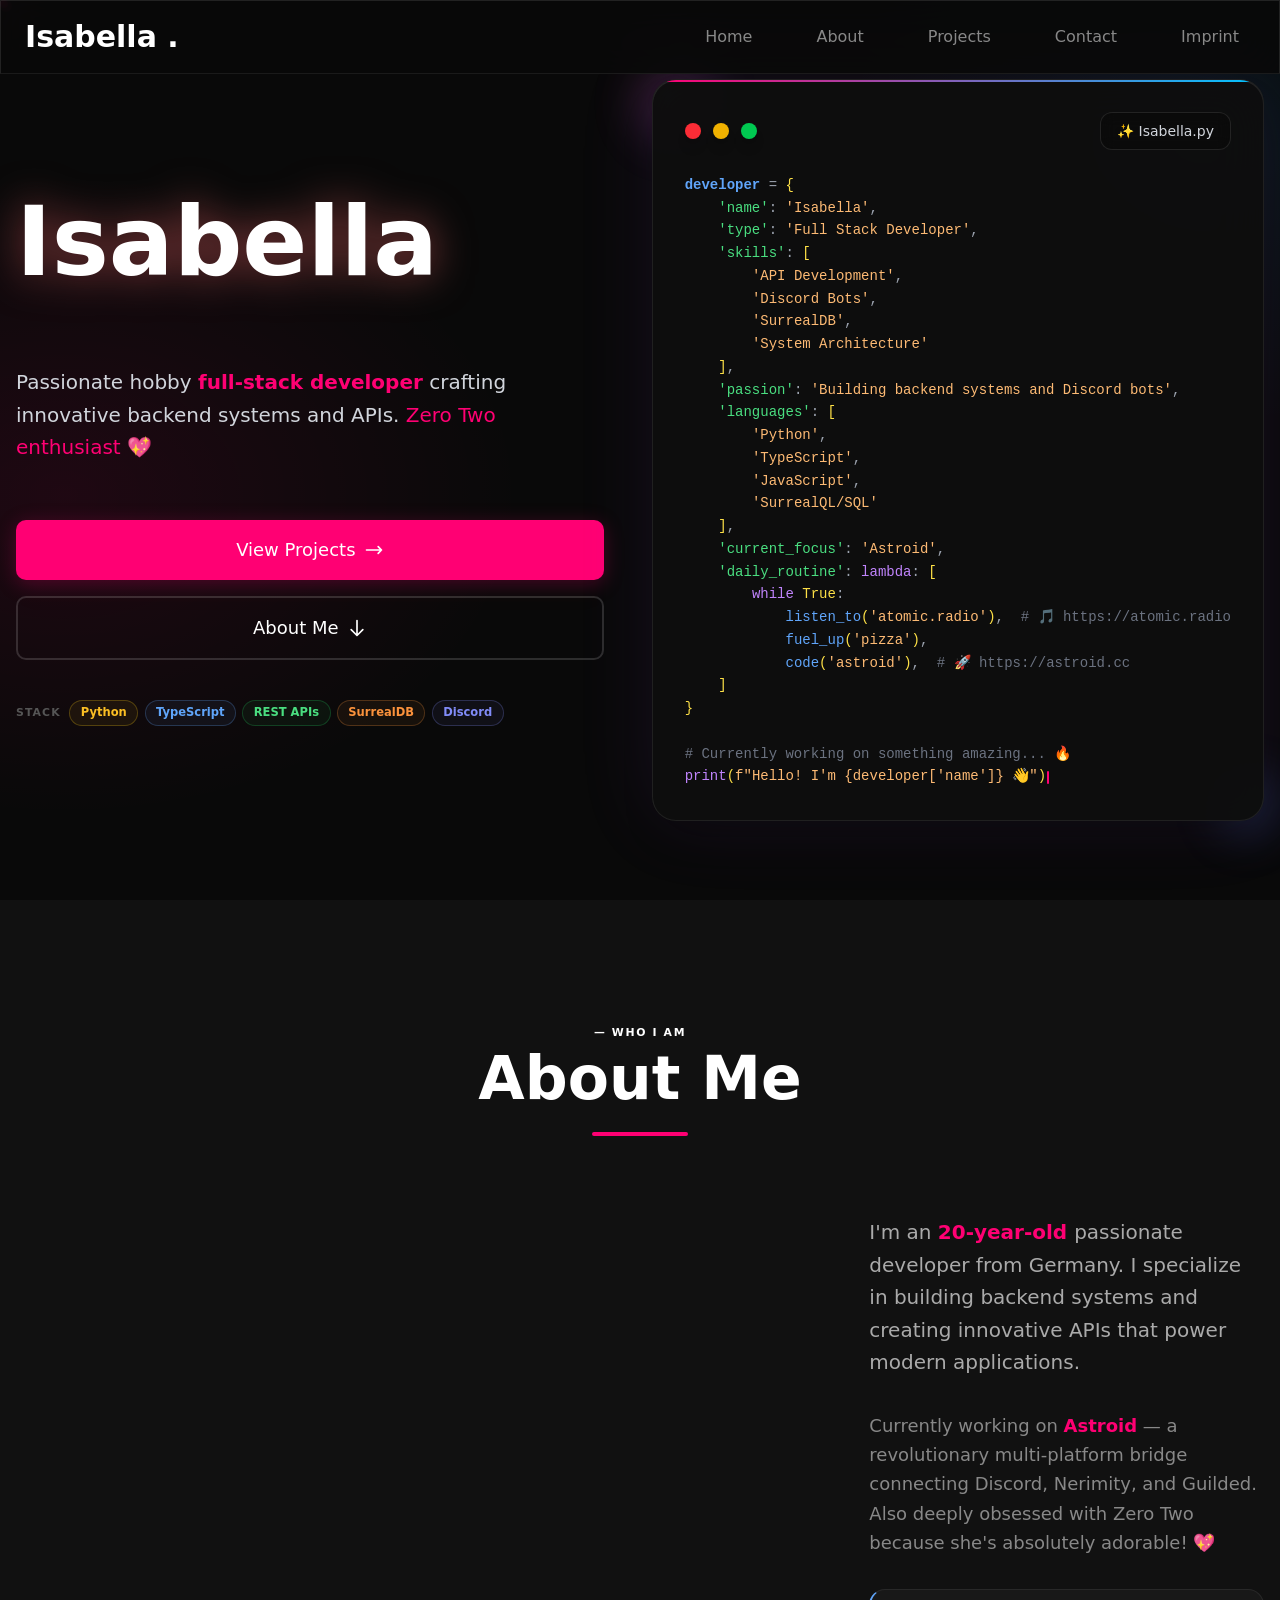
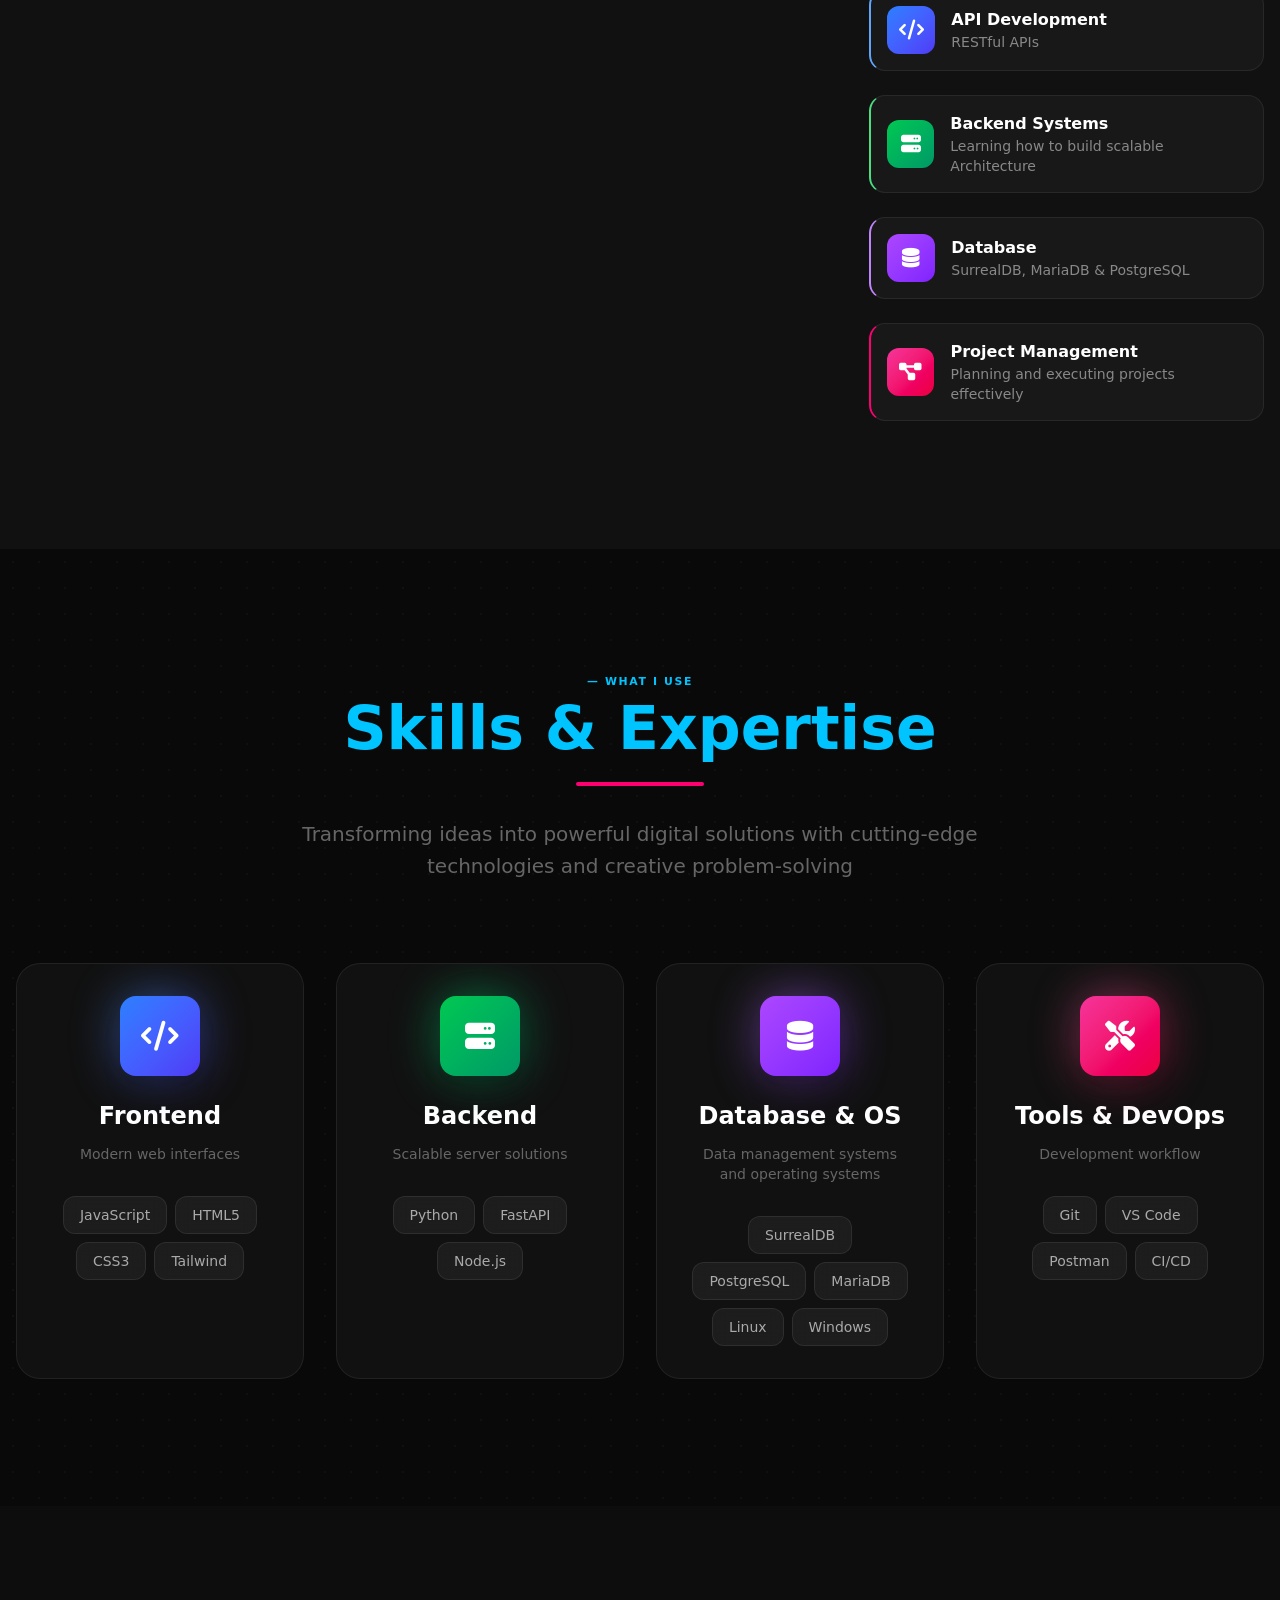
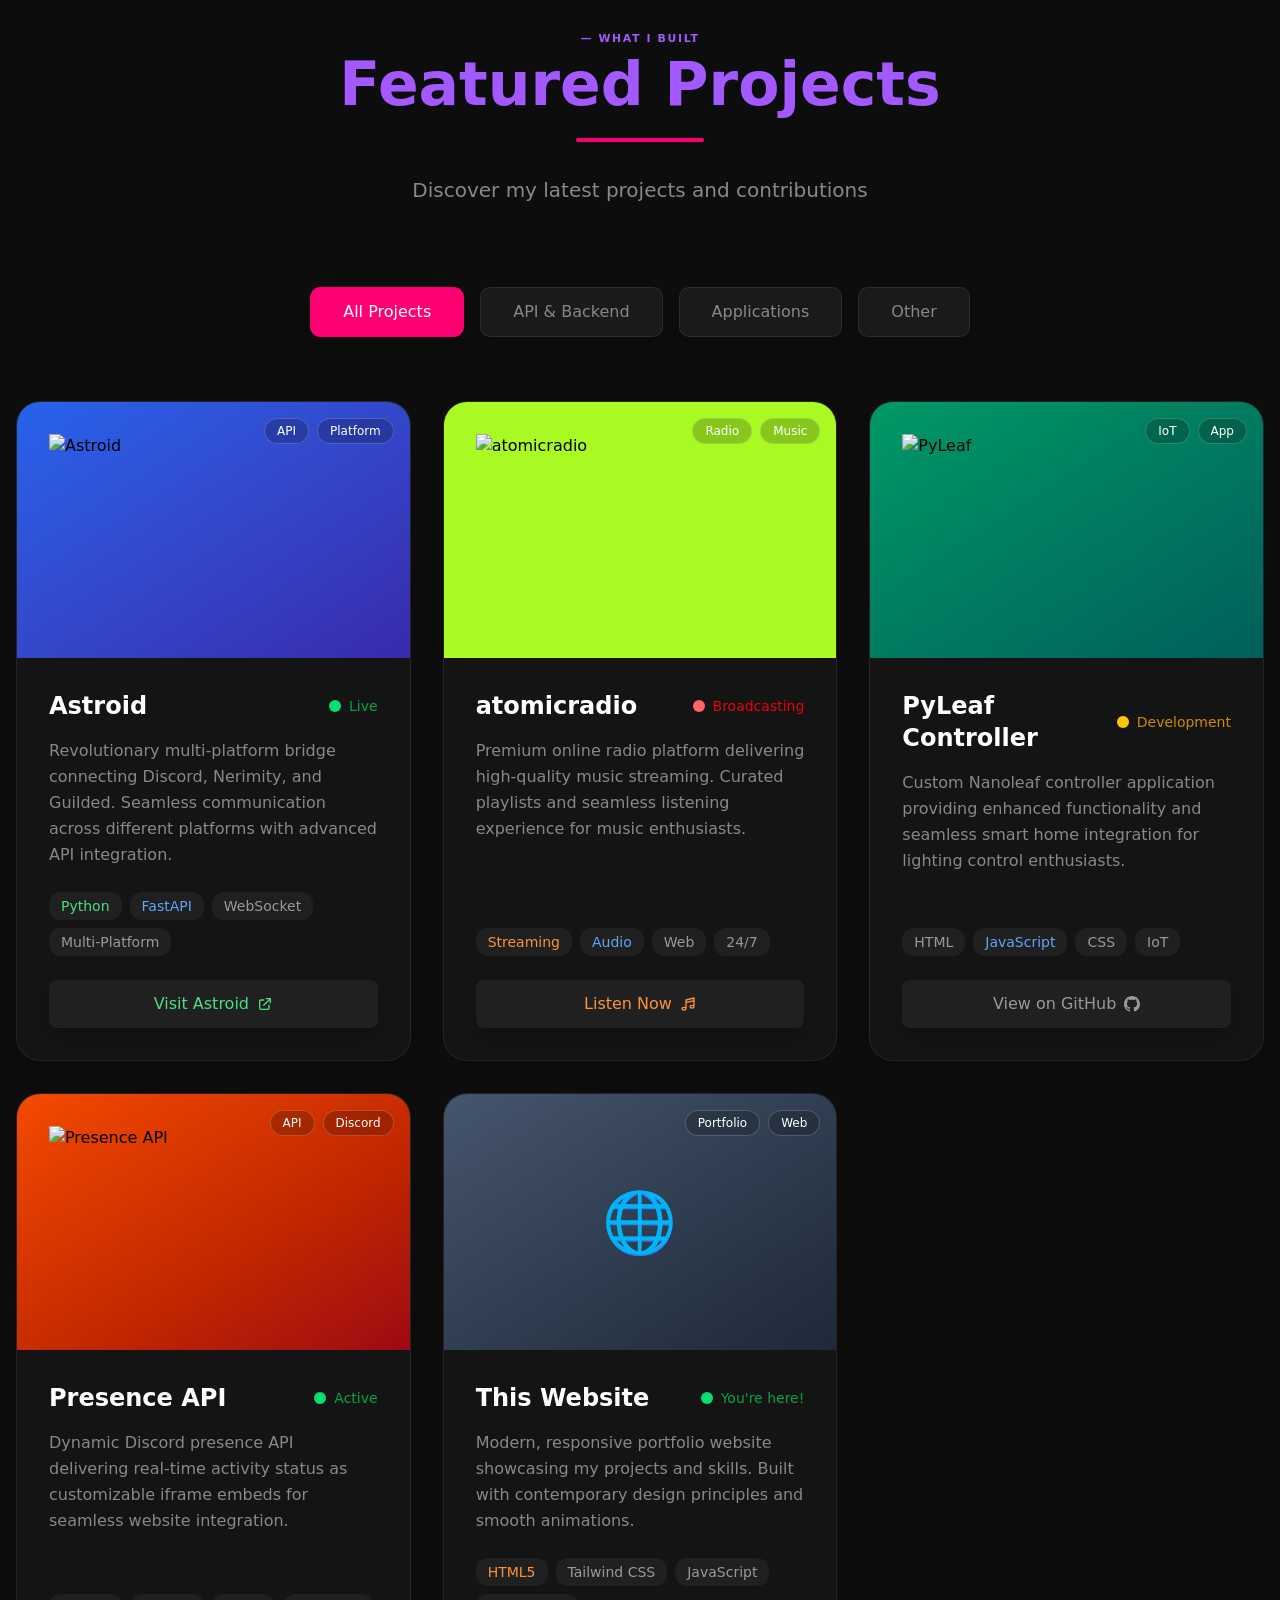
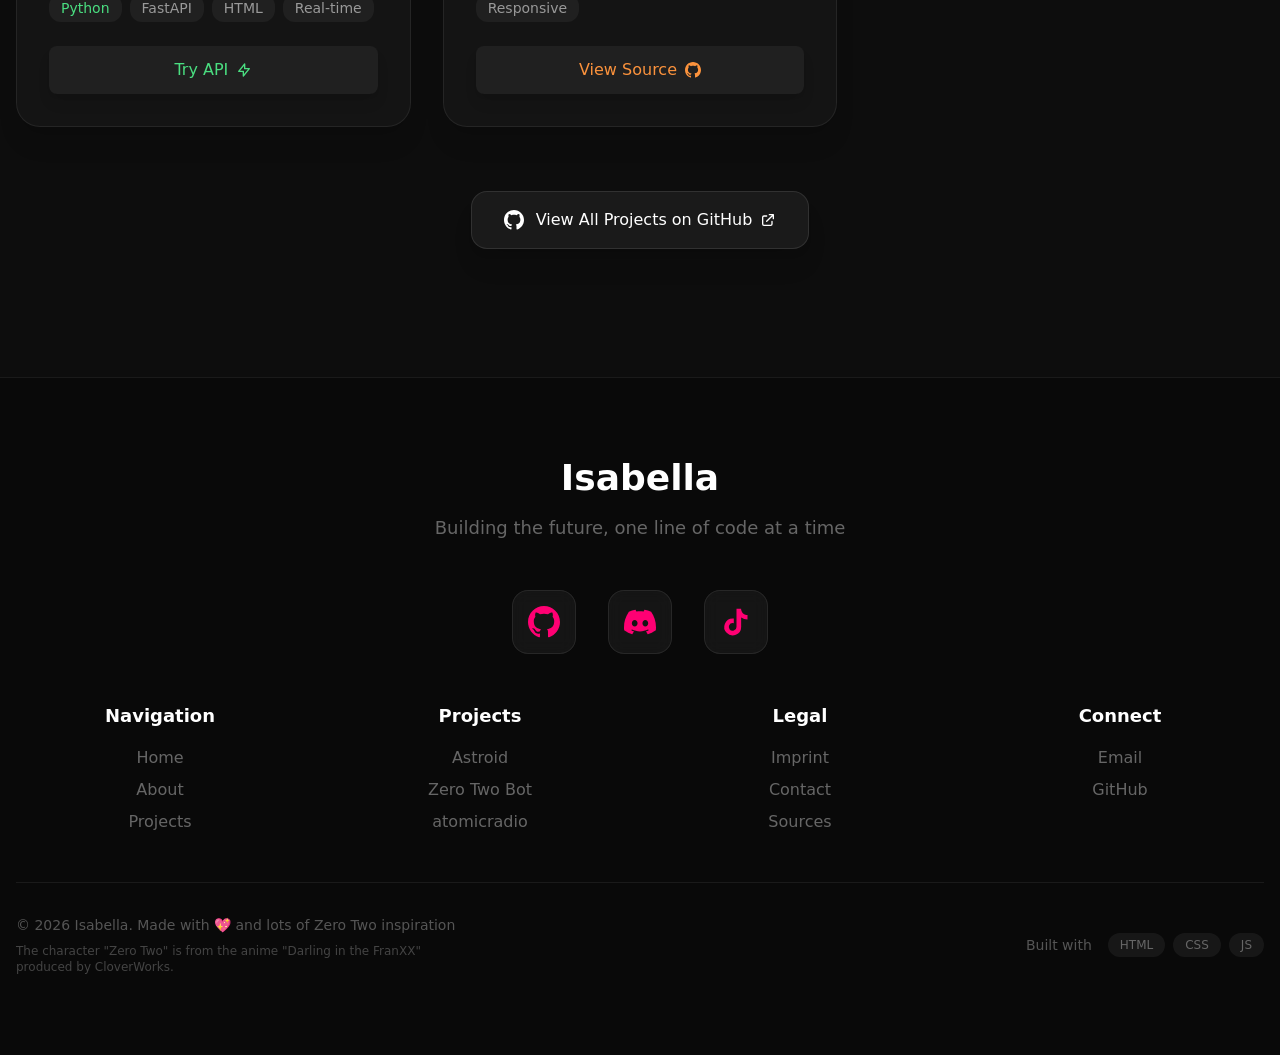
==== commit 605483ae: "update name" ====
--- a/index.html
+++ b/index.html
@@ -3,7 +3,7 @@
   <head>
     <meta charset="UTF-8" />
     <meta name="viewport" content="width=device-width, initial-scale=1.0" />
-    <title>Jasooon</title>
+    <title>Isaaa</title>
     <link
       rel="stylesheet"
       href="https://cdnjs.cloudflare.com/ajax/libs/font-awesome/6.4.0/css/all.min.css"
@@ -1125,7 +1125,7 @@
               href="#"
               class="text-3xl font-black bg-gradient-to-r from-pink-400 via-purple-400 to-indigo-400 text-transparent bg-clip-text hover:scale-105 transition-transform duration-300"
             >
-              Jason
+              Isabella
             </a>
 
             <!-- Desktop Menu -->
@@ -1317,7 +1317,7 @@
                 <h1
                   class="header-name md:text-7xl lg:text-8xl font-black text-transparent bg-clip-text leading-tight py-2 hover:scale-105 transition-all duration-500 drop-shadow-2xl"
                 >
-                  Jason
+                  Isabella
                 </h1>
                 <p
                   class="text-gray-300 text-xl leading-relaxed mt-8 fade-in max-w-lg"
@@ -1416,7 +1416,7 @@
                     <div
                       class="text-gray-300 text-sm px-4 py-2 rounded-xl bg-black/20 backdrop-blur-sm border border-white/10"
                     >
-                      <span class="text-pink-400">✨</span> jason.py
+                      <span class="text-pink-400">✨</span> Isabella.py
                     </div>
                   </div>
 
@@ -1424,7 +1424,7 @@
                   <pre
                     class="text-sm font-mono overflow-x-auto leading-relaxed"
                   ><code><span class="text-blue-400 font-semibold">developer</span> <span class="text-gray-400">=</span> <span class="text-yellow-300">{</span>
-    <span class="text-green-400">'name'</span><span class="text-gray-400">:</span> <span class="text-orange-300">'Jason'</span><span class="text-gray-400">,</span>
+    <span class="text-green-400">'name'</span><span class="text-gray-400">:</span> <span class="text-orange-300">'Isabella'</span><span class="text-gray-400">,</span>
     <span class="text-green-400">'type'</span><span class="text-gray-400">:</span> <span class="text-orange-300">'Full Stack Developer'</span><span class="text-gray-400">,</span>
     <span class="text-green-400">'skills'</span><span class="text-gray-400">:</span> <span class="text-yellow-300">[</span>
         <span class="text-orange-300">'API Development'</span><span class="text-gray-400">,</span> 
@@ -1941,7 +1941,7 @@
 
             // Remove everything after 10 seconds
             setTimeout(() => {
-              // Animate stripes disappearing
+              // Animate stripes dIsabellappearing
               const stripes = crackContainer.querySelectorAll(".defect-stripe");
               stripes.forEach((stripe, index) => {
                 setTimeout(() => {
@@ -3058,7 +3058,7 @@
               <h3
                 class="text-4xl font-black text-transparent bg-gradient-to-r from-pink-400 via-purple-400 to-indigo-400 bg-clip-text mb-4"
               >
-                Jason
+                Isabella
               </h3>
               <p class="text-gray-300 text-lg max-w-2xl mx-auto">
                 Building the future, one line of code at a time
@@ -3206,7 +3206,7 @@
                 <ul class="space-y-2">
                   <li>
                     <a
-                      href="mailto:jason@jesn.zip"
+                      href="mailto:Isabella@jesn.zip"
                       class="text-gray-300 hover:text-pink-400 transition-colors"
                       >Email</a
                     >
@@ -3234,7 +3234,7 @@
                     <script>
                       document.write(new Date().getFullYear());
                     </script>
-                    Jason. Made with 💖 and lots of Zero Two inspiration
+                    Isabella. Made with 💖 and lots of Zero Two inspiration
                   </p>
                   <p class="text-gray-500 text-xs max-w-md mx-auto md:mx-0">
                     The character "Zero Two" is from the anime "Darling in the
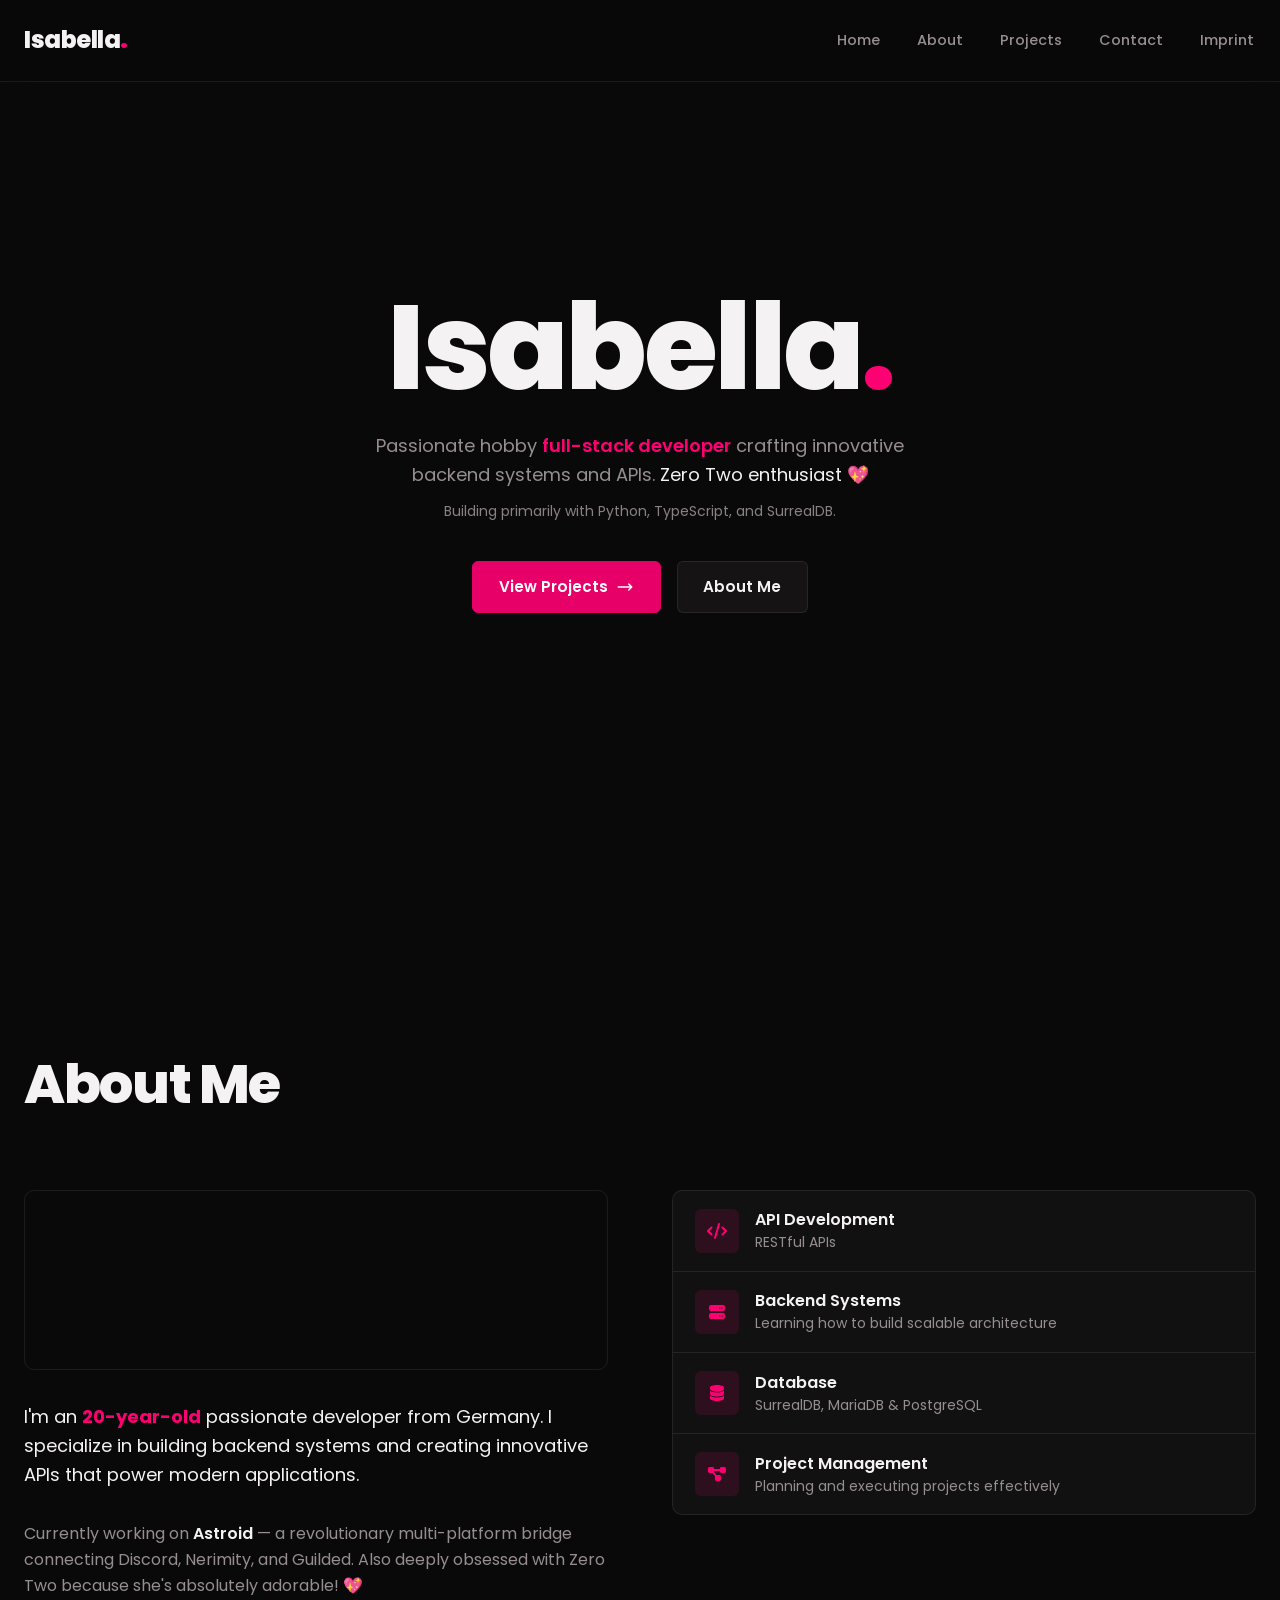
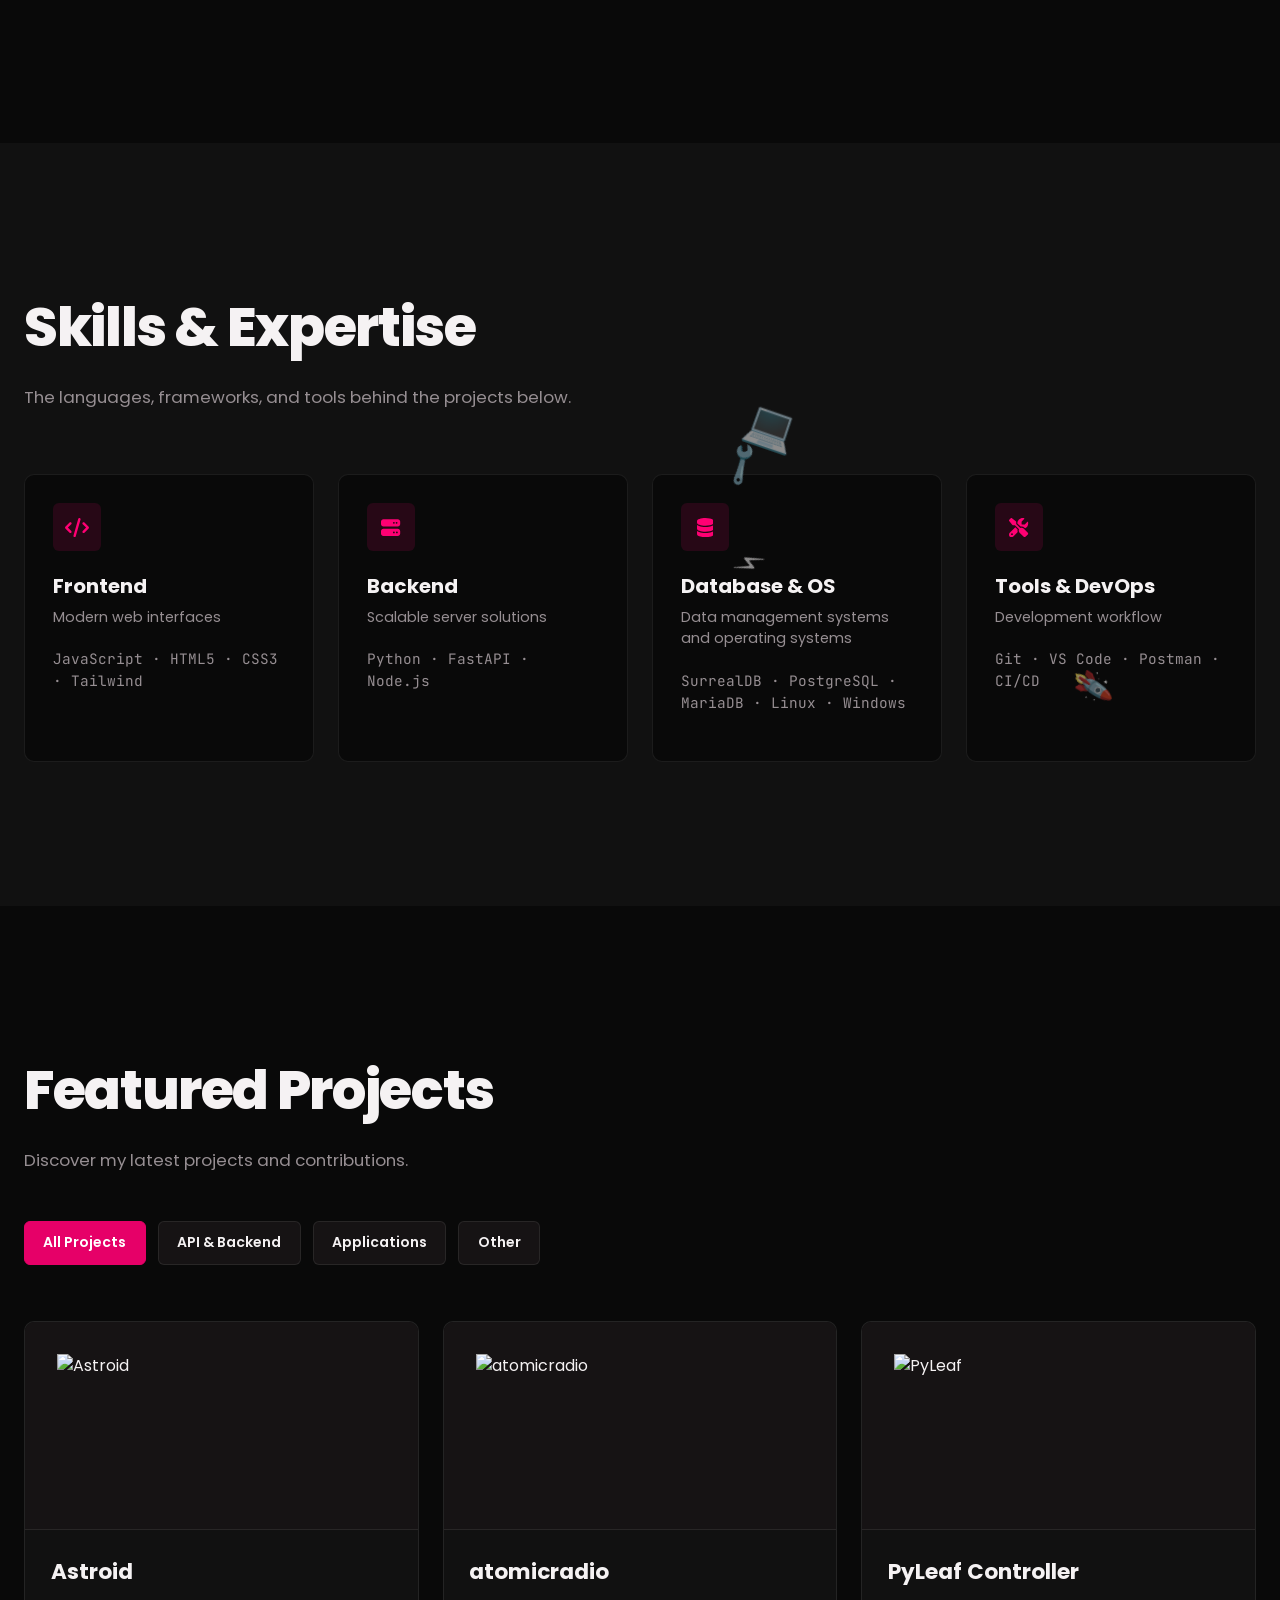
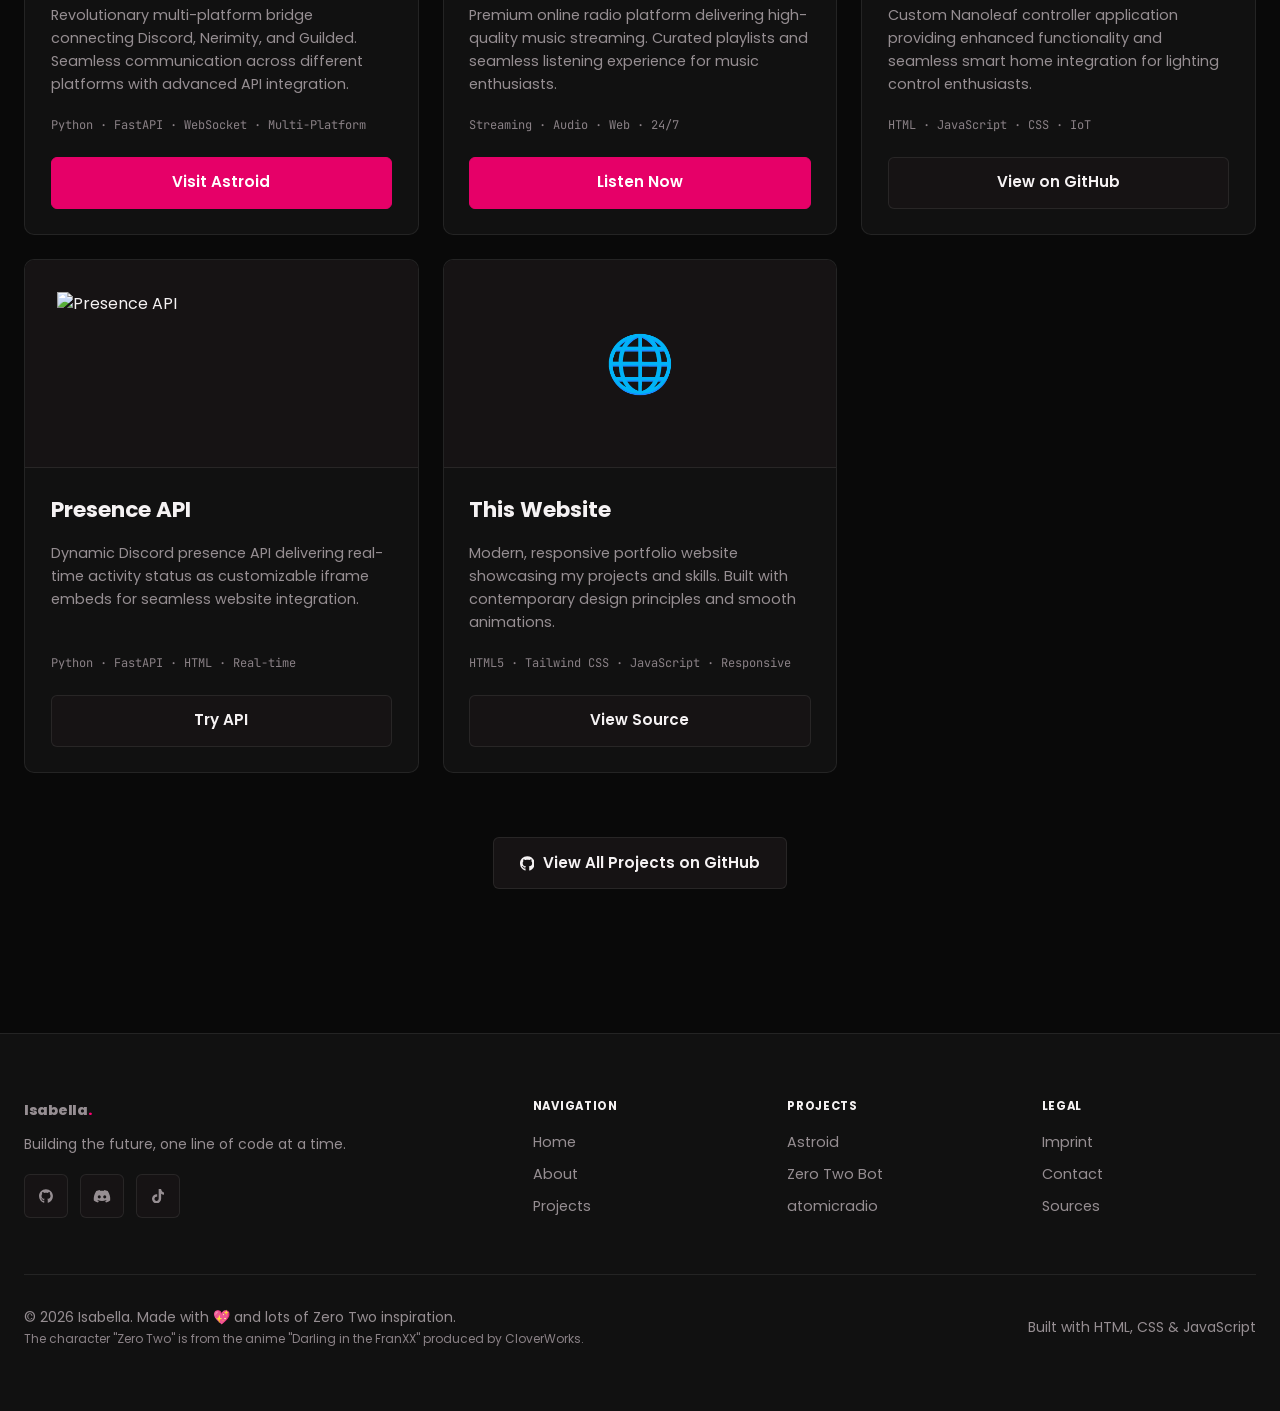
==== commit e9db9d99: "improve design" ====
--- a/index.html
+++ b/index.html
@@ -1,3416 +1,484 @@
-<!doctype html>
-<html lang="en">
-  <head>
-    <meta charset="UTF-8" />
-    <meta name="viewport" content="width=device-width, initial-scale=1.0" />
-    <title>Isaaa</title>
-    <link
-      rel="stylesheet"
-      href="https://cdnjs.cloudflare.com/ajax/libs/font-awesome/6.4.0/css/all.min.css"
-    />
-    <link
-      href="https://fonts.googleapis.com/css2?family=Poppins:wght@300;400;500;600;700;800&display=swap"
-      rel="stylesheet"
-    />
-    <link rel="stylesheet" href="./out.css" />
-    <style>
-      /* ═══════════════════════════════════════════════
-   SITE REDESIGN — Dark Theme + #ff0073 Accent
-═══════════════════════════════════════════════ */
-      :root {
-        --accent: #ff0073;
-        --adim: rgba(255, 0, 115, 0.12);
-        --aglow: rgba(255, 0, 115, 0.22);
-        --s1: #111111;
-        --s2: #181818;
-        --bd: rgba(255, 255, 255, 0.07);
-        --t2: #888888;
-        --t3: #555555;
-      }
-
-      /* ── Body ── */
-      body {
-        background: #090909 !important;
-      }
-
-      #loading-screen {
-        background: #090909 !important;
-      }
-
-      /* ── Navigation ── */
-      .nav-menu {
-        background: rgba(9, 9, 9, 0.9) !important;
-        border-bottom: 1px solid rgba(255, 255, 255, 0.07) !important;
-        backdrop-filter: blur(20px) !important;
-        -webkit-backdrop-filter: blur(20px) !important;
-      }
-
-      /* Logo — strip gradient, make white */
-      nav a.text-3xl {
-        background: none !important;
-        -webkit-background-clip: unset !important;
-        background-clip: unset !important;
-        -webkit-text-fill-color: #fff !important;
-        color: #fff !important;
-        font-weight: 800 !important;
-      }
-
-      nav a.text-3xl::after {
-        content: ".";
-        color: #ff0073;
-      }
-
-      /* Nav links */
-      .nav-link {
-        color: #888 !important;
-        font-weight: 500 !important;
-      }
-
-      .nav-link:hover {
-        color: #fff !important;
-      }
-
-      /* Kill the span underline spans and use ::after on .nav-link instead */
-      .nav-link .absolute.bottom-0 {
-        display: none !important;
-      }
-
-      .nav-link::after {
-        content: "";
-        position: absolute !important;
-        bottom: -4px !important;
-        left: 0 !important;
-        width: 0 !important;
-        height: 2px !important;
-        background: #ff0073 !important;
-        transition: width 0.3s ease !important;
-        border-radius: 2px !important;
-      }
-
-      .nav-link:hover::after {
-        width: 100% !important;
-      }
-
-      /* Mobile menu */
-      #mobile-menu > div {
-        background: #181818 !important;
-        border-color: rgba(255, 255, 255, 0.07) !important;
-      }
-
-      #mobile-menu-button {
-        background: #181818 !important;
-        border: 1px solid rgba(255, 255, 255, 0.08) !important;
-      }
-
-      /* ── Hero ── */
-      #hero {
-        background: #090909 !important;
-        background-image: none !important;
-      }
-
-      /* Remove the three blob divs inside hero */
-      #hero > .absolute.inset-0.z-0 > div {
-        display: none !important;
-      }
-
-      /* Floating particles — keep but recolor */
-      .particle {
-        opacity: 0.6 !important;
-      }
-
-      .bg-pink-400\/60 {
-        background: rgba(255, 0, 115, 0.5) !important;
-      }
-
-      .bg-purple-400\/60 {
-        background: rgba(255, 0, 115, 0.3) !important;
-      }
-
-      .bg-blue-400\/60 {
-        background: rgba(255, 0, 115, 0.35) !important;
-      }
-
-      .bg-indigo-400\/60 {
-        background: rgba(255, 0, 115, 0.2) !important;
-      }
-
-      /* Hero name */
-      .header-name {
-        background: none !important;
-        -webkit-background-clip: unset !important;
-        background-clip: unset !important;
-        -webkit-text-fill-color: #fff !important;
-        color: #fff !important;
-      }
-
-      /* Hero text accents */
-      #hero .text-pink-400 {
-        color: #ff0073 !important;
-      }
-
-      #hero .text-purple-400 {
-        color: #ff0073 !important;
-      }
-
-      /* Hero CTA buttons */
-      #hero a.bg-gradient-to-r,
-      #hero a.group.relative {
-        background: #ff0073 !important;
-        background-image: none !important;
-        border-radius: 10px !important;
-        box-shadow: 0 4px 20px rgba(255, 0, 115, 0.25) !important;
-      }
-
-      #hero a.group.relative > .absolute {
-        display: none !important;
-      }
-
-      #hero a.group.relative:hover {
-        background: #cc005c !important;
-      }
-
-      #hero a.border-2 {
-        background: transparent !important;
-        border-color: rgba(255, 255, 255, 0.15) !important;
-        border-radius: 10px !important;
-      }
-
-      #hero a.border-2:hover {
-        background: rgba(255, 255, 255, 0.06) !important;
-        border-color: rgba(255, 0, 115, 0.4) !important;
-      }
-
-      /* Code editor */
-      .code-editor-modern {
-        background: rgba(14, 14, 14, 0.95) !important;
-        border: 1px solid rgba(255, 255, 255, 0.08) !important;
-      }
-
-      /* Keep code syntax highlighting intact */
-      pre code .text-blue-400 {
-        color: #60a5fa !important;
-        -webkit-text-fill-color: #60a5fa !important;
-      }
-
-      pre code .text-green-400 {
-        color: #4ade80 !important;
-        -webkit-text-fill-color: #4ade80 !important;
-      }
-
-      pre code .text-orange-300 {
-        color: #fdba74 !important;
-        -webkit-text-fill-color: #fdba74 !important;
-      }
-
-      pre code .text-yellow-300 {
-        color: #fde047 !important;
-        -webkit-text-fill-color: #fde047 !important;
-      }
-
-      pre code .text-gray-400 {
-        color: #9ca3af !important;
-        -webkit-text-fill-color: #9ca3af !important;
-      }
-
-      pre code .text-gray-500 {
-        color: #6b7280 !important;
-        -webkit-text-fill-color: #6b7280 !important;
-      }
-
-      pre code .text-purple-400 {
-        color: #c084fc !important;
-        -webkit-text-fill-color: #c084fc !important;
-      }
-
-      /* ── Wave divider — hide it ── */
-      #wave-divider1 {
-        display: none !important;
-      }
-
-      /* ── My Creations section ── */
-      section:not(#hero):not(#about):not(#skills):not(#projects):not(
-          .relative.bg-gradient-to-br.from-gray-50
-        ) {
-        background: #0d0d0d !important;
-        background-image: none !important;
-      }
-
-      /* Catch it by the gradient class combo */
-      .bg-gradient-to-br.from-\[#0F0C29\] {
-        background: #0d0d0d !important;
-        background-image: none !important;
-      }
-
-      /* Dropdown */
-      #dropdownButton {
-        background: #1a1a1a !important;
-        border-color: rgba(255, 255, 255, 0.08) !important;
-        color: #fff !important;
-      }
-
-      #dropdownOptions {
-        background: #111 !important;
-        border-color: rgba(255, 255, 255, 0.08) !important;
-      }
-
-      #dropdownOptions li:hover {
-        background: rgba(255, 255, 255, 0.05) !important;
-      }
-
-      #dropdownOptions .w-2.h-2 {
-        background: #ff0073 !important;
-      }
-
-      /* Showcase card */
-      .showcase-card {
-        background: rgba(18, 18, 18, 0.95) !important;
-        border: 1px solid rgba(255, 255, 255, 0.08) !important;
-      }
-
-      /* Chat */
-      #chat-wrapper {
-        background: rgba(0, 0, 0, 0.5) !important;
-        border-color: rgba(255, 255, 255, 0.07) !important;
-      }
-
-      #command-interface {
-        background: #181818 !important;
-        border-color: rgba(255, 255, 255, 0.08) !important;
-        color: #fff !important;
-      }
-
-      #command-interface:focus {
-        border-color: #ff0073 !important;
-        box-shadow: 0 0 0 3px rgba(255, 0, 115, 0.12) !important;
-      }
-
-      /* Zero Two card link */
-      .from-\[#0F0C29\] a.bg-gradient-to-r,
-      .showcase-card a.bg-gradient-to-r {
-        background: #ff0073 !important;
-        background-image: none !important;
-        border-radius: 10px !important;
-      }
-
-      .showcase-card a.bg-gradient-to-r:hover {
-        background: #cc005c !important;
-      }
-
-      /* ── About section ── */
-      #about {
-        background: #111111 !important;
-        background-image: none !important;
-      }
-
-      #about > .absolute {
-        display: none !important;
-      }
-
-      #about h2 {
-        background: none !important;
-        -webkit-background-clip: unset !important;
-        background-clip: unset !important;
-        -webkit-text-fill-color: #fff !important;
-        color: #fff !important;
-      }
-
-      /* About prose text */
-      #about .text-gray-700 {
-        color: #aaaaaa !important;
-      }
-
-      #about .text-gray-600 {
-        color: #888888 !important;
-      }
-
-      #about .text-purple-600 {
-        color: #ff0073 !important;
-      }
-
-      /* Gradient text spans inside about */
-      #about .font-bold.text-transparent {
-        background: none !important;
-        -webkit-background-clip: unset !important;
-        background-clip: unset !important;
-        -webkit-text-fill-color: #ff0073 !important;
-        color: #ff0073 !important;
-      }
-
-      /* Skill items in about */
-      .skill-item .flex.items-center.p-4 {
-        background: #181818 !important;
-        border-color: rgba(255, 255, 255, 0.07) !important;
-      }
-
-      .skill-item .flex.items-center.p-4:hover {
-        border-color: rgba(255, 0, 115, 0.3) !important;
-        box-shadow: 0 4px 20px rgba(255, 0, 115, 0.1) !important;
-      }
-
-      .skill-item h4 {
-        color: #fff !important;
-      }
-
-      .skill-item p.text-gray-600 {
-        color: #888 !important;
-      }
-
-      /* ── About wave top ── */
-      #about > .absolute.top-0 {
-        display: none !important;
-      }
-
-      /* ── Skills section ── */
-      #skills {
-        background: #090909 !important;
-        background-image: none !important;
-      }
-
-      #skills > .absolute {
-        display: none !important;
-      }
-
-      /* Skill card */
-      .skill-card-modern {
-        background: #111 !important;
-        border: 1px solid rgba(255, 255, 255, 0.07) !important;
-      }
-
-      .skill-card-modern:hover {
-        border-color: rgba(255, 0, 115, 0.4) !important;
-        box-shadow: 0 8px 40px rgba(255, 0, 115, 0.15) !important;
-      }
-
-      /* Icon glow stays colorful */
-      /* Skill tags — neutralize colors */
-      .skill-card-modern .rounded-xl {
-        background: rgba(255, 255, 255, 0.05) !important;
-        border: 1px solid rgba(255, 255, 255, 0.08) !important;
-        color: #aaa !important;
-      }
-
-      /* ── Projects section ── */
-      #projects {
-        background: #0d0d0d !important;
-        background-image: none !important;
-      }
-
-      #projects > .absolute {
-        display: none !important;
-      }
-
-      #projects .text-gray-600 {
-        color: #888 !important;
-      }
-
-      /* Filter buttons */
-      .filter-btn {
-        background: #1a1a1a !important;
-        background-image: none !important;
-        border: 1px solid rgba(255, 255, 255, 0.08) !important;
-        color: #888 !important;
-        border-radius: 10px !important;
-        backdrop-filter: none !important;
-      }
-
-      .filter-btn:hover,
-      .filter-btn.active {
-        background: #ff0073 !important;
-        border-color: #ff0073 !important;
-        color: #fff !important;
-      }
-
-      /* Project cards */
-      .project-card {
-        background: #141414 !important;
-        border: 1px solid rgba(255, 255, 255, 0.07) !important;
-      }
-
-      .project-card:hover {
-        border-color: rgba(255, 0, 115, 0.3) !important;
-        box-shadow: 0 12px 40px rgba(255, 0, 115, 0.12) !important;
-      }
-
-      .project-card .text-gray-600,
-      .project-card .text-gray-800 {
-        color: #aaa !important;
-      }
-
-      .project-card h3 {
-        color: #fff !important;
-        background: none !important;
-        -webkit-background-clip: unset !important;
-        background-clip: unset !important;
-        -webkit-text-fill-color: #fff !important;
-      }
-
-      .project-card:hover h3 {
-        -webkit-text-fill-color: #ff0073 !important;
-        color: #ff0073 !important;
-      }
-
-      /* Tech stack pills */
-      .project-card .rounded-xl[class*="bg-"] {
-        background: rgba(255, 255, 255, 0.05) !important;
-        color: #999 !important;
-      }
-
-      /* Card action buttons */
-      .project-card a.flex-1 {
-        background: #ff0073 !important;
-        background-image: none !important;
-        border-radius: 8px !important;
-        color: #fff !important;
-      }
-
-      .project-card a.flex-1:hover {
-        background: #cc005c !important;
-        box-shadow: 0 4px 20px rgba(255, 0, 115, 0.3) !important;
-        transform: translateY(-1px) !important;
-      }
-
-      /* View all on GitHub */
-      .bg-gradient-to-r.from-gray-800 {
-        background: #1a1a1a !important;
-        background-image: none !important;
-        border: 1px solid rgba(255, 255, 255, 0.1) !important;
-      }
-
-      .bg-gradient-to-r.from-gray-800:hover {
-        background: #222 !important;
-        border-color: rgba(255, 0, 115, 0.3) !important;
-      }
-
-      /* ── Global: all gradient text headings → white ── */
-      h1.text-transparent,
-      h2.text-transparent,
-      h3.text-transparent {
-        background: none !important;
-        -webkit-background-clip: unset !important;
-        background-clip: unset !important;
-        -webkit-text-fill-color: #fff !important;
-        color: #fff !important;
-      }
-
-      /* ── Accent bars ── */
-      .h-1.bg-gradient-to-r {
-        background: #ff0073 !important;
-        background-image: none !important;
-      }
-
-      /* ── Footer ── */
-      footer.relative {
-        background: #090909 !important;
-        background-image: none !important;
-        border-top: 1px solid rgba(255, 255, 255, 0.07) !important;
-      }
-
-      footer.relative > .absolute {
-        display: none !important;
-      }
-
-      footer h3 {
-        background: none !important;
-        -webkit-background-clip: unset !important;
-        background-clip: unset !important;
-        -webkit-text-fill-color: #fff !important;
-        color: #fff !important;
-      }
-
-      footer h4 {
-        color: #fff !important;
-      }
-
-      footer .text-gray-300,
-      footer li a.text-gray-300 {
-        color: #666 !important;
-      }
-
-      footer li a.text-gray-300:hover {
-        color: #ff0073 !important;
-      }
-
-      footer .text-gray-400 {
-        color: #555 !important;
-      }
-
-      footer .text-gray-500 {
-        color: #444 !important;
-      }
-
-      footer .border-white\/10 {
-        border-color: rgba(255, 255, 255, 0.07) !important;
-      }
-
-      footer .bg-white\/10 {
-        background: rgba(255, 255, 255, 0.05) !important;
-      }
-
-      footer .border-white\/20 {
-        border-color: rgba(255, 255, 255, 0.08) !important;
-      }
-
-      /* Social icons in footer */
-      footer .group {
-        border-color: rgba(255, 255, 255, 0.08) !important;
-      }
-
-      footer .group:hover {
-        border-color: rgba(255, 0, 115, 0.4) !important;
-        background: rgba(255, 0, 115, 0.08) !important;
-      }
-
-      footer .group-hover\:text-pink-400 {
-        color: #ff0073 !important;
-      }
-
-      footer .group-hover\:text-purple-400 {
-        color: #ff0073 !important;
-      }
-
-      footer .group-hover\:text-indigo-400 {
-        color: #ff0073 !important;
-      }
-
-      footer .px-3.py-1.bg-white\/10 {
-        background: rgba(255, 255, 255, 0.06) !important;
-        color: #666 !important;
-      }
-
-      /* Footer built-with pills */
-      footer .text-gray-400.text-sm {
-        color: #555 !important;
-      }
-
-      /* ── Pink text globally ── */
-      .text-pink-400 {
-        color: #ff0073 !important;
-      }
-
-      .hover\:text-pink-400:hover {
-        color: #ff0073 !important;
-      }
-    </style>
-
-    <style>
-      /* ═══════════════════════════════════════════════
-   CHARACTER LAYER — Animations, Color accents
-═══════════════════════════════════════════════ */
-
-      /* Secondary palette */
-      :root {
-        --cyan: #00c4ff;
-        --purple: #a259ff;
-        --green: #22c55e;
-        --orange: #fb923c;
-      }
-
-      /* ── Hero ambient gradient ── */
-      #hero::before {
-        content: "";
-        position: absolute;
-        inset: 0;
-        background:
-          radial-gradient(
-            ellipse 55% 55% at 5% 55%,
-            rgba(255, 0, 115, 0.09) 0%,
-            transparent 65%
-          ),
-          radial-gradient(
-            ellipse 45% 50% at 95% 15%,
-            rgba(0, 196, 255, 0.06) 0%,
-            transparent 65%
-          );
-        pointer-events: none;
-        z-index: 0;
-      }
-
-      /* ── Hero badge ── */
-      .hero-badge {
-        display: inline-flex;
-        align-items: center;
-        gap: 0.45rem;
-        padding: 0.3rem 0.85rem;
-        background: rgba(34, 197, 94, 0.08);
-        border: 1px solid rgba(34, 197, 94, 0.25);
-        border-radius: 999px;
-        font-size: 0.75rem;
-        font-weight: 600;
-        color: #86efac;
-        margin-bottom: 1.25rem;
-        opacity: 0;
-        animation: fadeInUp 0.6s ease 0.2s forwards;
-        width: fit-content;
-      }
-
-      .hero-badge-dot {
-        width: 7px;
-        height: 7px;
-        border-radius: 50%;
-        background: #22c55e;
-        box-shadow: 0 0 0 0 rgba(34, 197, 94, 0.5);
-        animation: badge-ping 2s ease-in-out infinite;
-      }
-
-      @keyframes badge-ping {
-        0%,
-        100% {
-          box-shadow: 0 0 0 0 rgba(34, 197, 94, 0.5);
-        }
-
-        50% {
-          box-shadow: 0 0 0 6px rgba(34, 197, 94, 0);
-        }
-      }
-
-      /* ── Hero name entrance ── */
-      .header-name {
-        opacity: 0;
-        animation: heroIn 0.9s cubic-bezier(0.16, 1, 0.3, 1) 0.5s forwards !important;
-      }
-
-      @keyframes heroIn {
-        from {
-          opacity: 0;
-          transform: translateY(24px);
-        }
-
-        to {
-          opacity: 1;
-          transform: translateY(0);
-        }
-      }
-
-      /* ── Hero description ── */
-      #hero .fade-in {
-        opacity: 0;
-        animation: fadeInUp 0.7s ease 0.9s forwards;
-      }
-
-      /* ── Hero buttons ── */
-      #hero .flex.flex-col.sm\:flex-row {
-        opacity: 0;
-        animation: fadeInUp 0.7s ease 1.1s forwards;
-      }
-
-      @keyframes fadeInUp {
-        from {
-          opacity: 0;
-          transform: translateY(14px);
-        }
-
-        to {
-          opacity: 1;
-          transform: translateY(0);
-        }
-      }
-
-      /* ── Tech pills row ── */
-      .hero-tech-row {
-        display: flex;
-        align-items: center;
-        flex-wrap: wrap;
-        gap: 0.4rem;
-        margin-top: 1.5rem;
-        opacity: 0;
-        animation: fadeInUp 0.7s ease 1.3s forwards;
-      }
-
-      .hero-tech-label {
-        font-size: 0.68rem;
-        font-weight: 700;
-        color: #555;
-        text-transform: uppercase;
-        letter-spacing: 0.1em;
-        margin-right: 0.15rem;
-      }
-
-      .tech-pill {
-        padding: 0.22rem 0.65rem;
-        border-radius: 999px;
-        font-size: 0.72rem;
-        font-weight: 600;
-        border: 1px solid rgba(255, 255, 255, 0.08);
-        background: rgba(255, 255, 255, 0.04);
-        color: #666;
-        transition: all 0.2s ease;
-        cursor: default;
-        user-select: none;
-      }
-
-      .tech-pill:hover {
-        background: rgba(255, 0, 115, 0.1);
-        border-color: rgba(255, 0, 115, 0.3);
-        color: #ff0073;
-        transform: translateY(-1px);
-      }
-
-      .tech-pill.py {
-        border-color: rgba(250, 204, 21, 0.25);
-        color: #fbbf24;
-        background: rgba(250, 204, 21, 0.06);
-      }
-
-      .tech-pill.api {
-        border-color: rgba(34, 197, 94, 0.25);
-        color: #4ade80;
-        background: rgba(34, 197, 94, 0.06);
-      }
-
-      .tech-pill.ts {
-        border-color: rgba(96, 165, 250, 0.25);
-        color: #60a5fa;
-        background: rgba(96, 165, 250, 0.06);
-      }
-
-      .tech-pill.db {
-        border-color: rgba(251, 146, 60, 0.25);
-        color: #fb923c;
-        background: rgba(251, 146, 60, 0.06);
-      }
-
-      .tech-pill.dc {
-        border-color: rgba(129, 140, 248, 0.25);
-        color: #818cf8;
-        background: rgba(129, 140, 248, 0.06);
-      }
-
-      /* ── Scroll hint ── */
-      .scroll-hint {
-        position: absolute;
-        bottom: 2.5rem;
-        left: 50%;
-        transform: translateX(-50%);
-        display: flex;
-        flex-direction: column;
-        align-items: center;
-        gap: 4px;
-        opacity: 0;
-        animation: fadeInUp 0.6s ease 1.6s forwards;
-        z-index: 10;
-        cursor: pointer;
-      }
-
-      .scroll-hint-line {
-        width: 1px;
-        height: 32px;
-        background: linear-gradient(
-          to bottom,
-          transparent,
-          rgba(255, 255, 255, 0.3)
-        );
-        animation: line-grow 1.8s ease-in-out infinite;
-      }
-
-      @keyframes line-grow {
-        0%,
-        100% {
-          transform: scaleY(0.5);
-          opacity: 0.3;
-        }
-
-        50% {
-          transform: scaleY(1);
-          opacity: 1;
-        }
-      }
-
-      .scroll-hint-dot-s {
-        width: 5px;
-        height: 5px;
-        border-radius: 50%;
-        background: #ff0073;
-        animation: dot-fall 1.8s ease-in-out infinite;
-      }
-
-      @keyframes dot-fall {
-        0%,
-        100% {
-          transform: translateY(-4px);
-          opacity: 0;
-        }
-
-        50% {
-          transform: translateY(4px);
-          opacity: 1;
-        }
-      }
-
-      /* ── Animated gradient border on code editor ── */
-      .code-editor-modern::before {
-        content: "";
-        position: absolute;
-        top: 0;
-        left: 0;
-        right: 0;
-        height: 2px;
-        background: linear-gradient(90deg, #ff0073, #00c4ff, #a259ff, #ff0073);
-        background-size: 300% 100%;
-        animation: grad-slide 4s linear infinite;
-        border-radius: 1rem 1rem 0 0;
-        z-index: 1;
-      }
-
-      @keyframes grad-slide {
-        to {
-          background-position: -300% 0;
-        }
-      }
-
-      .code-editor-modern {
-        position: relative !important;
-        overflow: hidden !important;
-      }
-
-      /* ── Cursor blink in code editor ── */
-      .code-cursor {
-        display: inline-block;
-        width: 2px;
-        height: 0.95em;
-        background: #ff0073;
-        margin-left: 1px;
-        vertical-align: text-bottom;
-        animation: cursor-blink 1.1s step-end infinite;
-        border-radius: 1px;
-      }
-
-      @keyframes cursor-blink {
-        0%,
-        100% {
-          opacity: 1;
-        }
-
-        50% {
-          opacity: 0;
-        }
-      }
-
-      /* ── Section eyebrow tags (via CSS ::before) ── */
-      #about .text-center > h2::before,
-      #skills .text-center > h2::before,
-      #projects .text-center > h2::before {
-        display: block;
-        font-size: 0.68rem;
-        font-weight: 700;
-        letter-spacing: 0.15em;
-        text-transform: uppercase;
-        margin-bottom: 0.6rem;
-      }
-
-      #about .text-center > h2::before {
-        content: "— Who I am";
-        color: #ff0073;
-      }
-
-      #skills .text-center > h2::before {
-        content: "— What I use";
-        color: var(--cyan);
-      }
-
-      #projects .text-center > h2::before {
-        content: "— What I built";
-        color: var(--purple);
-      }
-
-      /* ── Skills section — grid dots ── */
-      #skills::before {
-        content: "";
-        position: absolute;
-        inset: 0;
-        background-image: radial-gradient(
-          rgba(255, 255, 255, 0.028) 1px,
-          transparent 1px
-        );
-        background-size: 26px 26px;
-        pointer-events: none;
-        z-index: 0;
-      }
-
-      /* Skill cards secondary colors */
-      #skills .text-center > h2 {
-        color: var(--cyan) !important;
-        -webkit-text-fill-color: var(--cyan) !important;
-      }
-
-      #skills .text-gray-300 {
-        color: #666 !important;
-      }
-
-      /* ── About stats ── */
-      .about-stats {
-        display: grid;
-        grid-template-columns: repeat(3, 1fr);
-        gap: 1px;
-        background: rgba(255, 255, 255, 0.06);
-        border: 1px solid rgba(255, 255, 255, 0.06);
-        border-radius: 14px;
-        overflow: hidden;
-        margin-bottom: 2rem;
-      }
-
-      .stat-item {
-        text-align: center;
-        padding: 1.25rem 0.75rem;
-        background: #111;
-      }
-
-      .stat-num {
-        display: block;
-        font-size: 2.2rem;
-        font-weight: 800;
-        line-height: 1;
-        margin-bottom: 0.3rem;
-        color: #ff0073;
-        font-feature-settings: "tnum";
-      }
-
-      .stat-label {
-        font-size: 0.7rem;
-        color: #555;
-        font-weight: 600;
-        text-transform: uppercase;
-        letter-spacing: 0.08em;
-      }
-
-      /* ── Currently building card ── */
-      .building-card {
-        display: flex;
-        align-items: flex-start;
-        gap: 0.85rem;
-        padding: 1rem 1.25rem;
-        background: linear-gradient(
-          135deg,
-          rgba(255, 0, 115, 0.06),
-          rgba(162, 89, 255, 0.06)
-        );
-        border: 1px solid rgba(255, 0, 115, 0.18);
-        border-radius: 12px;
-        margin-bottom: 2rem;
-        font-size: 0.85rem;
-        color: #999;
-        line-height: 1.5;
-      }
-
-      .building-card-icon {
-        font-size: 1.1rem;
-        margin-top: 0.05rem;
-        flex-shrink: 0;
-      }
-
-      .building-card strong {
-        color: #ff0073;
-        font-weight: 700;
-      }
-
-      .building-card a {
-        color: #a259ff;
-        text-decoration: none;
-      }
-
-      .building-card a:hover {
-        color: #c084fc;
-      }
-
-      /* ── About section — skill item colored left borders ── */
-      .skill-item:nth-child(1) .flex.items-center.p-4 {
-        border-left: 2px solid #60a5fa !important;
-      }
-
-      .skill-item:nth-child(2) .flex.items-center.p-4 {
-        border-left: 2px solid #4ade80 !important;
-      }
-
-      .skill-item:nth-child(3) .flex.items-center.p-4 {
-        border-left: 2px solid #c084fc !important;
-      }
-
-      .skill-item:nth-child(4) .flex.items-center.p-4 {
-        border-left: 2px solid #ff0073 !important;
-      }
-
-      /* ── Project section — section heading color ── */
-      #projects .text-center > h2 {
-        color: var(--purple) !important;
-        -webkit-text-fill-color: var(--purple) !important;
-      }
-
-      /* ── Tech tag colors on project cards (restore some color) ── */
-      .project-card[data-category*="api"] .rounded-xl:nth-child(1) {
-        color: #4ade80 !important;
-        border-color: rgba(74, 222, 128, 0.2) !important;
-      }
-
-      .project-card[data-category*="app"] .rounded-xl:nth-child(2) {
-        color: #60a5fa !important;
-        border-color: rgba(96, 165, 250, 0.2) !important;
-      }
-
-      .project-card[data-category*="other"] .rounded-xl:nth-child(1) {
-        color: #fb923c !important;
-        border-color: rgba(251, 146, 60, 0.2) !important;
-      }
-
-      /* ── Scroll-reveal via .js-reveal (added by JS below) ── */
-      .js-reveal {
-        opacity: 0;
-        transform: translateY(22px);
-        transition:
-          opacity 0.65s ease,
-          transform 0.65s ease;
-      }
-
-      .js-reveal.in-view {
-        opacity: 1;
-        transform: translateY(0);
-      }
-
-      /* ── "My Creations" section eyebrow ── */
-      .bg-gradient-to-br.from-\[#0F0C29\] .text-center > h2::before {
-        content: "— My work";
-        display: block;
-        font-size: 0.68rem;
-        font-weight: 700;
-        letter-spacing: 0.15em;
-        text-transform: uppercase;
-        color: #ff0073;
-        margin-bottom: 0.6rem;
-      }
-    </style>
-  </head>
-
-  <body class="bg-gray-900 overflow-overlay">
-    <div id="loading-screen">
-      <div
-        class="text"
-        id="mainText"
-        style="
-          font-size: 1.5rem;
-          text-align: center;
-          opacity: 0;
-          animation: loaderfadeinout 2s ease-in-out forwards;
-          color: #ffffff;
-        "
-      >
-        Hi.
-      </div>
-      <div
-        class="subtext"
-        id="subText"
-        style="
-          font-size: 1rem;
-          color: #bbbbbb;
-          margin-top: 0.5rem;
-          opacity: 0;
-          animation: loaderfadeinout 2s ease-in-out forwards;
-        "
-      ></div>
-    </div>
-
-    <div id="main-content" style="display: none">
-      <!-- Modified versoion of Tailwind-Colorful-Portfolio
-
-    Original Author: https://github.com/Suleiman700
-    Modified by: https://github.com/isanosaurus
-
-    License: MIT
-    -->
-      <!-- Navigation -->
-      <nav class="fixed top-0 left-0 right-0 z-50 transition-all duration-300">
-        <div
-          class="nav-menu px-6 py-4 mx-auto transition-all duration-300 backdrop-blur-xl bg-white/10 border-b border-white/10"
-        >
-          <div class="container mx-auto flex justify-between items-center">
-            <!-- Logo -->
-            <a
-              href="#"
-              class="text-3xl font-black bg-gradient-to-r from-pink-400 via-purple-400 to-indigo-400 text-transparent bg-clip-text hover:scale-105 transition-transform duration-300"
-            >
-              Isabella
-            </a>
-
-            <!-- Desktop Menu -->
-            <div class="hidden md:flex items-center space-x-8">
-              <a
-                href="#hero"
-                class="nav-link text-white hover:text-pink-400 transition-colors duration-300 relative group"
-              >
-                Home
-              </a>
-              <a
-                href="#about"
-                class="nav-link text-white hover:text-pink-400 transition-colors duration-300 relative group"
-              >
-                About
-              </a>
-              <a
-                href="#projects"
-                class="nav-link text-white hover:text-pink-400 transition-colors duration-300 relative group"
-              >
-                Projects
-              </a>
-              <a
-                href="./contact"
-                class="nav-link text-white hover:text-pink-400 transition-colors duration-300 relative group"
-              >
-                Contact
-              </a>
-              <a
-                href="./imprint"
-                class="nav-link text-white hover:text-pink-400 transition-colors duration-300 relative group"
-              >
-                Imprint
-              </a>
-            </div>
-
-            <!-- Mobile Menu Button -->
-            <button
-              id="mobile-menu-button"
-              class="md:hidden flex items-center p-2 rounded-xl bg-white/10 hover:bg-white/20 transition-colors duration-300"
-            >
-              <svg
-                class="w-6 h-6 text-white"
-                fill="none"
-                stroke="currentColor"
-                viewBox="0 0 24 24"
-              >
-                <path
-                  class="mobile-menu-icon"
-                  stroke-linecap="round"
-                  stroke-linejoin="round"
-                  stroke-width="2"
-                  d="M4 6h16M4 12h16M4 18h16"
-                ></path>
-              </svg>
-            </button>
-          </div>
-
-          <!-- Mobile Menu -->
-          <div
-            id="mobile-menu"
-            class="md:hidden hidden transition-all duration-300 mt-4"
-          >
-            <div
-              class="flex flex-col space-y-4 py-4 px-4 bg-black/20 rounded-2xl backdrop-blur-xl border border-white/10"
-            >
-              <a
-                href="#hero"
-                class="nav-link text-white hover:text-pink-400 transition-colors duration-300 text-center py-2"
-                >Home</a
-              >
-              <a
-                href="#about"
-                class="nav-link text-white hover:text-pink-400 transition-colors duration-300 text-center py-2"
-                >About</a
-              >
-              <a
-                href="#projects"
-                class="nav-link text-white hover:text-pink-400 transition-colors duration-300 text-center py-2"
-                >Projects</a
-              >
-              <a
-                href="#contact"
-                class="nav-link text-white hover:text-pink-400 transition-colors duration-300 text-center py-2"
-                >Contact</a
-              >
-              <a
-                href="./imprint"
-                class="nav-link text-white hover:text-pink-400 transition-colors duration-300 text-center py-2"
-                >Imprint</a
-              >
-            </div>
-          </div>
-        </div>
-      </nav>
-
-      <script>
-        // Header Scroll Effect
-        const header = document.querySelector("nav");
-        window.addEventListener("scroll", () => {
-          if (window.scrollY > 50) {
-            header.classList.add("shadow-lg");
-            header.querySelector(".nav-menu").classList.add("py-2");
-            header.querySelector(".nav-menu").classList.remove("py-3");
-          } else {
-            header.classList.remove("shadow-lg");
-            header.querySelector(".nav-menu").classList.remove("py-2");
-            header.querySelector(".nav-menu").classList.add("py-3");
-          }
-        });
-
-        // Mobile Menu Toggle
-        const mobileMenuButton = document.getElementById("mobile-menu-button");
-        const mobileMenu = document.getElementById("mobile-menu");
-
-        mobileMenuButton.addEventListener("click", () => {
-          mobileMenu.classList.toggle("hidden");
-          const icon = mobileMenuButton.querySelector(".mobile-menu-icon");
-          if (mobileMenu.classList.contains("hidden")) {
-            icon.setAttribute("d", "M4 6h16M4 12h16M4 18h16");
-          } else {
-            icon.setAttribute("d", "M6 18L18 6M6 6l12 12");
-          }
-        });
-
-        // Close mobile menu when clicking a link
-        document.querySelectorAll(".nav-link").forEach((link) => {
-          link.addEventListener("click", () => {
-            if (!mobileMenu.classList.contains("hidden")) {
-              mobileMenu.classList.add("hidden");
-              mobileMenuButton
-                .querySelector(".mobile-menu-icon")
-                .setAttribute("d", "M4 6h16M4 12h16M4 18h16");
-            }
-          });
-        });
-      </script>
-
-      <!-- Hero Section -->
-      <section
-        id="hero"
-        class="relative h-[100vh] flex items-center justify-center overflow-hidden bg-gradient-to-br from-[#0F0C29] via-[#24243e] to-[#302b63] md:pt-0"
-      >
-        <!-- Animated Background Elements -->
-        <div class="absolute inset-0 z-0">
-          <div
-            class="absolute top-1/4 left-1/4 w-96 h-96 bg-pink-500/20 rounded-full blur-3xl animate-pulse"
-          ></div>
-          <div
-            class="absolute bottom-1/4 right-1/4 w-80 h-80 bg-purple-500/20 rounded-full blur-3xl animate-pulse delay-1000"
-          ></div>
-          <div
-            class="absolute top-1/2 left-1/2 w-64 h-64 bg-blue-500/20 rounded-full blur-3xl animate-pulse delay-2000"
-          ></div>
-        </div>
-
-        <!-- Floating Particles -->
-        <div class="absolute inset-0 z-1">
-          <div
-            class="particle w-2 h-2 bg-pink-400/60 rounded-full absolute animate-float-1"
-          ></div>
-          <div
-            class="particle w-1 h-1 bg-purple-400/60 rounded-full absolute animate-float-2"
-          ></div>
-          <div
-            class="particle w-3 h-3 bg-blue-400/60 rounded-full absolute animate-float-3"
-          ></div>
-          <div
-            class="particle w-1.5 h-1.5 bg-indigo-400/60 rounded-full absolute animate-float-4"
-          ></div>
-        </div>
-
-        <img
-          id="hero-banner"
-          src=""
-          alt=""
-          class="w-full h-full object-cover absolute top-0 left-0 z-0 filter blur-[10px] brightness-50 transition-opacity duration-500 ease-in-out"
-          style="opacity: 0; filter: brightness(0)"
-        />
-
-        <!-- Main Content -->
-        <div class="container mx-auto px-4 z-10">
-          <div
-            class="flex flex-col lg:flex-row items-center justify-between gap-12"
-          >
-            <!-- Left Content -->
-            <div class="lg:w-1/2 space-y-8 stagger-fade-in">
-              <div class="space-y-6 mt-150 md:mt-0">
-                <h1
-                  class="header-name md:text-7xl lg:text-8xl font-black text-transparent bg-clip-text leading-tight py-2 hover:scale-105 transition-all duration-500 drop-shadow-2xl"
-                >
-                  Isabella
-                </h1>
-                <p
-                  class="text-gray-300 text-xl leading-relaxed mt-8 fade-in max-w-lg"
-                >
-                  Passionate hobby
-                  <span class="text-pink-400 font-semibold"
-                    >full-stack developer</span
-                  >
-                  crafting innovative backend systems and APIs.
-                  <span class="text-purple-400">Zero Two enthusiast</span> 💖
-                </p>
-              </div>
-
-              <div class="flex flex-col sm:flex-row gap-4 pt-6">
-                <a
-                  href="#projects"
-                  class="group relative inline-flex items-center justify-center px-8 py-4 text-lg font-medium text-white bg-gradient-to-r from-pink-500 to-purple-600 rounded-2xl hover:from-pink-600 hover:to-purple-700 transform hover:scale-105 hover:-translate-y-1 transition-all duration-300 shadow-xl hover:shadow-pink-500/25"
-                >
-                  <span class="relative z-10 flex items-center">
-                    View Projects
-                    <svg
-                      class="w-5 h-5 ml-2 transform group-hover:translate-x-1 transition-transform"
-                      fill="none"
-                      stroke="currentColor"
-                      viewBox="0 0 24 24"
-                    >
-                      <path
-                        stroke-linecap="round"
-                        stroke-linejoin="round"
-                        stroke-width="2"
-                        d="M17 8l4 4m0 0l-4 4m4-4H3"
-                      ></path>
-                    </svg>
-                  </span>
-                  <div
-                    class="absolute inset-0 rounded-2xl bg-gradient-to-r from-pink-600 to-purple-700 transform scale-x-0 group-hover:scale-x-100 transition-transform origin-left duration-300"
-                  ></div>
-                </a>
-                <a
-                  href="#about"
-                  class="group inline-flex items-center justify-center px-8 py-4 text-lg font-medium text-white border-2 border-white/20 rounded-2xl hover:bg-white/10 transform hover:scale-105 hover:-translate-y-1 transition-all duration-300 backdrop-blur-sm"
-                >
-                  About Me
-                  <svg
-                    class="w-5 h-5 ml-2 transform group-hover:rotate-90 transition-transform"
-                    fill="none"
-                    stroke="currentColor"
-                    viewBox="0 0 24 24"
-                  >
-                    <path
-                      stroke-linecap="round"
-                      stroke-linejoin="round"
-                      stroke-width="2"
-                      d="M19 14l-7 7m0 0l-7-7m7 7V3"
-                    ></path>
-                  </svg>
-                </a>
-                <div class="hero-tech-row">
-                  <span class="hero-tech-label">Stack</span>
-                  <span class="tech-pill py">Python</span>
-                  <span class="tech-pill ts">TypeScript</span>
-                  <span class="tech-pill api">REST APIs</span>
-                  <span class="tech-pill db">SurrealDB</span>
-                  <span class="tech-pill dc">Discord</span>
-                </div>
-              </div>
-            </div>
-
-            <!-- Right Content - Enhanced Code Preview -->
-            <div class="lg:w-1/2 w-full">
-              <div class="relative">
-                <!-- Decorative Elements -->
-                <div
-                  class="absolute -top-4 -left-4 w-20 h-20 bg-gradient-to-br from-pink-400 to-purple-500 rounded-full opacity-20 blur-xl"
-                ></div>
-                <div
-                  class="absolute -bottom-4 -right-4 w-16 h-16 bg-gradient-to-br from-blue-400 to-indigo-500 rounded-full opacity-20 blur-xl"
-                ></div>
-
-                <div
-                  class="code-editor-modern p-8 rounded-3xl transition-all duration-500 backdrop-blur-xl border border-white/10 shadow-2xl"
-                >
-                  <!-- Code Editor Header -->
-                  <div class="flex items-center justify-between mb-6">
-                    <div class="flex items-center gap-3">
-                      <div
-                        class="w-4 h-4 rounded-full bg-red-500 hover:opacity-80 transition-opacity shadow-lg"
-                      ></div>
-                      <div
-                        class="w-4 h-4 rounded-full bg-yellow-500 hover:opacity-80 transition-opacity shadow-lg"
-                      ></div>
-                      <div
-                        class="w-4 h-4 rounded-full bg-green-500 hover:opacity-80 transition-opacity shadow-lg"
-                      ></div>
-                    </div>
-                    <div
-                      class="text-gray-300 text-sm px-4 py-2 rounded-xl bg-black/20 backdrop-blur-sm border border-white/10"
-                    >
-                      <span class="text-pink-400">✨</span> Isabella.py
-                    </div>
-                  </div>
-
-                  <!-- Code Content -->
-                  <pre
-                    class="text-sm font-mono overflow-x-auto leading-relaxed"
-                  ><code><span class="text-blue-400 font-semibold">developer</span> <span class="text-gray-400">=</span> <span class="text-yellow-300">{</span>
-    <span class="text-green-400">'name'</span><span class="text-gray-400">:</span> <span class="text-orange-300">'Isabella'</span><span class="text-gray-400">,</span>
-    <span class="text-green-400">'type'</span><span class="text-gray-400">:</span> <span class="text-orange-300">'Full Stack Developer'</span><span class="text-gray-400">,</span>
-    <span class="text-green-400">'skills'</span><span class="text-gray-400">:</span> <span class="text-yellow-300">[</span>
-        <span class="text-orange-300">'API Development'</span><span class="text-gray-400">,</span> 
-        <span class="text-orange-300">'Discord Bots'</span><span class="text-gray-400">,</span> 
-        <span class="text-orange-300">'SurrealDB'</span><span class="text-gray-400">,</span>
-        <span class="text-orange-300">'System Architecture'</span>
-    <span class="text-yellow-300">]</span><span class="text-gray-400">,</span>
-    <span class="text-green-400">'passion'</span><span class="text-gray-400">:</span> <span class="text-orange-300">'Building backend systems and Discord bots'</span><span class="text-gray-400">,</span>
-    <span class="text-green-400">'languages'</span><span class="text-gray-400">:</span> <span class="text-yellow-300">[</span>
-        <span class="text-orange-300">'Python'</span><span class="text-gray-400">,</span> 
-        <span class="text-orange-300">'TypeScript'</span><span class="text-gray-400">,</span> 
-        <span class="text-orange-300">'JavaScript'</span><span class="text-gray-400">,</span>
-        <span class="text-orange-300">'SurrealQL/SQL'</span>
-    <span class="text-yellow-300">]</span><span class="text-gray-400">,</span>
-    <span class="text-green-400">'current_focus'</span><span class="text-gray-400">:</span> <span class="text-orange-300">'Astroid'</span><span class="text-gray-400">,</span>    
-    <span class="text-green-400">'daily_routine'</span><span class="text-gray-400">:</span> <span class="text-purple-400">lambda</span><span class="text-gray-400">:</span> <span class="text-yellow-300">[</span>
-        <span class="text-purple-400">while</span> <span class="text-yellow-300">True</span><span class="text-gray-400">:</span>
-            <span class="text-blue-400">listen_to</span><span class="text-yellow-300">(</span><span class="text-orange-300">'atomic.radio'</span><span class="text-yellow-300">)</span><span class="text-gray-400">,</span>  <span class="text-gray-500"># 🎵 https://atomic.radio</span>
-            <span class="text-blue-400">fuel_up</span><span class="text-yellow-300">(</span><span class="text-orange-300">'pizza'</span><span class="text-yellow-300">)</span><span class="text-gray-400">,</span>
-            <span class="text-blue-400">code</span><span class="text-yellow-300">(</span><span class="text-orange-300">'astroid'</span><span class="text-yellow-300">)</span><span class="text-gray-400">,</span>  <span class="text-gray-500"># 🚀 https://astroid.cc</span>
-    <span class="text-yellow-300">]</span>
-<span class="text-yellow-300">}</span>
-
-<span class="text-gray-500"># Currently working on something amazing... 🔥</span>
-<span class="text-purple-400">print</span><span class="text-yellow-300">(</span><span class="text-orange-300">f"Hello! I'm {developer['name']} 👋"</span><span class="text-yellow-300">)</span><span class="code-cursor"></span></code></pre>
-                </div>
-              </div>
-            </div>
-          </div>
-        </div>
-      </section>
-      <!-- Modern Wave Divider -->
-      <div
-        class="absolute w-full overflow-hidden"
-        id="wave-divider1"
-        style="transform: translateY(-99%); z-index: 100"
-      >
-        <svg
-          xmlns="http://www.w3.org/2000/svg"
-          viewBox="0 0 1440 320"
-          preserveAspectRatio="none"
-          class="w-full h-[160px]"
-        >
-          <path
-            fill="#ffffff"
-            fill-opacity="1"
-            d="M0,160L48,149.3C96,139,192,117,288,122.7C384,128,480,160,576,176C672,192,768,192,864,181.3C960,171,1056,149,1152,144C1248,139,1344,149,1392,154.7L1440,160L1440,320L1392,320C1344,320,1248,320,1152,320C1056,320,960,320,864,320C768,320,672,320,576,320C480,320,384,320,288,320C192,320,96,320,48,320L0,320Z"
-          ></path>
-        </svg>
-      </div>
-      <script>
-        window.addEventListener("resize", () => {
-          const waveDivider1 = document.getElementById("wave-divider1");
-          const waveHeight = window.innerWidth < 768 ? 120 : 160;
-          waveDivider1.style.height = `${waveHeight}px`;
-          waveDivider1.style.transition = "transform 0.3s ease-in-out";
-          waveDivider1.style.width = "120%";
-          waveDivider1.style.transform = "translateX(-10%) translateY(-99%)";
-        });
-        window.dispatchEvent(new Event("resize"));
-      </script>
-
-      <!-- About Section -->
-      <section
-        id="about"
-        class="relative bg-gradient-to-br from-gray-50 via-white to-gray-100 py-32"
-      >
-        <!-- Modern Wave Divider -->
-        <div
-          class="absolute top-0 left-0 w-full overflow-hidden transform -translate-y-px"
-        >
-          <svg
-            xmlns="http://www.w3.org/2000/svg"
-            viewBox="0 0 1440 320"
-            preserveAspectRatio="none"
-            class="w-full h-[120px]"
-          >
-            <path
-              fill="url(#gradient1)"
-              fill-opacity="1"
-              d="M0,160L48,149.3C96,139,192,117,288,122.7C384,128,480,160,576,176C672,192,768,192,864,181.3C960,171,1056,149,1152,144C1248,139,1344,149,1392,154.7L1440,160L1440,0L1392,0C1344,0,1248,0,1152,0C1056,0,960,0,864,0C768,0,672,0,576,0C480,0,384,0,288,0C192,0,96,0,48,0L0,0Z"
-            ></path>
-            <defs>
-              <linearGradient id="gradient1" x1="0%" y1="0%" x2="100%" y2="0%">
-                <stop
-                  offset="0%"
-                  style="stop-color: #0f0c29; stop-opacity: 1"
-                />
-                <stop
-                  offset="50%"
-                  style="stop-color: #24243e; stop-opacity: 1"
-                />
-                <stop
-                  offset="100%"
-                  style="stop-color: #302b63; stop-opacity: 1"
-                />
-              </linearGradient>
-            </defs>
-          </svg>
-        </div>
-
-        <!-- Background Elements -->
-        <div class="absolute inset-0 overflow-hidden">
-          <div
-            class="absolute top-1/4 right-1/4 w-96 h-96 bg-gradient-to-br from-pink-200/30 to-purple-200/30 rounded-full blur-3xl"
-          ></div>
-          <div
-            class="absolute bottom-1/4 left-1/4 w-80 h-80 bg-gradient-to-br from-blue-200/30 to-indigo-200/30 rounded-full blur-3xl"
-          ></div>
-        </div>
-
-        <img
-          class="absolute inset-0 w-full h-full object-cover opacity-5"
-          src="assets/zero_two_bg.png"
-          alt=""
-        />
-
-        <div class="relative container mx-auto px-4">
-          <div class="text-center mb-20">
-            <h2
-              class="text-6xl font-black text-transparent bg-gradient-to-r from-gray-700 via-gray-900 to-gray-700 bg-clip-text mb-6"
-            >
-              About Me
-            </h2>
-            <div
-              class="w-24 h-1 bg-gradient-to-r from-pink-500 to-purple-600 mx-auto rounded-full"
-            ></div>
-          </div>
-
-          <div class="flex flex-col lg:flex-row items-center gap-16">
-            <!-- Discord Presence Card -->
-            <iframe
-              src="https://api.deutscher775.de/presence/690123872674119710?width=430&transparent=true"
-              frameborder="0"
-              class="w-full h-[180px] rounded-2xl overflow-hidden"
-            ></iframe>
-
-            <!-- Content -->
-            <div class="lg:w-1/2 space-y-8">
-              <div class="prose prose-lg max-w-none">
-                <p class="text-gray-700 text-xl leading-relaxed mb-8">
-                  I'm an
-                  <span
-                    class="font-bold text-transparent bg-gradient-to-r from-pink-500 to-purple-600 bg-clip-text"
-                    id="age"
-                  >
-                    <script>
-                      (function () {
-                        const birth = new Date(2006, 10, 29); // months are 0-based => 10 = November
-                        const now = new Date();
-                        let age = now.getFullYear() - birth.getFullYear();
-                        const m = now.getMonth() - birth.getMonth();
-                        if (
-                          m < 0 ||
-                          (m === 0 && now.getDate() < birth.getDate())
-                        )
-                          age--;
-                        // place result inside the span
-                        document.currentScript.parentNode.textContent = `${age}-year-old`;
-                      })();
-                    </script>
-                  </span>
-                  passionate developer from Germany. I specialize in building
-                  backend systems and creating innovative APIs that power modern
-                  applications.
-                </p>
-                <p class="text-gray-600 text-lg leading-relaxed mb-8">
-                  Currently working on
-                  <span class="font-semibold text-purple-600">Astroid</span> — a
-                  revolutionary multi-platform bridge connecting Discord,
-                  Nerimity, and Guilded. Also deeply obsessed with Zero Two
-                  because she's absolutely adorable! 💖
-                </p>
-              </div>
-
-              <!-- Skills Grid -->
-              <div class="grid grid-cols-1 md:grid-cols-2 gap-6">
-                <div class="skill-item group">
-                  <div
-                    class="flex items-center p-4 bg-gradient-to-r from-blue-50 to-indigo-50 rounded-2xl border border-blue-100 hover:border-blue-200 transition-all duration-300 hover:shadow-lg"
-                  >
-                    <div
-                      class="w-12 h-12 bg-gradient-to-br from-blue-500 to-indigo-600 rounded-xl flex items-center justify-center mr-4 group-hover:scale-110 transition-transform duration-300"
-                    >
-                      <i class="fas fa-code text-white text-xl"></i>
-                    </div>
-                    <div>
-                      <h4 class="font-bold text-gray-800">API Development</h4>
-                      <p class="text-gray-600 text-sm">RESTful APIs</p>
-                    </div>
-                  </div>
-                </div>
-
-                <div class="skill-item group">
-                  <div
-                    class="flex items-center p-4 bg-gradient-to-r from-green-50 to-emerald-50 rounded-2xl border border-green-100 hover:border-green-200 transition-all duration-300 hover:shadow-lg"
-                  >
-                    <div
-                      class="w-12 h-12 bg-gradient-to-br from-green-500 to-emerald-600 rounded-xl flex items-center justify-center mr-4 group-hover:scale-110 transition-transform duration-300"
-                    >
-                      <i class="fas fa-server text-white text-xl"></i>
-                    </div>
-                    <div>
-                      <h4 class="font-bold text-gray-800">Backend Systems</h4>
-                      <p class="text-gray-600 text-sm">
-                        Learning how to build scalable Architecture
-                      </p>
-                    </div>
-                  </div>
-                </div>
-
-                <div class="skill-item group">
-                  <div
-                    class="flex items-center p-4 bg-gradient-to-r from-purple-50 to-violet-50 rounded-2xl border border-purple-100 hover:border-purple-200 transition-all duration-300 hover:shadow-lg"
-                  >
-                    <div
-                      class="w-12 h-12 bg-gradient-to-br from-purple-500 to-violet-600 rounded-xl flex items-center justify-center mr-4 group-hover:scale-110 transition-transform duration-300"
-                    >
-                      <i class="fas fa-database text-white text-xl"></i>
-                    </div>
-                    <div>
-                      <h4 class="font-bold text-gray-800">Database</h4>
-                      <p class="text-gray-600 text-sm">
-                        SurrealDB, MariaDB & PostgreSQL
-                      </p>
-                    </div>
-                  </div>
-                </div>
-
-                <div class="skill-item group">
-                  <div
-                    class="flex items-center p-4 bg-gradient-to-r from-pink-50 to-rose-50 rounded-2xl border border-pink-100 hover:border-pink-200 transition-all duration-300 hover:shadow-lg"
-                  >
-                    <div
-                      class="w-12 h-12 bg-gradient-to-br from-pink-500 to-rose-600 rounded-xl flex items-center justify-center mr-4 group-hover:scale-110 transition-transform duration-300"
-                    >
-                      <i class="fas fa-project-diagram text-white text-xl"></i>
-                    </div>
-                    <div>
-                      <h4 class="font-bold text-gray-800">
-                        Project Management
-                      </h4>
-                      <p class="text-gray-600 text-sm">
-                        Planning and executing projects effectively
-                      </p>
-                    </div>
-                  </div>
-                </div>
-              </div>
-            </div>
-          </div>
-        </div>
-      </section>
-
-      <!-- Skills Section with Modern Design -->
-      <section
-        id="skills"
-        class="relative py-32 bg-gradient-to-br from-slate-900 via-purple-900 to-slate-900 text-white overflow-hidden"
-      >
-        <!-- Animated Background Elements -->
-        <div class="absolute inset-0">
-          <div
-            class="absolute top-1/4 left-1/4 w-96 h-96 bg-pink-500/10 rounded-full blur-3xl animate-pulse"
-          ></div>
-          <div
-            class="absolute bottom-1/4 right-1/4 w-80 h-80 bg-purple-500/10 rounded-full blur-3xl animate-pulse delay-1000"
-          ></div>
-          <div
-            class="absolute top-1/2 left-1/2 w-64 h-64 bg-blue-500/10 rounded-full blur-3xl animate-pulse delay-2000"
-          ></div>
-        </div>
-
-        <!-- Floating Tech Icons -->
-        <div class="absolute inset-0 overflow-hidden z-50">
-          <div
-            class="floater absolute text-4xl opacity-50 cursor-pointer hover:opacity-80 transition-opacity duration-300 z-50"
-            onclick="
-              throwIcon(this, event);
-              startMouseShake();
-            "
-          >
-            ⚡
-          </div>
-          <div
-            class="floater absolute text-3xl opacity-50 cursor-pointer hover:opacity-80 transition-opacity duration-300 z-50"
-            onclick="throwIcon(this, event)"
-          >
-            🚀
-          </div>
-          <div
-            class="floater absolute text-5xl opacity-50 cursor-pointer hover:opacity-80 transition-opacity duration-300 z-50"
-            onclick="
-              throwIcon(this, event);
-              createScreenCracks();
-            "
-          >
-            💻
-          </div>
-          <div
-            class="floater absolute text-3xl opacity-50 cursor-pointer hover:opacity-80 transition-opacity duration-300 z-50"
-            onclick="throwIcon(this, event)"
-          >
-            🔧
-          </div>
-          <div
-            class="floater absolute text-4xl opacity-50 cursor-pointer hover:opacity-80 transition-opacity duration-300 z-50"
-            onclick="throwIcon(this, event)"
-          >
-            <img
-              src="https://cdn.discordapp.com/emojis/1075117090203250848.webp?size=48"
-              alt=""
-              class="pointer-events-none"
-            />
-          </div>
-          <div
-            class="floater absolute text-3xl opacity-50 cursor-pointer hover:opacity-80 transition-opacity duration-300 z-50"
-            onclick="throwIcon(this, event)"
-          >
-            <img
-              src="https://cdn.discordapp.com/emojis/1402295229024964700.webp?size=48"
-              alt=""
-              class="pointer-events-none"
-            />
-          </div>
-        </div>
-
-        <script>
-          // Track which icons are currently being thrown
-          const thrownIcons = new Set();
-
-          // Mouse shake function
-          function startMouseShake() {
-            const originalCursor = document.body.style.cursor;
-            let shakeInterval;
-            let shakeCount = 0;
-            const maxShakes = 30; // Number of shake movements
-
-            // Create custom CSS for shake effect
-            const style = document.createElement("style");
-            style.textContent = `
-								@keyframes mouseShake {
-									0%, 100% { transform: translate(0, 0); }
-									10% { transform: translate(-2px, -1px); }
-									20% { transform: translate(2px, -2px); }
-									30% { transform: translate(-1px, 2px); }
-									40% { transform: translate(1px, -1px); }
-									50% { transform: translate(-2px, 1px); }
-									60% { transform: translate(2px, 1px); }
-									70% { transform: translate(-1px, -2px); }
-									80% { transform: translate(1px, 2px); }
-									90% { transform: translate(-2px, -1px); }
-								}
-								.mouse-shake {
-									animation: mouseShake 0.1s infinite;
-									cursor: url('data:image/svg+xml;utf8,<svg xmlns="http://www.w3.org/2000/svg" width="32" height="32" viewBox="0 0 32 32"><text y="24" font-size="24">⚡</text></svg>') 16 16, auto !important;
-								}
-							`;
-            document.head.appendChild(style);
-
-            // Add shake class to body
-            document.body.classList.add("mouse-shake");
-
-            // Remove shake effect after duration
-            setTimeout(() => {
-              document.body.classList.remove("mouse-shake");
-              document.head.removeChild(style);
-              document.body.style.cursor = originalCursor;
-            }, 1000); // 3 seconds of shaking
-          }
-
-          // Screen crack function
-          function createScreenCracks() {
-            const crackContainer = document.createElement("div");
-            crackContainer.className = "screen-cracks-container";
-            crackContainer.style.cssText = `
-								position: fixed;
-								top: 0;
-								left: 0;
-								width: 100vw;
-								height: 100vh;
-								pointer-events: none;
-								z-index: 9999;
-								overflow: hidden;
-							`;
-
-            // Create defective screen stripes (horizontal and vertical)
-            const numStripes = 8;
-            const colors = [
-              "#ff0000",
-              "#00ff00",
-              "#0000ff",
-              "#ffffff",
-              "#000000",
-            ]; // Rot, Grün, Blau, Weiß, Schwarz
-
-            for (let i = 0; i < numStripes; i++) {
-              const stripe = document.createElement("div");
-              const isHorizontal = Math.random() > 0.3; // 70% horizontal, 30% vertical
-              const stripeThickness = Math.random() * 20 + 15; // 15-35px dick
-              const position = Math.random() * 100; // 0-100% position
-              const color = colors[Math.floor(Math.random() * colors.length)];
-
-              stripe.className = `defect-stripe stripe-${i}`;
-
-              if (isHorizontal) {
-                // Horizontal stripes (scan lines)
-                stripe.style.cssText = `
-										position: absolute;
-										top: ${position}%;
-										left: 0;
-										width: 100%;
-										height: ${stripeThickness}px;
-										opacity: 1;
-										transform: scaleY(1);
-										transition: none;
-										background: ${color};
-									`;
-              } else {
-                // Vertical stripes (column defects)
-                stripe.style.cssText = `
-										position: absolute;
-										top: 0;
-										left: ${position}%;
-										width: ${stripeThickness}px;
-										height: 100%;
-										opacity: 1;
-										transform: scaleX(1);
-										transition: none;
-										background: ${color};
-									`;
-              }
-
-              crackContainer.appendChild(stripe);
-
-              // Very rare color changes without animation (5% chance every 3-8 seconds)
-              if (Math.random() < 0.05) {
-                const changeColor = () => {
-                  if (Math.random() < 0.15) {
-                    // 15% chance every interval
-                    const newColor =
-                      colors[Math.floor(Math.random() * colors.length)];
-                    stripe.style.transition = "none"; // No animation
-                    stripe.style.background = newColor;
-                  }
-                };
-
-                // Schedule rare color changes
-                const changeInterval = setInterval(
-                  () => {
-                    if (document.body.contains(stripe)) {
-                      changeColor();
-                    } else {
-                      clearInterval(changeInterval);
-                    }
-                  },
-                  Math.random() * 5000 + 3000,
-                ); // Every 3-8 seconds
-              }
-            } // Add CSS for stripe animations
-            const stripeStyle = document.createElement("style");
-            stripeStyle.textContent = `
-								.screen-cracks-container {
-									animation: globalScreenDistortion 0.8s ease-in-out 3;
-								}
-								
-								@keyframes globalScreenDistortion {
-									0%, 100% { 
-										filter: brightness(1) contrast(1);
-										transform: scale(1);
-									}
-									25% { 
-										filter: brightness(1.2) contrast(1.3);
-										transform: scale(1.001);
-									}
-									50% { 
-										filter: brightness(0.8) contrast(0.7);
-										transform: scale(0.999);
-									}
-									75% { 
-										filter: brightness(1.1) contrast(1.1);
-										transform: scale(1.0005);
-									}
-								}
-							`;
-            document.head.appendChild(stripeStyle);
-
-            document.body.appendChild(crackContainer);
-
-            // Add simple screen flash overlay
-            const flashOverlay = document.createElement("div");
-            flashOverlay.style.cssText = `
-								position: fixed;
-								top: 0;
-								left: 0;
-								width: 100vw;
-								height: 100vh;
-								background: rgba(255,255,255,0.1);
-								pointer-events: none;
-								z-index: 9998;
-								opacity: 0;
-								animation: flashFade 0.5s ease-out;
-							`;
-
-            const flashStyle = document.createElement("style");
-            flashStyle.textContent = `
-								@keyframes flashFade {
-									0% { opacity: 0; }
-									20% { opacity: 0.3; }
-									100% { opacity: 0; }
-								}
-							`;
-            document.head.appendChild(flashStyle);
-            document.body.appendChild(flashOverlay);
-
-            // Remove everything after 10 seconds
-            setTimeout(() => {
-              // Animate stripes dIsabellappearing
-              const stripes = crackContainer.querySelectorAll(".defect-stripe");
-              stripes.forEach((stripe, index) => {
-                setTimeout(() => {
-                  stripe.style.transition = "all 0.4s ease-in";
-                  stripe.style.opacity = "0";
-                  const isHorizontal = stripe.style.width === "100%";
-                  stripe.style.transform = isHorizontal
-                    ? "scaleY(0)"
-                    : "scaleX(0)";
-                }, index * 80);
-              });
-
-              // Remove everything
-              setTimeout(() => {
-                if (document.body.contains(crackContainer))
-                  document.body.removeChild(crackContainer);
-                if (document.body.contains(flashOverlay))
-                  document.body.removeChild(flashOverlay);
-                if (document.head.contains(stripeStyle))
-                  document.head.removeChild(stripeStyle);
-                if (document.head.contains(flashStyle))
-                  document.head.removeChild(flashStyle);
-              }, 1000);
-            }, 10000); // 10 seconds
-          }
-
-          // Initialize icons off-screen
-          function initializeIcons() {
-            document.querySelectorAll(".floater").forEach((el, index) => {
-              // Generate random off-screen position
-              const side = Math.floor(Math.random() * 4); // 0=top, 1=right, 2=bottom, 3=left
-              const vw = window.innerWidth;
-              const vh = window.innerHeight;
-
-              let startX, startY;
-
-              switch (side) {
-                case 0: // Top
-                  startX = Math.random() * vw;
-                  startY = -100 - Math.random() * 200;
-                  break;
-                case 1: // Right
-                  startX = vw + 100 + Math.random() * 200;
-                  startY = Math.random() * vh;
-                  break;
-                case 2: // Bottom
-                  startX = Math.random() * vw;
-                  startY = vh + 100 + Math.random() * 200;
-                  break;
-                case 3: // Left
-                  startX = -100 - Math.random() * 200;
-                  startY = Math.random() * vh;
-                  break;
-              }
-
-              // Set initial off-screen position
-              el.style.left = startX + "px";
-              el.style.top = startY + "px";
-              el.style.opacity = "0";
-              el.style.transform =
-                "scale(0.5) rotate(" + Math.random() * 360 + "deg)";
-              el.style.transition = "none";
-
-              // Fly in with delay
-              setTimeout(
-                () => {
-                  flyInIcon(el);
-                },
-                index * 300 + Math.random() * 500,
-              );
-            });
-          }
-
-          // Fly in animation
-          function flyInIcon(el) {
-            const vw = window.innerWidth;
-            const vh = window.innerHeight;
-            const targetX = Math.random() * (vw - 80);
-            const targetY = Math.random() * (vh - 200) + 100;
-
-            // Start fly-in animation
-            el.style.transition = "all 2s cubic-bezier(0.25, 0.46, 0.45, 0.94)";
-            el.style.left = targetX + "px";
-            el.style.top = targetY + "px";
-            el.style.opacity = "0.5";
-            el.style.transform =
-              "scale(1) rotate(" + Math.random() * 360 + "deg)";
-
-            // After fly-in, start normal floating
-            setTimeout(() => {
-              randomFloat(el);
-            }, 2000);
-          }
-
-          // Random floating animation for tech icons with smooth transitions
-          function randomFloat(el) {
-            // Don't animate if icon is currently thrown
-            if (thrownIcons.has(el)) return;
-
-            const vw = window.innerWidth;
-            const vh = window.innerHeight;
-            const x = Math.random() * (vw - 80);
-            const y = Math.random() * (vh - 200) + 100;
-            const rotation = Math.random() * 360;
-
-            el.style.left = x + "px";
-            el.style.top = y + "px";
-            el.style.transform = `rotate(${rotation}deg)`;
-            el.style.transition =
-              "left 10s ease-in-out, top 10s ease-in-out, transform 10s ease-in-out";
-          }
-
-          // Throw icon animation function
-          function throwIcon(el, event) {
-            // Prevent event bubbling
-            event.stopPropagation();
-            // Add vine boom sound effect
-            if (el.textContent.trim() !== "⚡") {
-              setTimeout(() => {
-                const audio1 = new Audio("./vine-boom.mp3");
-                const audio2 = new Audio("./AHhHhhh.mp3");
-                audio1.volume = 0.1;
-                audio2.volume = 0.05;
-                let random = Math.random();
-                if (random < 0.5) {
-                  audio1.play().catch(console.error);
-                } else {
-                  audio2.play().catch(console.error);
-                }
-              }, 100);
-            } else {
-              // For the lightning icon, play a different sound
-              setTimeout(() => {
-                const audio = new Audio("./bzzzzzz.mp3");
-                audio.volume = 0.01;
-                audio.play().catch(console.error);
-              }, 100);
-            }
-
-            // Mark icon as thrown (stops floating animation)
-            thrownIcons.add(el);
-
-            // Stop any current transitions
-            el.style.transition = "none";
-
-            // Get mouse position
-            const mouseX = event.clientX;
-            const mouseY = event.clientY;
-
-            // Get current icon position
-            const rect = el.getBoundingClientRect();
-            const iconCenterX = rect.left + rect.width / 2;
-            const iconCenterY = rect.top + rect.height / 2;
-
-            // Calculate direction vector from mouse to icon
-            const deltaX = iconCenterX - mouseX;
-            const deltaY = iconCenterY - mouseY;
-
-            // Normalize and amplify the direction
-            const distance = Math.sqrt(deltaX * deltaX + deltaY * deltaY);
-            const normalizedX = deltaX / distance;
-            const normalizedY = deltaY / distance;
-
-            // Throw distance based on how close the mouse was (closer = further throw)
-            const throwForce = Math.max(200, 600 - distance);
-            const throwX = iconCenterX + normalizedX * throwForce;
-            const throwY = iconCenterY + normalizedY * throwForce;
-
-            // Add spinning effect based on throw force
-            const spins = 3 + throwForce / 100;
-            const finalRotation = spins * 360;
-
-            // Apply throw animation
-            el.style.transition =
-              "all 1.8s cubic-bezier(0.25, 0.46, 0.45, 0.94)";
-            el.style.left = throwX - rect.width / 2 + "px";
-            el.style.top = throwY - rect.height / 2 + "px";
-            el.style.transform = `rotate(${finalRotation}deg) scale(1.3)`;
-            el.style.opacity = "1";
-
-            // Add a slight bounce and fade effect
-            setTimeout(() => {
-              el.style.transform = `rotate(${finalRotation}deg) scale(0.9)`;
-
-              setTimeout(() => {
-                el.style.transform = `rotate(${finalRotation % 360}deg) scale(1)`;
-                el.style.opacity = "0.5";
-
-                // Resume floating after throw is complete
-                setTimeout(() => {
-                  thrownIcons.delete(el);
-                  randomFloat(el);
-                }, 800);
-              }, 300);
-            }, 1800);
-          }
-
-          function animateFloaters() {
-            document.querySelectorAll(".floater").forEach((el, index) => {
-              // Only animate if not currently thrown
-              if (!thrownIcons.has(el)) {
-                setTimeout(() => {
-                  randomFloat(el);
-                }, index * 1667);
-              }
-            });
-          }
-
-          // Initialize icons when page loads
-          document.addEventListener("DOMContentLoaded", () => {
-            initializeIcons();
-          });
-
-          // Also initialize if script runs after DOM is ready
-          if (document.readyState === "loading") {
-            document.addEventListener("DOMContentLoaded", initializeIcons);
-          } else {
-            initializeIcons();
-          }
-
-          // Regular floating animation interval (after initial fly-in)
-          setTimeout(() => {
-            setInterval(() => {
-              animateFloaters();
-            }, 12000);
-          }, 5000); // Start regular animation after initial fly-in is complete
-
-          // Handle window resize
-          window.onresize = () => {
-            // Clear thrown icons on resize to prevent positioning issues
-            thrownIcons.clear();
-            animateFloaters();
-          };
-        </script>
-
-        <div class="relative container mx-auto px-4">
-          <div class="text-center mb-20">
-            <h2
-              class="text-6xl font-black text-transparent bg-gradient-to-r from-pink-400 via-purple-400 to-indigo-400 bg-clip-text mb-6"
-            >
-              Skills & Expertise
-            </h2>
-            <div
-              class="w-32 h-1 bg-gradient-to-r from-pink-500 to-purple-600 mx-auto rounded-full mb-8"
-            ></div>
-            <p class="text-gray-300 text-xl max-w-3xl mx-auto leading-relaxed">
-              Transforming ideas into powerful digital solutions with
-              cutting-edge technologies and creative problem-solving
-            </p>
-          </div>
-
-          <div class="grid md:grid-cols-2 lg:grid-cols-4 gap-8">
-            <!-- Frontend Development -->
-            <div
-              class="skill-card-modern group p-8 rounded-3xl hover:shadow-2xl transition-all duration-500 transform hover:-translate-y-4"
-            >
-              <div class="text-center mb-8">
-                <div class="relative inline-block mb-6">
-                  <div
-                    class="absolute inset-0 bg-gradient-to-br from-blue-400 to-indigo-600 rounded-2xl blur-xl opacity-50 group-hover:opacity-70 transition-opacity duration-300"
-                  ></div>
-                  <div
-                    class="relative w-20 h-20 bg-gradient-to-br from-blue-500 to-indigo-600 rounded-2xl flex items-center justify-center mx-auto shadow-xl"
-                  >
-                    <i class="fas fa-code text-3xl text-white"></i>
-                  </div>
-                </div>
-                <h3 class="text-2xl font-bold text-white mb-3">Frontend</h3>
-                <p class="text-gray-300 text-sm mb-6">Modern web interfaces</p>
-              </div>
-              <div class="flex flex-wrap gap-2 justify-center">
-                <span
-                  class="px-4 py-2 bg-blue-500/20 border border-blue-400/30 text-blue-300 rounded-xl text-sm font-medium backdrop-blur-sm"
-                  >JavaScript</span
-                >
-                <span
-                  class="px-4 py-2 bg-blue-500/20 border border-blue-400/30 text-blue-300 rounded-xl text-sm font-medium backdrop-blur-sm"
-                  >HTML5</span
-                >
-                <span
-                  class="px-4 py-2 bg-blue-500/20 border border-blue-400/30 text-blue-300 rounded-xl text-sm font-medium backdrop-blur-sm"
-                  >CSS3</span
-                >
-                <span
-                  class="px-4 py-2 bg-blue-500/20 border border-blue-400/30 text-blue-300 rounded-xl text-sm font-medium backdrop-blur-sm"
-                  >Tailwind</span
-                >
-              </div>
-            </div>
-
-            <!-- Backend Development -->
-            <div
-              class="skill-card-modern group p-8 rounded-3xl hover:shadow-2xl transition-all duration-500 transform hover:-translate-y-4"
-            >
-              <div class="text-center mb-8">
-                <div class="relative inline-block mb-6">
-                  <div
-                    class="absolute inset-0 bg-gradient-to-br from-green-400 to-emerald-600 rounded-2xl blur-xl opacity-50 group-hover:opacity-70 transition-opacity duration-300"
-                  ></div>
-                  <div
-                    class="relative w-20 h-20 bg-gradient-to-br from-green-500 to-emerald-600 rounded-2xl flex items-center justify-center mx-auto shadow-xl"
-                  >
-                    <i class="fas fa-server text-3xl text-white"></i>
-                  </div>
-                </div>
-                <h3 class="text-2xl font-bold text-white mb-3">Backend</h3>
-                <p class="text-gray-300 text-sm mb-6">
-                  Scalable server solutions
-                </p>
-              </div>
-              <div class="flex flex-wrap gap-2 justify-center">
-                <span
-                  class="px-4 py-2 bg-green-500/20 border border-green-400/30 text-green-300 rounded-xl text-sm font-medium backdrop-blur-sm"
-                  >Python</span
-                >
-                <span
-                  class="px-4 py-2 bg-green-500/20 border border-green-400/30 text-green-300 rounded-xl text-sm font-medium backdrop-blur-sm"
-                  >FastAPI</span
-                >
-                <span
-                  class="px-4 py-2 bg-green-500/20 border border-green-400/30 text-green-300 rounded-xl text-sm font-medium backdrop-blur-sm"
-                  >Node.js</span
-                >
-              </div>
-            </div>
-
-            <!-- Database & Cloud -->
-            <div
-              class="skill-card-modern group p-8 rounded-3xl hover:shadow-2xl transition-all duration-500 transform hover:-translate-y-4"
-            >
-              <div class="text-center mb-8">
-                <div class="relative inline-block mb-6">
-                  <div
-                    class="absolute inset-0 bg-gradient-to-br from-purple-400 to-violet-600 rounded-2xl blur-xl opacity-50 group-hover:opacity-70 transition-opacity duration-300"
-                  ></div>
-                  <div
-                    class="relative w-20 h-20 bg-gradient-to-br from-purple-500 to-violet-600 rounded-2xl flex items-center justify-center mx-auto shadow-xl"
-                  >
-                    <i class="fas fa-database text-3xl text-white"></i>
-                  </div>
-                </div>
-                <h3 class="text-2xl font-bold text-white mb-3">
-                  Database & OS
-                </h3>
-                <p class="text-gray-300 text-sm mb-6">
-                  Data management systems and operating systems
-                </p>
-              </div>
-              <div class="flex flex-wrap gap-2 justify-center">
-                <span
-                  class="px-4 py-2 bg-purple-500/20 border border-purple-400/30 text-purple-300 rounded-xl text-sm font-medium backdrop-blur-sm"
-                  >SurrealDB</span
-                >
-                <span
-                  class="px-4 py-2 bg-purple-500/20 border border-purple-400/30 text-purple-300 rounded-xl text-sm font-medium backdrop-blur-sm"
-                  >PostgreSQL</span
-                >
-                <span
-                  class="px-4 py-2 bg-purple-500/20 border border-purple-400/30 text-purple-300 rounded-xl text-sm font-medium backdrop-blur-sm"
-                  >MariaDB</span
-                >
-                <span
-                  class="px-4 py-2 bg-purple-500/20 border border-purple-400/30 text-purple-300 rounded-xl text-sm font-medium backdrop-blur-sm"
-                  >Linux</span
-                >
-                <span
-                  class="px-4 py-2 bg-purple-500/20 border border-purple-400/30 text-purple-300 rounded-xl text-sm font-medium backdrop-blur-sm"
-                  >Windows</span
-                >
-              </div>
-            </div>
-
-            <!-- Tools & Others -->
-            <div
-              class="skill-card-modern group p-8 rounded-3xl hover:shadow-2xl transition-all duration-500 transform hover:-translate-y-4"
-            >
-              <div class="text-center mb-8">
-                <div class="relative inline-block mb-6">
-                  <div
-                    class="absolute inset-0 bg-gradient-to-br from-pink-400 to-rose-600 rounded-2xl blur-xl opacity-50 group-hover:opacity-70 transition-opacity duration-300"
-                  ></div>
-                  <div
-                    class="relative w-20 h-20 bg-gradient-to-br from-pink-500 to-rose-600 rounded-2xl flex items-center justify-center mx-auto shadow-xl"
-                  >
-                    <i class="fas fa-tools text-3xl text-white"></i>
-                  </div>
-                </div>
-                <h3 class="text-2xl font-bold text-white mb-3">
-                  Tools & DevOps
-                </h3>
-                <p class="text-gray-300 text-sm mb-6">Development workflow</p>
-              </div>
-              <div class="flex flex-wrap gap-2 justify-center">
-                <span
-                  class="px-4 py-2 bg-pink-500/20 border border-pink-400/30 text-pink-300 rounded-xl text-sm font-medium backdrop-blur-sm"
-                  >Git</span
-                >
-                <span
-                  class="px-4 py-2 bg-pink-500/20 border border-pink-400/30 text-pink-300 rounded-xl text-sm font-medium backdrop-blur-sm"
-                  >VS Code</span
-                >
-                <span
-                  class="px-4 py-2 bg-pink-500/20 border border-pink-400/30 text-pink-300 rounded-xl text-sm font-medium backdrop-blur-sm"
-                  >Postman</span
-                >
-                <span
-                  class="px-4 py-2 bg-pink-500/20 border border-pink-400/30 text-pink-300 rounded-xl text-sm font-medium backdrop-blur-sm"
-                  >CI/CD</span
-                >
-              </div>
-            </div>
-          </div>
-        </div>
-      </section>
-
-      <!-- Projects Section with Modern Design -->
-      <section
-        id="projects"
-        class="relative py-32 bg-gradient-to-br from-gray-50 via-white to-gray-100 overflow-hidden"
-      >
-        <!-- Background Elements -->
-        <div class="absolute inset-0">
-          <div
-            class="absolute top-1/4 right-1/4 w-96 h-96 bg-gradient-to-br from-pink-200/20 to-purple-200/20 rounded-full blur-3xl"
-          ></div>
-          <div
-            class="absolute bottom-1/4 left-1/4 w-80 h-80 bg-gradient-to-br from-blue-200/20 to-indigo-200/20 rounded-full blur-3xl"
-          ></div>
-        </div>
-
-        <div class="relative container mx-auto px-4">
-          <div class="text-center mb-20">
-            <h2
-              class="text-6xl font-black text-transparent bg-gradient-to-r from-gray-700 via-gray-900 to-gray-700 bg-clip-text mb-6"
-            >
-              Featured Projects
-            </h2>
-            <div
-              class="w-32 h-1 bg-gradient-to-r from-pink-500 to-purple-600 mx-auto rounded-full mb-8"
-            ></div>
-            <p class="text-gray-600 text-xl max-w-3xl mx-auto leading-relaxed">
-              Discover my latest projects and contributions
-            </p>
-          </div>
-
-          <!-- Project Filter Buttons -->
-          <div class="flex justify-center gap-4 mb-16 flex-wrap">
-            <button
-              class="filter-btn active px-8 py-3 rounded-2xl bg-gradient-to-r from-pink-500 to-purple-600 text-white hover:from-pink-600 hover:to-purple-700 transition-all duration-300 transform hover:scale-105 shadow-lg"
-              data-filter="all"
-            >
-              All Projects
-            </button>
-            <button
-              class="filter-btn px-8 py-3 rounded-2xl bg-white/80 backdrop-blur-sm text-gray-700 border border-gray-200 hover:bg-gradient-to-r hover:from-blue-500 hover:to-indigo-600 hover:text-white transition-all duration-300 transform hover:scale-105 shadow-lg"
-              data-filter="api"
-            >
-              API & Backend
-            </button>
-            <button
-              class="filter-btn px-8 py-3 rounded-2xl bg-white/80 backdrop-blur-sm text-gray-700 border border-gray-200 hover:bg-gradient-to-r hover:from-green-500 hover:to-emerald-600 hover:text-white transition-all duration-300 transform hover:scale-105 shadow-lg"
-              data-filter="app"
-            >
-              Applications
-            </button>
-            <button
-              class="filter-btn px-8 py-3 rounded-2xl bg-white/80 backdrop-blur-sm text-gray-700 border border-gray-200 hover:bg-gradient-to-r hover:from-purple-500 hover:to-violet-600 hover:text-white transition-all duration-300 transform hover:scale-105 shadow-lg"
-              data-filter="other"
-            >
-              Other
-            </button>
-          </div>
-
-          <!-- Projects Grid -->
-          <div
-            class="grid md:grid-cols-2 lg:grid-cols-3 gap-8 max-w-7xl mx-auto"
-            id="projects-grid"
-          >
-            <!-- Project 1: Astroid -->
-            <div
-              class="project-card group bg-white/80 backdrop-blur-sm rounded-3xl overflow-hidden shadow-xl border border-white/50 hover:shadow-2xl transition-all duration-500 transform hover:-translate-y-4 flex flex-col"
-              data-category="api app"
-            >
-              <!-- Project Image -->
-              <div class="relative h-64 overflow-hidden">
-                <div
-                  class="absolute inset-0 bg-gradient-to-br from-[#2563eb] to-indigo-800"
-                ></div>
-                <img
-                  src="https://astroid.cc/src/assets/img/Astroid-banner.png"
-                  alt="Astroid"
-                  class="absolute inset-0 w-full h-full object-contain p-8 transform group-hover:scale-110 transition-transform duration-700"
-                />
-                <div
-                  class="absolute inset-0 bg-gradient-to-t from-black/50 to-transparent opacity-0 group-hover:opacity-100 transition-opacity duration-300"
-                ></div>
-                <!-- Tech Stack Pills -->
-                <div class="absolute top-4 right-4 flex flex-wrap gap-2">
-                  <span
-                    class="px-3 py-1 bg-black/20 backdrop-blur-sm text-white text-xs rounded-full border border-white/20"
-                    >API</span
-                  >
-                  <span
-                    class="px-3 py-1 bg-black/20 backdrop-blur-sm text-white text-xs rounded-full border border-white/20"
-                    >Platform</span
-                  >
-                </div>
-              </div>
-
-              <!-- Project Content -->
-              <div class="p-8 flex flex-col flex-grow">
-                <div class="flex items-center justify-between mb-4">
-                  <h3
-                    class="text-2xl font-black text-gray-800 group-hover:text-transparent group-hover:bg-gradient-to-r group-hover:from-purple-600 group-hover:to-indigo-600 group-hover:bg-clip-text transition-all duration-300"
-                  >
-                    Astroid
-                  </h3>
-                  <div class="flex items-center gap-2">
-                    <div
-                      class="w-3 h-3 bg-green-400 rounded-full animate-pulse"
-                    ></div>
-                    <span class="text-green-600 text-sm font-medium">Live</span>
-                  </div>
-                </div>
-                <p class="text-gray-600 leading-relaxed mb-6 flex-grow">
-                  Revolutionary multi-platform bridge connecting Discord,
-                  Nerimity, and Guilded. Seamless communication across different
-                  platforms with advanced API integration.
-                </p>
-
-                <!-- Tech Stack -->
-                <div class="flex flex-wrap gap-2 mb-6">
-                  <span
-                    class="px-3 py-1 bg-purple-100 text-purple-700 text-sm rounded-xl"
-                    >Python</span
-                  >
-                  <span
-                    class="px-3 py-1 bg-blue-100 text-blue-700 text-sm rounded-xl"
-                    >FastAPI</span
-                  >
-                  <span
-                    class="px-3 py-1 bg-green-100 text-green-700 text-sm rounded-xl"
-                    >WebSocket</span
-                  >
-                  <span
-                    class="px-3 py-1 bg-indigo-100 text-indigo-700 text-sm rounded-xl"
-                    >Multi-Platform</span
-                  >
-                </div>
-
-                <!-- Action Buttons -->
-                <div class="flex gap-3 mt-auto">
-                  <a
-                    href="https://astroid.cc"
-                    target="_blank"
-                    rel="noopener noreferrer"
-                    class="flex-1 group/btn bg-gradient-to-r from-[#2563eb] to-indigo-600 text-white px-6 py-3 rounded-xl hover:from-purple-700 hover:to-indigo-700 transition-all duration-300 transform hover:scale-105 shadow-lg text-center font-medium"
-                  >
-                    <span class="flex items-center justify-center">
-                      Visit Astroid
-                      <svg
-                        class="w-4 h-4 ml-2 transform group-hover/btn:translate-x-1 transition-transform"
-                        fill="none"
-                        stroke="currentColor"
-                        viewBox="0 0 24 24"
-                      >
-                        <path
-                          stroke-linecap="round"
-                          stroke-linejoin="round"
-                          stroke-width="2"
-                          d="M10 6H6a2 2 0 00-2 2v10a2 2 0 002 2h10a2 2 0 002-2v-4M14 4h6m0 0v6m0-6L10 14"
-                        ></path>
-                      </svg>
-                    </span>
-                  </a>
-                </div>
-              </div>
-            </div>
-
-            <!-- Project 3: atomicradio -->
-            <div
-              class="project-card group bg-white/80 backdrop-blur-sm rounded-3xl overflow-hidden shadow-xl border border-white/50 hover:shadow-2xl transition-all duration-500 transform hover:-translate-y-4 flex flex-col"
-              data-category="other app"
-            >
-              <!-- Project Image -->
-              <div class="relative h-64 overflow-hidden">
-                <div class="absolute inset-0 bg-[#a9f923]"></div>
-                <img
-                  src="./assets/atomic.png"
-                  alt="atomicradio"
-                  class="absolute inset-0 w-full h-full object-contain p-8 transform group-hover:scale-110 transition-transform duration-700"
-                />
-                <div
-                  class="absolute inset-0 bg-gradient-to-t from-black/50 to-transparent opacity-0 group-hover:opacity-100 transition-opacity duration-300"
-                ></div>
-                <!-- Tech Stack Pills -->
-                <div class="absolute top-4 right-4 flex flex-wrap gap-2">
-                  <span
-                    class="px-3 py-1 bg-black/20 backdrop-blur-sm text-white text-xs rounded-full border border-white/20"
-                    >Radio</span
-                  >
-                  <span
-                    class="px-3 py-1 bg-black/20 backdrop-blur-sm text-white text-xs rounded-full border border-white/20"
-                    >Music</span
-                  >
-                </div>
-              </div>
-
-              <!-- Project Content -->
-              <div class="p-8 flex flex-col flex-grow">
-                <div class="flex items-center justify-between mb-4">
-                  <h3
-                    class="text-2xl font-black text-gray-800 group-hover:text-transparent group-hover:bg-gradient-to-r group-hover:from-indigo-600 group-hover:to-purple-600 group-hover:bg-clip-text transition-all duration-300"
-                  >
-                    atomicradio
-                  </h3>
-                  <div class="flex items-center gap-2">
-                    <div
-                      class="w-3 h-3 bg-red-400 rounded-full animate-pulse"
-                    ></div>
-                    <span class="text-red-600 text-sm font-medium"
-                      >Broadcasting</span
-                    >
-                  </div>
-                </div>
-                <p class="text-gray-600 leading-relaxed mb-6 flex-grow">
-                  Premium online radio platform delivering high-quality music
-                  streaming. Curated playlists and seamless listening experience
-                  for music enthusiasts.
-                </p>
-
-                <!-- Tech Stack -->
-                <div class="flex flex-wrap gap-2 mb-6">
-                  <span
-                    class="px-3 py-1 bg-indigo-100 text-indigo-700 text-sm rounded-xl"
-                    >Streaming</span
-                  >
-                  <span
-                    class="px-3 py-1 bg-purple-100 text-purple-700 text-sm rounded-xl"
-                    >Audio</span
-                  >
-                  <span
-                    class="px-3 py-1 bg-blue-100 text-blue-700 text-sm rounded-xl"
-                    >Web</span
-                  >
-                  <span
-                    class="px-3 py-1 bg-violet-100 text-violet-700 text-sm rounded-xl"
-                    >24/7</span
-                  >
-                </div>
-
-                <!-- Action Buttons -->
-                <div class="flex gap-3 mt-auto">
-                  <a
-                    href="https://atomic.radio"
-                    target="_blank"
-                    rel="noopener noreferrer"
-                    class="flex-1 group/btn bg-[#a9f923] text-white px-6 py-3 rounded-xl hover:bg-gradient-to-r hover:from-[#a9f923] hover:to-[#1e3a8a] transition-all duration-300 transform hover:scale-105 shadow-lg text-center font-medium"
-                  >
-                    <span class="flex items-center justify-center">
-                      Listen Now
-                      <svg
-                        class="w-4 h-4 ml-2 transform group-hover/btn:translate-x-1 transition-transform"
-                        fill="none"
-                        stroke="currentColor"
-                        viewBox="0 0 24 24"
-                      >
-                        <path
-                          stroke-linecap="round"
-                          stroke-linejoin="round"
-                          stroke-width="2"
-                          d="M9 19V6l12-3v13M9 19c0 1.105-1.343 2-3 2s-3-.895-3-2 1.343-2 3-2 3 .895 3 2zm12-3c0 1.105-1.343 2-3 2s-3-.895-3-2 1.343-2 3-2 3 .895 3 2zM9 10l12-3"
-                        ></path>
-                      </svg>
-                    </span>
-                  </a>
-                </div>
-              </div>
-            </div>
-
-            <!-- Project 4: PyLeaf -->
-            <div
-              class="project-card group bg-white/80 backdrop-blur-sm rounded-3xl overflow-hidden shadow-xl border border-white/50 hover:shadow-2xl transition-all duration-500 transform hover:-translate-y-4 flex flex-col"
-              data-category="app"
-            >
-              <!-- Project Image -->
-              <div class="relative h-64 overflow-hidden">
-                <div
-                  class="absolute inset-0 bg-gradient-to-br from-emerald-600 to-teal-800"
-                ></div>
-                <img
-                  src="./assets/PyLeaf-logo.png"
-                  alt="PyLeaf"
-                  class="absolute inset-0 w-full h-full object-contain p-8 transform group-hover:scale-110 transition-transform duration-700"
-                />
-                <div
-                  class="absolute inset-0 bg-gradient-to-t from-black/50 to-transparent opacity-0 group-hover:opacity-100 transition-opacity duration-300"
-                ></div>
-                <!-- Tech Stack Pills -->
-                <div class="absolute top-4 right-4 flex flex-wrap gap-2">
-                  <span
-                    class="px-3 py-1 bg-black/20 backdrop-blur-sm text-white text-xs rounded-full border border-white/20"
-                    >IoT</span
-                  >
-                  <span
-                    class="px-3 py-1 bg-black/20 backdrop-blur-sm text-white text-xs rounded-full border border-white/20"
-                    >App</span
-                  >
-                </div>
-              </div>
-
-              <!-- Project Content -->
-              <div class="p-8 flex flex-col flex-grow">
-                <div class="flex items-center justify-between mb-4">
-                  <h3
-                    class="text-2xl font-black text-gray-800 group-hover:text-transparent group-hover:bg-gradient-to-r group-hover:from-emerald-600 group-hover:to-teal-600 group-hover:bg-clip-text transition-all duration-300"
-                  >
-                    PyLeaf Controller
-                  </h3>
-                  <div class="flex items-center gap-2">
-                    <div
-                      class="w-3 h-3 bg-yellow-400 rounded-full animate-pulse"
-                    ></div>
-                    <span class="text-yellow-600 text-sm font-medium"
-                      >Development</span
-                    >
-                  </div>
-                </div>
-                <p class="text-gray-600 leading-relaxed mb-6 flex-grow">
-                  Custom Nanoleaf controller application providing enhanced
-                  functionality and seamless smart home integration for lighting
-                  control enthusiasts.
-                </p>
-
-                <!-- Tech Stack -->
-                <div class="flex flex-wrap gap-2 mb-6">
-                  <span
-                    class="px-3 py-1 bg-emerald-100 text-emerald-700 text-sm rounded-xl"
-                    >HTML</span
-                  >
-                  <span
-                    class="px-3 py-1 bg-teal-100 text-teal-700 text-sm rounded-xl"
-                    >JavaScript</span
-                  >
-                  <span
-                    class="px-3 py-1 bg-green-100 text-green-700 text-sm rounded-xl"
-                    >CSS</span
-                  >
-                  <span
-                    class="px-3 py-1 bg-cyan-100 text-cyan-700 text-sm rounded-xl"
-                    >IoT</span
-                  >
-                </div>
-
-                <!-- Action Buttons -->
-                <div class="flex gap-3 mt-auto">
-                  <a
-                    href="https://github.com/isanosaurus/pyleaf"
-                    target="_blank"
-                    rel="noopener noreferrer"
-                    class="flex-1 group/btn bg-gradient-to-r from-emerald-600 to-teal-600 text-white px-6 py-3 rounded-xl hover:from-emerald-700 hover:to-teal-700 transition-all duration-300 transform hover:scale-105 shadow-lg text-center font-medium"
-                  >
-                    <span class="flex items-center justify-center">
-                      View on GitHub
-                      <svg
-                        class="w-4 h-4 ml-2"
-                        fill="currentColor"
-                        viewBox="0 0 24 24"
-                      >
-                        <path
-                          d="M12 0c-6.626 0-12 5.373-12 12 0 5.302 3.438 9.8 8.207 11.387.599.111.793-.261.793-.577v-2.234c-3.338.726-4.033-1.416-4.033-1.416-.546-1.387-1.333-1.756-1.333-1.756-1.089-.745.083-.729.083-.729 1.205.084 1.839 1.237 1.839 1.237 1.07 1.834 2.807 1.304 3.492.997.107-.775.418-1.305.762-1.604-2.665-.305-5.467-1.334-5.467-5.931 0-1.311.469-2.381 1.236-3.221-.124-.303-.535-1.524.117-3.176 0 0 1.008-.322 3.301 1.23.957-.266 1.983-.399 3.003-.404 1.02.005 2.047.138 3.006.404 2.291-1.552 3.297-1.23 3.297-1.23.653 1.653.242 2.874.118 3.176.77.84 1.235 1.911 1.235 3.221 0 4.609-2.807 5.624-5.479 5.921.43.372.823 1.102.823 2.222v3.293c0 .319.192.694.801.576 4.765-1.589 8.199-6.086 8.199-11.386 0-6.627-5.373-12-12-12z"
-                        />
-                      </svg>
-                    </span>
-                  </a>
-                </div>
-              </div>
-            </div>
-
-            <!-- Project 5: Presence API -->
-            <div
-              class="project-card group bg-white/80 backdrop-blur-sm rounded-3xl overflow-hidden shadow-xl border border-white/50 hover:shadow-2xl transition-all duration-500 transform hover:-translate-y-4 flex flex-col"
-              data-category="api"
-            >
-              <!-- Project Image -->
-              <div class="relative h-64 overflow-hidden">
-                <div
-                  class="absolute inset-0 bg-gradient-to-br from-orange-600 to-red-800"
-                ></div>
-                <img
-                  src="./assets/presence-preview.png"
-                  alt="Presence API"
-                  class="absolute inset-0 w-full h-full object-contain p-8 transform group-hover:scale-110 transition-transform duration-700"
-                />
-                <div
-                  class="absolute inset-0 bg-gradient-to-t from-black/50 to-transparent opacity-0 group-hover:opacity-100 transition-opacity duration-300"
-                ></div>
-                <!-- Tech Stack Pills -->
-                <div class="absolute top-4 right-4 flex flex-wrap gap-2">
-                  <span
-                    class="px-3 py-1 bg-black/20 backdrop-blur-sm text-white text-xs rounded-full border border-white/20"
-                    >API</span
-                  >
-                  <span
-                    class="px-3 py-1 bg-black/20 backdrop-blur-sm text-white text-xs rounded-full border border-white/20"
-                    >Discord</span
-                  >
-                </div>
-              </div>
-
-              <!-- Project Content -->
-              <div class="p-8 flex flex-col flex-grow">
-                <div class="flex items-center justify-between mb-4">
-                  <h3
-                    class="text-2xl font-black text-gray-800 group-hover:text-transparent group-hover:bg-gradient-to-r group-hover:from-orange-600 group-hover:to-red-600 group-hover:bg-clip-text transition-all duration-300"
-                  >
-                    Presence API
-                  </h3>
-                  <div class="flex items-center gap-2">
-                    <div
-                      class="w-3 h-3 bg-green-400 rounded-full animate-pulse"
-                    ></div>
-                    <span class="text-green-600 text-sm font-medium"
-                      >Active</span
-                    >
-                  </div>
-                </div>
-                <p class="text-gray-600 leading-relaxed mb-6 flex-grow">
-                  Dynamic Discord presence API delivering real-time activity
-                  status as customizable iframe embeds for seamless website
-                  integration.
-                </p>
-
-                <!-- Tech Stack -->
-                <div class="flex flex-wrap gap-2 mb-6">
-                  <span
-                    class="px-3 py-1 bg-orange-100 text-orange-700 text-sm rounded-xl"
-                    >Python</span
-                  >
-                  <span
-                    class="px-3 py-1 bg-red-100 text-red-700 text-sm rounded-xl"
-                    >FastAPI</span
-                  >
-                  <span
-                    class="px-3 py-1 bg-yellow-100 text-yellow-700 text-sm rounded-xl"
-                    >HTML</span
-                  >
-                  <span
-                    class="px-3 py-1 bg-pink-100 text-pink-700 text-sm rounded-xl"
-                    >Real-time</span
-                  >
-                </div>
-
-                <!-- Action Buttons -->
-                <div class="flex gap-3 mt-auto">
-                  <a
-                    href="https://api.deutscher775.de/presence"
-                    target="_blank"
-                    rel="noopener noreferrer"
-                    class="flex-1 group/btn bg-gradient-to-r from-orange-600 to-red-600 text-white px-6 py-3 rounded-xl hover:from-orange-700 hover:to-red-700 transition-all duration-300 transform hover:scale-105 shadow-lg text-center font-medium"
-                  >
-                    <span class="flex items-center justify-center">
-                      Try API
-                      <svg
-                        class="w-4 h-4 ml-2 transform group-hover/btn:translate-x-1 transition-transform"
-                        fill="none"
-                        stroke="currentColor"
-                        viewBox="0 0 24 24"
-                      >
-                        <path
-                          stroke-linecap="round"
-                          stroke-linejoin="round"
-                          stroke-width="2"
-                          d="M13 10V3L4 14h7v7l9-11h-7z"
-                        ></path>
-                      </svg>
-                    </span>
-                  </a>
-                </div>
-              </div>
-            </div>
-
-            <!-- Project 6: Personal Website -->
-            <div
-              class="project-card group bg-white/80 backdrop-blur-sm rounded-3xl overflow-hidden shadow-xl border border-white/50 hover:shadow-2xl transition-all duration-500 transform hover:-translate-y-4 flex flex-col"
-              data-category="other"
-            >
-              <!-- Project Image -->
-              <div class="relative h-64 overflow-hidden">
-                <div
-                  class="absolute inset-0 bg-gradient-to-br from-slate-600 to-gray-800"
-                ></div>
-                <div
-                  class="absolute inset-0 flex items-center justify-center text-white text-6xl"
-                >
-                  <span
-                    class="transform group-hover:scale-110 transition-transform duration-700"
-                    >🌐</span
-                  >
-                </div>
-                <div
-                  class="absolute inset-0 bg-gradient-to-t from-black/50 to-transparent opacity-0 group-hover:opacity-100 transition-opacity duration-300"
-                ></div>
-                <!-- Tech Stack Pills -->
-                <div class="absolute top-4 right-4 flex flex-wrap gap-2">
-                  <span
-                    class="px-3 py-1 bg-black/20 backdrop-blur-sm text-white text-xs rounded-full border border-white/20"
-                    >Portfolio</span
-                  >
-                  <span
-                    class="px-3 py-1 bg-black/20 backdrop-blur-sm text-white text-xs rounded-full border border-white/20"
-                    >Web</span
-                  >
-                </div>
-              </div>
-
-              <!-- Project Content -->
-              <div class="p-8 flex flex-col flex-grow">
-                <div class="flex items-center justify-between mb-4">
-                  <h3
-                    class="text-2xl font-black text-gray-800 group-hover:text-transparent group-hover:bg-gradient-to-r group-hover:from-slate-600 group-hover:to-gray-600 group-hover:bg-clip-text transition-all duration-300"
-                  >
-                    This Website
-                  </h3>
-                  <div class="flex items-center gap-2">
-                    <div
-                      class="w-3 h-3 bg-green-400 rounded-full animate-pulse"
-                    ></div>
-                    <span class="text-green-600 text-sm font-medium"
-                      >You're here!</span
-                    >
-                  </div>
-                </div>
-                <p class="text-gray-600 leading-relaxed mb-6 flex-grow">
-                  Modern, responsive portfolio website showcasing my projects
-                  and skills. Built with contemporary design principles and
-                  smooth animations.
-                </p>
-
-                <!-- Tech Stack -->
-                <div class="flex flex-wrap gap-2 mb-6">
-                  <span
-                    class="px-3 py-1 bg-slate-100 text-slate-700 text-sm rounded-xl"
-                    >HTML5</span
-                  >
-                  <span
-                    class="px-3 py-1 bg-gray-100 text-gray-700 text-sm rounded-xl"
-                    >Tailwind CSS</span
-                  >
-                  <span
-                    class="px-3 py-1 bg-zinc-100 text-zinc-700 text-sm rounded-xl"
-                    >JavaScript</span
-                  >
-                  <span
-                    class="px-3 py-1 bg-stone-100 text-stone-700 text-sm rounded-xl"
-                    >Responsive</span
-                  >
-                </div>
-
-                <!-- Action Buttons -->
-                <div class="flex gap-3 mt-auto">
-                  <a
-                    href="https://github.com/isanosaurus/deutscher775.de"
-                    target="_blank"
-                    rel="noopener noreferrer"
-                    class="flex-1 group/btn bg-gradient-to-r from-slate-600 to-gray-700 text-white px-6 py-3 rounded-xl hover:from-slate-700 hover:to-gray-800 transition-all duration-300 transform hover:scale-105 shadow-lg text-center font-medium"
-                  >
-                    <span class="flex items-center justify-center">
-                      View Source
-                      <svg
-                        class="w-4 h-4 ml-2"
-                        fill="currentColor"
-                        viewBox="0 0 24 24"
-                      >
-                        <path
-                          d="M12 0c-6.626 0-12 5.373-12 12 0 5.302 3.438 9.8 8.207 11.387.599.111.793-.261.793-.577v-2.234c-3.338.726-4.033-1.416-4.033-1.416-.546-1.387-1.333-1.756-1.333-1.756-1.089-.745.083-.729.083-.729 1.205.084 1.839 1.237 1.839 1.237 1.07 1.834 2.807 1.304 3.492.997.107-.775.418-1.305.762-1.604-2.665-.305-5.467-1.334-5.467-5.931 0-1.311.469-2.381 1.236-3.221-.124-.303-.535-1.524.117-3.176 0 0 1.008-.322 3.301 1.23.957-.266 1.983-.399 3.003-.404 1.02.005 2.047.138 3.006.404 2.291-1.552 3.297-1.23 3.297-1.23.653 1.653.242 2.874.118 3.176.77.84 1.235 1.911 1.235 3.221 0 4.609-2.807 5.624-5.479 5.921.43.372.823 1.102.823 2.222v3.293c0 .319.192.694.801.576 4.765-1.589 8.199-6.086 8.199-11.386 0-6.627-5.373-12-12-12z"
-                        />
-                      </svg>
-                    </span>
-                  </a>
-                </div>
-              </div>
-            </div>
-          </div>
-
-          <!-- View More Button -->
-          <div class="text-center mt-16">
-            <a
-              href="https://github.com/isanosaurus"
-              target="_blank"
-              rel="noopener noreferrer"
-              class="inline-flex items-center px-8 py-4 bg-gradient-to-r from-gray-800 to-gray-900 text-white rounded-2xl hover:from-gray-900 hover:to-black transition-all duration-300 transform hover:scale-105 shadow-xl"
-            >
-              <svg class="w-5 h-5 mr-3" fill="currentColor" viewBox="0 0 24 24">
-                <path
-                  d="M12 0c-6.626 0-12 5.373-12 12 0 5.302 3.438 9.8 8.207 11.387.599.111.793-.261.793-.577v-2.234c-3.338.726-4.033-1.416-4.033-1.416-.546-1.387-1.333-1.756-1.333-1.756-1.089-.745.083-.729.083-.729 1.205.084 1.839 1.237 1.839 1.237 1.07 1.834 2.807 1.304 3.492.997.107-.775.418-1.305.762-1.604-2.665-.305-5.467-1.334-5.467-5.931 0-1.311.469-2.381 1.236-3.221-.124-.303-.535-1.524.117-3.176 0 0 1.008-.322 3.301 1.23.957-.266 1.983-.399 3.003-.404 1.02.005 2.047.138 3.006.404 2.291-1.552 3.297-1.23 3.297-1.23.653 1.653.242 2.874.118 3.176.77.84 1.235 1.911 1.235 3.221 0 4.609-2.807 5.624-5.479 5.921.43.372.823 1.102.823 2.222v3.293c0 .319.192.694.801.576 4.765-1.589 8.199-6.086 8.199-11.386 0-6.627-5.373-12-12-12z"
-                />
-              </svg>
-              View All Projects on GitHub
-              <svg
-                class="w-4 h-4 ml-2"
-                fill="none"
-                stroke="currentColor"
-                viewBox="0 0 24 24"
-              >
-                <path
-                  stroke-linecap="round"
-                  stroke-linejoin="round"
-                  stroke-width="2"
-                  d="M10 6H6a2 2 0 00-2 2v10a2 2 0 002 2h10a2 2 0 002-2v-4M14 4h6m0 0v6m0-6L10 14"
-                ></path>
-              </svg>
-            </a>
-          </div>
-        </div>
-
-        <!-- Project Filter JavaScript -->
-        <script>
-          // Project Filter Functionality
-          document.addEventListener("DOMContentLoaded", function () {
-            const filterButtons = document.querySelectorAll(".filter-btn");
-            const projectCards = document.querySelectorAll(".project-card");
-
-            filterButtons.forEach((button) => {
-              button.addEventListener("click", function () {
-                const filter = this.getAttribute("data-filter");
-
-                // Update active button
-                filterButtons.forEach((btn) => {
-                  btn.classList.remove(
-                    "active",
-                    "bg-gradient-to-r",
-                    "from-pink-500",
-                    "to-purple-600",
-                    "text-white",
-                  );
-                  btn.classList.add(
-                    "bg-white/80",
-                    "backdrop-blur-sm",
-                    "text-gray-700",
-                    "border",
-                    "border-gray-200",
-                  );
-                });
-
-                this.classList.add(
-                  "active",
-                  "bg-gradient-to-r",
-                  "from-pink-500",
-                  "to-purple-600",
-                  "text-white",
-                );
-                this.classList.remove(
-                  "bg-white/80",
-                  "backdrop-blur-sm",
-                  "text-gray-700",
-                  "border",
-                  "border-gray-200",
-                );
-
-                // Filter projects with animation
-                projectCards.forEach((card) => {
-                  const categories = card
-                    .getAttribute("data-category")
-                    .split(" ");
-                  const shouldShow =
-                    filter === "all" || categories.includes(filter);
-
-                  if (shouldShow) {
-                    card.style.display = "block";
-                    setTimeout(() => {
-                      card.style.opacity = "1";
-                      card.style.transform = "translateY(0) scale(1)";
-                    }, 10);
-                  } else {
-                    card.style.opacity = "0";
-                    card.style.transform = "translateY(20px) scale(0.95)";
-                    setTimeout(() => {
-                      card.style.display = "none";
-                    }, 300);
-                  }
-                });
-              });
-            });
-
-            // Initialize with all projects shown
-            projectCards.forEach((card) => {
-              card.style.transition = "all 0.3s ease";
-              card.style.opacity = "1";
-              card.style.transform = "translateY(0) scale(1)";
-            });
-          });
-        </script>
-      </section>
-
-      <!-- Footer -->
-      <footer
-        class="relative bg-gradient-to-br from-gray-900 via-purple-900 to-gray-900 text-white py-20 overflow-hidden"
-      >
-        <!-- Background Effects -->
-        <div class="absolute inset-0">
-          <div
-            class="absolute top-0 left-1/4 w-96 h-96 bg-pink-500/5 rounded-full blur-3xl"
-          ></div>
-          <div
-            class="absolute bottom-0 right-1/4 w-80 h-80 bg-purple-500/5 rounded-full blur-3xl"
-          ></div>
-        </div>
-
-        <div class="relative container mx-auto px-4">
-          <div class="text-center">
-            <!-- Logo/Brand -->
-            <div class="mb-12">
-              <h3
-                class="text-4xl font-black text-transparent bg-gradient-to-r from-pink-400 via-purple-400 to-indigo-400 bg-clip-text mb-4"
-              >
-                Isabella
-              </h3>
-              <p class="text-gray-300 text-lg max-w-2xl mx-auto">
-                Building the future, one line of code at a time
-              </p>
-            </div>
-
-            <!-- Social Links -->
-            <div class="flex justify-center space-x-8 mb-12">
-              <a
-                href="https://github.com/isanosaurus"
-                target="_blank"
-                rel="noopener noreferrer"
-                class="group flex items-center justify-center w-16 h-16 bg-white/10 backdrop-blur-sm rounded-2xl border border-white/20 hover:bg-white/20 hover:border-white/30 transition-all duration-300 hover:scale-110"
-              >
-                <svg
-                  class="w-8 h-8 text-white group-hover:text-pink-400 transition-colors"
-                  fill="currentColor"
-                  viewBox="0 0 24 24"
-                >
-                  <path
-                    d="M12 0c-6.626 0-12 5.373-12 12 0 5.302 3.438 9.8 8.207 11.387.599.111.793-.261.793-.577v-2.234c-3.338.726-4.033-1.416-4.033-1.416-.546-1.387-1.333-1.756-1.333-1.756-1.089-.745.083-.729.083-.729 1.205.084 1.839 1.237 1.839 1.237 1.07 1.834 2.807 1.304 3.492.997.107-.775.418-1.305.762-1.604-2.665-.305-5.467-1.334-5.467-5.931 0-1.311.469-2.381 1.236-3.221-.124-.303-.535-1.524.117-3.176 0 0 1.008-.322 3.301 1.23.957-.266 1.983-.399 3.003-.404 1.02.005 2.047.138 3.006.404 2.291-1.552 3.297-1.23 3.297-1.23.653 1.653.242 2.874.118 3.176.77.84 1.235 1.911 1.235 3.221 0 4.609-2.807 5.624-5.479 5.921.43.372.823 1.102.823 2.222v3.293c0 .319.192.694.801.576 4.765-1.589 8.199-6.086 8.199-11.386 0-6.627-5.373-12-12-12z"
-                  />
-                </svg>
-              </a>
-              <a
-                href="https://discord.com/users/690123872674119710"
-                target="_blank"
-                rel="noopener noreferrer"
-                class="group flex items-center justify-center w-16 h-16 bg-white/10 backdrop-blur-sm rounded-2xl border border-white/20 hover:bg-white/20 hover:border-white/30 transition-all duration-300 hover:scale-110"
-              >
-                <svg
-                  class="w-8 h-8 text-white group-hover:text-purple-400 transition-colors"
-                  fill="currentColor"
-                  viewBox="0 0 24 24"
-                >
-                  <path
-                    d="M20.317 4.3698a19.7913 19.7913 0 00-4.8851-1.5152.0741.0741 0 00-.0785.0371c-.211.3753-.4447.8648-.6083 1.2495-1.8447-.2762-3.68-.2762-5.4868 0-.1636-.3933-.4058-.8742-.6177-1.2495a.077.077 0 00-.0785-.037 19.7363 19.7363 0 00-4.8852 1.515.0699.0699 0 00-.0321.0277C.5334 9.0458-.319 13.5799.0992 18.0578a.0824.0824 0 00.0312.0561c2.0528 1.5076 4.0413 2.4228 5.9929 3.0294a.0777.0777 0 00.0842-.0276c.4616-.6304.8731-1.2952 1.226-1.9942a.076.076 0 00-.0416-.1057c-.6528-.2476-1.2743-.5495-1.8722-.8923a.077.077 0 01-.0076-.1277c.1258-.0943.2517-.1923.3718-.2914a.0743.0743 0 01.0776-.0105c3.9278 1.7933 8.18 1.7933 12.0614 0a.0739.0739 0 01.0785.0095c.1202.099.246.1981.3728.2924a.077.077 0 01-.0066.1276 12.2986 12.2986 0 01-1.873.8914.0766.0766 0 00-.0407.1067c.3604.698.7719 1.3628 1.225 1.9932a.076.076 0 00.0842.0286c1.961-.6067 3.9495-1.5219 6.0023-3.0294a.077.077 0 00.0313-.0552c.5004-5.177-.8382-9.6739-3.5485-13.6604a.061.061 0 00-.0312-.0286zM8.02 15.3312c-1.1825 0-2.1569-1.0857-2.1569-2.419 0-1.3332.9555-2.4189 2.157-2.4189 1.2108 0 2.1757 1.0952 2.1568 2.419-.0002 1.3332-.9555 2.4189-2.1569 2.4189zm7.9748 0c-1.1825 0-2.1569-1.0857-2.1569-2.419 0-1.3332.9554-2.4189 2.1569-2.4189 1.2108 0 2.1757 1.0952 2.1568 2.419 0 1.3332-.9555 2.4189-2.1568 2.4189Z"
-                  />
-                </svg>
-              </a>
-              <a
-                href="https://tiktok.com/deutscher775"
-                target="_blank"
-                rel="noopener noreferrer"
-                class="group flex items-center justify-center w-16 h-16 bg-white/10 backdrop-blur-sm rounded-2xl border border-white/20 hover:bg-white/20 hover:border-white/30 transition-all duration-300 hover:scale-110"
-              >
-                <svg
-                  class="w-8 h-8 text-white group-hover:text-indigo-400 transition-colors"
-                  fill="currentColor"
-                  viewBox="0 0 24 24"
-                >
-                  <path
-                    d="M19.59 6.69a4.83 4.83 0 01-3.77-4.25V2h-3.45v13.67a2.89 2.89 0 01-5.2 1.74 2.89 2.89 0 012.31-4.64 2.93 2.93 0 01.88.13V9.4a6.84 6.84 0 00-.88-.05A6.33 6.33 0 005 20.1a6.34 6.34 0 0010.86-4.43v-7a8.16 8.16 0 004.77 1.52v-3.4a4.85 4.85 0 01-1-.1z"
-                  />
-                </svg>
-              </a>
-            </div>
-
-            <!-- Quick Links -->
-            <div class="grid grid-cols-2 md:grid-cols-4 gap-8 mb-12">
-              <div>
-                <h4 class="text-lg font-semibold text-white mb-4">
-                  Navigation
-                </h4>
-                <ul class="space-y-2">
-                  <li>
-                    <a
-                      href="#hero"
-                      class="text-gray-300 hover:text-pink-400 transition-colors"
-                      >Home</a
-                    >
-                  </li>
-                  <li>
-                    <a
-                      href="#about"
-                      class="text-gray-300 hover:text-pink-400 transition-colors"
-                      >About</a
-                    >
-                  </li>
-                  <li>
-                    <a
-                      href="#projects"
-                      class="text-gray-300 hover:text-pink-400 transition-colors"
-                      >Projects</a
-                    >
-                  </li>
-                </ul>
-              </div>
-              <div>
-                <h4 class="text-lg font-semibold text-white mb-4">Projects</h4>
-                <ul class="space-y-2">
-                  <li>
-                    <a
-                      href="https://astroid.cc"
-                      target="_blank"
-                      class="text-gray-300 hover:text-purple-400 transition-colors"
-                      >Astroid</a
-                    >
-                  </li>
-                  <li>
-                    <a
-                      href="https://discord.com/oauth2/authorize?client_id=1368272424855932999"
-                      class="text-gray-300 hover:text-purple-400 transition-colors"
-                      >Zero Two Bot</a
-                    >
-                  </li>
-                  <li>
-                    <a
-                      href="https://atomic.radio"
-                      target="_blank"
-                      class="text-gray-300 hover:text-purple-400 transition-colors"
-                      >atomicradio</a
-                    >
-                  </li>
-                </ul>
-              </div>
-              <div>
-                <h4 class="text-lg font-semibold text-white mb-4">Legal</h4>
-                <ul class="space-y-2">
-                  <li>
-                    <a
-                      href="./imprint"
-                      class="text-gray-300 hover:text-indigo-400 transition-colors"
-                      >Imprint</a
-                    >
-                  </li>
-                  <li>
-                    <a
-                      href="./contact"
-                      class="text-gray-300 hover:text-indigo-400 transition-colors"
-                      >Contact</a
-                    >
-                  </li>
-                  <li>
-                    <a
-                      href="./sources"
-                      class="text-gray-300 hover:text-indigo-400 transition-colors"
-                      >Sources</a
-                    >
-                  </li>
-                </ul>
-              </div>
-              <div>
-                <h4 class="text-lg font-semibold text-white mb-4">Connect</h4>
-                <ul class="space-y-2">
-                  <li>
-                    <a
-                      href="mailto:Isabella@jesn.zip"
-                      class="text-gray-300 hover:text-pink-400 transition-colors"
-                      >Email</a
-                    >
-                  </li>
-                  <li>
-                    <a
-                      href="https://github.com/isanosaurus"
-                      target="_blank"
-                      class="text-gray-300 hover:text-pink-400 transition-colors"
-                      >GitHub</a
-                    >
-                  </li>
-                </ul>
-              </div>
-            </div>
-
-            <!-- Bottom Bar -->
-            <div class="pt-8 border-t border-white/10">
-              <div
-                class="flex flex-col md:flex-row justify-between items-center space-y-4 md:space-y-0"
-              >
-                <div class="text-center md:text-left">
-                  <p class="text-gray-400 text-sm mb-2">
-                    ©
-                    <script>
-                      document.write(new Date().getFullYear());
-                    </script>
-                    Isabella. Made with 💖 and lots of Zero Two inspiration
-                  </p>
-                  <p class="text-gray-500 text-xs max-w-md mx-auto md:mx-0">
-                    The character "Zero Two" is from the anime "Darling in the
-                    FranXX" produced by CloverWorks.
-                  </p>
-                </div>
-                <div class="flex items-center space-x-4">
-                  <span class="text-gray-400 text-sm">Built with</span>
-                  <div class="flex space-x-2">
-                    <span
-                      class="px-3 py-1 bg-white/10 rounded-full text-xs text-gray-300"
-                      >HTML</span
-                    >
-                    <span
-                      class="px-3 py-1 bg-white/10 rounded-full text-xs text-gray-300"
-                      >CSS</span
-                    >
-                    <span
-                      class="px-3 py-1 bg-white/10 rounded-full text-xs text-gray-300"
-                      >JS</span
-                    >
-                  </div>
-                </div>
-              </div>
-            </div>
-          </div>
-        </div>
-      </footer>
-
-      <script>
-        // Smooth scrolling for anchor links
-        document.querySelectorAll('a[href^="#"]').forEach((anchor) => {
-          anchor.addEventListener("click", function (e) {
-            e.preventDefault();
-            const target = document.querySelector(this.getAttribute("href"));
-            if (target) {
-              target.scrollIntoView({
-                behavior: "smooth",
-                block: "start",
-              });
-            }
-            // Close mobile menu when a link is clicked
-            const mobileMenu = document.getElementById("mobile-menu");
-            if (!mobileMenu.classList.contains("hidden")) {
-              mobileMenu.classList.add("hidden");
-              document
-                .querySelector(".mobile-menu-icon")
-                .setAttribute("d", "M4 6h16M4 12h16M4 18h16");
-            }
-          });
-        });
-
-        // Enhanced navbar scroll effect
-        window.addEventListener("scroll", () => {
-          const nav = document.querySelector("nav");
-          const navMenu = nav.querySelector(".nav-menu");
-
-          if (window.scrollY > 50) {
-            nav.classList.add("nav-scrolled");
-            navMenu.classList.add("py-3");
-            navMenu.classList.remove("py-4");
-          } else {
-            nav.classList.remove("nav-scrolled");
-            navMenu.classList.remove("py-3");
-            navMenu.classList.add("py-4");
-          }
-        });
-
-        // Intersection Observer for scroll animations
-        const observerOptions = {
-          threshold: 0.1,
-          rootMargin: "0px 0px -50px 0px",
-        };
-
-        const observer = new IntersectionObserver((entries) => {
-          entries.forEach((entry) => {
-            if (entry.isIntersecting) {
-              entry.target.classList.add("animate");
-            }
-          });
-        }, observerOptions);
-
-        // Observe elements for animation
-        document.addEventListener("DOMContentLoaded", () => {
-          const animateElements = document.querySelectorAll(
-            ".skill-card-modern, .skill-item, .showcase-card",
-          );
-          animateElements.forEach((el) => {
-            el.classList.add("animate-on-scroll");
-            observer.observe(el);
-          });
-        });
-
-        // Parallax effect for background elements
-        window.addEventListener("scroll", () => {
-          const scrolled = window.pageYOffset;
-          const parallaxElements = document.querySelectorAll(".particle");
-
-          parallaxElements.forEach((element, index) => {
-            const rate = scrolled * -0.5 * (index + 1);
-            element.style.transform = `translate3d(0, ${rate}px, 0)`;
-          });
-        });
-      </script>
-    </div>
-
-    <script>
-      let cached_banner = localStorage.getItem("banner_url");
-      if (cached_banner) {
-        // Ladebildschirm ausblenden
-        document.getElementById("loading-screen").style.display = "none";
-        // Hauptinhalt anzeigen
-        document.getElementById("main-content").style.display = "block";
-        document.getElementById("hero-banner").src = cached_banner;
-        document.body.classList.remove("hidden");
-        const transition_secs = 0.2;
-        setTimeout(() => {
-          document.getElementById("hero-banner").style.opacity = 1;
-          document.getElementById("hero-banner").style.filter =
-            "brightness(0.3) blur(10px)";
-        }, transition_secs * 1000);
-
-        fetch("https://api.deutscher775.de/presence/690123872674119710/banner")
-          .then((response) => {
-            if (!response.ok) {
-              throw new Error(`Request failed with status: ${response.status}`);
-            }
-            return response.json();
-          })
-          .then((data) => {
-            const bannerUrl = data.banner ? data.banner : "";
-            if (cached_banner != bannerUrl) {
-              localStorage.setItem("banner_url", bannerUrl);
-              document.getElementById("hero-banner").src = bannerUrl;
-            }
-          })
-          .catch((error) => {
-            console.error("Request failed:", error);
-          });
-      } else {
-        fetch("https://api.deutscher775.de/presence/690123872674119710/banner")
-          .then((response) => {
-            if (!response.ok) {
-              throw new Error(`Request failed with status: ${response.status}`);
-            }
-            return response.json();
-          })
-          .then((data) => {
-            const bannerUrl = data.banner ? data.banner : "";
-            if (cached_banner != bannerUrl) {
-              localStorage.setItem("banner_url", bannerUrl);
-              document.getElementById("hero-banner").src = bannerUrl;
-            }
-            // Ladebildschirm ausblenden
-            document.getElementById("loading-screen").style.animation =
-              "fadeOut 0.5s forwards";
-
-            // Hauptinhalt anzeigen
-            document.getElementById("main-content").style.display = "block";
-            const transition_secs = 0.2;
-            setTimeout(() => {
-              document.getElementById("hero-banner").style.opacity = 1;
-              document.getElementById("hero-banner").style.filter =
-                "brightness(0.3) blur(10px)";
-            }, transition_secs * 1000);
-          })
-          .catch((error) => {
-            console.error("Request failed:", error);
-            // Ladebildschirm ausblenden
-            document.getElementById("loading-screen").style.animation =
-              "fadeOut 0.5s forwards";
-
-            // Hauptinhalt anzeigen
-            document.getElementById("main-content").style.display = "block";
-          });
-      }
-    </script>
-  </body>
-</html>
+<!doctype html>
+<html lang="en">
+  <head>
+    <meta charset="UTF-8" />
+    <meta name="viewport" content="width=device-width, initial-scale=1.0" />
+    <title>Isabella — Full-stack developer & Discord bot builder</title>
+    <meta
+      name="description"
+      content="Isabella's portfolio — hobby full-stack developer building Astroid, atomicradio, and Discord bots. Unapologetic Zero Two enthusiast."
+    />
+    <link rel="preconnect" href="https://fonts.googleapis.com" />
+    <link rel="preconnect" href="https://fonts.gstatic.com" crossorigin />
+    <link
+      href="https://fonts.googleapis.com/css2?family=Poppins:wght@400;500;600;700;800&family=JetBrains+Mono:wght@400&display=swap"
+      rel="stylesheet"
+    />
+    <link rel="stylesheet" href="./out.css" />
+    <script>
+      // Flag JS before first paint: enables the loader and reveal styles.
+      // Returning visitors (cached banner) skip the loading screen entirely.
+      (function (r) {
+        r.classList.add("js");
+        try {
+          if (localStorage.getItem("banner_url")) r.classList.add("skip-loader");
+        } catch (e) {
+          r.classList.add("skip-loader");
+        }
+      })(document.documentElement);
+    </script>
+  </head>
+  <!-- Icons: Font Awesome Free 6.4 by @fontawesome, https://fontawesome.com (CC BY 4.0) -->
+  <body class="bg-[var(--bg)]">
+    <!--
+      THESIS: A personal site as a wall of live, addressable panels —
+      not another gradient-hero dev-portfolio template.
+      OWN-WORLD: Near-black ground (#090909), softly rounded dark panels
+      (#111-#1c1517), hot-pink #ff0073 reserved for what is interactive,
+      Poppins throughout with JetBrains Mono for tech tags.
+      STORY: A visitor sees Isabella runs real live systems (Astroid,
+      atomicradio, Presence API) and picks a panel to explore.
+      FIRST VIEWPORT: Blurred Discord banner behind a centered name,
+      one line of intro, two button CTAs.
+      FORM: Live Panel Wall — candidate 7 of 7, own-world direction;
+      seed key 961217e1.
+      FINISH: unreviewed and undocumented is unfinished; this build
+      ends with the finish review, the verdict, and DESIGN.md.
+    -->
+
+    <!-- Loading screen -->
+    <div id="loading-screen">
+      <div
+        class="text"
+        id="mainText"
+        style="
+          font-size: 1.35rem;
+          text-align: center;
+          opacity: 0;
+          animation: loaderfadeinout 2s ease-in-out forwards;
+          color: var(--text-1);
+        "
+      >
+        Hi.
+      </div>
+      <div
+        class="subtext"
+        id="subText"
+        style="
+          font-size: 0.9rem;
+          color: var(--text-2);
+          margin-top: 0.5rem;
+          opacity: 0;
+          animation: loaderfadeinout 2s ease-in-out forwards;
+          font-family: var(--font-mono);
+        "
+      ></div>
+    </div>
+
+    <div id="main-content">
+      <!-- Nav -->
+      <nav class="nav-strip">
+        <div class="max-w-7xl mx-auto flex justify-between items-center">
+          <a href="#hero" class="logo">Isabella<em>.</em></a>
+          <div class="hidden md:flex items-center gap-8">
+            <a href="#hero" class="nav-link">Home</a>
+            <a href="#about" class="nav-link">About</a>
+            <a href="#projects" class="nav-link">Projects</a>
+            <a href="./contact" class="nav-link">Contact</a>
+            <a href="./imprint" class="nav-link">Imprint</a>
+          </div>
+          <button
+            id="mobile-menu-button"
+            class="md:hidden flex items-center justify-center icon-btn"
+            aria-label="Menu"
+            aria-controls="mobile-menu"
+            aria-expanded="false"
+          >
+            <svg
+              class="w-6 h-6"
+              aria-hidden="true"
+              fill="none"
+              stroke="currentColor"
+              viewBox="0 0 24 24"
+            >
+              <path
+                class="mobile-menu-icon"
+                stroke-linecap="round"
+                stroke-linejoin="round"
+                stroke-width="2"
+                d="M4 6h16M4 12h16M4 18h16"
+              ></path>
+            </svg>
+          </button>
+        </div>
+        <div id="mobile-menu" class="mt-4 md:hidden">
+          <div
+            class="flex flex-col gap-3 p-4"
+            style="background: var(--panel-2); border: 1px solid var(--seam)"
+          >
+            <a href="#hero" class="nav-link text-center">Home</a>
+            <a href="#about" class="nav-link text-center">About</a>
+            <a href="#projects" class="nav-link text-center">Projects</a>
+            <a href="./contact" class="nav-link text-center">Contact</a>
+            <a href="./imprint" class="nav-link text-center">Imprint</a>
+          </div>
+        </div>
+      </nav>
+
+      <!-- Hero -->
+      <section id="hero">
+        <img id="hero-banner" alt="" />
+        <div
+          class="relative z-10 max-w-3xl mx-auto px-6 w-full text-center pt-32 pb-20 lg:py-0"
+        >
+          <h1 class="hero-name">Isabella<em>.</em></h1>
+          <p
+            class="hero-fade mt-6 text-lg leading-relaxed mx-auto max-w-xl"
+            style="color: var(--text-2)"
+          >
+            Passionate hobby
+            <span style="color: var(--accent); font-weight: 600"
+              >full-stack developer</span
+            >
+            crafting innovative backend systems and APIs.
+            <span style="color: var(--text-1)">Zero Two enthusiast</span> 💖
+          </p>
+          <p
+            class="hero-fade d2 mt-3 text-sm mx-auto max-w-xl"
+            style="color: var(--text-3)"
+          >
+            Building primarily with Python, TypeScript, and SurrealDB.
+          </p>
+
+          <div class="hero-fade d3 flex flex-wrap justify-center gap-4 mt-10">
+            <a href="#projects" class="panel-btn panel-btn--accent">
+              View Projects
+              <svg
+                width="18"
+                height="18"
+                fill="none"
+                stroke="currentColor"
+                viewBox="0 0 24 24"
+              >
+                <path
+                  stroke-linecap="round"
+                  stroke-linejoin="round"
+                  stroke-width="2"
+                  d="M17 8l4 4m0 0l-4 4m4-4H3"
+                ></path>
+              </svg>
+            </a>
+            <a href="#about" class="panel-btn">About Me</a>
+          </div>
+        </div>
+      </section>
+
+      <!-- About -->
+      <section id="about" class="py-28 md:py-36 px-6" style="background: var(--bg)">
+        <div class="max-w-7xl mx-auto">
+          <div class="section-head reveal mb-16 max-w-2xl">
+            <h2 class="mb-4">About Me</h2>
+          </div>
+
+          <div class="grid lg:grid-cols-2 gap-16 items-start">
+            <div class="reveal flex flex-col gap-8" style="transition-delay: 0.05s">
+              <iframe
+                src="https://api.deutscher775.de/presence/690123872674119710?width=430&transparent=true"
+                frameborder="0"
+                class="presence-frame w-full h-[180px]"
+                title="Live Discord presence"
+              ></iframe>
+
+              <p class="text-lg leading-relaxed" style="color: var(--text-1)">
+                I'm an
+                <span id="age" style="color: var(--accent); font-weight: 700"></span>
+                passionate developer from Germany. I specialize in building
+                backend systems and creating innovative APIs that power
+                modern applications.
+              </p>
+              <p class="leading-relaxed" style="color: var(--text-2)">
+                Currently working on
+                <span style="color: var(--text-1); font-weight: 600">Astroid</span>
+                — a revolutionary multi-platform bridge connecting Discord,
+                Nerimity, and Guilded. Also deeply obsessed with Zero Two
+                because she's absolutely adorable! 💖
+              </p>
+            </div>
+
+            <ul class="panel panel--static focus-list reveal" style="transition-delay: 0.1s">
+              <li>
+                <div class="icon-well"><svg class="icon" viewBox="0 0 640 512" style="width:1.25em" aria-hidden="true" focusable="false"><path d="M392.8 1.2c-17-4.9-34.7 5-39.6 22l-128 448c-4.9 17 5 34.7 22 39.6s34.7-5 39.6-22l128-448c4.9-17-5-34.7-22-39.6zm80.6 120.1c-12.5 12.5-12.5 32.8 0 45.3L562.7 256l-89.4 89.4c-12.5 12.5-12.5 32.8 0 45.3s32.8 12.5 45.3 0l112-112c12.5-12.5 12.5-32.8 0-45.3l-112-112c-12.5-12.5-32.8-12.5-45.3 0zm-306.7 0c-12.5-12.5-32.8-12.5-45.3 0l-112 112c-12.5 12.5-12.5 32.8 0 45.3l112 112c12.5 12.5 32.8 12.5 45.3 0s12.5-32.8 0-45.3L77.3 256l89.4-89.4c12.5-12.5 12.5-32.8 0-45.3z"/></svg></div>
+                <div>
+                  <h3>API Development</h3>
+                  <p>RESTful APIs</p>
+                </div>
+              </li>
+              <li>
+                <div class="icon-well"><svg class="icon" viewBox="0 0 512 512" style="width:1em" aria-hidden="true" focusable="false"><path d="M64 32C28.7 32 0 60.7 0 96v64c0 35.3 28.7 64 64 64H448c35.3 0 64-28.7 64-64V96c0-35.3-28.7-64-64-64H64zm280 72a24 24 0 1 1 0 48 24 24 0 1 1 0-48zm48 24a24 24 0 1 1 48 0 24 24 0 1 1 -48 0zM64 288c-35.3 0-64 28.7-64 64v64c0 35.3 28.7 64 64 64H448c35.3 0 64-28.7 64-64V352c0-35.3-28.7-64-64-64H64zm280 72a24 24 0 1 1 0 48 24 24 0 1 1 0-48zm56 24a24 24 0 1 1 48 0 24 24 0 1 1 -48 0z"/></svg></div>
+                <div>
+                  <h3>Backend Systems</h3>
+                  <p>Learning how to build scalable architecture</p>
+                </div>
+              </li>
+              <li>
+                <div class="icon-well"><svg class="icon" viewBox="0 0 448 512" style="width:0.875em" aria-hidden="true" focusable="false"><path d="M448 80v48c0 44.2-100.3 80-224 80S0 172.2 0 128V80C0 35.8 100.3 0 224 0S448 35.8 448 80zM393.2 214.7c20.8-7.4 39.9-16.9 54.8-28.6V288c0 44.2-100.3 80-224 80S0 332.2 0 288V186.1c14.9 11.8 34 21.2 54.8 28.6C99.7 230.7 159.5 240 224 240s124.3-9.3 169.2-25.3zM0 346.1c14.9 11.8 34 21.2 54.8 28.6C99.7 390.7 159.5 400 224 400s124.3-9.3 169.2-25.3c20.8-7.4 39.9-16.9 54.8-28.6V432c0 44.2-100.3 80-224 80S0 476.2 0 432V346.1z"/></svg></div>
+                <div>
+                  <h3>Database</h3>
+                  <p>SurrealDB, MariaDB & PostgreSQL</p>
+                </div>
+              </li>
+              <li>
+                <div class="icon-well"><svg class="icon" viewBox="0 0 576 512" style="width:1.12em" aria-hidden="true" focusable="false"><path d="M0 80C0 53.5 21.5 32 48 32h96c26.5 0 48 21.5 48 48V96H384V80c0-26.5 21.5-48 48-48h96c26.5 0 48 21.5 48 48v96c0 26.5-21.5 48-48 48H432c-26.5 0-48-21.5-48-48V160H192v16c0 1.7-.1 3.4-.3 5L272 288h96c26.5 0 48 21.5 48 48v96c0 26.5-21.5 48-48 48H272c-26.5 0-48-21.5-48-48V336c0-1.7 .1-3.4 .3-5L144 224H48c-26.5 0-48-21.5-48-48V80z"/></svg></div>
+                <div>
+                  <h3>Project Management</h3>
+                  <p>Planning and executing projects effectively</p>
+                </div>
+              </li>
+            </ul>
+          </div>
+        </div>
+      </section>
+
+      <!-- Skills -->
+      <section id="skills" class="relative py-28 md:py-36 px-6 overflow-hidden" style="background: var(--panel)">
+        <!-- Floating throwable icons (easter egg, sound effects preserved) -->
+        <div class="absolute inset-0 overflow-hidden" style="z-index: 30">
+          <div class="floater" style="font-size: 2.2rem" onclick="throwIcon(this, event); startMouseShake();">⚡</div>
+          <div class="floater" style="font-size: 1.9rem" onclick="throwIcon(this, event)">🚀</div>
+          <div class="floater" style="font-size: 2.6rem" onclick="throwIcon(this, event); createScreenCracks();">💻</div>
+          <div class="floater" style="font-size: 1.9rem" onclick="throwIcon(this, event)">🔧</div>
+          <div class="floater" style="font-size: 2.2rem" onclick="throwIcon(this, event)">
+            <img src="https://cdn.discordapp.com/emojis/1075117090203250848.webp?size=48" alt="" />
+          </div>
+          <div class="floater" style="font-size: 1.9rem" onclick="throwIcon(this, event)">
+            <img src="https://cdn.discordapp.com/emojis/1402295229024964700.webp?size=48" alt="" />
+          </div>
+        </div>
+
+        <div class="relative max-w-7xl mx-auto" style="z-index: 10">
+          <div class="section-head reveal mb-16 max-w-2xl">
+            <h2 class="mb-4">Skills & Expertise</h2>
+            <p>
+              The languages, frameworks, and tools behind the projects below.
+            </p>
+          </div>
+
+          <div class="grid md:grid-cols-2 lg:grid-cols-4 gap-6">
+            <div class="skill-group reveal" style="transition-delay: 0.05s">
+              <div class="icon-well"><svg class="icon" viewBox="0 0 640 512" style="width:1.25em" aria-hidden="true" focusable="false"><path d="M392.8 1.2c-17-4.9-34.7 5-39.6 22l-128 448c-4.9 17 5 34.7 22 39.6s34.7-5 39.6-22l128-448c4.9-17-5-34.7-22-39.6zm80.6 120.1c-12.5 12.5-12.5 32.8 0 45.3L562.7 256l-89.4 89.4c-12.5 12.5-12.5 32.8 0 45.3s32.8 12.5 45.3 0l112-112c12.5-12.5 12.5-32.8 0-45.3l-112-112c-12.5-12.5-32.8-12.5-45.3 0zm-306.7 0c-12.5-12.5-32.8-12.5-45.3 0l-112 112c-12.5 12.5-12.5 32.8 0 45.3l112 112c12.5 12.5 32.8 12.5 45.3 0s12.5-32.8 0-45.3L77.3 256l89.4-89.4c12.5-12.5 12.5-32.8 0-45.3z"/></svg></div>
+              <h3>Frontend</h3>
+              <p>Modern web interfaces</p>
+              <p class="tag-line">JavaScript · HTML5 · CSS3 · Tailwind</p>
+            </div>
+            <div class="skill-group reveal" style="transition-delay: 0.1s">
+              <div class="icon-well"><svg class="icon" viewBox="0 0 512 512" style="width:1em" aria-hidden="true" focusable="false"><path d="M64 32C28.7 32 0 60.7 0 96v64c0 35.3 28.7 64 64 64H448c35.3 0 64-28.7 64-64V96c0-35.3-28.7-64-64-64H64zm280 72a24 24 0 1 1 0 48 24 24 0 1 1 0-48zm48 24a24 24 0 1 1 48 0 24 24 0 1 1 -48 0zM64 288c-35.3 0-64 28.7-64 64v64c0 35.3 28.7 64 64 64H448c35.3 0 64-28.7 64-64V352c0-35.3-28.7-64-64-64H64zm280 72a24 24 0 1 1 0 48 24 24 0 1 1 0-48zm56 24a24 24 0 1 1 48 0 24 24 0 1 1 -48 0z"/></svg></div>
+              <h3>Backend</h3>
+              <p>Scalable server solutions</p>
+              <p class="tag-line">Python · FastAPI · Node.js</p>
+            </div>
+            <div class="skill-group reveal" style="transition-delay: 0.15s">
+              <div class="icon-well"><svg class="icon" viewBox="0 0 448 512" style="width:0.875em" aria-hidden="true" focusable="false"><path d="M448 80v48c0 44.2-100.3 80-224 80S0 172.2 0 128V80C0 35.8 100.3 0 224 0S448 35.8 448 80zM393.2 214.7c20.8-7.4 39.9-16.9 54.8-28.6V288c0 44.2-100.3 80-224 80S0 332.2 0 288V186.1c14.9 11.8 34 21.2 54.8 28.6C99.7 230.7 159.5 240 224 240s124.3-9.3 169.2-25.3zM0 346.1c14.9 11.8 34 21.2 54.8 28.6C99.7 390.7 159.5 400 224 400s124.3-9.3 169.2-25.3c20.8-7.4 39.9-16.9 54.8-28.6V432c0 44.2-100.3 80-224 80S0 476.2 0 432V346.1z"/></svg></div>
+              <h3>Database & OS</h3>
+              <p>Data management systems and operating systems</p>
+              <p class="tag-line">SurrealDB · PostgreSQL · MariaDB · Linux · Windows</p>
+            </div>
+            <div class="skill-group reveal" style="transition-delay: 0.2s">
+              <div class="icon-well"><svg class="icon" viewBox="0 0 512 512" style="width:1em" aria-hidden="true" focusable="false"><path d="M78.6 5C69.1-2.4 55.6-1.5 47 7L7 47c-8.5 8.5-9.4 22-2.1 31.6l80 104c4.5 5.9 11.6 9.4 19 9.4h54.1l109 109c-14.7 29-10 65.4 14.3 89.6l112 112c12.5 12.5 32.8 12.5 45.3 0l64-64c12.5-12.5 12.5-32.8 0-45.3l-112-112c-24.2-24.2-60.6-29-89.6-14.3l-109-109V104c0-7.5-3.5-14.5-9.4-19L78.6 5zM19.9 396.1C7.2 408.8 0 426.1 0 444.1C0 481.6 30.4 512 67.9 512c18 0 35.3-7.2 48-19.9L233.7 374.3c-7.8-20.9-9-43.6-3.6-65.1l-61.7-61.7L19.9 396.1zM512 144c0-10.5-1.1-20.7-3.2-30.5c-2.4-11.2-16.1-14.1-24.2-6l-63.9 63.9c-3 3-7.1 4.7-11.3 4.7H352c-8.8 0-16-7.2-16-16V102.6c0-4.2 1.7-8.3 4.7-11.3l63.9-63.9c8.1-8.1 5.2-21.8-6-24.2C388.7 1.1 378.5 0 368 0C288.5 0 224 64.5 224 144l0 .8 85.3 85.3c36-9.1 75.8 .5 104 28.7L429 274.5c49-23 83-72.8 83-130.5zM56 432a24 24 0 1 1 48 0 24 24 0 1 1 -48 0z"/></svg></div>
+              <h3>Tools & DevOps</h3>
+              <p>Development workflow</p>
+              <p class="tag-line">Git · VS Code · Postman · CI/CD</p>
+            </div>
+          </div>
+        </div>
+      </section>
+
+      <!-- Projects -->
+      <section id="projects" class="py-28 md:py-36 px-6" style="background: var(--bg)">
+        <div class="max-w-7xl mx-auto">
+          <div class="section-head reveal mb-12 max-w-2xl">
+            <h2 class="mb-4">Featured Projects</h2>
+            <p>Discover my latest projects and contributions.</p>
+          </div>
+
+          <div class="flex flex-wrap gap-3 mb-14 reveal" style="transition-delay: 0.05s">
+            <button class="panel-btn filter-btn is-active" data-filter="all">All Projects</button>
+            <button class="panel-btn filter-btn" data-filter="api">API & Backend</button>
+            <button class="panel-btn filter-btn" data-filter="app">Applications</button>
+            <button class="panel-btn filter-btn" data-filter="other">Other</button>
+          </div>
+
+          <div class="grid md:grid-cols-2 lg:grid-cols-3 gap-6" id="projects-grid">
+            <!-- Astroid -->
+            <div class="scene-panel reveal" data-category="api app" style="transition-delay: 0.05s">
+              <div class="scene-thumb">
+                <img loading="lazy" decoding="async" src="https://astroid.cc/src/assets/img/Astroid-banner.png" alt="Astroid" />
+              </div>
+              <div class="scene-body">
+                <h3 class="mb-1">Astroid</h3>
+                <p class="desc">
+                  Revolutionary multi-platform bridge connecting Discord,
+                  Nerimity, and Guilded. Seamless communication across
+                  different platforms with advanced API integration.
+                </p>
+                <p class="tag-line">Python · FastAPI · WebSocket · Multi-Platform</p>
+                <a href="https://astroid.cc" target="_blank" rel="noopener noreferrer" class="panel-btn panel-btn--accent w-full">
+                  Visit Astroid
+                </a>
+              </div>
+            </div>
+
+            <!-- atomicradio -->
+            <div class="scene-panel reveal" data-category="other app" style="transition-delay: 0.1s">
+              <div class="scene-thumb">
+                <img width="192" height="192" loading="lazy" decoding="async" src="./assets/atomic.png" alt="atomicradio" />
+              </div>
+              <div class="scene-body">
+                <h3 class="mb-1">atomicradio</h3>
+                <p class="desc">
+                  Premium online radio platform delivering high-quality music
+                  streaming. Curated playlists and seamless listening
+                  experience for music enthusiasts.
+                </p>
+                <p class="tag-line">Streaming · Audio · Web · 24/7</p>
+                <a href="https://atomic.radio" target="_blank" rel="noopener noreferrer" class="panel-btn panel-btn--accent w-full">
+                  Listen Now
+                </a>
+              </div>
+            </div>
+
+            <!-- PyLeaf -->
+            <div class="scene-panel reveal" data-category="app" style="transition-delay: 0.15s">
+              <div class="scene-thumb">
+                <img width="504" height="504" loading="lazy" decoding="async" src="./assets/PyLeaf-logo.png" alt="PyLeaf" />
+              </div>
+              <div class="scene-body">
+                <h3 class="mb-1">PyLeaf Controller</h3>
+                <p class="desc">
+                  Custom Nanoleaf controller application providing enhanced
+                  functionality and seamless smart home integration for
+                  lighting control enthusiasts.
+                </p>
+                <p class="tag-line">HTML · JavaScript · CSS · IoT</p>
+                <a href="https://github.com/isanosaurus/pyleaf" target="_blank" rel="noopener noreferrer" class="panel-btn w-full">
+                  View on GitHub
+                </a>
+              </div>
+            </div>
+
+            <!-- Presence API -->
+            <div class="scene-panel reveal" data-category="api" style="transition-delay: 0.2s">
+              <div class="scene-thumb">
+                <img width="900" height="173" loading="lazy" decoding="async" src="./assets/thumbs/presence-preview.webp" alt="Presence API" />
+              </div>
+              <div class="scene-body">
+                <h3 class="mb-1">Presence API</h3>
+                <p class="desc">
+                  Dynamic Discord presence API delivering real-time activity
+                  status as customizable iframe embeds for seamless website
+                  integration.
+                </p>
+                <p class="tag-line">Python · FastAPI · HTML · Real-time</p>
+                <a href="https://api.deutscher775.de/presence" target="_blank" rel="noopener noreferrer" class="panel-btn w-full">
+                  Try API
+                </a>
+              </div>
+            </div>
+
+            <!-- This Website -->
+            <div class="scene-panel reveal" data-category="other" style="transition-delay: 0.25s">
+              <div class="scene-thumb">
+                <span class="emoji-thumb">🌐</span>
+              </div>
+              <div class="scene-body">
+                <h3 class="mb-1">This Website</h3>
+                <p class="desc">
+                  Modern, responsive portfolio website showcasing my projects
+                  and skills. Built with contemporary design principles and
+                  smooth animations.
+                </p>
+                <p class="tag-line">HTML5 · Tailwind CSS · JavaScript · Responsive</p>
+                <a href="https://github.com/isanosaurus/deutscher775.de" target="_blank" rel="noopener noreferrer" class="panel-btn w-full">
+                  View Source
+                </a>
+              </div>
+            </div>
+          </div>
+
+          <div class="text-center mt-16 reveal" style="transition-delay: 0.3s">
+            <a href="https://github.com/isanosaurus" target="_blank" rel="noopener noreferrer" class="panel-btn">
+              <svg class="icon" viewBox="0 0 496 512" style="width:0.969em" aria-hidden="true" focusable="false"><path d="M165.9 397.4c0 2-2.3 3.6-5.2 3.6-3.3.3-5.6-1.3-5.6-3.6 0-2 2.3-3.6 5.2-3.6 3-.3 5.6 1.3 5.6 3.6zm-31.1-4.5c-.7 2 1.3 4.3 4.3 4.9 2.6 1 5.6 0 6.2-2s-1.3-4.3-4.3-5.2c-2.6-.7-5.5.3-6.2 2.3zm44.2-1.7c-2.9.7-4.9 2.6-4.6 4.9.3 2 2.9 3.3 5.9 2.6 2.9-.7 4.9-2.6 4.6-4.6-.3-1.9-3-3.2-5.9-2.9zM244.8 8C106.1 8 0 113.3 0 252c0 110.9 69.8 205.8 169.5 239.2 12.8 2.3 17.3-5.6 17.3-12.1 0-6.2-.3-40.4-.3-61.4 0 0-70 15-84.7-29.8 0 0-11.4-29.1-27.8-36.6 0 0-22.9-15.7 1.6-15.4 0 0 24.9 2 38.6 25.8 21.9 38.6 58.6 27.5 72.9 20.9 2.3-16 8.8-27.1 16-33.7-55.9-6.2-112.3-14.3-112.3-110.5 0-27.5 7.6-41.3 23.6-58.9-2.6-6.5-11.1-33.3 2.6-67.9 20.9-6.5 69 27 69 27 20-5.6 41.5-8.5 62.8-8.5s42.8 2.9 62.8 8.5c0 0 48.1-33.6 69-27 13.7 34.7 5.2 61.4 2.6 67.9 16 17.7 25.8 31.5 25.8 58.9 0 96.5-58.9 104.2-114.8 110.5 9.2 7.9 17 22.9 17 46.4 0 33.7-.3 75.4-.3 83.6 0 6.5 4.6 14.4 17.3 12.1C428.2 457.8 496 362.9 496 252 496 113.3 383.5 8 244.8 8zM97.2 352.9c-1.3 1-1 3.3.7 5.2 1.6 1.6 3.9 2.3 5.2 1 1.3-1 1-3.3-.7-5.2-1.6-1.6-3.9-2.3-5.2-1zm-10.8-8.1c-.7 1.3.3 2.9 2.3 3.9 1.6 1 3.6.7 4.3-.7.7-1.3-.3-2.9-2.3-3.9-2-.6-3.6-.3-4.3.7zm32.4 35.6c-1.6 1.3-1 4.3 1.3 6.2 2.3 2.3 5.2 2.6 6.5 1 1.3-1.3.7-4.3-1.3-6.2-2.2-2.3-5.2-2.6-6.5-1zm-11.4-14.7c-1.6 1-1.6 3.6 0 5.9 1.6 2.3 4.3 3.3 5.6 2.3 1.6-1.3 1.6-3.9 0-6.2-1.4-2.3-4-3.3-5.6-2z"/></svg>
+              View All Projects on GitHub
+            </a>
+          </div>
+        </div>
+      </section>
+
+      <!-- Footer -->
+      <footer class="footer-strip py-16 px-6">
+        <div class="max-w-7xl mx-auto">
+          <div class="grid sm:grid-cols-2 md:grid-cols-5 gap-10 mb-14">
+            <div class="sm:col-span-2 md:col-span-2">
+              <a href="#hero" class="logo">Isabella<em>.</em></a>
+              <p class="mt-3 text-sm" style="color: var(--text-2)">
+                Building the future, one line of code at a time.
+              </p>
+              <div class="flex gap-3 mt-5">
+                <a href="https://github.com/isanosaurus" target="_blank" rel="noopener noreferrer" class="social-panel" title="GitHub" aria-label="GitHub">
+                  <svg class="icon" viewBox="0 0 496 512" style="width:0.969em" aria-hidden="true" focusable="false"><path d="M165.9 397.4c0 2-2.3 3.6-5.2 3.6-3.3.3-5.6-1.3-5.6-3.6 0-2 2.3-3.6 5.2-3.6 3-.3 5.6 1.3 5.6 3.6zm-31.1-4.5c-.7 2 1.3 4.3 4.3 4.9 2.6 1 5.6 0 6.2-2s-1.3-4.3-4.3-5.2c-2.6-.7-5.5.3-6.2 2.3zm44.2-1.7c-2.9.7-4.9 2.6-4.6 4.9.3 2 2.9 3.3 5.9 2.6 2.9-.7 4.9-2.6 4.6-4.6-.3-1.9-3-3.2-5.9-2.9zM244.8 8C106.1 8 0 113.3 0 252c0 110.9 69.8 205.8 169.5 239.2 12.8 2.3 17.3-5.6 17.3-12.1 0-6.2-.3-40.4-.3-61.4 0 0-70 15-84.7-29.8 0 0-11.4-29.1-27.8-36.6 0 0-22.9-15.7 1.6-15.4 0 0 24.9 2 38.6 25.8 21.9 38.6 58.6 27.5 72.9 20.9 2.3-16 8.8-27.1 16-33.7-55.9-6.2-112.3-14.3-112.3-110.5 0-27.5 7.6-41.3 23.6-58.9-2.6-6.5-11.1-33.3 2.6-67.9 20.9-6.5 69 27 69 27 20-5.6 41.5-8.5 62.8-8.5s42.8 2.9 62.8 8.5c0 0 48.1-33.6 69-27 13.7 34.7 5.2 61.4 2.6 67.9 16 17.7 25.8 31.5 25.8 58.9 0 96.5-58.9 104.2-114.8 110.5 9.2 7.9 17 22.9 17 46.4 0 33.7-.3 75.4-.3 83.6 0 6.5 4.6 14.4 17.3 12.1C428.2 457.8 496 362.9 496 252 496 113.3 383.5 8 244.8 8zM97.2 352.9c-1.3 1-1 3.3.7 5.2 1.6 1.6 3.9 2.3 5.2 1 1.3-1 1-3.3-.7-5.2-1.6-1.6-3.9-2.3-5.2-1zm-10.8-8.1c-.7 1.3.3 2.9 2.3 3.9 1.6 1 3.6.7 4.3-.7.7-1.3-.3-2.9-2.3-3.9-2-.6-3.6-.3-4.3.7zm32.4 35.6c-1.6 1.3-1 4.3 1.3 6.2 2.3 2.3 5.2 2.6 6.5 1 1.3-1.3.7-4.3-1.3-6.2-2.2-2.3-5.2-2.6-6.5-1zm-11.4-14.7c-1.6 1-1.6 3.6 0 5.9 1.6 2.3 4.3 3.3 5.6 2.3 1.6-1.3 1.6-3.9 0-6.2-1.4-2.3-4-3.3-5.6-2z"/></svg>
+                </a>
+                <a href="https://discord.com/users/690123872674119710" target="_blank" rel="noopener noreferrer" class="social-panel" title="Discord" aria-label="Discord">
+                  <svg class="icon" viewBox="0 0 640 512" style="width:1.25em" aria-hidden="true" focusable="false"><path d="M524.531,69.836a1.5,1.5,0,0,0-.764-.7A485.065,485.065,0,0,0,404.081,32.03a1.816,1.816,0,0,0-1.923.91,337.461,337.461,0,0,0-14.9,30.6,447.848,447.848,0,0,0-134.426,0,309.541,309.541,0,0,0-15.135-30.6,1.89,1.89,0,0,0-1.924-.91A483.689,483.689,0,0,0,116.085,69.137a1.712,1.712,0,0,0-.788.676C39.068,183.651,18.186,294.69,28.43,404.354a2.016,2.016,0,0,0,.765,1.375A487.666,487.666,0,0,0,176.02,479.918a1.9,1.9,0,0,0,2.063-.676A348.2,348.2,0,0,0,208.12,430.4a1.86,1.86,0,0,0-1.019-2.588,321.173,321.173,0,0,1-45.868-21.853,1.885,1.885,0,0,1-.185-3.126c3.082-2.309,6.166-4.711,9.109-7.137a1.819,1.819,0,0,1,1.9-.256c96.229,43.917,200.41,43.917,295.5,0a1.812,1.812,0,0,1,1.924.233c2.944,2.426,6.027,4.851,9.132,7.16a1.884,1.884,0,0,1-.162,3.126,301.407,301.407,0,0,1-45.89,21.83,1.875,1.875,0,0,0-1,2.611,391.055,391.055,0,0,0,30.014,48.815,1.864,1.864,0,0,0,2.063.7A486.048,486.048,0,0,0,610.7,405.729a1.882,1.882,0,0,0,.765-1.352C623.729,277.594,590.933,167.465,524.531,69.836ZM222.491,337.58c-28.972,0-52.844-26.587-52.844-59.239S193.056,219.1,222.491,219.1c29.665,0,53.306,26.82,52.843,59.239C275.334,310.993,251.924,337.58,222.491,337.58Zm195.38,0c-28.971,0-52.843-26.587-52.843-59.239S388.437,219.1,417.871,219.1c29.667,0,53.307,26.82,52.844,59.239C470.715,310.993,447.538,337.58,417.871,337.58Z"/></svg>
+                </a>
+                <a href="https://tiktok.com/@deutscher775" target="_blank" rel="noopener noreferrer" class="social-panel" title="TikTok" aria-label="TikTok">
+                  <svg class="icon" viewBox="0 0 448 512" style="width:0.875em" aria-hidden="true" focusable="false"><path d="M448,209.91a210.06,210.06,0,0,1-122.77-39.25V349.38A162.55,162.55,0,1,1,185,188.31V278.2a74.62,74.62,0,1,0,52.23,71.18V0l88,0a121.18,121.18,0,0,0,1.86,22.17h0A122.18,122.18,0,0,0,381,102.39a121.43,121.43,0,0,0,67,20.14Z"/></svg>
+                </a>
+              </div>
+            </div>
+            <div>
+              <h4>Navigation</h4>
+              <ul class="flex flex-col gap-2">
+                <li><a href="#hero">Home</a></li>
+                <li><a href="#about">About</a></li>
+                <li><a href="#projects">Projects</a></li>
+              </ul>
+            </div>
+            <div>
+              <h4>Projects</h4>
+              <ul class="flex flex-col gap-2">
+                <li><a href="https://astroid.cc" target="_blank" rel="noopener noreferrer">Astroid</a></li>
+                <li><a href="https://discord.com/oauth2/authorize?client_id=1368272424855932999" target="_blank" rel="noopener noreferrer">Zero Two Bot</a></li>
+                <li><a href="https://atomic.radio" target="_blank" rel="noopener noreferrer">atomicradio</a></li>
+              </ul>
+            </div>
+            <div>
+              <h4>Legal</h4>
+              <ul class="flex flex-col gap-2">
+                <li><a href="./imprint">Imprint</a></li>
+                <li><a href="./contact">Contact</a></li>
+                <li><a href="./sources">Sources</a></li>
+              </ul>
+            </div>
+          </div>
+
+          <div class="pt-8 flex flex-col md:flex-row justify-between items-center gap-4" style="border-top: 1px solid var(--seam)">
+            <div class="text-center md:text-left">
+              <p class="text-sm" style="color: var(--text-2)">
+                © <span id="current-year"></span> Isabella. Made with 💖 and lots of Zero Two inspiration.
+              </p>
+              <p class="text-xs mt-1" style="color: var(--text-3)">
+                The character "Zero Two" is from the anime "Darling in the FranXX" produced by CloverWorks.
+              </p>
+            </div>
+            <p class="text-sm" style="color: var(--text-2)">Built with HTML, CSS &amp; JavaScript</p>
+          </div>
+        </div>
+      </footer>
+
+      <button id="back-to-top" aria-label="Back to top">
+        <svg class="icon" viewBox="0 0 384 512" style="width:0.75em" aria-hidden="true" focusable="false"><path d="M214.6 41.4c-12.5-12.5-32.8-12.5-45.3 0l-160 160c-12.5 12.5-12.5 32.8 0 45.3s32.8 12.5 45.3 0L160 141.2V448c0 17.7 14.3 32 32 32s32-14.3 32-32V141.2L329.4 246.6c12.5 12.5 32.8 12.5 45.3 0s12.5-32.8 0-45.3l-160-160z"/></svg>
+      </button>
+    </div>
+
+    <script src="./index.js"></script>
+  </body>
+</html>
--- a/out.css
+++ b/out.css
@@ -0,0 +1,1623 @@
+/*! tailwindcss v4.1.11 | MIT License | https://tailwindcss.com */
+@layer properties;
+@layer theme, base, components, utilities;
+@layer theme {
+  :root, :host {
+    --font-sans: ui-sans-serif, system-ui, sans-serif, "Apple Color Emoji",
+      "Segoe UI Emoji", "Segoe UI Symbol", "Noto Color Emoji";
+    --font-mono: ui-monospace, SFMono-Regular, Menlo, Monaco, Consolas, "Liberation Mono",
+      "Courier New", monospace;
+    --color-red-500: oklch(63.7% 0.237 25.331);
+    --color-red-700: oklch(50.5% 0.213 27.518);
+    --color-yellow-100: oklch(97.3% 0.071 103.193);
+    --color-green-200: oklch(92.5% 0.084 155.995);
+    --color-green-400: oklch(79.2% 0.209 151.711);
+    --color-green-500: oklch(72.3% 0.219 149.579);
+    --color-green-600: oklch(62.7% 0.194 149.214);
+    --color-blue-100: oklch(93.2% 0.032 255.585);
+    --color-gray-200: oklch(92.8% 0.006 264.531);
+    --color-gray-400: oklch(70.7% 0.022 261.325);
+    --color-gray-800: oklch(27.8% 0.033 256.848);
+    --color-white: #fff;
+    --spacing: 0.25rem;
+    --container-xl: 36rem;
+    --container-2xl: 42rem;
+    --container-3xl: 48rem;
+    --container-4xl: 56rem;
+    --container-6xl: 72rem;
+    --container-7xl: 80rem;
+    --text-xs: 0.75rem;
+    --text-xs--line-height: calc(1 / 0.75);
+    --text-sm: 0.875rem;
+    --text-sm--line-height: calc(1.25 / 0.875);
+    --text-lg: 1.125rem;
+    --text-lg--line-height: calc(1.75 / 1.125);
+    --text-xl: 1.25rem;
+    --text-xl--line-height: calc(1.75 / 1.25);
+    --text-4xl: 2.25rem;
+    --text-4xl--line-height: calc(2.5 / 2.25);
+    --font-weight-semibold: 600;
+    --font-weight-bold: 700;
+    --leading-relaxed: 1.625;
+    --radius-sm: 0.25rem;
+    --ease-in: cubic-bezier(0.4, 0, 1, 1);
+    --ease-out: cubic-bezier(0, 0, 0.2, 1);
+    --ease-in-out: cubic-bezier(0.4, 0, 0.2, 1);
+    --default-transition-duration: 150ms;
+    --default-transition-timing-function: cubic-bezier(0.4, 0, 0.2, 1);
+    --default-font-family: var(--font-sans);
+    --default-mono-font-family: var(--font-mono);
+  }
+}
+@layer base {
+  *, ::after, ::before, ::backdrop, ::file-selector-button {
+    box-sizing: border-box;
+    margin: 0;
+    padding: 0;
+    border: 0 solid;
+  }
+  html, :host {
+    line-height: 1.5;
+    -webkit-text-size-adjust: 100%;
+    tab-size: 4;
+    font-family: var(--default-font-family, ui-sans-serif, system-ui, sans-serif, "Apple Color Emoji", "Segoe UI Emoji", "Segoe UI Symbol", "Noto Color Emoji");
+    font-feature-settings: var(--default-font-feature-settings, normal);
+    font-variation-settings: var(--default-font-variation-settings, normal);
+    -webkit-tap-highlight-color: transparent;
+  }
+  hr {
+    height: 0;
+    color: inherit;
+    border-top-width: 1px;
+  }
+  abbr:where([title]) {
+    -webkit-text-decoration: underline dotted;
+    text-decoration: underline dotted;
+  }
+  h1, h2, h3, h4, h5, h6 {
+    font-size: inherit;
+    font-weight: inherit;
+  }
+  a {
+    color: inherit;
+    -webkit-text-decoration: inherit;
+    text-decoration: inherit;
+  }
+  b, strong {
+    font-weight: bolder;
+  }
+  code, kbd, samp, pre {
+    font-family: var(--default-mono-font-family, ui-monospace, SFMono-Regular, Menlo, Monaco, Consolas, "Liberation Mono", "Courier New", monospace);
+    font-feature-settings: var(--default-mono-font-feature-settings, normal);
+    font-variation-settings: var(--default-mono-font-variation-settings, normal);
+    font-size: 1em;
+  }
+  small {
+    font-size: 80%;
+  }
+  sub, sup {
+    font-size: 75%;
+    line-height: 0;
+    position: relative;
+    vertical-align: baseline;
+  }
+  sub {
+    bottom: -0.25em;
+  }
+  sup {
+    top: -0.5em;
+  }
+  table {
+    text-indent: 0;
+    border-color: inherit;
+    border-collapse: collapse;
+  }
+  :-moz-focusring {
+    outline: auto;
+  }
+  progress {
+    vertical-align: baseline;
+  }
+  summary {
+    display: list-item;
+  }
+  ol, ul, menu {
+    list-style: none;
+  }
+  img, svg, video, canvas, audio, iframe, embed, object {
+    display: block;
+    vertical-align: middle;
+  }
+  img, video {
+    max-width: 100%;
+    height: auto;
+  }
+  button, input, select, optgroup, textarea, ::file-selector-button {
+    font: inherit;
+    font-feature-settings: inherit;
+    font-variation-settings: inherit;
+    letter-spacing: inherit;
+    color: inherit;
+    border-radius: 0;
+    background-color: transparent;
+    opacity: 1;
+  }
+  :where(select:is([multiple], [size])) optgroup {
+    font-weight: bolder;
+  }
+  :where(select:is([multiple], [size])) optgroup option {
+    padding-inline-start: 20px;
+  }
+  ::file-selector-button {
+    margin-inline-end: 4px;
+  }
+  ::placeholder {
+    opacity: 1;
+  }
+  @supports (not (-webkit-appearance: -apple-pay-button))  or (contain-intrinsic-size: 1px) {
+    ::placeholder {
+      color: currentcolor;
+      @supports (color: color-mix(in lab, red, red)) {
+        color: color-mix(in oklab, currentcolor 50%, transparent);
+      }
+    }
+  }
+  textarea {
+    resize: vertical;
+  }
+  ::-webkit-search-decoration {
+    -webkit-appearance: none;
+  }
+  ::-webkit-date-and-time-value {
+    min-height: 1lh;
+    text-align: inherit;
+  }
+  ::-webkit-datetime-edit {
+    display: inline-flex;
+  }
+  ::-webkit-datetime-edit-fields-wrapper {
+    padding: 0;
+  }
+  ::-webkit-datetime-edit, ::-webkit-datetime-edit-year-field, ::-webkit-datetime-edit-month-field, ::-webkit-datetime-edit-day-field, ::-webkit-datetime-edit-hour-field, ::-webkit-datetime-edit-minute-field, ::-webkit-datetime-edit-second-field, ::-webkit-datetime-edit-millisecond-field, ::-webkit-datetime-edit-meridiem-field {
+    padding-block: 0;
+  }
+  :-moz-ui-invalid {
+    box-shadow: none;
+  }
+  button, input:where([type="button"], [type="reset"], [type="submit"]), ::file-selector-button {
+    appearance: button;
+  }
+  ::-webkit-inner-spin-button, ::-webkit-outer-spin-button {
+    height: auto;
+  }
+  [hidden]:where(:not([hidden="until-found"])) {
+    display: none !important;
+  }
+}
+@layer utilities {
+  .absolute {
+    position: absolute;
+  }
+  .relative {
+    position: relative;
+  }
+  .inset-0 {
+    inset: calc(var(--spacing) * 0);
+  }
+  .z-10 {
+    z-index: 10;
+  }
+  .container {
+    width: 100%;
+    @media (width >= 40rem) {
+      max-width: 40rem;
+    }
+    @media (width >= 48rem) {
+      max-width: 48rem;
+    }
+    @media (width >= 64rem) {
+      max-width: 64rem;
+    }
+    @media (width >= 80rem) {
+      max-width: 80rem;
+    }
+    @media (width >= 96rem) {
+      max-width: 96rem;
+    }
+  }
+  .mx-auto {
+    margin-inline: auto;
+  }
+  .mt-1 {
+    margin-top: calc(var(--spacing) * 1);
+  }
+  .mt-2 {
+    margin-top: calc(var(--spacing) * 2);
+  }
+  .mt-3 {
+    margin-top: calc(var(--spacing) * 3);
+  }
+  .mt-4 {
+    margin-top: calc(var(--spacing) * 4);
+  }
+  .mt-5 {
+    margin-top: calc(var(--spacing) * 5);
+  }
+  .mt-6 {
+    margin-top: calc(var(--spacing) * 6);
+  }
+  .mt-8 {
+    margin-top: calc(var(--spacing) * 8);
+  }
+  .mt-10 {
+    margin-top: calc(var(--spacing) * 10);
+  }
+  .mt-16 {
+    margin-top: calc(var(--spacing) * 16);
+  }
+  .mb-0 {
+    margin-bottom: calc(var(--spacing) * 0);
+  }
+  .mb-1 {
+    margin-bottom: calc(var(--spacing) * 1);
+  }
+  .mb-2 {
+    margin-bottom: calc(var(--spacing) * 2);
+  }
+  .mb-4 {
+    margin-bottom: calc(var(--spacing) * 4);
+  }
+  .mb-7 {
+    margin-bottom: calc(var(--spacing) * 7);
+  }
+  .mb-8 {
+    margin-bottom: calc(var(--spacing) * 8);
+  }
+  .mb-10 {
+    margin-bottom: calc(var(--spacing) * 10);
+  }
+  .mb-12 {
+    margin-bottom: calc(var(--spacing) * 12);
+  }
+  .mb-14 {
+    margin-bottom: calc(var(--spacing) * 14);
+  }
+  .mb-16 {
+    margin-bottom: calc(var(--spacing) * 16);
+  }
+  .ml-4 {
+    margin-left: calc(var(--spacing) * 4);
+  }
+  .block {
+    display: block;
+  }
+  .flex {
+    display: flex;
+  }
+  .grid {
+    display: grid;
+  }
+  .hidden {
+    display: none;
+  }
+  .h-5 {
+    height: calc(var(--spacing) * 5);
+  }
+  .h-6 {
+    height: calc(var(--spacing) * 6);
+  }
+  .h-\[180px\] {
+    height: 180px;
+  }
+  .w-5 {
+    width: calc(var(--spacing) * 5);
+  }
+  .w-6 {
+    width: calc(var(--spacing) * 6);
+  }
+  .w-full {
+    width: 100%;
+  }
+  .max-w-2xl {
+    max-width: var(--container-2xl);
+  }
+  .max-w-3xl {
+    max-width: var(--container-3xl);
+  }
+  .max-w-4xl {
+    max-width: var(--container-4xl);
+  }
+  .max-w-6xl {
+    max-width: var(--container-6xl);
+  }
+  .max-w-7xl {
+    max-width: var(--container-7xl);
+  }
+  .max-w-xl {
+    max-width: var(--container-xl);
+  }
+  .transform {
+    transform: var(--tw-rotate-x,) var(--tw-rotate-y,) var(--tw-rotate-z,) var(--tw-skew-x,) var(--tw-skew-y,);
+  }
+  .resize {
+    resize: both;
+  }
+  .list-inside {
+    list-style-position: inside;
+  }
+  .list-decimal {
+    list-style-type: decimal;
+  }
+  .list-disc {
+    list-style-type: disc;
+  }
+  .grid-cols-1 {
+    grid-template-columns: repeat(1, minmax(0, 1fr));
+  }
+  .flex-col {
+    flex-direction: column;
+  }
+  .flex-wrap {
+    flex-wrap: wrap;
+  }
+  .items-center {
+    align-items: center;
+  }
+  .items-start {
+    align-items: flex-start;
+  }
+  .justify-between {
+    justify-content: space-between;
+  }
+  .justify-center {
+    justify-content: center;
+  }
+  .gap-2 {
+    gap: calc(var(--spacing) * 2);
+  }
+  .gap-3 {
+    gap: calc(var(--spacing) * 3);
+  }
+  .gap-4 {
+    gap: calc(var(--spacing) * 4);
+  }
+  .gap-5 {
+    gap: calc(var(--spacing) * 5);
+  }
+  .gap-6 {
+    gap: calc(var(--spacing) * 6);
+  }
+  .gap-8 {
+    gap: calc(var(--spacing) * 8);
+  }
+  .gap-10 {
+    gap: calc(var(--spacing) * 10);
+  }
+  .gap-16 {
+    gap: calc(var(--spacing) * 16);
+  }
+  .space-y-1 {
+    :where(& > :not(:last-child)) {
+      --tw-space-y-reverse: 0;
+      margin-block-start: calc(calc(var(--spacing) * 1) * var(--tw-space-y-reverse));
+      margin-block-end: calc(calc(var(--spacing) * 1) * calc(1 - var(--tw-space-y-reverse)));
+    }
+  }
+  .gap-x-6 {
+    column-gap: calc(var(--spacing) * 6);
+  }
+  .space-x-8 {
+    :where(& > :not(:last-child)) {
+      --tw-space-x-reverse: 0;
+      margin-inline-start: calc(calc(var(--spacing) * 8) * var(--tw-space-x-reverse));
+      margin-inline-end: calc(calc(var(--spacing) * 8) * calc(1 - var(--tw-space-x-reverse)));
+    }
+  }
+  .gap-y-2 {
+    row-gap: calc(var(--spacing) * 2);
+  }
+  .overflow-hidden {
+    overflow: hidden;
+  }
+  .overflow-x-auto {
+    overflow-x: auto;
+  }
+  .rounded {
+    border-radius: 0.25rem;
+  }
+  .border {
+    border-style: var(--tw-border-style);
+    border-width: 1px;
+  }
+  .bg-\[var\(--bg\)\] {
+    background-color: var(--bg);
+  }
+  .bg-blue-100 {
+    background-color: var(--color-blue-100);
+  }
+  .bg-gray-200 {
+    background-color: var(--color-gray-200);
+  }
+  .bg-gray-800 {
+    background-color: var(--color-gray-800);
+  }
+  .bg-green-500 {
+    background-color: var(--color-green-500);
+  }
+  .bg-red-500 {
+    background-color: var(--color-red-500);
+  }
+  .bg-red-700 {
+    background-color: var(--color-red-700);
+  }
+  .bg-yellow-100 {
+    background-color: var(--color-yellow-100);
+  }
+  .p-2 {
+    padding: calc(var(--spacing) * 2);
+  }
+  .p-3 {
+    padding: calc(var(--spacing) * 3);
+  }
+  .p-4 {
+    padding: calc(var(--spacing) * 4);
+  }
+  .p-8 {
+    padding: calc(var(--spacing) * 8);
+  }
+  .px-4 {
+    padding-inline: calc(var(--spacing) * 4);
+  }
+  .px-6 {
+    padding-inline: calc(var(--spacing) * 6);
+  }
+  .py-2 {
+    padding-block: calc(var(--spacing) * 2);
+  }
+  .py-10 {
+    padding-block: calc(var(--spacing) * 10);
+  }
+  .py-16 {
+    padding-block: calc(var(--spacing) * 16);
+  }
+  .py-28 {
+    padding-block: calc(var(--spacing) * 28);
+  }
+  .pt-6 {
+    padding-top: calc(var(--spacing) * 6);
+  }
+  .pt-8 {
+    padding-top: calc(var(--spacing) * 8);
+  }
+  .pt-32 {
+    padding-top: calc(var(--spacing) * 32);
+  }
+  .pt-36 {
+    padding-top: calc(var(--spacing) * 36);
+  }
+  .pb-20 {
+    padding-bottom: calc(var(--spacing) * 20);
+  }
+  .pb-24 {
+    padding-bottom: calc(var(--spacing) * 24);
+  }
+  .text-center {
+    text-align: center;
+  }
+  .font-mono {
+    font-family: var(--font-mono);
+  }
+  .text-4xl {
+    font-size: var(--text-4xl);
+    line-height: var(--tw-leading, var(--text-4xl--line-height));
+  }
+  .text-lg {
+    font-size: var(--text-lg);
+    line-height: var(--tw-leading, var(--text-lg--line-height));
+  }
+  .text-sm {
+    font-size: var(--text-sm);
+    line-height: var(--tw-leading, var(--text-sm--line-height));
+  }
+  .text-xl {
+    font-size: var(--text-xl);
+    line-height: var(--tw-leading, var(--text-xl--line-height));
+  }
+  .text-xs {
+    font-size: var(--text-xs);
+    line-height: var(--tw-leading, var(--text-xs--line-height));
+  }
+  .leading-relaxed {
+    --tw-leading: var(--leading-relaxed);
+    line-height: var(--leading-relaxed);
+  }
+  .font-bold {
+    --tw-font-weight: var(--font-weight-bold);
+    font-weight: var(--font-weight-bold);
+  }
+  .font-semibold {
+    --tw-font-weight: var(--font-weight-semibold);
+    font-weight: var(--font-weight-semibold);
+  }
+  .break-all {
+    word-break: break-all;
+  }
+  .text-gray-400 {
+    color: var(--color-gray-400);
+  }
+  .text-green-400 {
+    color: var(--color-green-400);
+  }
+  .text-green-600 {
+    color: var(--color-green-600);
+  }
+  .text-white {
+    color: var(--color-white);
+  }
+  .filter {
+    filter: var(--tw-blur,) var(--tw-brightness,) var(--tw-contrast,) var(--tw-grayscale,) var(--tw-hue-rotate,) var(--tw-invert,) var(--tw-saturate,) var(--tw-sepia,) var(--tw-drop-shadow,);
+  }
+  .transition {
+    transition-property: color, background-color, border-color, outline-color, text-decoration-color, fill, stroke, --tw-gradient-from, --tw-gradient-via, --tw-gradient-to, opacity, box-shadow, transform, translate, scale, rotate, filter, -webkit-backdrop-filter, backdrop-filter, display, visibility, content-visibility, overlay, pointer-events;
+    transition-timing-function: var(--tw-ease, var(--default-transition-timing-function));
+    transition-duration: var(--tw-duration, var(--default-transition-duration));
+  }
+  .ease-in {
+    --tw-ease: var(--ease-in);
+    transition-timing-function: var(--ease-in);
+  }
+  .ease-in-out {
+    --tw-ease: var(--ease-in-out);
+    transition-timing-function: var(--ease-in-out);
+  }
+  .ease-out {
+    --tw-ease: var(--ease-out);
+    transition-timing-function: var(--ease-out);
+  }
+  .hover\:text-green-200 {
+    &:hover {
+      @media (hover: hover) {
+        color: var(--color-green-200);
+      }
+    }
+  }
+  .sm\:col-span-2 {
+    @media (width >= 40rem) {
+      grid-column: span 2 / span 2;
+    }
+  }
+  .sm\:block {
+    @media (width >= 40rem) {
+      display: block;
+    }
+  }
+  .sm\:hidden {
+    @media (width >= 40rem) {
+      display: none;
+    }
+  }
+  .sm\:grid-cols-2 {
+    @media (width >= 40rem) {
+      grid-template-columns: repeat(2, minmax(0, 1fr));
+    }
+  }
+  .md\:col-span-2 {
+    @media (width >= 48rem) {
+      grid-column: span 2 / span 2;
+    }
+  }
+  .md\:block {
+    @media (width >= 48rem) {
+      display: block;
+    }
+  }
+  .md\:flex {
+    @media (width >= 48rem) {
+      display: flex;
+    }
+  }
+  .md\:hidden {
+    @media (width >= 48rem) {
+      display: none;
+    }
+  }
+  .md\:grid-cols-2 {
+    @media (width >= 48rem) {
+      grid-template-columns: repeat(2, minmax(0, 1fr));
+    }
+  }
+  .md\:grid-cols-3 {
+    @media (width >= 48rem) {
+      grid-template-columns: repeat(3, minmax(0, 1fr));
+    }
+  }
+  .md\:grid-cols-5 {
+    @media (width >= 48rem) {
+      grid-template-columns: repeat(5, minmax(0, 1fr));
+    }
+  }
+  .md\:flex-row {
+    @media (width >= 48rem) {
+      flex-direction: row;
+    }
+  }
+  .md\:py-36 {
+    @media (width >= 48rem) {
+      padding-block: calc(var(--spacing) * 36);
+    }
+  }
+  .md\:text-left {
+    @media (width >= 48rem) {
+      text-align: left;
+    }
+  }
+  .lg\:col-span-2 {
+    @media (width >= 64rem) {
+      grid-column: span 2 / span 2;
+    }
+  }
+  .lg\:col-span-3 {
+    @media (width >= 64rem) {
+      grid-column: span 3 / span 3;
+    }
+  }
+  .lg\:block {
+    @media (width >= 64rem) {
+      display: block;
+    }
+  }
+  .lg\:hidden {
+    @media (width >= 64rem) {
+      display: none;
+    }
+  }
+  .lg\:grid-cols-2 {
+    @media (width >= 64rem) {
+      grid-template-columns: repeat(2, minmax(0, 1fr));
+    }
+  }
+  .lg\:grid-cols-3 {
+    @media (width >= 64rem) {
+      grid-template-columns: repeat(3, minmax(0, 1fr));
+    }
+  }
+  .lg\:grid-cols-4 {
+    @media (width >= 64rem) {
+      grid-template-columns: repeat(4, minmax(0, 1fr));
+    }
+  }
+  .lg\:grid-cols-5 {
+    @media (width >= 64rem) {
+      grid-template-columns: repeat(5, minmax(0, 1fr));
+    }
+  }
+  .lg\:py-0 {
+    @media (width >= 64rem) {
+      padding-block: calc(var(--spacing) * 0);
+    }
+  }
+  .xl\:block {
+    @media (width >= 80rem) {
+      display: block;
+    }
+  }
+  .xl\:hidden {
+    @media (width >= 80rem) {
+      display: none;
+    }
+  }
+  .xl\:grid-cols-5 {
+    @media (width >= 80rem) {
+      grid-template-columns: repeat(5, minmax(0, 1fr));
+    }
+  }
+}
+:root {
+  --bg: #090909;
+  --panel: #111111;
+  --panel-2: #161314;
+  --panel-lit: #1c1517;
+  --seam: rgba(255, 255, 255, 0.08);
+  --seam-lit: rgba(255, 0, 115, 0.4);
+  --accent: #ff0073;
+  --accent-dim: rgba(255, 0, 115, 0.12);
+  --accent-fill: #e60068;
+  --accent-press: #cc005c;
+  --accent-hover: #ff2d8a;
+  --text-1: #f5f2f3;
+  --text-2: #968e92;
+  --text-3: #8a8186;
+  --line-strong: #6b6467;
+  --success: #2ee68a;
+  --warn: #f5b642;
+  --radius: 10px;
+  --radius-sm: 6px;
+  --font-display: "Poppins", ui-sans-serif, system-ui, -apple-system, sans-serif;
+  --font-mono: "JetBrains Mono", ui-monospace, "SFMono-Regular", Menlo,
+    monospace;
+}
+* {
+  box-sizing: border-box;
+}
+html {
+  scroll-behavior: smooth;
+}
+body {
+  background: var(--bg);
+  color: var(--text-1);
+  font-family: var(--font-display);
+  overflow-x: hidden;
+}
+:focus-visible {
+  outline: 2px solid var(--accent);
+  outline-offset: 3px;
+  border-radius: var(--radius-sm);
+}
+::selection {
+  background: var(--accent-fill);
+  color: #fff;
+}
+::-webkit-scrollbar {
+  width: 10px;
+}
+::-webkit-scrollbar-track {
+  background: var(--bg);
+}
+::-webkit-scrollbar-thumb {
+  background: var(--panel-2);
+  border: 2px solid var(--bg);
+  border-radius: var(--radius-sm);
+}
+::-webkit-scrollbar-thumb:hover {
+  background: var(--accent);
+}
+.panel {
+  position: relative;
+  background: var(--panel);
+  border: 1px solid var(--seam);
+  border-radius: var(--radius);
+  transition: border-color 0.25s ease, background 0.25s ease;
+}
+.panel--lit, .panel:hover, .panel:focus-within {
+  border-color: var(--seam-lit);
+  background: var(--panel-lit);
+}
+.panel--static, .panel--static:hover, .panel--static:focus-within {
+  border-color: var(--seam);
+  background: var(--panel);
+}
+.panel-btn {
+  min-height: 44px;
+  display: inline-flex;
+  align-items: center;
+  justify-content: center;
+  gap: 0.55rem;
+  padding: 0.85rem 1.6rem;
+  background: var(--panel-2);
+  border: 1px solid var(--seam);
+  border-radius: var(--radius-sm);
+  color: var(--text-1);
+  font-weight: 600;
+  font-size: 0.95rem;
+  text-decoration: none;
+  cursor: pointer;
+  transition: background 0.2s ease, border-color 0.2s ease, color 0.2s ease;
+}
+.panel-btn:hover {
+  border-color: var(--seam-lit);
+  background: var(--panel-lit);
+  color: #fff;
+}
+.panel-btn:active {
+  transform: translateY(1px);
+}
+.panel-btn--accent {
+  background: var(--accent-fill);
+  border-color: var(--accent-fill);
+  color: #fff;
+}
+.panel-btn--accent:hover {
+  background: var(--accent-press);
+  border-color: var(--accent-press);
+}
+.icon {
+  display: inline-block;
+  height: 1em;
+  fill: currentColor;
+  vertical-align: -0.125em;
+  flex-shrink: 0;
+}
+.icon-well {
+  width: 44px;
+  height: 44px;
+  flex-shrink: 0;
+  display: flex;
+  align-items: center;
+  justify-content: center;
+  background: var(--accent-dim);
+  color: var(--accent);
+  border-radius: var(--radius-sm);
+}
+.icon-btn {
+  min-width: 44px;
+  min-height: 44px;
+  padding: 0.5rem;
+  background: var(--panel-2);
+  border: 1px solid var(--seam);
+  border-radius: var(--radius-sm);
+  color: var(--text-1);
+  cursor: pointer;
+}
+.nav-strip {
+  position: fixed;
+  top: 0;
+  left: 0;
+  right: 0;
+  z-index: 50;
+  background: rgba(9, 9, 9, 0.88);
+  backdrop-filter: blur(20px);
+  -webkit-backdrop-filter: blur(20px);
+  border-bottom: 1px solid var(--seam);
+  padding: 1.15rem 1.5rem;
+  transition: padding 0.3s ease, border-color 0.3s ease;
+}
+.nav-strip.is-scrolled {
+  padding-top: 0.7rem;
+  padding-bottom: 0.7rem;
+}
+.logo {
+  font-size: 1.5rem;
+  font-weight: 800;
+  color: var(--text-1);
+  text-decoration: none;
+  letter-spacing: -0.02em;
+  transition: color 0.25s ease;
+}
+.logo em {
+  color: var(--accent);
+  font-style: normal;
+}
+.nav-strip .logo {
+  display: inline-flex;
+  align-items: center;
+  min-height: 44px;
+}
+.logo:hover {
+  color: var(--accent);
+}
+.nav-link {
+  position: relative;
+  display: inline-flex;
+  align-items: center;
+  gap: 0.4rem;
+  font-weight: 500;
+  font-size: 0.9rem;
+  color: var(--text-2);
+  text-decoration: none;
+  padding: 0.4rem 0.15rem;
+  transition: color 0.25s ease;
+}
+.nav-link::after {
+  content: "";
+  position: absolute;
+  bottom: -1px;
+  left: 0;
+  width: 100%;
+  height: 2px;
+  background: var(--accent);
+  transform: scaleX(0);
+  transform-origin: left;
+  transition: transform 0.3s ease;
+}
+.nav-link:hover, .nav-link.is-current {
+  color: var(--text-1);
+}
+.nav-link:hover::after, .nav-link.is-current::after {
+  transform: scaleX(1);
+}
+.js .reveal {
+  opacity: 0;
+  transform: translateY(22px);
+  transition: opacity 0.7s cubic-bezier(0.16, 1, 0.3, 1), transform 0.7s cubic-bezier(0.16, 1, 0.3, 1);
+}
+.js .reveal.is-visible {
+  opacity: 1;
+  transform: translateY(0);
+}
+@media (prefers-reduced-motion: reduce) {
+  .js .reveal {
+    opacity: 1;
+    transform: none;
+    transition: none;
+  }
+  .hero-name, .hero-fade {
+    animation: none !important;
+    opacity: 1;
+  }
+}
+#loading-screen {
+  display: none;
+}
+.js:not(.skip-loader) #loading-screen {
+  position: fixed;
+  inset: 0;
+  width: 100%;
+  height: 100vh;
+  background: var(--bg);
+  display: flex;
+  flex-direction: column;
+  justify-content: center;
+  align-items: center;
+  z-index: 9999;
+  transition: opacity 0.5s ease-out, transform 0.5s ease-out;
+}
+#loading-screen .text {
+  font-family: var(--font-mono);
+  letter-spacing: -0.01em;
+}
+@keyframes loaderfadeinout {
+  0% {
+    opacity: 0;
+  }
+  50% {
+    opacity: 1;
+  }
+  100% {
+    opacity: 0;
+  }
+}
+@keyframes loaderfade {
+  0% {
+    opacity: 0;
+  }
+  100% {
+    opacity: 1;
+  }
+}
+@keyframes fadeOut {
+  0% {
+    opacity: 1;
+    transform: scale(1);
+  }
+  100% {
+    opacity: 0;
+    transform: scale(1.06);
+  }
+}
+#hero {
+  position: relative;
+  min-height: 100vh;
+  display: flex;
+  align-items: center;
+  background: var(--bg);
+  overflow: hidden;
+}
+#hero-banner {
+  position: absolute;
+  inset: 0;
+  width: 100%;
+  height: 100%;
+  object-fit: cover;
+  opacity: 0;
+  filter: brightness(0.22) blur(14px) saturate(0.8);
+  transition: opacity 0.6s ease;
+  z-index: 0;
+}
+.hero-name {
+  font-size: clamp(3.4rem, 10vw, 7.5rem);
+  font-weight: 800;
+  letter-spacing: -0.03em;
+  line-height: 1;
+  color: var(--text-1);
+  opacity: 0;
+  animation: hero-in 0.9s cubic-bezier(0.16, 1, 0.3, 1) 0.3s forwards;
+}
+.hero-name em {
+  color: var(--accent);
+  font-style: normal;
+}
+.js:not(.is-ready) .hero-name, .js:not(.is-ready) .hero-fade {
+  animation-play-state: paused;
+}
+@keyframes hero-in {
+  from {
+    opacity: 0;
+    transform: translateY(20px);
+  }
+  to {
+    opacity: 1;
+    transform: translateY(0);
+  }
+}
+.hero-fade {
+  opacity: 0;
+  animation: fade-up 0.7s ease 0.65s forwards;
+}
+.hero-fade.d2 {
+  animation-delay: 0.85s;
+}
+.hero-fade.d3 {
+  animation-delay: 1.05s;
+}
+@keyframes fade-up {
+  from {
+    opacity: 0;
+    transform: translateY(14px);
+  }
+  to {
+    opacity: 1;
+    transform: translateY(0);
+  }
+}
+.section-head h1, .section-head h2 {
+  font-size: clamp(2.1rem, 4.4vw, 3.4rem);
+  font-weight: 800;
+  letter-spacing: -0.025em;
+  color: var(--text-1);
+}
+.section-head p {
+  color: var(--text-2);
+  font-size: 1.05rem;
+  max-width: 46rem;
+}
+.presence-frame {
+  border: 1px solid var(--seam);
+  border-radius: var(--radius);
+}
+.focus-list {
+  display: flex;
+  flex-direction: column;
+}
+.focus-list li {
+  display: flex;
+  align-items: center;
+  gap: 1rem;
+  padding: 1.1rem 1.4rem;
+}
+.focus-list li + li {
+  border-top: 1px solid var(--seam);
+}
+.focus-list h3 {
+  color: var(--text-1);
+  font-weight: 600;
+  font-size: 1rem;
+}
+.focus-list p {
+  color: var(--text-2);
+  font-size: 0.875rem;
+}
+.skill-group {
+  background: var(--bg);
+  border: 1px solid var(--seam);
+  border-radius: var(--radius);
+  padding: 1.75rem;
+}
+.skill-group .icon-well {
+  width: 48px;
+  height: 48px;
+  font-size: 1.2rem;
+  margin-bottom: 1.25rem;
+}
+.skill-group h3 {
+  color: var(--text-1);
+  font-size: 1.25rem;
+  font-weight: 700;
+  margin-bottom: 0.35rem;
+}
+.skill-group > p {
+  color: var(--text-2);
+  font-size: 0.9rem;
+  margin-bottom: 1.25rem;
+}
+.floater {
+  position: absolute;
+  cursor: pointer;
+  user-select: none;
+}
+.floater img {
+  pointer-events: none;
+}
+.scene-panel {
+  display: flex;
+  flex-direction: column;
+  background: var(--panel);
+  border: 1px solid var(--seam);
+  border-radius: var(--radius);
+  overflow: hidden;
+  transition: border-color 0.25s ease;
+}
+.scene-panel:hover, .scene-panel:focus-within {
+  border-color: var(--seam-lit);
+}
+.scene-panel[hidden] {
+  display: none;
+}
+.scene-thumb {
+  position: relative;
+  height: 13rem;
+  overflow: hidden;
+  background: var(--panel-2);
+  border-bottom: 1px solid var(--seam);
+}
+.scene-thumb img {
+  position: absolute;
+  inset: 0;
+  width: 100%;
+  height: 100%;
+  object-fit: contain;
+  padding: 2rem;
+  transition: transform 0.5s cubic-bezier(0.16, 1, 0.3, 1);
+}
+.scene-panel:hover .scene-thumb img {
+  transform: scale(1.04);
+}
+.scene-thumb .emoji-thumb {
+  position: absolute;
+  inset: 0;
+  display: flex;
+  align-items: center;
+  justify-content: center;
+  font-size: 3.5rem;
+}
+.scene-body {
+  padding: 1.6rem;
+  display: flex;
+  flex-direction: column;
+  flex-grow: 1;
+}
+.scene-body h3 {
+  font-size: 1.35rem;
+  font-weight: 700;
+  color: var(--text-1);
+}
+.scene-body p.desc {
+  color: var(--text-2);
+  font-size: 0.9rem;
+  line-height: 1.6;
+  margin: 0.75rem 0 1.25rem;
+  flex-grow: 1;
+}
+.tag-line {
+  font-family: var(--font-mono);
+  font-size: 0.75rem;
+  color: var(--text-3);
+}
+.scene-body .tag-line {
+  margin-bottom: 1.4rem;
+}
+.filter-btn {
+  padding: 0.6rem 1.15rem;
+  font-size: 0.875rem;
+}
+.filter-btn.is-active {
+  background: var(--accent-fill);
+  border-color: var(--accent-fill);
+  color: #fff;
+}
+.field-label {
+  display: block;
+  font-size: 0.8rem;
+  font-weight: 600;
+  color: var(--text-2);
+  letter-spacing: 0.04em;
+  text-transform: uppercase;
+  margin-bottom: 0.5rem;
+}
+.field {
+  width: 100%;
+  padding: 0.85rem 1rem;
+  background: var(--panel-2);
+  border: 1px solid var(--line-strong);
+  border-radius: var(--radius-sm);
+  color: var(--text-1);
+  font-family: var(--font-display);
+  font-size: 0.95rem;
+  outline: none;
+  transition: border-color 0.2s ease, box-shadow 0.2s ease, background 0.2s ease;
+}
+.field::placeholder {
+  color: var(--text-3);
+}
+.field:hover {
+  border-color: var(--text-3);
+}
+.field:focus {
+  border-color: var(--accent);
+  background: var(--panel-lit);
+  box-shadow: 0 0 0 3px var(--accent-dim);
+}
+.info-list li {
+  display: flex;
+  align-items: flex-start;
+  gap: 1rem;
+  padding: 1.25rem 0;
+}
+.info-list li:first-child {
+  padding-top: 0;
+}
+.info-list li + li {
+  border-top: 1px solid var(--seam);
+}
+.info-list .label {
+  font-size: 0.8rem;
+  font-weight: 600;
+  letter-spacing: 0.04em;
+  text-transform: uppercase;
+  color: var(--text-2);
+}
+.info-list .value {
+  display: block;
+  margin-top: 0.15rem;
+  font-size: 1.05rem;
+  font-weight: 600;
+}
+.info-list .note {
+  margin-top: 0.2rem;
+  font-size: 0.85rem;
+  color: var(--text-3);
+}
+.social-panel {
+  width: 44px;
+  height: 44px;
+  display: flex;
+  align-items: center;
+  justify-content: center;
+  background: var(--panel-2);
+  border: 1px solid var(--seam);
+  border-radius: var(--radius-sm);
+  color: var(--text-2);
+  text-decoration: none;
+  transition: border-color 0.2s ease, color 0.2s ease;
+}
+.social-panel:hover {
+  border-color: var(--accent);
+  color: var(--accent);
+}
+.doc-panel {
+  background: var(--panel);
+  border: 1px solid var(--seam);
+  border-radius: var(--radius);
+  padding: 2.25rem;
+}
+@media (max-width: 640px) {
+  .doc-panel {
+    padding: 1.5rem;
+  }
+}
+.doc-block {
+  padding: 1.75rem 0;
+  border-bottom: 1px solid var(--seam);
+}
+.doc-block:first-child {
+  padding-top: 0;
+}
+.doc-block:last-child {
+  padding-bottom: 0;
+  border-bottom: none;
+}
+.doc-block h2, .doc-title {
+  font-size: 1.25rem;
+  font-weight: 700;
+  line-height: 1.3;
+  color: var(--text-1);
+  margin-bottom: 0.75rem;
+}
+.doc-block h3 {
+  font-size: 1rem;
+  font-weight: 600;
+  color: var(--text-1);
+  margin: 1.25rem 0 0.35rem;
+}
+.doc-block p, .doc-text {
+  color: var(--text-2);
+  font-size: 0.95rem;
+  line-height: 1.7;
+  max-width: 68ch;
+}
+.doc-block p + p {
+  margin-top: 0.75rem;
+}
+.doc-block .name {
+  color: var(--text-1);
+  font-weight: 600;
+}
+.doc-meta, .doc-block .doc-meta {
+  font-size: 0.8rem;
+  font-weight: 600;
+  letter-spacing: 0.04em;
+  text-transform: uppercase;
+  color: var(--text-3);
+}
+.section-row {
+  display: flex;
+  align-items: baseline;
+  justify-content: space-between;
+  flex-wrap: wrap;
+  gap: 0.75rem;
+  margin-bottom: 1.25rem;
+}
+a {
+  color: var(--accent);
+  text-decoration: none;
+  transition: color 0.2s ease;
+}
+a:hover {
+  color: var(--accent-hover);
+}
+.source-card {
+  padding: 1rem;
+}
+.source-card h3 {
+  font-size: 1rem;
+  font-weight: 600;
+  color: var(--text-1);
+  margin-bottom: 0.25rem;
+}
+.source-card p {
+  font-size: 0.875rem;
+  line-height: 1.55;
+  color: var(--text-2);
+}
+.source-card dl {
+  margin-top: 0.75rem;
+  font-size: 0.875rem;
+  line-height: 1.55;
+}
+.source-card dt {
+  display: inline;
+  color: var(--text-3);
+}
+.source-card dd {
+  display: inline;
+  color: var(--text-1);
+}
+.source-card dd::after {
+  content: "";
+  display: block;
+}
+.source-thumb {
+  height: 110px;
+  margin-bottom: 1rem;
+  padding: 0.75rem;
+  background: var(--bg);
+  border-radius: var(--radius-sm);
+  display: flex;
+  align-items: center;
+  justify-content: center;
+  overflow: hidden;
+}
+.source-thumb img {
+  width: auto;
+  height: auto;
+  max-width: 100%;
+  max-height: 100%;
+  object-fit: contain;
+}
+.source-thumb--icon {
+  height: 80px;
+}
+.source-thumb--icon img {
+  width: auto;
+  height: 40px;
+}
+.footer-strip {
+  background: var(--panel);
+  border-top: 1px solid var(--seam);
+}
+.footer-strip a {
+  color: var(--text-2);
+  font-size: 0.9rem;
+}
+.footer-strip a:hover {
+  color: var(--accent);
+}
+.footer-strip h4 {
+  color: var(--text-1);
+  font-size: 0.72rem;
+  font-weight: 700;
+  letter-spacing: 0.06em;
+  text-transform: uppercase;
+  margin-bottom: 0.9rem;
+}
+#back-to-top {
+  position: fixed;
+  bottom: 1.5rem;
+  right: 1.5rem;
+  z-index: 100;
+  width: 44px;
+  height: 44px;
+  background: var(--accent-fill);
+  border: none;
+  border-radius: var(--radius-sm);
+  cursor: pointer;
+  display: flex;
+  align-items: center;
+  justify-content: center;
+  color: #fff;
+  opacity: 0;
+  pointer-events: none;
+  transform: translateY(10px);
+  transition: opacity 0.3s ease, transform 0.3s ease, background 0.2s ease;
+}
+#back-to-top.show {
+  opacity: 1;
+  pointer-events: auto;
+  transform: translateY(0);
+}
+#back-to-top:hover {
+  background: var(--accent-press);
+}
+#mobile-menu {
+  display: none;
+}
+#mobile-menu > div {
+  border-radius: var(--radius);
+}
+#mobile-menu .nav-link {
+  justify-content: center;
+  min-height: 44px;
+}
+#mobile-menu.is-open {
+  display: block;
+  animation: menu-drop 0.25s ease-out forwards;
+}
+@keyframes menu-drop {
+  from {
+    opacity: 0;
+    transform: translateY(-8px);
+  }
+  to {
+    opacity: 1;
+    transform: translateY(0);
+  }
+}
+.section-row .doc-title {
+  margin-bottom: 0;
+}
+@media (pointer: coarse) {
+  .footer-strip a, .sources-nav a, .info-list a.value, .doc-block .contact-link {
+    display: inline-flex;
+    align-items: center;
+    min-height: 44px;
+  }
+  .footer-strip ul {
+    gap: 0;
+  }
+  .sources-nav {
+    column-gap: 1.25rem;
+    row-gap: 0;
+  }
+  .source-card dl {
+    line-height: 2.2;
+  }
+}
+@property --tw-rotate-x {
+  syntax: "*";
+  inherits: false;
+}
+@property --tw-rotate-y {
+  syntax: "*";
+  inherits: false;
+}
+@property --tw-rotate-z {
+  syntax: "*";
+  inherits: false;
+}
+@property --tw-skew-x {
+  syntax: "*";
+  inherits: false;
+}
+@property --tw-skew-y {
+  syntax: "*";
+  inherits: false;
+}
+@property --tw-space-y-reverse {
+  syntax: "*";
+  inherits: false;
+  initial-value: 0;
+}
+@property --tw-space-x-reverse {
+  syntax: "*";
+  inherits: false;
+  initial-value: 0;
+}
+@property --tw-border-style {
+  syntax: "*";
+  inherits: false;
+  initial-value: solid;
+}
+@property --tw-leading {
+  syntax: "*";
+  inherits: false;
+}
+@property --tw-font-weight {
+  syntax: "*";
+  inherits: false;
+}
+@property --tw-blur {
+  syntax: "*";
+  inherits: false;
+}
+@property --tw-brightness {
+  syntax: "*";
+  inherits: false;
+}
+@property --tw-contrast {
+  syntax: "*";
+  inherits: false;
+}
+@property --tw-grayscale {
+  syntax: "*";
+  inherits: false;
+}
+@property --tw-hue-rotate {
+  syntax: "*";
+  inherits: false;
+}
+@property --tw-invert {
+  syntax: "*";
+  inherits: false;
+}
+@property --tw-opacity {
+  syntax: "*";
+  inherits: false;
+}
+@property --tw-saturate {
+  syntax: "*";
+  inherits: false;
+}
+@property --tw-sepia {
+  syntax: "*";
+  inherits: false;
+}
+@property --tw-drop-shadow {
+  syntax: "*";
+  inherits: false;
+}
+@property --tw-drop-shadow-color {
+  syntax: "*";
+  inherits: false;
+}
+@property --tw-drop-shadow-alpha {
+  syntax: "<percentage>";
+  inherits: false;
+  initial-value: 100%;
+}
+@property --tw-drop-shadow-size {
+  syntax: "*";
+  inherits: false;
+}
+@property --tw-ease {
+  syntax: "*";
+  inherits: false;
+}
+@layer properties {
+  @supports ((-webkit-hyphens: none) and (not (margin-trim: inline))) or ((-moz-orient: inline) and (not (color:rgb(from red r g b)))) {
+    *, ::before, ::after, ::backdrop {
+      --tw-rotate-x: initial;
+      --tw-rotate-y: initial;
+      --tw-rotate-z: initial;
+      --tw-skew-x: initial;
+      --tw-skew-y: initial;
+      --tw-space-y-reverse: 0;
+      --tw-space-x-reverse: 0;
+      --tw-border-style: solid;
+      --tw-leading: initial;
+      --tw-font-weight: initial;
+      --tw-blur: initial;
+      --tw-brightness: initial;
+      --tw-contrast: initial;
+      --tw-grayscale: initial;
+      --tw-hue-rotate: initial;
+      --tw-invert: initial;
+      --tw-opacity: initial;
+      --tw-saturate: initial;
+      --tw-sepia: initial;
+      --tw-drop-shadow: initial;
+      --tw-drop-shadow-color: initial;
+      --tw-drop-shadow-alpha: 100%;
+      --tw-drop-shadow-size: initial;
+      --tw-ease: initial;
+    }
+  }
+}
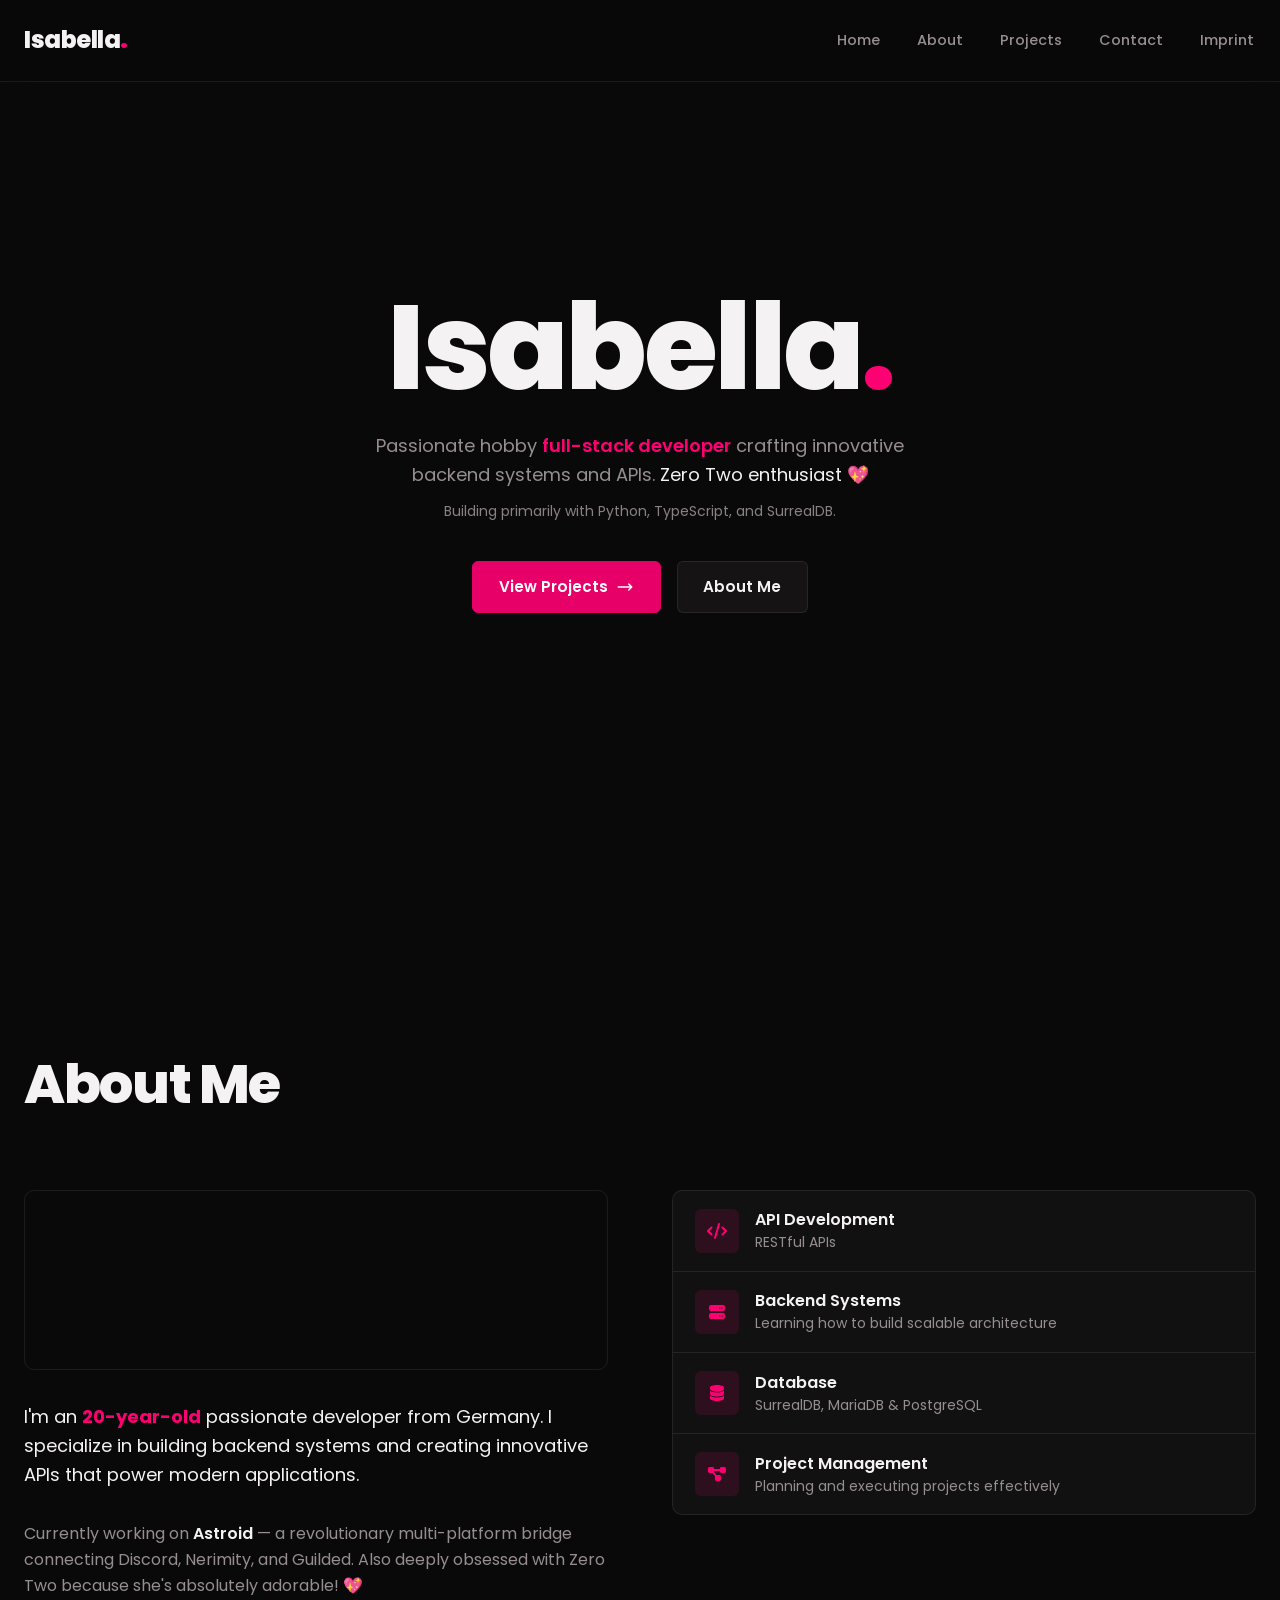
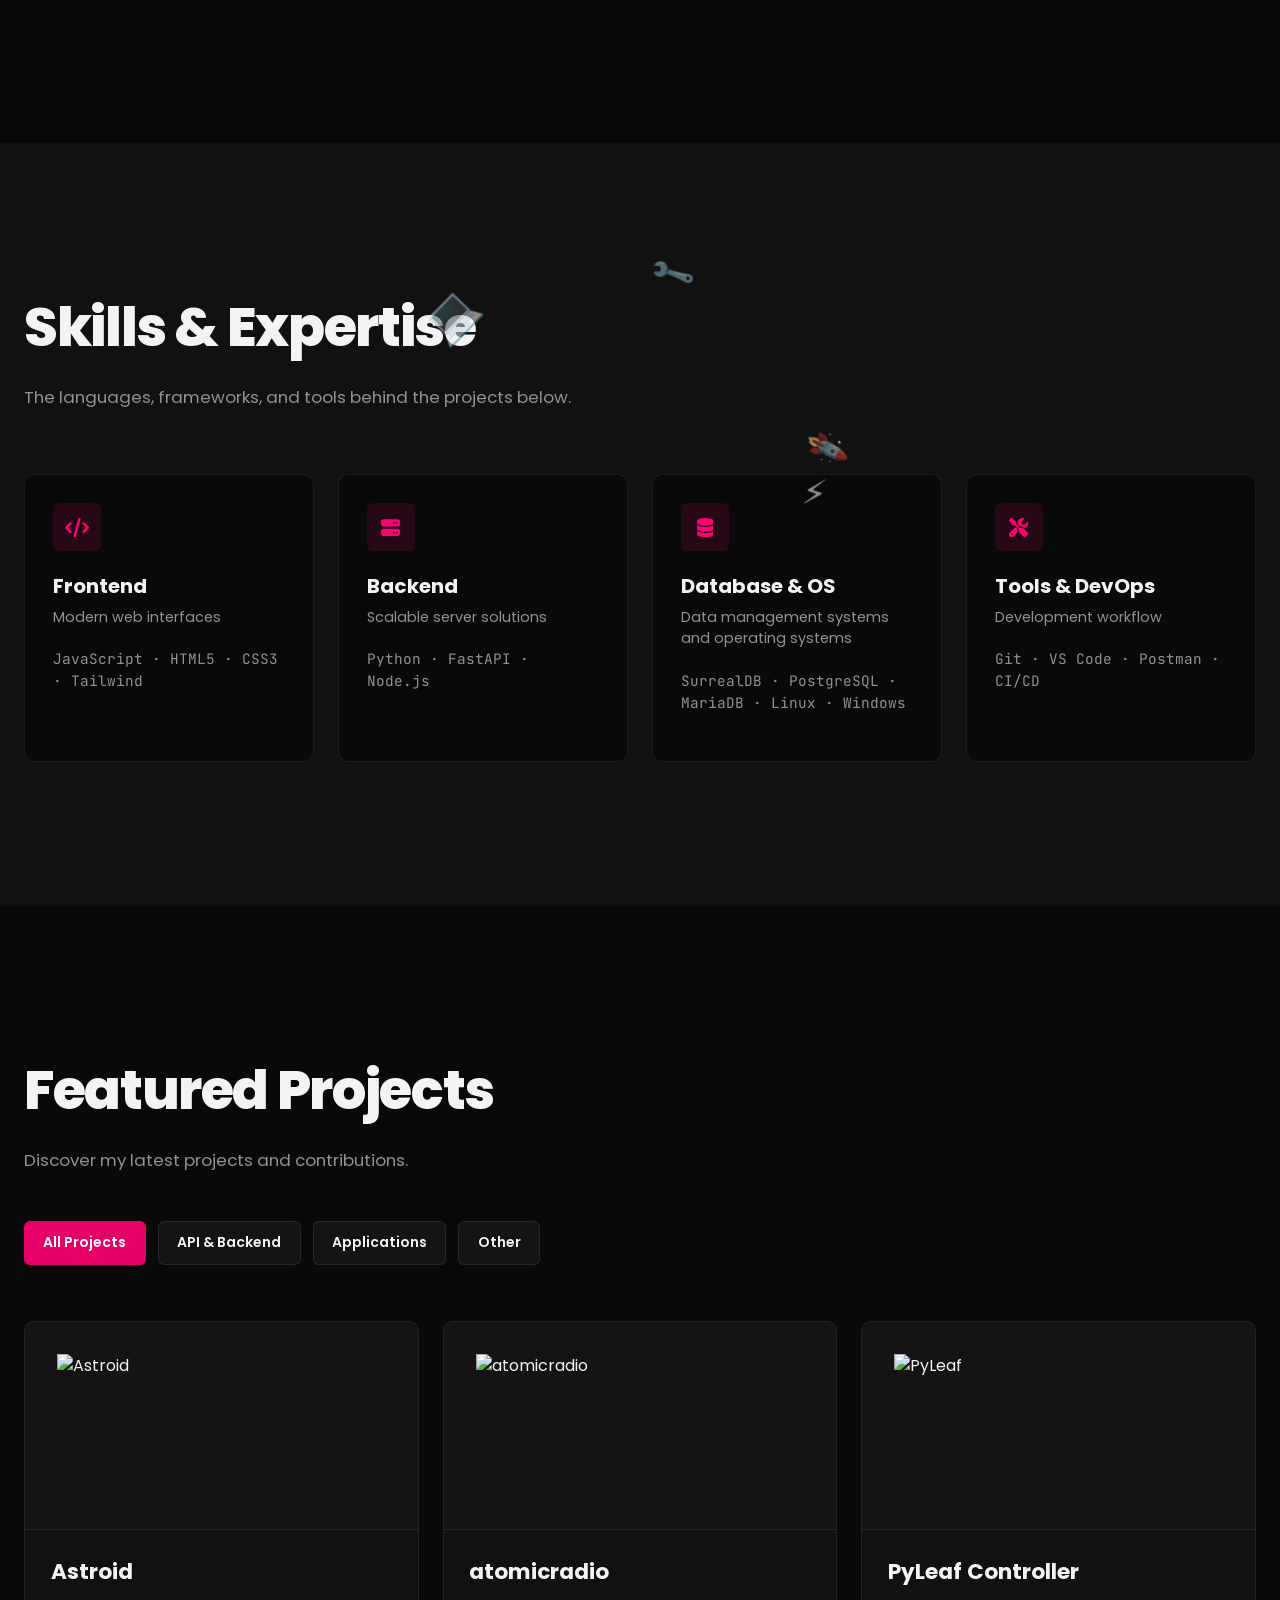
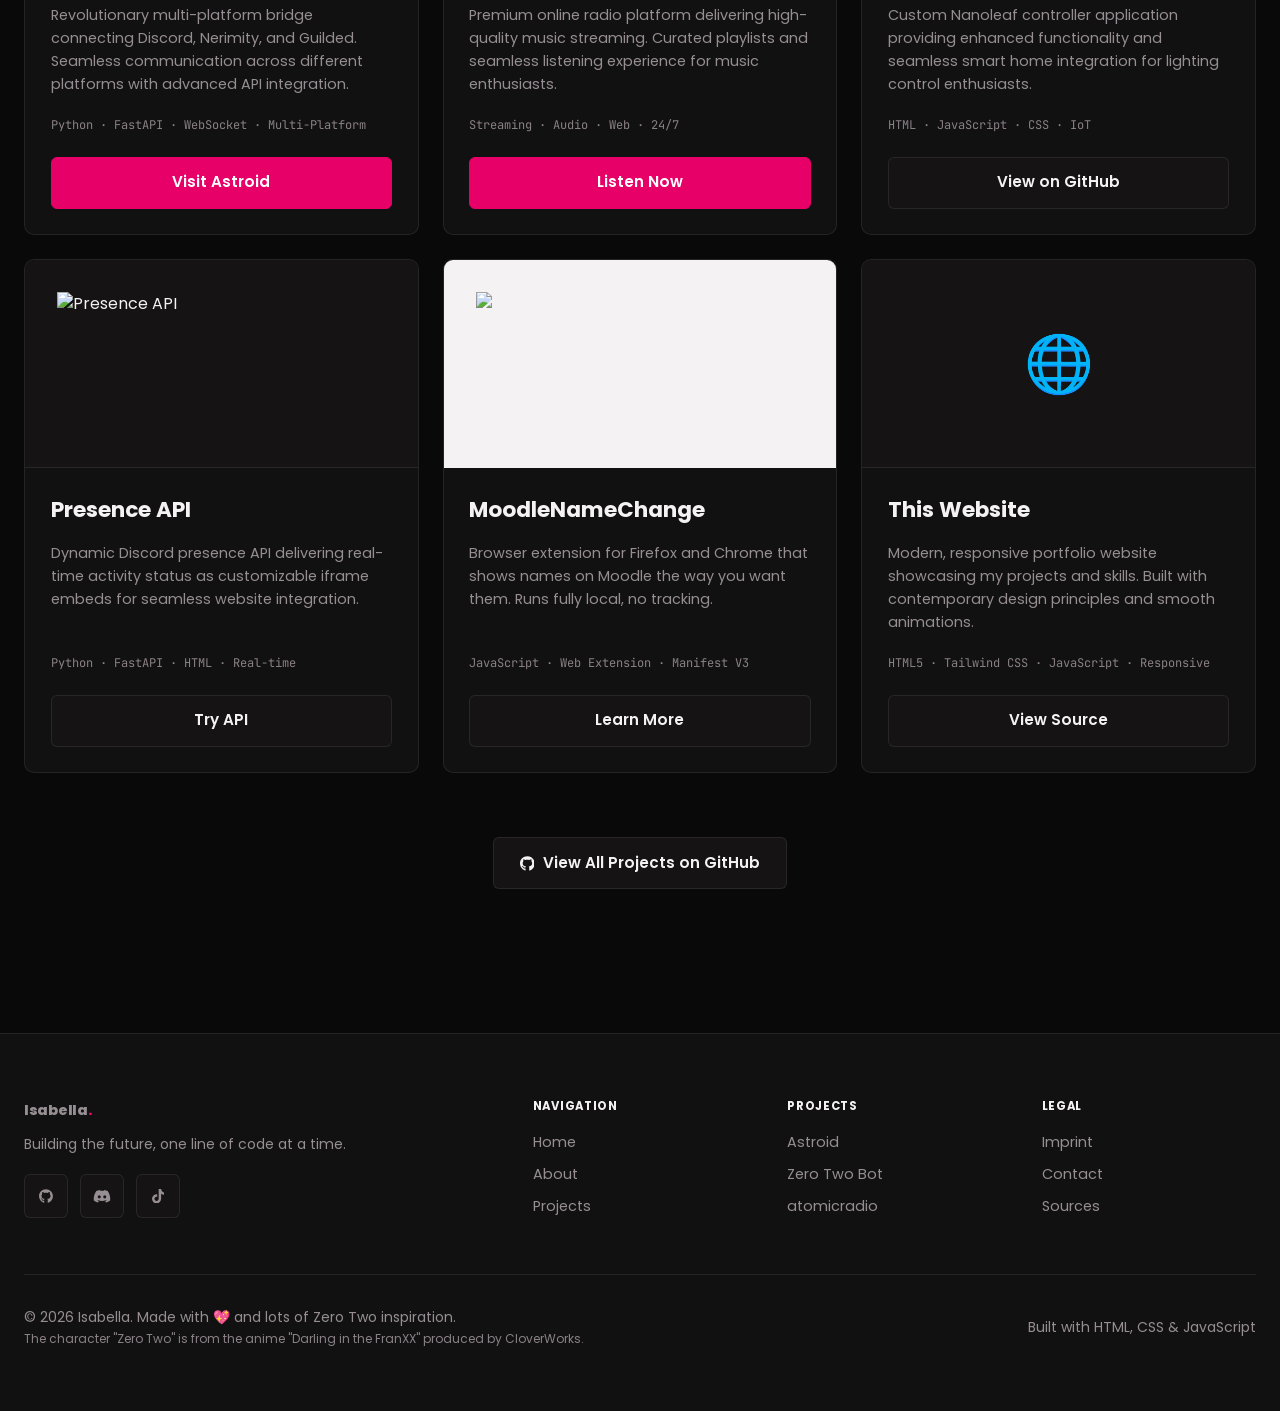
==== commit da786ad3: "Add files via upload" ====
--- a/index.html
+++ b/index.html
@@ -384,6 +384,24 @@
               </div>
             </div>
 
+            <!-- MoodleNameChange -->
+            <div class="scene-panel reveal" data-category="app" style="transition-delay: 0.25s">
+              <div class="scene-thumb" style="background: var(--text-1)">
+                <img width="500" height="500" loading="lazy" decoding="async" src="https://raw.githubusercontent.com/isanosaurus/MoodleNameChange/main/icons/MNC.png" alt="MoodleNameChange" />
+              </div>
+              <div class="scene-body">
+                <h3 class="mb-1">MoodleNameChange</h3>
+                <p class="desc">
+                  Browser extension for Firefox and Chrome that shows names on
+                  Moodle the way you want them. Runs fully local, no tracking.
+                </p>
+                <p class="tag-line">JavaScript · Web Extension · Manifest V3</p>
+                <a href="./mnc" class="panel-btn w-full">
+                  Learn More
+                </a>
+              </div>
+            </div>
+
             <!-- This Website -->
             <div class="scene-panel reveal" data-category="other" style="transition-delay: 0.25s">
               <div class="scene-thumb">
